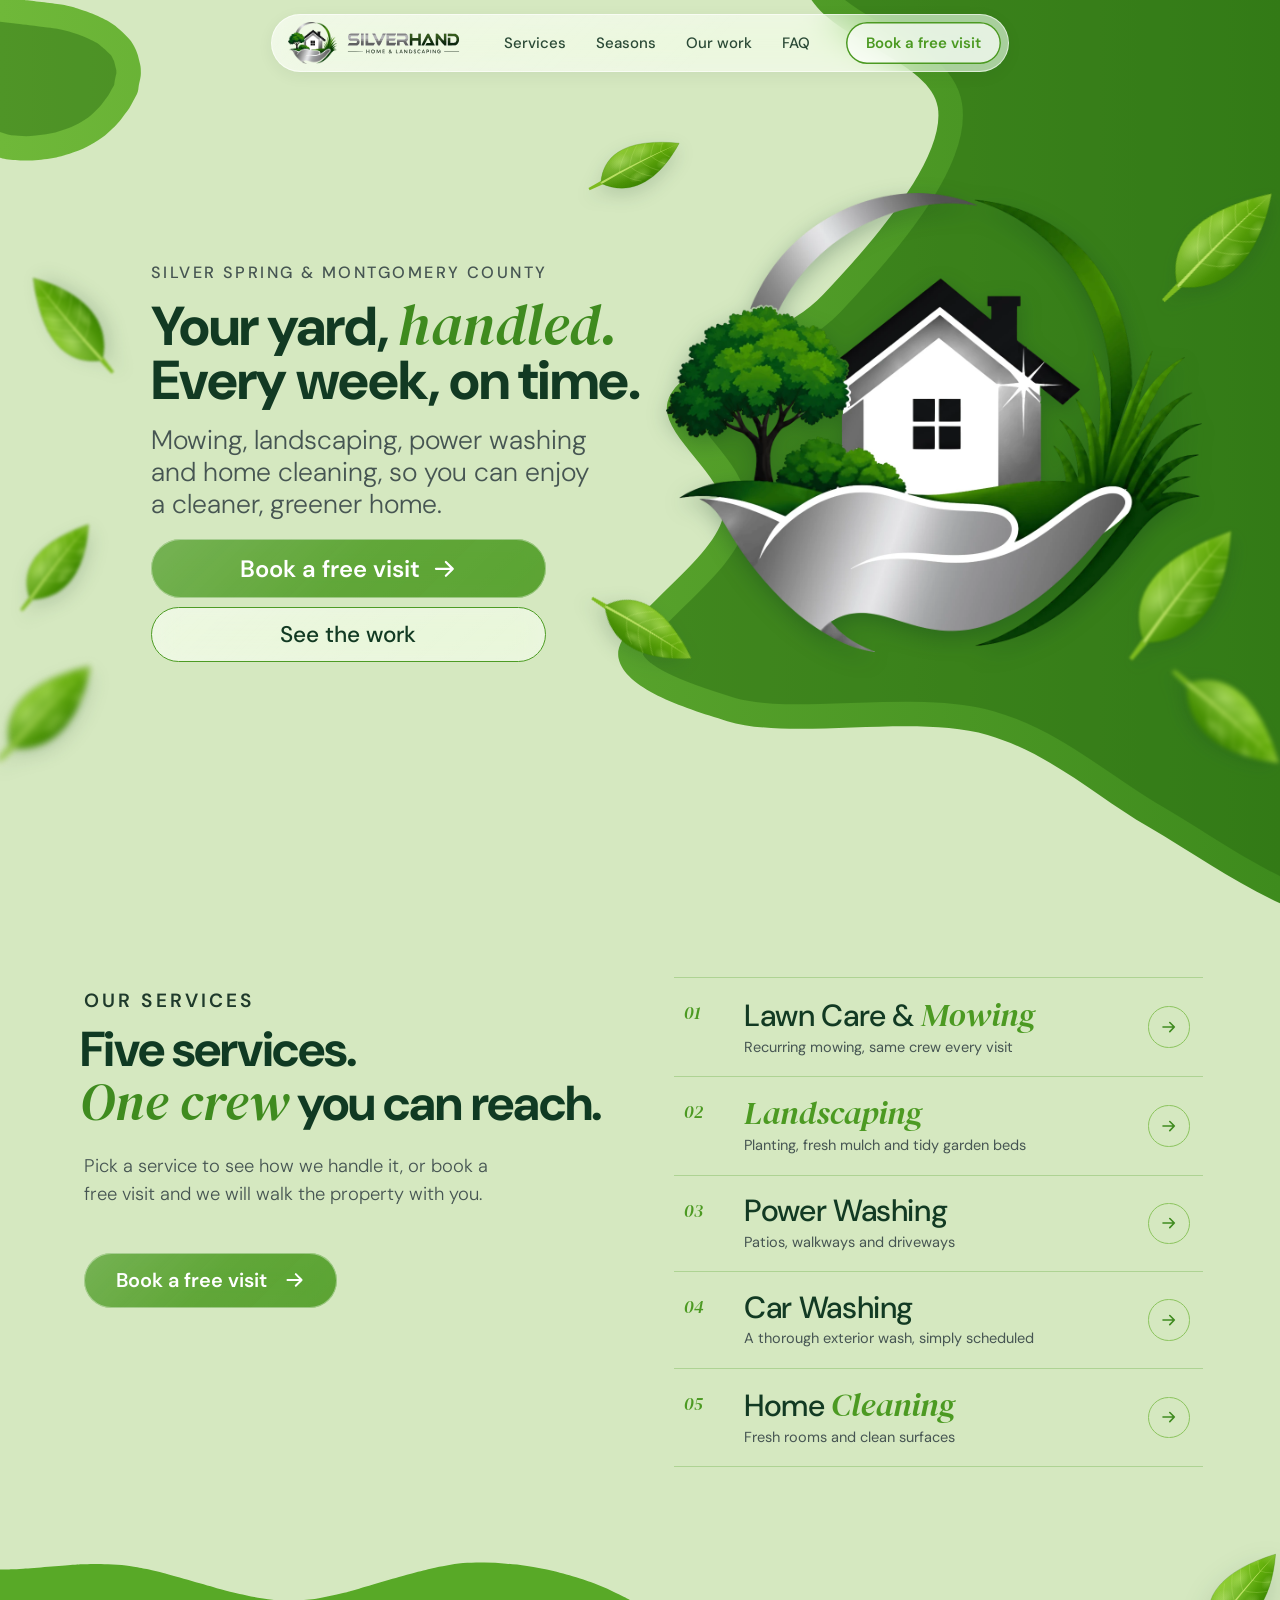
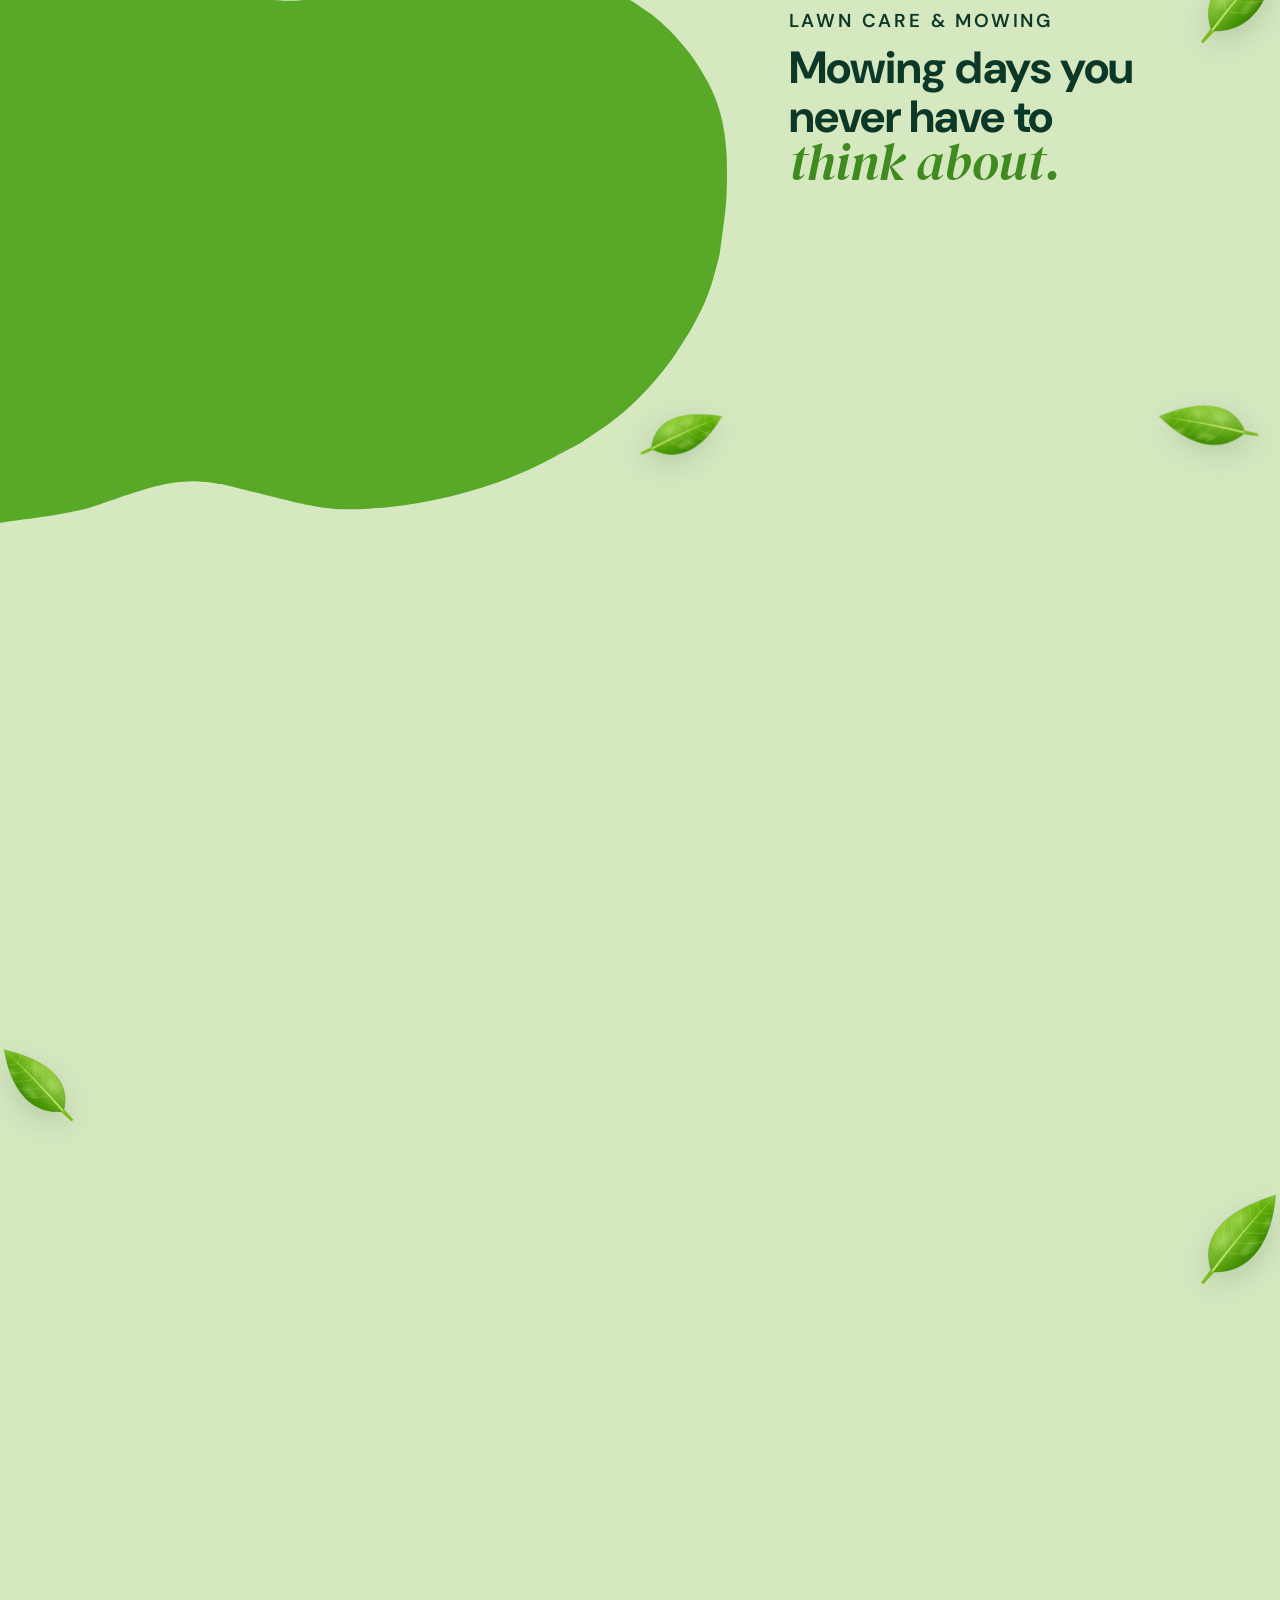
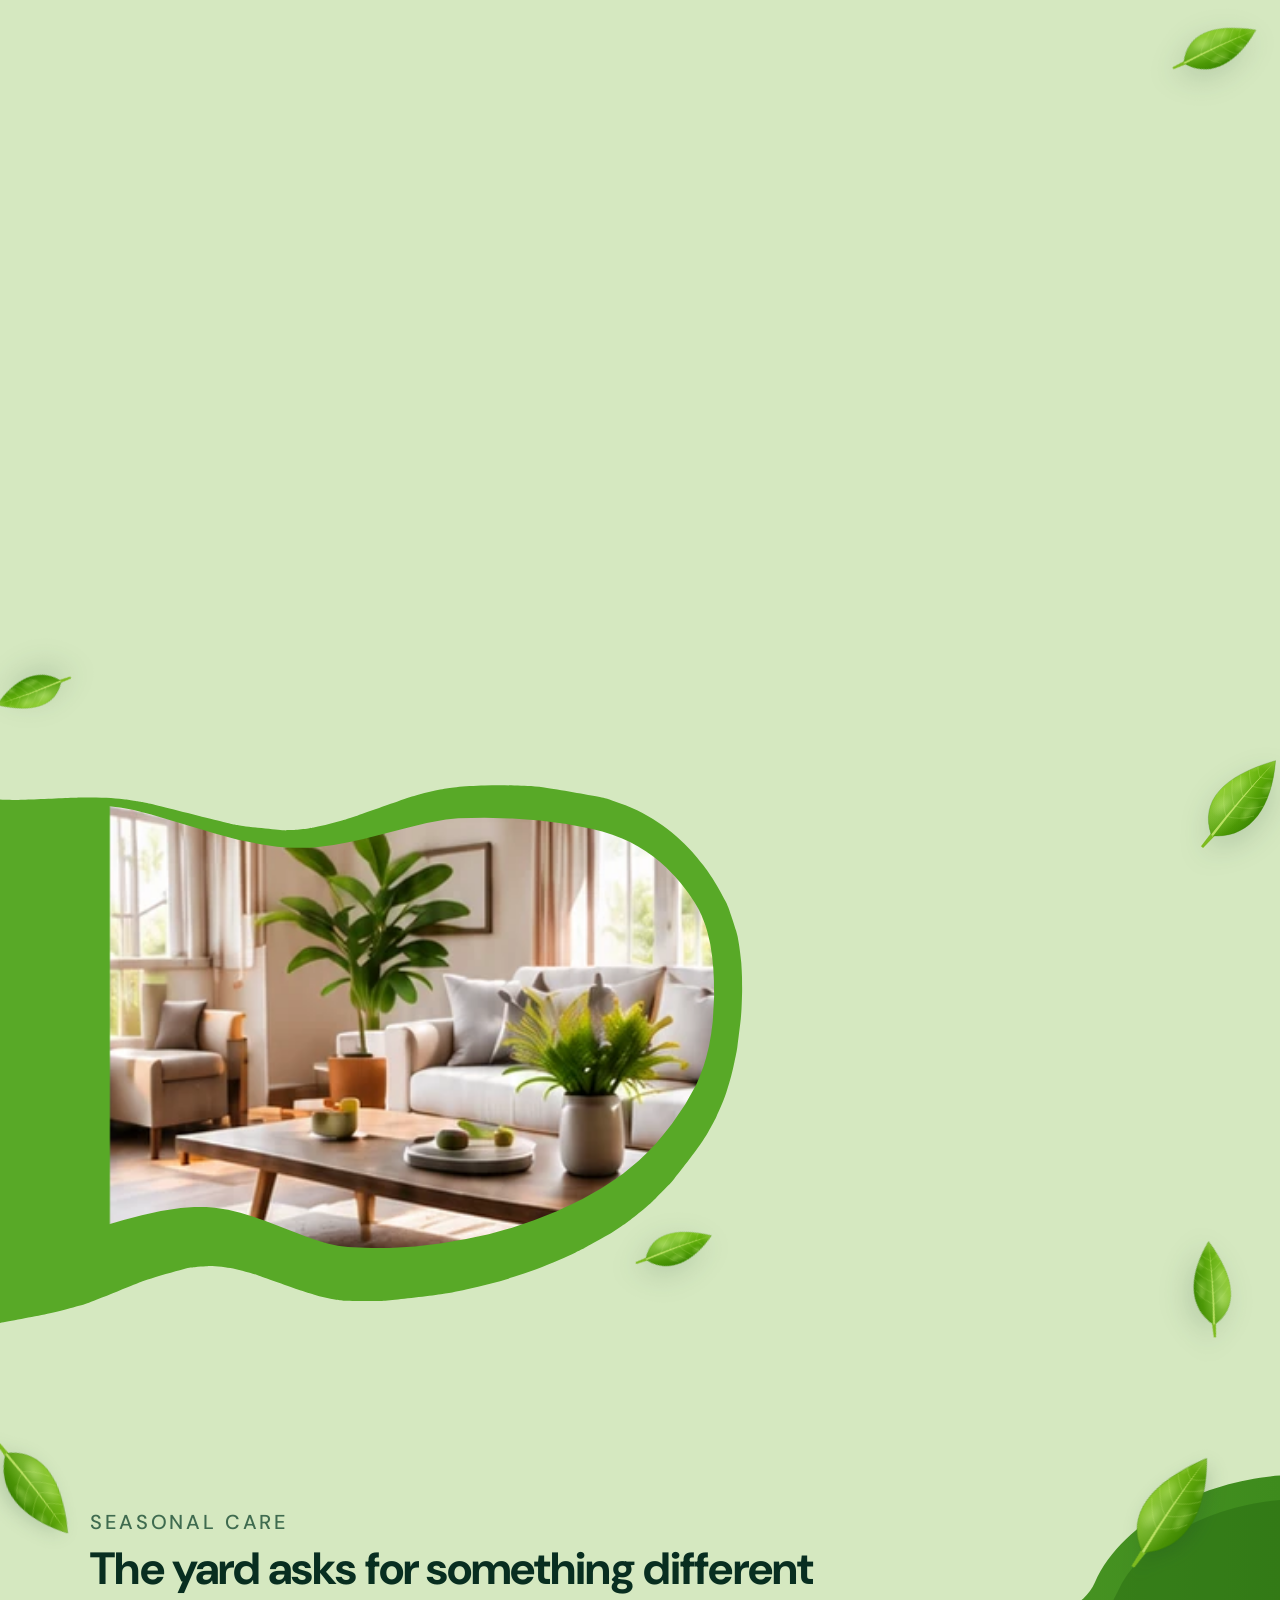
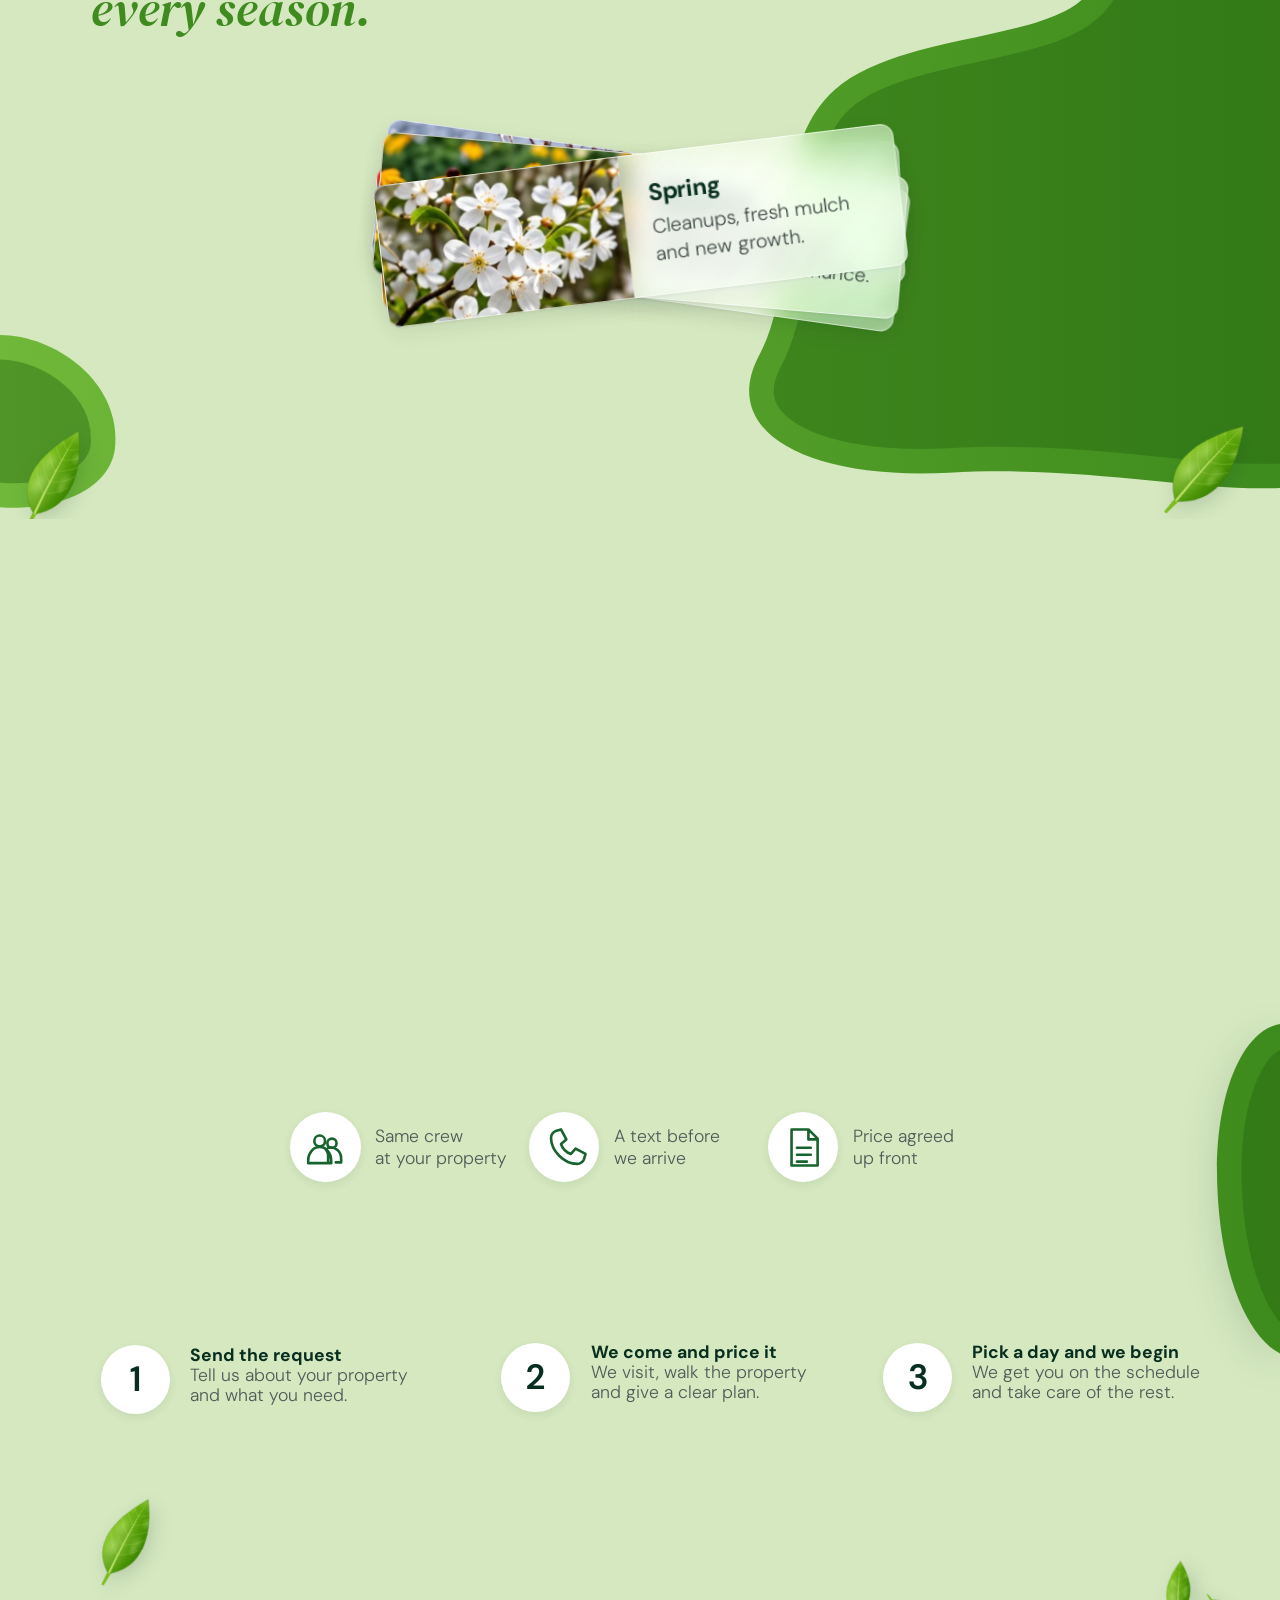
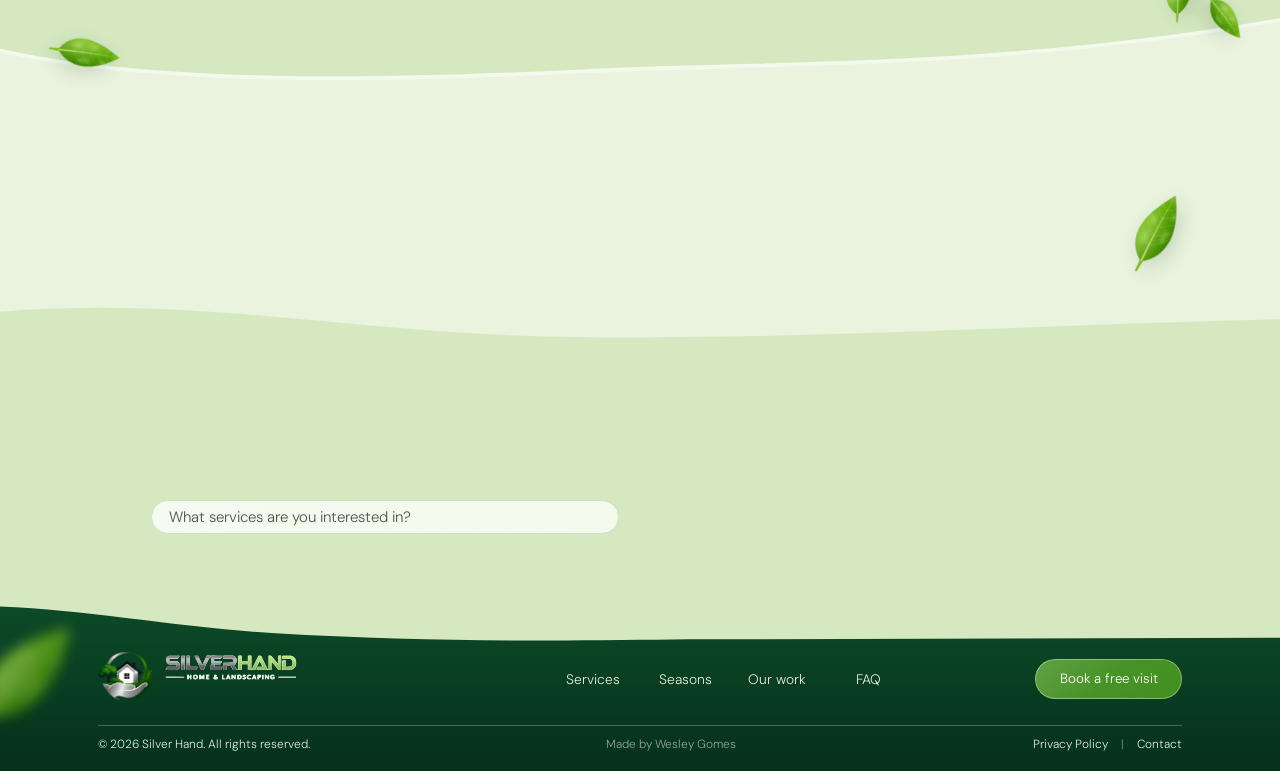
==== index.html @ cd5931a8 "Our services (desktop): editorial two-column index Title, a short supporting line and a Book a free " ====
<!doctype html>
<html lang="en-US">
<head>
<meta charset="utf-8">
<meta name="viewport" content="width=device-width, initial-scale=1">
<meta name="theme-color" content="#D5E8C0"> <!-- = --bg (fundo do site): barra do navegador no celular na cor do topo -->

<!-- SEO básico. Título até ~60 caracteres e descrição até ~155, para o Google
     não cortar. O site é uma página só: cada seção é descrita nos dados
     estruturados lá embaixo (WebPage → hasPart), com o link #âncora dela. -->
<title>Lawn Care &amp; Landscaping in Silver Spring, MD | Silver Hand</title>
<meta name="description" content="Lawn mowing, landscaping, seasonal yard care, power washing and home cleaning in Silver Spring, MD. Same crew every visit. Book a free visit.">
<meta name="robots" content="index, follow, max-image-preview:large, max-snippet:-1, max-video-preview:-1">
<meta name="author" content="Silver Hand Home &amp; Landscaping">
<!-- Endereço absoluto obrigatório. Ao trocar de domínio, ver o README. -->
<link rel="canonical" href="https://silverhandlandscaping.com/">
<link rel="alternate" hreflang="en-US" href="https://silverhandlandscaping.com/">
<link rel="alternate" hreflang="x-default" href="https://silverhandlandscaping.com/">

<!-- Região atendida (SEO local) -->
<meta name="geo.region" content="US-MD">
<meta name="geo.placename" content="Silver Spring, Maryland">
<meta name="geo.position" content="38.9907;-77.0261">
<meta name="ICBM" content="38.9907, -77.0261">

<!-- Ícones: favicon na aba, ícone do iPhone e do Android (site.webmanifest) -->
<link rel="icon" href="favicon.ico" sizes="48x48">
<link rel="icon" href="img/icons/favicon-32.png" type="image/png" sizes="32x32">
<link rel="apple-touch-icon" href="apple-touch-icon.png">
<link rel="manifest" href="site.webmanifest">
<meta name="application-name" content="Silver Hand">
<meta name="apple-mobile-web-app-title" content="Silver Hand">

<!-- Compartilhamento (WhatsApp, Facebook, X, LinkedIn...) -->
<meta property="og:type" content="website">
<meta property="og:site_name" content="Silver Hand Home &amp; Landscaping">
<meta property="og:locale" content="en_US">
<meta property="og:url" content="https://silverhandlandscaping.com/">
<meta property="og:title" content="Lawn Care &amp; Landscaping in Silver Spring, MD | Silver Hand">
<meta property="og:description" content="Your yard, handled. Mowing, landscaping, seasonal care, power washing and home cleaning in Silver Spring and Montgomery County, MD. Book a free visit.">
<meta property="og:image" content="https://silverhandlandscaping.com/img/og-logo.jpg">
<meta property="og:image:secure_url" content="https://silverhandlandscaping.com/img/og-logo.jpg">
<meta property="og:image:type" content="image/jpeg">
<meta property="og:image:width" content="1200">
<meta property="og:image:height" content="630">
<meta property="og:image:alt" content="Silver Hand Home &amp; Landscaping logo">
<meta name="twitter:card" content="summary_large_image">
<meta name="twitter:title" content="Lawn Care &amp; Landscaping in Silver Spring, MD | Silver Hand">
<meta name="twitter:description" content="Mowing, landscaping, seasonal care, power washing and home cleaning in Silver Spring, MD. Same crew every visit.">
<meta name="twitter:image" content="https://silverhandlandscaping.com/img/og-logo.jpg">
<meta name="twitter:image:alt" content="Silver Hand Home &amp; Landscaping logo">

<!-- Dados estruturados para o Google: site, página (com cada seção),
     empresa local, serviços e FAQ. As respostas do FAQ precisam ser iguais
     às da página. Quando houver telefone e e-mail, acrescentar "telephone",
     "email" e "sameAs" (links das redes sociais) em #business. -->
<script type="application/ld+json">
{
  "@context": "https://schema.org",
  "@graph": [
    {
      "@type": "WebSite",
      "@id": "https://silverhandlandscaping.com/#website",
      "url": "https://silverhandlandscaping.com/",
      "name": "Silver Hand Home & Landscaping",
      "alternateName": "Silver Hand",
      "inLanguage": "en-US",
      "publisher": { "@id": "https://silverhandlandscaping.com/#business" }
    },
    {
      "@type": "WebPage",
      "@id": "https://silverhandlandscaping.com/#webpage",
      "url": "https://silverhandlandscaping.com/",
      "name": "Lawn Care & Landscaping in Silver Spring, MD | Silver Hand",
      "description": "Lawn mowing, landscaping, seasonal yard care, power washing and home cleaning in Silver Spring, MD. Same crew every visit. Book a free visit.",
      "inLanguage": "en-US",
      "isPartOf": { "@id": "https://silverhandlandscaping.com/#website" },
      "about": { "@id": "https://silverhandlandscaping.com/#business" },
      "primaryImageOfPage": { "@type": "ImageObject", "url": "https://silverhandlandscaping.com/img/og-logo.jpg", "width": 1200, "height": 630 },
      "hasPart": [
        { "@type": "WebPageElement", "name": "Our services", "url": "https://silverhandlandscaping.com/#services", "description": "Five services, one crew you can reach: lawn care and mowing, landscaping, power washing, car washing and home cleaning." },
        { "@type": "WebPageElement", "name": "Lawn care & mowing", "url": "https://silverhandlandscaping.com/#lawn-care-mowing", "description": "Recurring lawn mowing on schedule, with the same crew every visit and a yard that looks great week after week." },
        { "@type": "WebPageElement", "name": "Landscaping", "url": "https://silverhandlandscaping.com/#landscaping", "description": "A yard that feels like home: thoughtful planting, fresh mulch and tidy garden beds." },
        { "@type": "WebPageElement", "name": "Power washing", "url": "https://silverhandlandscaping.com/#power-washing", "description": "A fresh start for every surface: patios, walkways and driveways." },
        { "@type": "WebPageElement", "name": "Car washing", "url": "https://silverhandlandscaping.com/#car-washing", "description": "A cleaner car, a brighter day: a thorough exterior wash with simple scheduling." },
        { "@type": "WebPageElement", "name": "Home cleaning", "url": "https://silverhandlandscaping.com/#home-cleaning", "description": "Come home to a little more calm: fresh rooms and clean surfaces." },
        { "@type": "WebPageElement", "name": "Seasonal care", "url": "https://silverhandlandscaping.com/#seasonal-care", "description": "Spring cleanups and mulch, summer mowing and maintenance, fall leaf removal and winter property care." },
        { "@type": "WebPageElement", "name": "Our work, why choose us and how it works", "url": "https://silverhandlandscaping.com/#work", "description": "Photos of our landscaping work, why homeowners choose Silver Hand and the three steps to get started." },
        { "@type": "WebPageElement", "name": "Service area", "url": "https://silverhandlandscaping.com/#service-area", "description": "Local lawn care and landscaping in Silver Spring and nearby areas of Montgomery County, Maryland." },
        { "@type": "WebPageElement", "name": "Frequently asked questions", "url": "https://silverhandlandscaping.com/#faq", "description": "Service area, quotes, recurring service and bad weather." },
        { "@type": "WebPageElement", "name": "Book a free visit", "url": "https://silverhandlandscaping.com/#book", "description": "Tell us about the property and the service you need, and we come by to price it." }
      ]
    },
    {
      "@type": ["LocalBusiness", "HomeAndConstructionBusiness"],
      "@id": "https://silverhandlandscaping.com/#business",
      "name": "Silver Hand Home & Landscaping",
      "alternateName": "Silver Hand",
      "url": "https://silverhandlandscaping.com/",
      "logo": "https://silverhandlandscaping.com/img/icons/icon-512.png",
      "image": "https://silverhandlandscaping.com/img/og-logo.jpg",
      "description": "Lawn care and mowing, landscaping, seasonal yard care, power washing, car washing and home cleaning in Silver Spring and Montgomery County, Maryland.",
      "slogan": "Your yard, handled. Every week, on time.",
      "address": {
        "@type": "PostalAddress",
        "addressLocality": "Silver Spring",
        "addressRegion": "MD",
        "addressCountry": "US"
      },
      "geo": { "@type": "GeoCoordinates", "latitude": 38.9907, "longitude": -77.0261 },
      "hasMap": "https://www.google.com/maps/search/?api=1&query=Silver+Spring,+Maryland",
      "areaServed": [
        { "@type": "City", "name": "Silver Spring, MD" },
        { "@type": "AdministrativeArea", "name": "Montgomery County, MD" }
      ],
      "knowsAbout": ["Lawn mowing", "Lawn care", "Landscaping", "Landscape maintenance", "Seasonal yard cleanup", "Leaf removal", "Mulching", "Power washing", "Car washing", "Home cleaning"],
      "hasOfferCatalog": {
        "@type": "OfferCatalog",
        "name": "Home and landscaping services",
        "itemListElement": [
          { "@type": "Offer", "itemOffered": { "@type": "Service", "name": "Lawn care & mowing", "serviceType": "Lawn mowing", "url": "https://silverhandlandscaping.com/#lawn-care-mowing", "description": "Recurring lawn mowing on a regular schedule, with the same crew every visit.", "areaServed": "Silver Spring, MD", "provider": { "@id": "https://silverhandlandscaping.com/#business" } } },
          { "@type": "Offer", "itemOffered": { "@type": "Service", "name": "Landscaping", "serviceType": "Landscaping", "url": "https://silverhandlandscaping.com/#landscaping", "description": "Thoughtful planting, fresh mulch and tidy garden beds that bring out the best in your outdoor space, season after season.", "areaServed": "Silver Spring, MD", "provider": { "@id": "https://silverhandlandscaping.com/#business" } } },
          { "@type": "Offer", "itemOffered": { "@type": "Service", "name": "Seasonal yard care", "serviceType": "Seasonal yard cleanup", "url": "https://silverhandlandscaping.com/#seasonal-care", "description": "Spring cleanups and fresh mulch, summer mowing and maintenance, fall leaf removal and winter property care.", "areaServed": "Silver Spring, MD", "provider": { "@id": "https://silverhandlandscaping.com/#business" } } },
          { "@type": "Offer", "itemOffered": { "@type": "Service", "name": "Power washing", "serviceType": "Pressure washing", "url": "https://silverhandlandscaping.com/#power-washing", "description": "Washing away built-up dirt from patios, walkways and driveways with careful, thorough cleaning.", "areaServed": "Silver Spring, MD", "provider": { "@id": "https://silverhandlandscaping.com/#business" } } },
          { "@type": "Offer", "itemOffered": { "@type": "Service", "name": "Car washing", "serviceType": "Car washing", "url": "https://silverhandlandscaping.com/#car-washing", "description": "A thorough exterior car wash with simple scheduling and attention to every detail.", "areaServed": "Silver Spring, MD", "provider": { "@id": "https://silverhandlandscaping.com/#business" } } },
          { "@type": "Offer", "itemOffered": { "@type": "Service", "name": "Home cleaning", "serviceType": "House cleaning", "url": "https://silverhandlandscaping.com/#home-cleaning", "description": "Fresh rooms and clean surfaces, so you can come home to a little more calm.", "areaServed": "Silver Spring, MD", "provider": { "@id": "https://silverhandlandscaping.com/#business" } } }
        ]
      }
    },
    {
      "@type": "FAQPage",
      "@id": "https://silverhandlandscaping.com/#faq",
      "url": "https://silverhandlandscaping.com/#faq",
      "isPartOf": { "@id": "https://silverhandlandscaping.com/#webpage" },
      "inLanguage": "en-US",
      "mainEntity": [
        { "@type": "Question", "name": "What areas do you serve?", "acceptedAnswer": { "@type": "Answer", "text": "Silver Spring and nearby areas in Montgomery County, Maryland." } },
        { "@type": "Question", "name": "How do I get a quote?", "acceptedAnswer": { "@type": "Answer", "text": "Book a free visit with the form below. We come by, walk the property with you and agree on the price up front." } },
        { "@type": "Question", "name": "Do you offer recurring service?", "acceptedAnswer": { "@type": "Answer", "text": "Yes. Mowing and landscape maintenance can run on a regular schedule, with the same crew at your property every visit." } },
        { "@type": "Question", "name": "What if the weather is bad?", "acceptedAnswer": { "@type": "Answer", "text": "If rain or storms make it unsafe to work, we send you a text and move the visit to the next open day." } }
      ]
    }
  ]
}
</script>

<!-- fontes do Google Fonts (DM Sans + DM Serif Display) servidas pelo próprio site, em fonts/ -->
<link rel="preload" as="font" type="font/woff2" href="fonts/dm-sans-variable.woff2" crossorigin>
<link rel="preload" as="font" type="font/woff2" href="fonts/dm-serif-display-italic.woff2" crossorigin>
<link rel="stylesheet" href="css/style.css">
<script>document.documentElement.classList.add('js');</script>
</head>
<body>

<!-- Navegação: pílula de vidro fixa e flutuante no topo (logo · links ·
     agendar; em telas menores, hambúrguer com o menu). -->
<header class="topbar" id="topbar">
  <div class="topbar-in">
    <a class="topbar-brand" href="#" aria-label="Silver Hand — back to top">
      <img class="brand-emblem" src="img/logo/silverhand-emblem-sm.webp" width="240" height="206" alt="">
      <img class="brand-word" src="img/logo/silverhand-wordmark.svg" width="1935" height="358" alt="">
    </a>
    <nav class="topbar-links" aria-label="Main">
      <ul>
        <li><a href="#services">Services</a></li>
        <li><a href="#seasonal-care">Seasons</a></li>
        <li><a href="#work">Our work</a></li>
        <li><a href="#faq">FAQ</a></li>
      </ul>
    </nav>
    <a class="topbar-cta" href="#book">Book a free visit</a>
    <button class="topbar-toggle" type="button" data-menu="topbar-menu"
            aria-label="Open menu" aria-expanded="false" aria-controls="topbar-menu">
      <span class="menu-line line-1"></span>
      <span class="menu-line line-2"></span>
      <span class="menu-line line-3"></span>
    </button>
  </div>
  <nav class="topbar-menu" id="topbar-menu" aria-label="Main menu" hidden>
    <ul>
        <li><a href="#services">Services</a></li>
        <li><a href="#seasonal-care">Seasons</a></li>
        <li><a href="#work">Our work</a></li>
        <li><a href="#faq">FAQ</a></li>
        <li><a href="#contact">Contact</a></li>
        <li><a class="menu-cta" href="#book">Book a free visit</a></li>
    </ul>
  </nav>
</header>

<main id="main">

<section class="hero" aria-labelledby="hero-title">
  <div class="hero-stage">

    <!-- Desktop: fundo inteiro em vetor (o background-base do kit não é mais
         usado). A mancha do canto superior esquerdo foi rastreada do kit. A
         grande é uma onda única (Catmull-Rom centrípeta por 11 pontos do traço
         do cliente): desce do topo, passa por trás da foto e escorre pelos
         serviços até a borda direita. -->
    <svg class="hero-green v-d" style="overflow: visible" viewBox="0 0 1672 941" preserveAspectRatio="none" aria-hidden="true">
      <defs>
        <linearGradient id="hero-green-fill" gradientUnits="userSpaceOnUse" x1="0" y1="0" x2="1672" y2="0">
          <stop offset="0" stop-color="#6FB839"/>
          <stop offset="1" stop-color="#3E8B1D"/>
        </linearGradient>
      </defs>
      <rect class="hero-green-base" width="1672" height="941"/>
      <path fill="url(#hero-green-fill)" d="
        M 2900 -160
        L 1060 -160
        L 1060 0
        C 1096 54, 1216 82, 1225 140
        C 1236 207, 1137 320, 1075 385
        C 1018 446, 886 471, 872 525
        C 861 569, 949 620, 945 670
        C 940 730, 798 813, 808 860
        C 816 899, 890 924, 950 942
        C 1037 968, 1193 932, 1290 960
        C 1372 984, 1434 1042, 1500 1080
        C 1560 1115, 1613 1153, 1672 1180
        C 1730 1206, 1788 1225, 1850 1240
        C 1914 1255, 1979 1262, 2050 1268
        C 2129 1275, 2213 1274, 2300 1275
        L 2900 1275
        Z"/>
      <mask id="in-1" maskUnits="userSpaceOnUse" x="-99999" y="-99999" width="199998" height="199998"><path d="M 2900 -160 L 1060 -160 L 1060 0 C 1096 54, 1216 82, 1225 140 C 1236 207, 1137 320, 1075 385 C 1018 446, 886 471, 872 525 C 861 569, 949 620, 945 670 C 940 730, 798 813, 808 860 C 816 899, 890 924, 950 942 C 1037 968, 1193 932, 1290 960 C 1372 984, 1434 1042, 1500 1080 C 1560 1115, 1613 1153, 1672 1180 C 1730 1206, 1788 1225, 1850 1240 C 1914 1255, 1979 1262, 2050 1268 C 2129 1275, 2213 1274, 2300 1275 L 2900 1275 Z" fill="#fff"/><path d="M 1006.7 -79.9 L 1060 0 C 1096 54, 1216 82, 1225 140 C 1236 207, 1137 320, 1075 385 C 1018 446, 886 471, 872 525 C 861 569, 949 620, 945 670 C 940 730, 798 813, 808 860 C 816 899, 890 924, 950 942 C 1037 968, 1193 932, 1290 960 C 1372 984, 1434 1042, 1500 1080 C 1560 1115, 1613 1153, 1672 1180 C 1730 1206, 1788 1225, 1850 1240 C 1914 1255, 1979 1262, 2050 1268 C 2129 1275, 2213 1274, 2300 1275 C 2300 1275, 2900 1275, 2900 1275 C 2900 1275, 2900 -160, 2900 -160 L 2900 -256" fill="none" stroke="#000" stroke-width="64" stroke-linejoin="round"/></mask>
      <g class="green-in" mask="url(#in-1)"><path d="M 2900 -160 L 1060 -160 L 1060 0 C 1096 54, 1216 82, 1225 140 C 1236 207, 1137 320, 1075 385 C 1018 446, 886 471, 872 525 C 861 569, 949 620, 945 670 C 940 730, 798 813, 808 860 C 816 899, 890 924, 950 942 C 1037 968, 1193 932, 1290 960 C 1372 984, 1434 1042, 1500 1080 C 1560 1115, 1613 1153, 1672 1180 C 1730 1206, 1788 1225, 1850 1240 C 1914 1255, 1979 1262, 2050 1268 C 2129 1275, 2213 1274, 2300 1275 L 2900 1275 Z"/></g>
    </svg>
    <svg class="hero-green v-d deco-l" viewBox="0 0 1672 941" preserveAspectRatio="none" aria-hidden="true">
      <path fill="url(#hero-green-fill)" d="
        M 0 0 L 32 0
        C 40 1, 68 4, 80 6
        C 92 8, 97 10, 104 12
        C 111 14, 116 16, 121 18
        C 126 20, 130 22, 134 24
        C 138 26, 142 28, 145 30
        C 148 32, 150 33, 153 36
        C 157 39, 162 44, 166 48
        C 170 52, 173 56, 175 60
        C 177 64, 179 68, 180 72
        C 181 76, 182 80, 183 84
        C 184 88, 184 92, 184 96
        C 184 100, 183 104, 182 108
        C 181 112, 181 116, 180 120
        C 179 124, 176 128, 174 132
        C 172 136, 170 140, 167 144
        C 164 148, 161 152, 158 156
        C 155 160, 151 164, 147 168
        C 143 172, 139 176, 133 180
        C 127 184, 119 189, 113 192
        C 107 195, 105 196, 99 198
        C 94 200, 88 202, 80 204
        C 72 206, 60 208, 50 209
        C 40 210, 28 210, 20 209
        C 12 209, 3 207, 0 206
        Z"/>
      <mask id="in-2" maskUnits="userSpaceOnUse" x="-99999" y="-99999" width="199998" height="199998"><path d="M 0 0 L 32 0 C 40 1, 68 4, 80 6 C 92 8, 97 10, 104 12 C 111 14, 116 16, 121 18 C 126 20, 130 22, 134 24 C 138 26, 142 28, 145 30 C 148 32, 150 33, 153 36 C 157 39, 162 44, 166 48 C 170 52, 173 56, 175 60 C 177 64, 179 68, 180 72 C 181 76, 182 80, 183 84 C 184 88, 184 92, 184 96 C 184 100, 183 104, 182 108 C 181 112, 181 116, 180 120 C 179 124, 176 128, 174 132 C 172 136, 170 140, 167 144 C 164 148, 161 152, 158 156 C 155 160, 151 164, 147 168 C 143 172, 139 176, 133 180 C 127 184, 119 189, 113 192 C 107 195, 105 196, 99 198 C 94 200, 88 202, 80 204 C 72 206, 60 208, 50 209 C 40 210, 28 210, 20 209 C 12 209, 3 207, 0 206 Z" fill="#fff"/><path d="M -63.3 -11.9 L 32 0 C 40 1, 68 4, 80 6 C 92 8, 97 10, 104 12 C 111 14, 116 16, 121 18 C 126 20, 130 22, 134 24 C 138 26, 142 28, 145 30 C 148 32, 150 33, 153 36 C 157 39, 162 44, 166 48 C 170 52, 173 56, 175 60 C 177 64, 179 68, 180 72 C 181 76, 182 80, 183 84 C 184 88, 184 92, 184 96 C 184 100, 183 104, 182 108 C 181 112, 181 116, 180 120 C 179 124, 176 128, 174 132 C 172 136, 170 140, 167 144 C 164 148, 161 152, 158 156 C 155 160, 151 164, 147 168 C 143 172, 139 176, 133 180 C 127 184, 119 189, 113 192 C 107 195, 105 196, 99 198 C 94 200, 88 202, 80 204 C 72 206, 60 208, 50 209 C 40 210, 28 210, 20 209 C 12 209, 3 207, 0 206 L -91.1 175.6" fill="none" stroke="#000" stroke-width="64" stroke-linejoin="round"/></mask>
      <g class="green-in" mask="url(#in-2)"><path d="M 0 0 L 32 0 C 40 1, 68 4, 80 6 C 92 8, 97 10, 104 12 C 111 14, 116 16, 121 18 C 126 20, 130 22, 134 24 C 138 26, 142 28, 145 30 C 148 32, 150 33, 153 36 C 157 39, 162 44, 166 48 C 170 52, 173 56, 175 60 C 177 64, 179 68, 180 72 C 181 76, 182 80, 183 84 C 184 88, 184 92, 184 96 C 184 100, 183 104, 182 108 C 181 112, 181 116, 180 120 C 179 124, 176 128, 174 132 C 172 136, 170 140, 167 144 C 164 148, 161 152, 158 156 C 155 160, 151 164, 147 168 C 143 172, 139 176, 133 180 C 127 184, 119 189, 113 192 C 107 195, 105 196, 99 198 C 94 200, 88 202, 80 204 C 72 206, 60 208, 50 209 C 40 210, 28 210, 20 209 C 12 209, 3 207, 0 206 Z"/></g>
    </svg>

    <!-- Tablet e celular: o verde do kit não bate com a preview-reference, então
         o fundo é desenhado inteiro em vetor. Bordas
         rastreadas da referência: as duas manchas do topo e a grande, que desce
         pela direita, passa atrás da foto e fecha numa faixa logo acima dos CTAs. -->
    <svg class="hero-green v-t" style="overflow: visible" viewBox="0 0 1086 1448" preserveAspectRatio="none" aria-hidden="true">
      <defs>
        <linearGradient id="hero-green-fill-t" gradientUnits="userSpaceOnUse" x1="0" y1="0" x2="1086" y2="0">
          <stop offset="0" stop-color="#6FB839"/>
          <stop offset="1" stop-color="#3E8B1D"/>
        </linearGradient>
      </defs>
      <rect class="hero-green-base" width="1086" height="1448"/>
      <path fill="url(#hero-green-fill-t)" d="
        M 167 0
        C 166 3, 163 12, 160 18
        C 157 24, 153 30, 149 36
        C 145 42, 140 48, 135 54
        C 130 60, 123 67, 117 72
        C 112 77, 108 80, 102 84
        C 96 88, 90 92, 83 96
        C 76 100, 69 104, 59 108
        C 49 112, 34 117, 24 120
        C 14 123, 4 123, 0 124
        L 0 124 L 0 0
        Z"/>
      <mask id="in-3" maskUnits="userSpaceOnUse" x="-99999" y="-99999" width="199998" height="199998"><path d="M 167 0 C 166 3, 163 12, 160 18 C 157 24, 153 30, 149 36 C 145 42, 140 48, 135 54 C 130 60, 123 67, 117 72 C 112 77, 108 80, 102 84 C 96 88, 90 92, 83 96 C 76 100, 69 104, 59 108 C 49 112, 34 117, 24 120 C 14 123, 4 123, 0 124 L 0 124 L 0 0 Z" fill="#fff"/><path d="M 186.9 -59.8 L 167 0 C 166 3, 163 12, 160 18 C 157 24, 153 30, 149 36 C 145 42, 140 48, 135 54 C 130 60, 123 67, 117 72 C 112 77, 108 80, 102 84 C 96 88, 90 92, 83 96 C 76 100, 69 104, 59 108 C 49 112, 34 117, 24 120 C 14 123, 4 123, 0 124 L -61.1 139.3" fill="none" stroke="#000" stroke-width="42" stroke-linejoin="round"/></mask>
      <g class="green-in" mask="url(#in-3)"><path d="M 167 0 C 166 3, 163 12, 160 18 C 157 24, 153 30, 149 36 C 145 42, 140 48, 135 54 C 130 60, 123 67, 117 72 C 112 77, 108 80, 102 84 C 96 88, 90 92, 83 96 C 76 100, 69 104, 59 108 C 49 112, 34 117, 24 120 C 14 123, 4 123, 0 124 L 0 124 L 0 0 Z"/></g>
      <path fill="url(#hero-green-fill-t)" d="
        M 834 0
        C 832 2, 825 8, 821 12
        C 817 16, 814 20, 810 24
        C 807 28, 803 32, 800 36
        C 797 40, 795 44, 792 48
        C 790 52, 787 56, 785 60
        C 783 64, 781 66, 780 72
        C 779 78, 776 86, 777 95
        C 778 104, 780 116, 785 125
        C 790 134, 798 142, 808 148
        C 818 154, 834 158, 845 162
        C 856 166, 864 170, 875 174
        C 886 178, 900 182, 911 186
        C 922 190, 933 194, 943 198
        C 953 202, 962 206, 970 210
        C 978 214, 985 218, 991 222
        C 997 226, 1003 230, 1008 234
        C 1013 238, 1019 242, 1023 246
        C 1028 250, 1031 254, 1035 258
        C 1039 262, 1043 266, 1046 270
        C 1050 274, 1053 278, 1056 282
        C 1059 286, 1062 290, 1065 294
        C 1068 298, 1071 302, 1073 306
        C 1076 310, 1078 313, 1080 316
        C 1082 319, 1085 321, 1086 322
        L 1086 0
        Z"/>
      <mask id="in-4" maskUnits="userSpaceOnUse" x="-99999" y="-99999" width="199998" height="199998"><path d="M 834 0 C 832 2, 825 8, 821 12 C 817 16, 814 20, 810 24 C 807 28, 803 32, 800 36 C 797 40, 795 44, 792 48 C 790 52, 787 56, 785 60 C 783 64, 781 66, 780 72 C 779 78, 776 86, 777 95 C 778 104, 780 116, 785 125 C 790 134, 798 142, 808 148 C 818 154, 834 158, 845 162 C 856 166, 864 170, 875 174 C 886 178, 900 182, 911 186 C 922 190, 933 194, 943 198 C 953 202, 962 206, 970 210 C 978 214, 985 218, 991 222 C 997 226, 1003 230, 1008 234 C 1013 238, 1019 242, 1023 246 C 1028 250, 1031 254, 1035 258 C 1039 262, 1043 266, 1046 270 C 1050 274, 1053 278, 1056 282 C 1059 286, 1062 290, 1065 294 C 1068 298, 1071 302, 1073 306 C 1076 310, 1078 313, 1080 316 C 1082 319, 1085 321, 1086 322 L 1086 0 Z" fill="#fff"/><path d="M 878.5 -44.5 L 834 0 C 832 2, 825 8, 821 12 C 817 16, 814 20, 810 24 C 807 28, 803 32, 800 36 C 797 40, 795 44, 792 48 C 790 52, 787 56, 785 60 C 783 64, 781 66, 780 72 C 779 78, 776 86, 777 95 C 778 104, 780 116, 785 125 C 790 134, 798 142, 808 148 C 818 154, 834 158, 845 162 C 856 166, 864 170, 875 174 C 886 178, 900 182, 911 186 C 922 190, 933 194, 943 198 C 953 202, 962 206, 970 210 C 978 214, 985 218, 991 222 C 997 226, 1003 230, 1008 234 C 1013 238, 1019 242, 1023 246 C 1028 250, 1031 254, 1035 258 C 1039 262, 1043 266, 1046 270 C 1050 274, 1053 278, 1056 282 C 1059 286, 1062 290, 1065 294 C 1068 298, 1071 302, 1073 306 C 1076 310, 1078 313, 1080 316 C 1082 319, 1085 321, 1086 322 L 1130.5 366.5" fill="none" stroke="#000" stroke-width="42" stroke-linejoin="round"/></mask>
      <g class="green-in" mask="url(#in-4)"><path d="M 834 0 C 832 2, 825 8, 821 12 C 817 16, 814 20, 810 24 C 807 28, 803 32, 800 36 C 797 40, 795 44, 792 48 C 790 52, 787 56, 785 60 C 783 64, 781 66, 780 72 C 779 78, 776 86, 777 95 C 778 104, 780 116, 785 125 C 790 134, 798 142, 808 148 C 818 154, 834 158, 845 162 C 856 166, 864 170, 875 174 C 886 178, 900 182, 911 186 C 922 190, 933 194, 943 198 C 953 202, 962 206, 970 210 C 978 214, 985 218, 991 222 C 997 226, 1003 230, 1008 234 C 1013 238, 1019 242, 1023 246 C 1028 250, 1031 254, 1035 258 C 1039 262, 1043 266, 1046 270 C 1050 274, 1053 278, 1056 282 C 1059 286, 1062 290, 1065 294 C 1068 298, 1071 302, 1073 306 C 1076 310, 1078 313, 1080 316 C 1082 319, 1085 321, 1086 322 L 1086 0 Z"/></g>
      <g class="hero-band">
      <path fill="url(#hero-green-fill-t)" d="M 1086 507 C 993 532, 877 573, 789 607 C 739 627, 699 641, 679 655 C 649 661, 379 986, 254 1052 C 185 1088, 92 1125, 0 1139 L 0 1316 C 104 1268, 219 1222, 381 1203 C 542 1184, 739 1186, 879 1191 C 983 1195, 1050 1221, 1086 1239 Z"/>
      <mask id="in-5" maskUnits="userSpaceOnUse" x="-99999" y="-99999" width="199998" height="199998"><path d="M 1086 507 C 993 532, 877 573, 789 607 C 739 627, 699 641, 679 655 C 649 661, 379 986, 254 1052 C 185 1088, 92 1125, 0 1139 L 0 1316 C 104 1268, 219 1222, 381 1203 C 542 1184, 739 1186, 879 1191 C 983 1195, 1050 1221, 1086 1239 Z" fill="#fff"/><path d="M -57.2 1342.4 L 0 1316 C 104 1268, 219 1222, 381 1203 C 542 1184, 739 1186, 879 1191 C 983 1195, 1050 1221, 1086 1239 L 1142.3 1267.2 M 1146.8 490.6 L 1086 507 C 993 532, 877 573, 789 607 C 739 627, 699 641, 679 655 C 649 661, 379 986, 254 1052 C 185 1088, 92 1125, 0 1139 L -62.3 1148.5" fill="none" stroke="#000" stroke-width="42" stroke-linejoin="round"/></mask>
      <g class="green-in" mask="url(#in-5)"><path d="M 1086 507 C 993 532, 877 573, 789 607 C 739 627, 699 641, 679 655 C 649 661, 379 986, 254 1052 C 185 1088, 92 1125, 0 1139 L 0 1316 C 104 1268, 219 1222, 381 1203 C 542 1184, 739 1186, 879 1191 C 983 1195, 1050 1221, 1086 1239 Z"/></g>
      </g>
    </svg>

    <svg class="hero-green v-m" viewBox="0 0 941 1672" preserveAspectRatio="none" aria-hidden="true">
      <defs>
        <linearGradient id="hero-green-fill-m" gradientUnits="userSpaceOnUse" x1="0" y1="0" x2="941" y2="0">
          <stop offset="0" stop-color="#6FB839"/>
          <stop offset="1" stop-color="#3E8B1D"/>
        </linearGradient>
      </defs>
      <rect class="hero-green-base" width="941" height="1672"/>
      <path fill="url(#hero-green-fill-m)" d="
        M 131 0
        C 130 3, 127 12, 125 18
        C 123 24, 120 30, 117 36
        C 114 42, 109 49, 105 54
        C 102 59, 100 62, 96 66
        C 93 70, 88 74, 84 78
        C 80 82, 75 86, 70 90
        C 65 94, 60 98, 53 102
        C 47 106, 40 110, 31 114
        C 23 118, 7 124, 2 126
        C -3 128, 0 127, 0 127
        L 0 127 L 0 0
        Z"/>
      <mask id="in-6" maskUnits="userSpaceOnUse" x="-99999" y="-99999" width="199998" height="199998"><path d="M 131 0 C 130 3, 127 12, 125 18 C 123 24, 120 30, 117 36 C 114 42, 109 49, 105 54 C 102 59, 100 62, 96 66 C 93 70, 88 74, 84 78 C 80 82, 75 86, 70 90 C 65 94, 60 98, 53 102 C 47 106, 40 110, 31 114 C 23 118, 7 124, 2 126 C -3 128, 0 127, 0 127 L 0 127 L 0 0 Z" fill="#fff"/><path d="M 148.1 -51.2 L 131 0 C 130 3, 127 12, 125 18 C 123 24, 120 30, 117 36 C 114 42, 109 49, 105 54 C 102 59, 100 62, 96 66 C 93 70, 88 74, 84 78 C 80 82, 75 86, 70 90 C 65 94, 60 98, 53 102 C 47 106, 40 110, 31 114 C 23 118, 7 124, 2 126 C -3 128, 0 127, 0 127 L -48.3 151.1" fill="none" stroke="#000" stroke-width="36" stroke-linejoin="round"/></mask>
      <g class="green-in" mask="url(#in-6)"><path d="M 131 0 C 130 3, 127 12, 125 18 C 123 24, 120 30, 117 36 C 114 42, 109 49, 105 54 C 102 59, 100 62, 96 66 C 93 70, 88 74, 84 78 C 80 82, 75 86, 70 90 C 65 94, 60 98, 53 102 C 47 106, 40 110, 31 114 C 23 118, 7 124, 2 126 C -3 128, 0 127, 0 127 L 0 127 L 0 0 Z"/></g>
      <path fill="url(#hero-green-fill-m)" d="
        M 728 0
        C 726 2, 720 8, 716 12
        C 712 16, 708 20, 704 24
        C 700 28, 697 32, 694 36
        C 691 40, 688 44, 685 48
        C 682 52, 679 56, 676 60
        C 673 64, 671 68, 669 72
        C 667 76, 665 80, 663 84
        C 661 88, 659 92, 658 96
        C 657 100, 655 102, 655 108
        C 655 115, 654 126, 656 135
        C 658 144, 663 156, 668 163
        C 673 171, 682 176, 688 180
        C 694 184, 698 183, 705 186
        C 713 189, 723 194, 733 198
        C 743 202, 755 206, 766 210
        C 777 214, 789 218, 799 222
        C 809 226, 817 230, 825 234
        C 833 238, 840 242, 847 246
        C 854 250, 860 254, 865 258
        C 871 262, 875 266, 880 270
        C 885 274, 889 278, 893 282
        C 897 286, 901 290, 904 294
        C 908 298, 911 302, 914 306
        C 917 310, 920 314, 923 318
        C 926 322, 929 327, 932 330
        C 935 333, 940 337, 941 338
        L 941 0
        Z"/>
      <mask id="in-7" maskUnits="userSpaceOnUse" x="-99999" y="-99999" width="199998" height="199998"><path d="M 728 0 C 726 2, 720 8, 716 12 C 712 16, 708 20, 704 24 C 700 28, 697 32, 694 36 C 691 40, 688 44, 685 48 C 682 52, 679 56, 676 60 C 673 64, 671 68, 669 72 C 667 76, 665 80, 663 84 C 661 88, 659 92, 658 96 C 657 100, 655 102, 655 108 C 655 115, 654 126, 656 135 C 658 144, 663 156, 668 163 C 673 171, 682 176, 688 180 C 694 184, 698 183, 705 186 C 713 189, 723 194, 733 198 C 743 202, 755 206, 766 210 C 777 214, 789 218, 799 222 C 809 226, 817 230, 825 234 C 833 238, 840 242, 847 246 C 854 250, 860 254, 865 258 C 871 262, 875 266, 880 270 C 885 274, 889 278, 893 282 C 897 286, 901 290, 904 294 C 908 298, 911 302, 914 306 C 917 310, 920 314, 923 318 C 926 322, 929 327, 932 330 C 935 333, 940 337, 941 338 L 941 0 Z" fill="#fff"/><path d="M 766.2 -38.2 L 728 0 C 726 2, 720 8, 716 12 C 712 16, 708 20, 704 24 C 700 28, 697 32, 694 36 C 691 40, 688 44, 685 48 C 682 52, 679 56, 676 60 C 673 64, 671 68, 669 72 C 667 76, 665 80, 663 84 C 661 88, 659 92, 658 96 C 657 100, 655 102, 655 108 C 655 115, 654 126, 656 135 C 658 144, 663 156, 668 163 C 673 171, 682 176, 688 180 C 694 184, 698 183, 705 186 C 713 189, 723 194, 733 198 C 743 202, 755 206, 766 210 C 777 214, 789 218, 799 222 C 809 226, 817 230, 825 234 C 833 238, 840 242, 847 246 C 854 250, 860 254, 865 258 C 871 262, 875 266, 880 270 C 885 274, 889 278, 893 282 C 897 286, 901 290, 904 294 C 908 298, 911 302, 914 306 C 917 310, 920 314, 923 318 C 926 322, 929 327, 932 330 C 935 333, 940 337, 941 338 L 979.2 376.2" fill="none" stroke="#000" stroke-width="36" stroke-linejoin="round"/></mask>
      <g class="green-in" mask="url(#in-7)"><path d="M 728 0 C 726 2, 720 8, 716 12 C 712 16, 708 20, 704 24 C 700 28, 697 32, 694 36 C 691 40, 688 44, 685 48 C 682 52, 679 56, 676 60 C 673 64, 671 68, 669 72 C 667 76, 665 80, 663 84 C 661 88, 659 92, 658 96 C 657 100, 655 102, 655 108 C 655 115, 654 126, 656 135 C 658 144, 663 156, 668 163 C 673 171, 682 176, 688 180 C 694 184, 698 183, 705 186 C 713 189, 723 194, 733 198 C 743 202, 755 206, 766 210 C 777 214, 789 218, 799 222 C 809 226, 817 230, 825 234 C 833 238, 840 242, 847 246 C 854 250, 860 254, 865 258 C 871 262, 875 266, 880 270 C 885 274, 889 278, 893 282 C 897 286, 901 290, 904 294 C 908 298, 911 302, 914 306 C 917 310, 920 314, 923 318 C 926 322, 929 327, 932 330 C 935 333, 940 337, 941 338 L 941 0 Z"/></g>
      <g class="hero-band">
      <path fill="url(#hero-green-fill-m)" d="M 941 574 C 860 604, 760 652, 684 692 C 562 756, 328 1138, 220 1215 C 160 1258, 80 1302, 0 1318 L 0 1526 C 90 1470, 190 1416, 330 1393 C 470 1371, 640 1373, 762 1379 C 852 1384, 910 1414, 941 1436 Z"/>
      <mask id="in-8" maskUnits="userSpaceOnUse" x="-99999" y="-99999" width="199998" height="199998"><path d="M 941 574 C 860 604, 760 652, 684 692 C 562 756, 328 1138, 220 1215 C 160 1258, 80 1302, 0 1318 L 0 1526 C 90 1470, 190 1416, 330 1393 C 470 1371, 640 1373, 762 1379 C 852 1384, 910 1414, 941 1436 Z" fill="#fff"/><path d="M -45.8 1554.5 L 0 1526 C 90 1470, 190 1416, 330 1393 C 470 1371, 640 1373, 762 1379 C 852 1384, 910 1414, 941 1436 L 985 1467.3 M 991.6 555.2 L 941 574 C 860 604, 760 652, 684 692 C 562 756, 328 1138, 220 1215 C 160 1258, 80 1302, 0 1318 L -53 1328.6" fill="none" stroke="#000" stroke-width="36" stroke-linejoin="round"/></mask>
      <g class="green-in" mask="url(#in-8)"><path d="M 941 574 C 860 604, 760 652, 684 692 C 562 756, 328 1138, 220 1215 C 160 1258, 80 1302, 0 1318 L 0 1526 C 90 1470, 190 1416, 330 1393 C 470 1371, 640 1373, 762 1379 C 852 1384, 910 1414, 941 1436 Z"/></g>
      </g>
    </svg>


    <div class="hero-copy">
      <p class="hero-location px">Silver Spring &amp; Montgomery County</p>
      <h1 class="hero-title px" id="hero-title">
        <span>Your yard, <em>handled.</em></span>
        <span>Every week, on time.</span>
      </h1>
      <p class="hero-desc px">
        <span>Mowing, landscaping, power washing</span>
        <span>and home cleaning, so you can enjoy</span>
        <span>a cleaner, greener home.</span>
      </p>
    </div>

    <div class="garden-photo garden-logo px">
      <img src="img/logo/silverhand-emblem.webp" width="1200" height="1030" fetchpriority="high" alt="Silver Hand Home &amp; Landscaping logo: a silver hand holding a house, a tree and green grass">
    </div>

    <div id="garden-rings" aria-hidden="true">
      <span class="garden-ring ring-1"></span>
      <span class="garden-ring ring-2"></span>
      <span class="garden-ring ring-3"></span>
    </div>

    <div class="leaves" aria-hidden="true">
      <!-- desktop -->
      <img class="leaf d" src="img/hero/leaf.svg" alt="" style="--lx:831;--ly:135;--lw:131;--rot:0deg;--dur:7s">
      <img class="leaf d" src="img/hero/leaf.svg" alt="" style="--lx:92;--ly:342;--lw:160;--rot:-103deg;--blur:1.6;--dur:8s;--delay:-2s">
      <img class="leaf d" src="img/hero/leaf.svg" alt="" style="--lx:73;--ly:658;--lw:141;--rot:-25deg;--blur:2;--dur:9s;--delay:-5s">
      <img class="leaf d" src="img/hero/leaf.svg" alt="" style="--lx:60;--ly:848;--lw:170;--rot:-19deg;--blur:4;--dur:10s;--delay:-1s">
      <img class="leaf d" src="img/hero/leaf.svg" alt="" style="--lx:842;--ly:742;--lw:150;--rot:58deg;--dur:8s;--delay:-3s;--dx:-4">
      <img class="leaf d" src="img/hero/leaf.svg" alt="" style="--lx:1593;--ly:239;--lw:197;--rot:-18deg;--dur:9s;--delay:-6s">
      <img class="leaf d" src="img/hero/leaf.svg" alt="" style="--lx:1544;--ly:693;--lw:210;--rot:-25deg;--blur:1.5;--dur:7.5s;--delay:-4s">
      <img class="leaf d" src="img/hero/leaf.svg" alt="" style="--lx:1606;--ly:858;--lw:181;--rot:68deg;--blur:2.5;--dur:10s;--delay:-7s;--dx:-4">
      <!-- tablet -->
      <img class="leaf t" src="img/hero/leaf.svg" alt="" style="--lx:746;--ly:134;--lw:142;--rot:1deg;--dur:7s">
      <img class="leaf t" src="img/hero/leaf.svg" alt="" style="--lx:194;--ly:674;--lw:142;--rot:72deg;--blur:1.5;--dur:8s;--delay:-2s;--dx:-4">
      <img class="leaf t" src="img/hero/leaf.svg" alt="" style="--lx:877;--ly:709;--lw:200;--rot:-10deg;--dur:9s;--delay:-5s">
      <img class="leaf t" src="img/hero/leaf.svg" alt="" style="--lx:175;--ly:1040;--lw:140;--rot:62deg;--dur:8s;--delay:-3s;--dx:-4">
      <img class="leaf t" src="img/hero/leaf.svg" alt="" style="--lx:897;--ly:1112;--lw:189;--rot:-27deg;--blur:1.2;--dur:7.5s;--delay:-6s">
      <img class="leaf t" src="img/hero/leaf.svg" alt="" style="--lx:80;--ly:1235;--lw:210;--rot:-10deg;--blur:5;--dur:10s;--delay:-1s">
      <img class="leaf t" src="img/hero/leaf.svg" alt="" style="--lx:1020;--ly:1330;--lw:170;--rot:68deg;--blur:3;--dur:9s;--delay:-7s;--dx:-4">
      <!-- mobile -->
      <img class="leaf m" src="img/hero/leaf.svg" alt="" style="--lx:606;--ly:172;--lw:170;--rot:1deg;--dur:7s">
      <img class="leaf m" src="img/hero/leaf.svg" alt="" style="--lx:105;--ly:762;--lw:148;--rot:76deg;--blur:1.5;--dur:8s;--delay:-2s;--dx:-4">
      <img class="leaf m" src="img/hero/leaf.svg" alt="" style="--lx:785;--ly:774;--lw:210;--rot:-11deg;--dur:9s;--delay:-5s">
      <img class="leaf m" src="img/hero/leaf.svg" alt="" style="--lx:70;--ly:1185;--lw:150;--rot:62deg;--dur:8s;--delay:-3s;--dx:-4">
      <img class="leaf m" src="img/hero/leaf.svg" alt="" style="--lx:821;--ly:1236;--lw:216;--rot:-26deg;--blur:1.2;--dur:7.5s;--delay:-6s">
      <img class="leaf m" src="img/hero/leaf.svg" alt="" style="--lx:82;--ly:1382;--lw:208;--rot:-13deg;--blur:4;--dur:10s;--delay:-1s">
      <img class="leaf m" src="img/hero/leaf.svg" alt="" style="--lx:876;--ly:1556;--lw:192;--rot:79deg;--blur:2;--dur:9s;--delay:-7s;--dx:-4">
    </div>

    <a id="cta-book-visit" class="cta primary px" href="#book" data-action="book-visit">
      Book a free visit
      <svg viewBox="0 0 24 24" aria-hidden="true"><path d="M3 12h17m-7-7 7 7-7 7" fill="none" stroke="currentColor" stroke-width="2.2" stroke-linecap="round" stroke-linejoin="round"/></svg>
    </a>
    <a id="cta-see-work" class="cta secondary px" href="#work" data-action="view-work">See the work</a>


  </div>
</section>

<section class="services" id="services" aria-labelledby="services-title">
  <div class="svc-stage">

    <!-- linhas finas onduladas entre os nomes (desenham-se ao entrar na tela) -->
    <svg class="svc-waves v-dt" viewBox="0 0 1672 900" preserveAspectRatio="none" aria-hidden="true">
      <path pathLength="1" d="M 58 538 C 200 475, 348 446, 506 462 C 654 478, 738 513, 864 513 C 1012 513, 1160 489, 1265 409 C 1370 330, 1497 154, 1676 81"/>
      <path pathLength="1" d="M 163 679 C 316 702, 401 715, 506 708 C 675 698, 801 646, 949 646 C 1096 646, 1244 701, 1370 701 C 1476 701, 1539 653, 1581 617"/>
    </svg>
    <svg class="svc-waves v-m" viewBox="0 0 941 1030" preserveAspectRatio="none" aria-hidden="true">
      <path pathLength="1" d="M -10 500 C 160 450, 300 490, 470 488 C 640 486, 760 440, 951 405"/>
      <path pathLength="1" d="M -10 772 C 180 800, 330 735, 520 748 C 700 760, 820 800, 951 752"/>
    </svg>

    <p class="svc-eyebrow px">Our services</p>
    <h2 class="svc-title px" id="services-title"><span>Five services.</span> <span><em>One crew</em> you can reach.</span></h2>

    <p class="svc-lead px">Pick a service to see how we handle it, or book a free visit and we will walk the property with you.</p>
    <a class="mow-cta svc-cta px" href="#book">
      Book a free visit
      <svg viewBox="0 0 24 24" aria-hidden="true"><path d="M3 12h17m-7-7 7 7-7 7" fill="none" stroke="currentColor" stroke-width="2.4" stroke-linecap="round" stroke-linejoin="round"/></svg>
    </a>
    <!-- Índice dos serviços: cada linha leva à seção do serviço. No desktop vira
         uma lista numerada com descrição curta e seta; no tablet e no celular
         ficam só os nomes (número, descrição e seta escondidos). -->
    <ul class="svc-list" role="list">
      <li id="service-lawn-care-mowing"><a class="svc-item" href="#lawn-care-mowing"><span class="svc-num" aria-hidden="true">01</span><span class="svc-name">Lawn Care &amp; <em>Mowing</em></span><span class="svc-desc">Recurring mowing, same crew every visit</span><span class="svc-arrow" aria-hidden="true"><svg viewBox="0 0 24 24"><path d="M4 12h15m-6-6 6 6-6 6" fill="none" stroke="currentColor" stroke-width="2.2" stroke-linecap="round" stroke-linejoin="round"/></svg></span></a></li>
      <li id="service-landscaping"><a class="svc-item" href="#landscaping"><span class="svc-num" aria-hidden="true">02</span><span class="svc-name"><em>Landscaping</em></span><span class="svc-desc">Planting, fresh mulch and tidy garden beds</span><span class="svc-arrow" aria-hidden="true"><svg viewBox="0 0 24 24"><path d="M4 12h15m-6-6 6 6-6 6" fill="none" stroke="currentColor" stroke-width="2.2" stroke-linecap="round" stroke-linejoin="round"/></svg></span></a></li>
      <li id="service-power-washing"><a class="svc-item" href="#power-washing"><span class="svc-num" aria-hidden="true">03</span><span class="svc-name">Power Washing</span><span class="svc-desc">Patios, walkways and driveways</span><span class="svc-arrow" aria-hidden="true"><svg viewBox="0 0 24 24"><path d="M4 12h15m-6-6 6 6-6 6" fill="none" stroke="currentColor" stroke-width="2.2" stroke-linecap="round" stroke-linejoin="round"/></svg></span></a></li>
      <li id="service-car-washing"><a class="svc-item" href="#car-washing"><span class="svc-num" aria-hidden="true">04</span><span class="svc-name">Car Washing</span><span class="svc-desc">A thorough exterior wash, simply scheduled</span><span class="svc-arrow" aria-hidden="true"><svg viewBox="0 0 24 24"><path d="M4 12h15m-6-6 6 6-6 6" fill="none" stroke="currentColor" stroke-width="2.2" stroke-linecap="round" stroke-linejoin="round"/></svg></span></a></li>
      <li id="service-home-cleaning"><a class="svc-item" href="#home-cleaning"><span class="svc-num" aria-hidden="true">05</span><span class="svc-name">Home <em>Cleaning</em></span><span class="svc-desc">Fresh rooms and clean surfaces</span><span class="svc-arrow" aria-hidden="true"><svg viewBox="0 0 24 24"><path d="M4 12h15m-6-6 6 6-6 6" fill="none" stroke="currentColor" stroke-width="2.2" stroke-linecap="round" stroke-linejoin="round"/></svg></span></a></li>
    </ul>

  </div>
</section>

<!-- Recortes das fotos das seções de serviço: contorno vetorial (liso em
     qualquer escala), 1,5 px para dentro da borda transparente das fotos,
     que vinha serrilhada e com pixels brancos. Unidades da própria foto. -->
<svg class="svx-defs" width="0" height="0" aria-hidden="true" focusable="false">
  <defs>
    <clipPath id="svx-clip-landscaping" clipPathUnits="objectBoundingBox"><path d="M1.0226 0.9259 L1.0048 0.9209 L0.9429 0.9092 L0.9036 0.9005 L0.8908 0.8963 L0.8557 0.8825 L0.8386 0.8765 L0.8193 0.8712 L0.8046 0.8685 L0.7896 0.8670 L0.7739 0.8668 L0.7579 0.8679 L0.7398 0.8709 L0.7213 0.8753 L0.7023 0.8808 L0.6145 0.9098 L0.5771 0.9199 L0.5596 0.9233 L0.5430 0.9252 L0.5007 0.9263 L0.4673 0.9246 L0.4345 0.9205 L0.4024 0.9141 L0.3789 0.9079 L0.3485 0.8975 L0.3260 0.8881 L0.2961 0.8733 L0.2669 0.8561 L0.2457 0.8418 L0.2322 0.8317 L0.2065 0.8104 L0.1890 0.7936 L0.1782 0.7820 L0.1578 0.7570 L0.1482 0.7435 L0.1344 0.7224 L0.1258 0.7078 L0.1138 0.6853 L0.1063 0.6701 L0.0962 0.6472 L0.0873 0.6244 L0.0821 0.6097 L0.0777 0.5950 L0.0719 0.5723 L0.0687 0.5568 L0.0648 0.5332 L0.0619 0.5092 L0.0599 0.4851 L0.0587 0.4610 L0.0581 0.4371 L0.0583 0.4052 L0.0592 0.3814 L0.0607 0.3579 L0.0632 0.3349 L0.0666 0.3129 L0.0694 0.2987 L0.0746 0.2785 L0.0788 0.2658 L0.0864 0.2473 L0.0956 0.2280 L0.1057 0.2092 L0.1131 0.1972 L0.1251 0.1798 L0.1338 0.1689 L0.1480 0.1536 L0.1582 0.1442 L0.1691 0.1355 L0.1808 0.1276 L0.1934 0.1204 L0.2077 0.1135 L0.2233 0.1071 L0.2402 0.1011 L0.2765 0.0910 L0.3147 0.0836 L0.3530 0.0792 L0.3896 0.0781 L0.4060 0.0790 L0.4137 0.0802 L0.4295 0.0839 L0.4539 0.0925 L0.5239 0.1246 L0.5427 0.1323 L0.5612 0.1386 L0.5810 0.1434 L0.5925 0.1452 L0.6121 0.1462 L0.6239 0.1456 L0.6342 0.1443 L0.6540 0.1404 L0.6856 0.1309 L0.7158 0.1190 L0.8003 0.0814 L0.8249 0.0723 L0.8399 0.0682 L0.8612 0.0642 L0.8865 0.0615 L0.9043 0.0609 L0.9695 0.0610 L0.9934 0.0597 L1.0118 0.0576 L1.0242 0.0548 L1.0272 0.0539 L1.0272 0.9277 Z"/></clipPath>
    <clipPath id="svx-clip-lawn-care-mowing" clipPathUnits="objectBoundingBox"><path d="M-0.0238 0.9287 L-0.0053 0.9237 L0.0602 0.9121 L0.0991 0.9032 L0.1144 0.8981 L0.1580 0.8807 L0.1795 0.8729 L0.2026 0.8662 L0.2262 0.8616 L0.2433 0.8601 L0.2609 0.8603 L0.2715 0.8613 L0.2888 0.8646 L0.3073 0.8698 L0.3257 0.8762 L0.4069 0.9101 L0.4408 0.9218 L0.4569 0.9257 L0.4723 0.9280 L0.4888 0.9292 L0.5140 0.9297 L0.5395 0.9287 L0.5736 0.9251 L0.6073 0.9191 L0.6402 0.9108 L0.6717 0.9004 L0.6948 0.8911 L0.7256 0.8763 L0.7557 0.8592 L0.7774 0.8450 L0.7914 0.8350 L0.8177 0.8138 L0.8358 0.7971 L0.8469 0.7856 L0.8678 0.7607 L0.8778 0.7473 L0.8919 0.7263 L0.9008 0.7117 L0.9132 0.6893 L0.9313 0.6514 L0.9458 0.6140 L0.9504 0.5993 L0.9563 0.5767 L0.9596 0.5613 L0.9636 0.5377 L0.9667 0.5138 L0.9688 0.4897 L0.9706 0.4418 L0.9703 0.4101 L0.9695 0.3863 L0.9679 0.3628 L0.9654 0.3399 L0.9619 0.3179 L0.9589 0.3038 L0.9535 0.2837 L0.9492 0.2710 L0.9415 0.2528 L0.9320 0.2339 L0.9210 0.2154 L0.9130 0.2033 L0.9000 0.1859 L0.8907 0.1748 L0.8758 0.1594 L0.8653 0.1499 L0.8544 0.1411 L0.8431 0.1332 L0.8312 0.1260 L0.8117 0.1159 L0.7906 0.1070 L0.7757 0.1017 L0.7445 0.0932 L0.7115 0.0874 L0.6859 0.0851 L0.6598 0.0846 L0.6346 0.0866 L0.6168 0.0904 L0.5977 0.0959 L0.5674 0.1066 L0.5022 0.1313 L0.4797 0.1389 L0.4577 0.1451 L0.4348 0.1498 L0.4221 0.1515 L0.4003 0.1525 L0.3875 0.1518 L0.3763 0.1506 L0.3551 0.1467 L0.3217 0.1371 L0.2805 0.1211 L0.2048 0.0876 L0.1800 0.0787 L0.1649 0.0747 L0.1430 0.0707 L0.1171 0.0680 L0.0987 0.0674 L0.0314 0.0675 L0.0066 0.0662 L-0.0124 0.0640 L-0.0255 0.0612 L-0.0294 0.0601 L-0.0294 0.9309 Z"/></clipPath>
    <clipPath id="svx-clip-power-washing" clipPathUnits="objectBoundingBox"><path d="M-0.0145 0.9225 L0.0578 0.9086 L0.1003 0.8993 L0.1999 0.8686 L0.2266 0.8620 L0.2453 0.8586 L0.2635 0.8565 L0.2817 0.8559 L0.2984 0.8570 L0.3163 0.8606 L0.3334 0.8660 L0.3504 0.8730 L0.4162 0.9072 L0.4299 0.9135 L0.4434 0.9187 L0.4567 0.9224 L0.4701 0.9247 L0.4933 0.9262 L0.5096 0.9263 L0.5347 0.9253 L0.5691 0.9217 L0.6035 0.9156 L0.6370 0.9072 L0.6610 0.8995 L0.6917 0.8872 L0.7223 0.8723 L0.7523 0.8550 L0.7740 0.8406 L0.7879 0.8305 L0.8141 0.8090 L0.8321 0.7921 L0.8431 0.7805 L0.8639 0.7554 L0.8738 0.7419 L0.8878 0.7206 L0.8966 0.7060 L0.9089 0.6834 L0.9269 0.6452 L0.9412 0.6076 L0.9458 0.5929 L0.9516 0.5702 L0.9548 0.5547 L0.9588 0.5310 L0.9633 0.4909 L0.9648 0.4667 L0.9655 0.4426 L0.9656 0.4106 L0.9649 0.3866 L0.9636 0.3629 L0.9615 0.3397 L0.9583 0.3173 L0.9557 0.3029 L0.9508 0.2824 L0.9468 0.2694 L0.9423 0.2571 L0.9341 0.2389 L0.9239 0.2201 L0.9162 0.2076 L0.9035 0.1891 L0.8943 0.1773 L0.8798 0.1604 L0.8696 0.1500 L0.8488 0.1316 L0.8384 0.1238 L0.8222 0.1137 L0.8060 0.1051 L0.7950 0.1004 L0.7780 0.0944 L0.7661 0.0913 L0.7404 0.0868 L0.7189 0.0850 L0.6865 0.0848 L0.6602 0.0868 L0.6405 0.0904 L0.6190 0.0954 L0.5096 0.1267 L0.4710 0.1360 L0.4457 0.1406 L0.4219 0.1433 L0.3978 0.1437 L0.3849 0.1429 L0.3734 0.1415 L0.3517 0.1374 L0.3182 0.1275 L0.2774 0.1114 L0.2035 0.0780 L0.1793 0.0691 L0.1642 0.0650 L0.1425 0.0610 L0.1165 0.0583 L0.0982 0.0577 L0.0313 0.0578 L0.0067 0.0565 L-0.0123 0.0543 L-0.0251 0.0515 L-0.0294 0.0502 L-0.0294 0.9280 Z"/></clipPath>
    <clipPath id="svx-clip-car-washing" clipPathUnits="objectBoundingBox"><path d="M1.0141 0.9248 L0.9416 0.9109 L0.8988 0.9015 L0.7983 0.8706 L0.7714 0.8640 L0.7449 0.8596 L0.7260 0.8581 L0.7092 0.8583 L0.6989 0.8594 L0.6814 0.8630 L0.6655 0.8681 L0.6486 0.8751 L0.5825 0.9093 L0.5686 0.9157 L0.5550 0.9209 L0.5415 0.9247 L0.5278 0.9270 L0.4962 0.9287 L0.4710 0.9282 L0.4366 0.9252 L0.4018 0.9197 L0.3677 0.9118 L0.3352 0.9017 L0.3119 0.8927 L0.2810 0.8783 L0.2506 0.8614 L0.2142 0.8374 L0.1872 0.8162 L0.1686 0.7994 L0.1571 0.7879 L0.1358 0.7633 L0.1256 0.7500 L0.1112 0.7291 L0.1022 0.7145 L0.0894 0.6921 L0.0708 0.6539 L0.0556 0.6159 L0.0507 0.6013 L0.0445 0.5789 L0.0410 0.5636 L0.0367 0.5402 L0.0317 0.5002 L0.0299 0.4761 L0.0289 0.4519 L0.0286 0.4280 L0.0290 0.3960 L0.0301 0.3722 L0.0320 0.3488 L0.0348 0.3262 L0.0372 0.3117 L0.0417 0.2908 L0.0454 0.2776 L0.0519 0.2590 L0.0571 0.2470 L0.0666 0.2285 L0.0777 0.2100 L0.0903 0.1919 L0.1042 0.1745 L0.1191 0.1581 L0.1295 0.1479 L0.1458 0.1337 L0.1569 0.1251 L0.1807 0.1092 L0.1991 0.0983 L0.2181 0.0887 L0.2312 0.0830 L0.2516 0.0758 L0.2658 0.0721 L0.2882 0.0680 L0.3121 0.0662 L0.3373 0.0671 L0.3552 0.0702 L0.3750 0.0756 L0.3963 0.0827 L0.4902 0.1195 L0.5275 0.1322 L0.5521 0.1388 L0.5754 0.1431 L0.5993 0.1448 L0.6122 0.1444 L0.6237 0.1433 L0.6453 0.1396 L0.6789 0.1301 L0.7200 0.1137 L0.7949 0.0793 L0.8194 0.0701 L0.8346 0.0659 L0.8566 0.0618 L0.8828 0.0591 L0.9013 0.0585 L0.9685 0.0586 L0.9932 0.0573 L1.0121 0.0551 L1.0248 0.0523 L1.0286 0.0512 L1.0286 0.9301 Z"/></clipPath>
    <clipPath id="svx-clip-home-cleaning" clipPathUnits="objectBoundingBox"><path d="M-0.0232 0.9249 L-0.0039 0.9196 L0.0608 0.9084 L0.0979 0.8991 L0.1152 0.8929 L0.1655 0.8717 L0.1899 0.8622 L0.2154 0.8540 L0.2419 0.8481 L0.2599 0.8462 L0.2766 0.8462 L0.2875 0.8474 L0.3054 0.8515 L0.3218 0.8572 L0.3394 0.8651 L0.3556 0.8735 L0.4095 0.9039 L0.4242 0.9112 L0.4384 0.9173 L0.4523 0.9217 L0.4660 0.9243 L0.4972 0.9265 L0.5218 0.9261 L0.5555 0.9231 L0.5893 0.9175 L0.6225 0.9094 L0.6544 0.8992 L0.6848 0.8870 L0.7151 0.8721 L0.7448 0.8548 L0.7662 0.8405 L0.7800 0.8304 L0.8060 0.8090 L0.8238 0.7921 L0.8347 0.7806 L0.8553 0.7555 L0.8651 0.7420 L0.8790 0.7208 L0.8877 0.7061 L0.8999 0.6836 L0.9177 0.6454 L0.9320 0.6079 L0.9365 0.5931 L0.9423 0.5704 L0.9455 0.5549 L0.9495 0.5313 L0.9524 0.5073 L0.9545 0.4831 L0.9563 0.4349 L0.9560 0.4030 L0.9552 0.3790 L0.9536 0.3555 L0.9512 0.3325 L0.9477 0.3104 L0.9449 0.2963 L0.9396 0.2761 L0.9354 0.2635 L0.9305 0.2513 L0.9216 0.2320 L0.9115 0.2129 L0.9042 0.2005 L0.8922 0.1826 L0.8836 0.1713 L0.8744 0.1606 L0.8648 0.1505 L0.8545 0.1413 L0.8437 0.1328 L0.8323 0.1252 L0.8201 0.1184 L0.8066 0.1123 L0.7917 0.1067 L0.7589 0.0974 L0.7232 0.0907 L0.6860 0.0867 L0.6488 0.0852 L0.6137 0.0863 L0.5972 0.0888 L0.5714 0.0956 L0.5443 0.1051 L0.4867 0.1267 L0.4665 0.1333 L0.4468 0.1385 L0.4260 0.1424 L0.4142 0.1437 L0.3939 0.1441 L0.3830 0.1434 L0.3711 0.1419 L0.3508 0.1377 L0.3186 0.1280 L0.2879 0.1161 L0.2025 0.0787 L0.1777 0.0698 L0.1626 0.0657 L0.1410 0.0616 L0.1154 0.0589 L0.0972 0.0583 L0.0310 0.0584 L0.0066 0.0571 L-0.0122 0.0550 L-0.0249 0.0521 L-0.0290 0.0509 L-0.0290 0.9272 Z"/></clipPath>
  </defs>
</svg>

<section class="svx svx-l" id="lawn-care-mowing" aria-labelledby="mowing-title" data-nav="services">
  <div class="svx-stage" style="--ch:337">
    <div class="svx-art deco-l">
      <svg class="svx-frame" viewBox="0 0 724 337" preserveAspectRatio="none" aria-hidden="true"><path d="M-106.2 342.8 C-104 346.7, -98.3 350.4, -95.4 352.2 C-92.6 354, -91.3 353.3, -89.1 353.6 C-86.8 353.9, -84.1 354.1, -81.8 354.1 C-79.6 354.1, -78.5 354, -75.8 353.7 C-73 353.4, -70 353.1, -65.5 352.2 C-61.1 351.4, -57.8 350.9, -49 348.4 C-40.2 345.9, -20 339.6, -12.5 337.4 C-5.1 335.2, -6.7 335.7, -4.4 335.2 C-2.2 334.6, -4.3 334.9, 1.1 334.1 C6.4 333.3, 20.5 331.6, 27.8 330.4 C35 329.3, 40.4 328.1, 44.6 327.2 C48.7 326.3, 48.3 326.4, 52.6 325 C56.9 323.6, 66.1 320.3, 70.3 318.9 C74.6 317.4, 75.5 317.1, 78.2 316.3 C80.8 315.5, 83.6 314.7, 86.3 314 C89 313.3, 92.3 312.7, 94.5 312.3 C96.8 311.9, 97.5 311.8, 99.8 311.6 C102.2 311.4, 106.1 311.2, 108.6 311.2 C111.1 311.3, 112.5 311.5, 114.6 311.7 C116.7 311.9, 119 312.3, 121.3 312.7 C123.5 313.1, 121.1 312.3, 127.9 314 C134.6 315.6, 153.6 320.6, 161.8 322.5 C169.9 324.4, 173 324.8, 176.7 325.5 C180.5 326.1, 182 326.2, 184.5 326.5 C187 326.7, 189.3 326.8, 191.7 326.8 C194.1 326.8, 196 326.8, 199.1 326.7 C202.1 326.6, 206.2 326.4, 209.8 326.1 C213.4 325.8, 216.5 325.5, 220.7 324.9 C224.9 324.4, 230.3 323.6, 235 322.7 C239.7 321.9, 244.5 320.9, 249.1 319.8 C253.7 318.7, 258.3 317.4, 262.8 316.1 C267.2 314.8, 272 313.2, 275.8 311.9 C279.5 310.6, 281.7 309.7, 285.4 308.2 C289.1 306.7, 292.3 305.5, 297.9 302.7 C303.5 300, 314.6 294, 319 291.6 C323.5 289.1, 322.1 289.9, 324.8 288.1 C327.6 286.3, 332.5 283, 335.5 280.9 C338.6 278.7, 340.9 276.8, 343 275.2 C345 273.6, 345.4 273.3, 347.6 271.3 C349.8 269.3, 354.1 265.2, 356.2 263.1 C358.3 261, 358.7 260.5, 360.4 258.6 C362.1 256.7, 364.6 253.7, 366.2 251.8 C367.8 249.8, 368.5 249, 370 247 C371.5 245, 373.1 242.9, 375.2 239.7 C377.4 236.4, 380.6 231.4, 383 227.4 C385.3 223.3, 387.9 218.2, 389.3 215.3 C390.7 212.5, 390.7 212.4, 391.5 210.3 C392.3 208.3, 393.5 205, 394.2 202.9 C395 200.8, 395.2 199.9, 395.8 197.8 C396.5 195.6, 397.3 192.6, 397.9 190 C398.5 187.4, 398.8 187.4, 399.5 182.1 C400.3 176.9, 401.9 164.1, 402.5 158.4 C403 152.7, 402.9 151, 403 147.9 C403.1 144.8, 403.2 142.5, 403.1 139.9 C403.1 137.2, 403.1 134.6, 403 131.9 C402.9 129.3, 402.7 126.6, 402.4 124 C402.2 121.4, 401.8 118.5, 401.4 116.3 C401.1 114.2, 400.8 113.1, 400.4 111 C399.9 108.9, 399.1 105.9, 398.4 103.8 C397.8 101.8, 397.4 100.7, 396.6 98.7 C395.8 96.7, 394.7 94.2, 393.5 91.8 C392.4 89.5, 391 87.1, 389.6 84.8 C388.3 82.5, 386.6 79.9, 385.3 77.9 C383.9 76, 383.2 75, 381.7 73.1 C380.3 71.3, 378 68.5, 376.4 66.7 C374.8 64.8, 373.9 63.9, 372.2 62.1 C370.4 60.4, 367.8 57.9, 365.9 56.2 C364.1 54.6, 363.6 54.1, 361.1 52.3 C358.6 50.5, 353.6 47.1, 351 45.4 C348.3 43.7, 347.7 43.5, 345.3 42.3 C343 41.1, 339.7 39.5, 336.8 38.1 C333.8 36.8, 330.3 35.4, 327.5 34.4 C324.8 33.4, 323.9 33.1, 320.4 32 C317 31, 311.5 29.4, 306.9 28.3 C302.2 27.2, 296.7 26.2, 292.3 25.5 C287.9 24.8, 284.6 24.5, 280.7 24.2 C276.7 23.9, 272.7 23.6, 268.7 23.6 C264.7 23.5, 260.3 23.7, 256.8 23.9 C253.3 24.2, 250.7 24.7, 247.7 25.2 C244.7 25.7, 242.4 26.1, 238.7 27 C235.1 27.9, 232.3 28.5, 225.6 30.4 C219 32.2, 204.9 36.5, 199.1 38.1 C193.2 39.8, 193.5 39.7, 190.8 40.4 C188 41.1, 185.5 41.7, 182.8 42.2 C180.1 42.8, 177.8 43.3, 174.5 43.8 C171.2 44.2, 165.7 44.6, 163.2 44.8 C160.6 44.9, 160.5 44.8, 159.3 44.8 C158.1 44.7, 157.8 44.8, 156 44.6 C154.2 44.5, 151.9 44.4, 148.6 43.9 C145.3 43.4, 141 42.8, 136.3 41.7 C131.5 40.7, 128.2 39.9, 120.2 37.8 C112.3 35.6, 95.8 30.8, 88.6 28.9 C81.5 27.1, 80.4 27.1, 77.3 26.5 C74.1 25.9, 72.7 25.7, 69.8 25.3 C66.9 25, 63.5 24.7, 59.9 24.6 C56.4 24.5, 51.8 24.4, 48.5 24.5 C45.3 24.5, 46.3 24.4, 40.3 24.8 C34.4 25.3, 19.1 26.6, 12.9 27 C6.8 27.4, 6.1 27.3, 3.3 27.4 C0.5 27.4, -2 27.4, -3.9 27.3 C-5.9 27.2, -6.2 27.2, -8.5 26.9 C-10.8 26.6, -7.6 27.6, -17.8 25.5 C-28 23.4, -59.8 16.4, -69.9 14.4 C-80.1 12.3, -76.5 13.6, -78.7 13.4 C-80.8 13.3, -81.2 13.2, -82.8 13.3 C-84.4 13.4, -86.9 13.6, -88.5 13.9 C-90 14.2, -91.1 14.5, -92.1 15.2 C-93.1 15.9, -94 17.2, -94.5 18.4 C-95.1 19.5, -94.9 18.8, -95.2 21.9 C-95.5 25, -96.1 32.5, -96.4 36.8 C-96.7 41.1, -96.7 41.4, -96.9 47.6 C-97.1 53.8, -97.3 61.5, -97.8 74.1 C-98.2 86.6, -98.8 105.7, -99.6 122.9 C-100.4 140.2, -101.4 159.4, -102.4 177.6 C-103.4 195.9, -104.7 215.1, -105.7 232.4 C-106.6 249.7, -107.7 268.8, -108.2 281.5 C-108.8 294.1, -108.8 301.9, -108.9 308.2 C-109.1 314.5, -109 315.9, -108.9 319.3 C-108.9 322.7, -109.1 324.5, -108.6 328.4 C-108.2 332.3, -108.4 338.8, -106.2 342.8 Z"/></svg>
      <img class="svx-photo svx-cover px" src="img/service-sections/lawn-care-mowing-photo.webp" width="777" height="579" alt="A freshly mowed striped lawn in front of a light suburban home with mature trees and shrubs" loading="lazy" decoding="async" style="--x:0;--y:16;--w:408;--h:322;clip-path:url(#svx-clip-lawn-care-mowing)">
      <img class="svx-leaf" src="img/service-sections/home-cleaning-leaf.svg" alt="" loading="lazy" style="--x:352;--y:262;--w:44;rotate:25deg;--dur:7.8s;--delay:-5s">
    </div>
    <img class="svx-leaf at-r" src="img/service-sections/power-washing-leaf.svg" alt="" loading="lazy" style="--x:663;--y:17;--w:61">
    <img class="svx-leaf at-r from-b" src="img/service-sections/landscaping-leaf.svg" alt="" loading="lazy" style="--x:662;--yb:34;--w:44;rotate:-35deg;--dur:8s;--delay:-2s">
    <p class="svx-eyebrow px" style="--x:434;--y:52">Lawn Care &amp; Mowing</p>
    <h2 class="svx-title px" id="mowing-title" style="--x:434;--y:71"><span>Mowing days you</span> <span>never have to</span> <span><em>think about.</em></span></h2>
    <p class="svx-body px" style="--x:434;--y:177"><span>A consistently clean, healthy lawn,</span> <span>always on schedule. Same crew,</span> <span>reliable service, and a yard that</span> <span>looks great week after week.</span></p>
    <a class="mow-cta svx-cta px" href="#book" data-service-id="lawn-care-mowing" style="--c-x:434;--c-y:265;--c-w:223">
      Book a mowing visit
      <svg viewBox="0 0 24 24" aria-hidden="true"><path d="M3 12h17m-7-7 7 7-7 7" fill="none" stroke="currentColor" stroke-width="2.4" stroke-linecap="round" stroke-linejoin="round"/></svg>
    </a>
  </div>
</section>

<!-- Uma seção por serviço (desenho de referência com 724 px de largura).
     Mesmo desenho nas três telas: o palco só muda de escala. Foto e mancha
     verde encostam na borda da tela (.deco-l/.deco-r); o botão usa o
     .mow-cta (mesmos efeitos de preenchimento, seta e pré-seleção do serviço). -->
<section class="svx svx-r" id="landscaping" aria-labelledby="landscaping-title" data-nav="services">
  <div class="svx-stage" style="--ch:351">
    <div class="svx-art deco-r">
      <svg class="svx-frame" viewBox="0 0 724 351" preserveAspectRatio="none" aria-hidden="true"><path d="M826 347.3 C825.1 349.7, 823.8 350.6, 822.8 351.5 C821.8 352.3, 821 352.3, 820 352.5 C819 352.8, 818.5 353, 816.8 353 C815.2 353.1, 812.1 352.9, 810.2 352.8 C808.3 352.6, 807.8 352.6, 805.5 352.1 C803.1 351.6, 800.2 351, 795.9 349.8 C791.7 348.6, 788.8 347.8, 780 344.7 C771.1 341.5, 750.4 333.7, 742.6 330.9 C734.8 328.2, 736 328.8, 733.2 328 C730.3 327.2, 734.4 327.7, 725.6 326.3 C716.9 324.9, 689.3 321, 680.8 319.7 C672.4 318.4, 678.5 319.3, 674.9 318.4 C671.3 317.5, 663.1 315.2, 659.3 314.3 C655.4 313.3, 654.4 313.1, 651.8 312.6 C649.2 312, 645.9 311.5, 643.4 311.2 C641 310.9, 639.3 310.7, 637.2 310.6 C635.1 310.5, 633 310.4, 630.9 310.4 C628.7 310.4, 626.4 310.5, 624.2 310.7 C622 310.8, 619.9 311, 617.6 311.4 C615.2 311.7, 612.6 312.2, 610 312.8 C607.4 313.3, 611.2 311.9, 602.2 314.6 C593.2 317.3, 566.5 325.9, 556 329 C545.5 332.2, 543.4 332.6, 539.2 333.7 C535 334.8, 533.6 335, 530.8 335.5 C528 336, 527.2 336.2, 522.6 336.7 C518.1 337.2, 509.2 338.1, 503.4 338.5 C497.6 338.8, 493 338.9, 487.8 338.9 C482.6 338.9, 477.5 338.8, 472.4 338.5 C467.3 338.3, 461.7 337.7, 457.3 337.3 C452.9 336.8, 450.2 336.4, 445.9 335.7 C441.6 334.9, 435.7 333.8, 431.5 332.9 C427.2 331.9, 426.9 332.1, 420.3 330 C413.7 327.8, 398.3 322.4, 391.9 319.9 C385.4 317.4, 384.5 316.5, 381.6 315.1 C378.7 313.7, 377.7 313.2, 374.5 311.4 C371.2 309.6, 365.7 306.4, 362.2 304.2 C358.7 302, 355.9 299.9, 353.4 298.1 C350.9 296.3, 349.9 295.6, 347.3 293.4 C344.7 291.1, 340.1 287, 337.6 284.6 C335 282.2, 334.2 281.3, 332.2 279.1 C330.2 276.9, 327.5 273.7, 325.7 271.5 C323.8 269.3, 322.9 268.1, 321.2 265.8 C319.5 263.5, 317.9 261.5, 315.5 257.7 C313.1 254, 309.1 247.2, 306.9 243.4 C304.8 239.6, 303.9 237.4, 302.8 235 C301.6 232.6, 301 231.1, 300.2 229.1 C299.4 227.1, 298.7 225.5, 297.9 223.1 C297.1 220.6, 296 217.1, 295.3 214.6 C294.7 212.2, 294.3 210.8, 293.8 208.3 C293.3 205.7, 292.7 202.5, 292.2 199.5 C291.8 196.6, 291.4 193.6, 291.1 190.6 C290.8 187.6, 290.7 184.7, 290.5 181.8 C290.4 178.8, 290.4 175.9, 290.4 173.1 C290.4 170.2, 290.3 169.1, 290.6 164.5 C290.9 159.8, 291.7 149.6, 292.2 144.9 C292.7 140.3, 293 139.3, 293.5 136.5 C294 133.7, 294.5 130.9, 295.2 128.2 C295.8 125.5, 296.7 122.5, 297.4 120.2 C298.1 117.9, 298.4 116.7, 299.3 114.5 C300.1 112.4, 301.4 109.4, 302.3 107.3 C303.3 105.2, 303.9 104, 305 102 C306.2 100, 307.7 97.6, 309.3 95.3 C310.8 93.1, 312.5 90.8, 314.2 88.6 C315.9 86.4, 318 84, 319.6 82.3 C321.1 80.5, 321.2 80.2, 323.7 77.9 C326.2 75.5, 331.6 70.6, 334.6 68.2 C337.6 65.8, 339.6 64.6, 341.7 63.3 C343.8 61.9, 345.2 61.1, 347.1 60 C348.9 59, 350.7 58.1, 352.6 57.2 C354.5 56.3, 356.5 55.5, 358.5 54.7 C360.5 53.9, 362.5 53.2, 364.7 52.5 C366.9 51.8, 369.2 51.2, 371.6 50.5 C373.9 49.9, 376.4 49.3, 378.9 48.8 C381.5 48.2, 382.8 47.9, 386.9 47.2 C391 46.5, 397.8 45.4, 403.4 44.7 C409.1 44.1, 412.3 43.5, 420.8 43.1 C429.2 42.8, 447.6 42.6, 454.4 42.6 C461.3 42.6, 460 43, 461.9 43.1 C463.7 43.3, 463.8 43.3, 465.6 43.6 C467.4 44, 469.7 44.3, 472.8 45.1 C475.8 45.8, 476.8 45.9, 483.8 48.2 C490.8 50.5, 508.2 56.7, 514.7 58.8 C521.2 61, 520.2 60.5, 522.9 61.2 C525.6 62, 528.1 62.6, 530.9 63.2 C533.7 63.7, 537.3 64.2, 539.5 64.5 C541.7 64.8, 542.1 64.9, 544.3 65 C546.5 65.1, 549.7 65.2, 552.7 65.1 C555.6 64.9, 559 64.6, 561.9 64.2 C564.9 63.7, 566.7 63.5, 570.4 62.6 C574 61.7, 579.5 60.3, 583.9 58.9 C588.3 57.6, 588.5 57.6, 596.7 54.4 C605 51.3, 625.4 42.9, 633.4 39.8 C641.3 36.7, 641.5 36.9, 644.5 35.9 C647.6 35, 648.9 34.7, 651.7 34 C654.6 33.3, 658 32.5, 661.6 31.9 C665.2 31.3, 669.9 30.6, 673.2 30.2 C676.6 29.7, 675.5 29.8, 681.7 29.4 C687.9 28.9, 702.8 28, 710.4 27.3 C718 26.5, 723.9 25.5, 727.5 24.9 C731 24.3, 729.4 24.4, 731.6 23.8 C733.8 23.2, 732.8 23.7, 740.6 21.1 C748.3 18.4, 769.2 10.8, 778.2 7.9 C787.2 4.9, 790.1 4.3, 794.5 3.2 C798.9 2.1, 801.9 1.7, 804.7 1.3 C807.5 0.9, 808.6 0.8, 811 0.8 C813.4 0.8, 816.3 0.6, 819.2 1.1 C822.1 1.7, 825.2 1.6, 828.4 4.1 C831.6 6.5, 836.5 12.9, 838.5 15.9 C840.4 18.9, 839.4 18.3, 840.1 22.1 C840.8 25.9, 841.9 34.1, 842.4 38.8 C843 43.5, 843 43.7, 843.5 50.2 C843.9 56.7, 844.7 64.7, 845 77.7 C845.4 90.6, 845.8 110.2, 845.5 128 C845.3 145.7, 844.5 165.4, 843.5 184.1 C842.5 202.9, 840.9 222.5, 839.4 240.2 C837.9 257.9, 835.9 277.4, 834.5 290.2 C833.2 303.1, 832.1 310.9, 831.3 317.3 C830.5 323.6, 830.3 325, 829.8 328.3 C829.3 331.6, 829 334.1, 828.3 337.2 C827.7 340.4, 826.9 345, 826 347.3 Z"/></svg>
      <img class="svx-photo px" src="img/service-sections/landscaping-photo.webp" width="433" height="322" alt="A landscaped front garden with white hydrangeas, hostas, fresh mulch and a curved paver walkway" loading="lazy" decoding="async" style="--x:282.3;--y:20.8;--w:441.7;clip-path:url(#svx-clip-landscaping)">
      <img class="svx-leaf" src="img/service-sections/power-washing-leaf.svg" alt="" loading="lazy" style="--x:300;--y:52;--w:42;rotate:-140deg;--dur:8.2s;--delay:-2s">
    </div>
    <img class="svx-leaf at-l" src="img/service-sections/landscaping-leaf.svg" alt="" loading="lazy" style="--x:0;--y:293;--w:43">
    <p class="svx-eyebrow px" style="--x:49;--y:77">Landscaping</p>
    <h2 class="svx-title px" id="landscaping-title" style="--x:49;--y:97"><span>A yard that feels</span> <span><em>like home.</em></span></h2>
    <p class="svx-body px" style="--x:49;--y:170"><span>Thoughtful planting, fresh mulch,</span> <span>and tidy garden beds. Bring out</span> <span>the best in your outdoor space,</span> <span>season after season.</span></p>
    <a class="mow-cta svx-cta px" href="#book" data-service-id="landscaping" style="--c-x:49;--c-y:256;--c-w:223">
      Book a landscaping visit
      <svg viewBox="0 0 24 24" aria-hidden="true"><path d="M3 12h17m-7-7 7 7-7 7" fill="none" stroke="currentColor" stroke-width="2.4" stroke-linecap="round" stroke-linejoin="round"/></svg>
    </a>
  </div>
</section>

<section class="svx svx-l" id="power-washing" aria-labelledby="power-washing-title" data-nav="services">
  <div class="svx-stage" style="--ch:337">
    <div class="svx-art deco-l">
      <svg class="svx-frame" viewBox="0 0 724 337" preserveAspectRatio="none" aria-hidden="true"><path d="M-103.7 342.5 C-100.1 346.8, -93.1 347.6, -89.4 348.6 C-85.7 349.6, -83.7 348.6, -81.4 348.5 C-79.1 348.3, -78 348.2, -75.3 347.7 C-72.6 347.2, -69.6 346.6, -65.3 345.4 C-61 344.1, -57.9 343.4, -49.5 340.1 C-41 336.9, -22.1 328.9, -14.5 325.9 C-6.8 322.8, -10.1 323.6, -3.5 321.8 C3.1 320, 17.5 317.1, 25.2 315.3 C33 313.5, 33.3 313.8, 42.9 311 C52.6 308.3, 74.6 301.2, 83 298.8 C91.5 296.3, 90.5 296.8, 93.5 296.1 C96.4 295.5, 98.3 295.1, 100.7 294.7 C103.1 294.3, 105.5 293.9, 107.8 293.7 C110.2 293.4, 112.6 293.2, 114.9 293.1 C117.1 293, 119.1 293, 121.3 293.1 C123.5 293.2, 126 293.5, 128.3 293.8 C130.5 294.2, 132.7 294.6, 135 295.1 C137.2 295.7, 136 295, 141.6 296.9 C147.3 298.9, 163.2 304.8, 168.7 306.7 C174.2 308.7, 172.6 308, 174.5 308.6 C176.4 309.2, 178.3 309.7, 180.2 310.2 C182.1 310.7, 183.9 311.1, 185.8 311.4 C187.7 311.7, 189 311.9, 191.6 312.1 C194.1 312.3, 198.4 312.5, 201.2 312.6 C203.9 312.7, 205.1 312.7, 208 312.7 C210.8 312.7, 214.3 312.8, 218.4 312.6 C222.5 312.5, 227.8 312.2, 232.6 311.9 C237.3 311.5, 242.2 311, 246.9 310.5 C251.6 309.9, 256.8 309.1, 260.9 308.5 C264.9 307.8, 267.2 307.4, 271.1 306.5 C274.9 305.7, 279.7 304.6, 284.1 303.4 C288.5 302.3, 292.9 300.9, 297.2 299.5 C301.6 298.1, 306.4 296.4, 310.2 294.9 C313.9 293.5, 317 292.2, 319.6 291 C322.3 289.9, 323 289.6, 326 288.1 C328.9 286.7, 334.2 284, 337.5 282.2 C340.8 280.4, 343.4 278.7, 345.7 277.3 C348 275.9, 348.7 275.5, 351.1 273.6 C353.6 271.8, 358.2 268.3, 360.6 266.3 C363 264.4, 363.7 263.7, 365.6 261.9 C367.5 260.1, 370.3 257.4, 372.1 255.5 C374 253.7, 374.8 252.8, 376.5 250.8 C378.3 248.8, 380.1 246.8, 382.6 243.6 C385.1 240.4, 388.7 235.6, 391.3 231.7 C394 227.7, 396.8 222.7, 398.5 219.7 C400.2 216.8, 400.3 216.2, 401.3 214 C402.2 211.8, 403.5 208.7, 404.4 206.5 C405.2 204.3, 405.6 203.1, 406.3 200.8 C407 198.4, 407.8 196.1, 408.6 192.5 C409.5 189, 410.7 183.1, 411.3 179.5 C411.9 175.9, 412.1 173.8, 412.4 171.1 C412.7 168.3, 412.9 166, 413.1 162.9 C413.3 159.8, 413.5 155.6, 413.6 152.5 C413.7 149.5, 413.6 147.1, 413.6 144.4 C413.5 141.7, 413.4 139, 413.2 136.3 C413 133.6, 412.8 130.8, 412.4 128.1 C412.1 125.5, 411.6 122.5, 411.1 120.2 C410.7 117.9, 410.4 116.5, 409.8 114.3 C409.2 112.1, 408.7 109.9, 407.5 106.9 C406.3 103.8, 404.2 99, 402.7 96 C401.2 93, 400.1 91.3, 398.6 89 C397.1 86.7, 395.1 84.1, 393.6 82.1 C392.1 80.2, 391.2 79, 389.5 77.2 C387.9 75.3, 385.4 72.7, 383.7 70.9 C381.9 69.1, 380.8 68, 378.9 66.4 C377 64.7, 374.2 62.3, 372.2 60.7 C370.1 59.1, 369.1 58.3, 366.6 56.6 C364.1 54.9, 359.7 52.1, 357.2 50.6 C354.6 49.1, 353.5 48.6, 351.2 47.5 C348.9 46.4, 346 45.1, 343.4 44.1 C340.8 43.1, 337.9 42.1, 335.6 41.3 C333.4 40.6, 332.1 40.2, 329.8 39.6 C327.5 39, 324.2 38.3, 321.9 37.9 C319.5 37.4, 318.4 37.2, 315.4 36.8 C312.5 36.5, 307.5 36.1, 303.9 35.9 C300.3 35.7, 297.8 35.7, 293.8 35.8 C289.8 35.9, 284 36.2, 279.7 36.5 C275.4 36.9, 271.3 37.4, 267.9 37.9 C264.4 38.4, 261.9 39, 258.9 39.7 C255.8 40.3, 258.4 39.4, 249.5 42 C240.6 44.5, 215.4 52.1, 205.5 54.9 C195.7 57.7, 194.6 57.9, 190.5 58.9 C186.4 59.9, 183.9 60.4, 180.8 61 C177.7 61.6, 174.7 62.1, 171.7 62.5 C168.6 62.9, 164.7 63.2, 162.4 63.4 C160 63.6, 159.1 63.5, 157.6 63.5 C156.1 63.5, 155.4 63.6, 153.3 63.5 C151.1 63.4, 148.4 63.3, 144.8 62.9 C141.1 62.4, 136.4 61.8, 131.4 60.9 C126.4 59.9, 122.6 59.1, 114.8 56.9 C106.9 54.8, 91 50, 84.2 48.1 C77.4 46.2, 76.8 46.2, 74 45.6 C71.2 45, 70.1 44.8, 67.6 44.5 C65 44.1, 61.8 43.7, 58.5 43.4 C55.1 43.1, 50.8 42.8, 47.7 42.7 C44.7 42.5, 45.9 42.6, 40.1 42.5 C34.3 42.5, 19 42.5, 12.8 42.4 C6.6 42.3, 5.8 42, 2.9 41.8 C0 41.6, -2.5 41.3, -4.6 41 C-6.7 40.7, -7.1 40.6, -9.5 40 C-11.9 39.5, -11.3 40, -18.8 37.6 C-26.3 35.2, -46.2 28.4, -54.6 25.7 C-63 23, -65.3 22.4, -69.2 21.4 C-73.1 20.3, -75.8 19.9, -78 19.5 C-80.2 19.1, -80.6 19.1, -82.4 19 C-84.2 19, -86.8 18.9, -88.6 19.1 C-90.4 19.3, -91.6 19.2, -93.1 20.3 C-94.6 21.4, -96.9 24.1, -97.9 25.7 C-98.8 27.2, -98.3 26.5, -98.9 29.5 C-99.5 32.5, -100.9 39.5, -101.6 43.6 C-102.3 47.7, -102.3 48.1, -103.1 54.1 C-103.9 60.1, -105 67.4, -106.3 79.5 C-107.7 91.5, -109.7 109.7, -111.1 126.2 C-112.5 142.8, -113.9 161.2, -114.8 178.6 C-115.6 196.1, -116.1 214.6, -116.2 231.1 C-116.3 247.7, -115.6 266, -115.1 278 C-114.6 290.1, -113.8 297.6, -113.3 303.6 C-112.8 309.6, -112.6 311, -112.2 314.3 C-111.8 317.5, -112.4 318.3, -111 323 C-109.6 327.7, -107.3 338.3, -103.7 342.5 Z"/></svg>
      <img class="svx-photo px" src="img/service-sections/power-washing-photo.webp" width="408" height="304" alt="A worker in rubber boots power washing a stone patio" loading="lazy" decoding="async" style="--x:0;--y:28;--w:408;clip-path:url(#svx-clip-power-washing)">
      <img class="svx-leaf" src="img/service-sections/landscaping-leaf.svg" alt="" loading="lazy" style="--x:350;--y:38;--w:44;rotate:-20deg;--dur:7.2s;--delay:-3.5s">
    </div>
    <img class="svx-leaf at-r" src="img/service-sections/power-washing-leaf.svg" alt="" loading="lazy" style="--x:663;--y:17;--w:61">
    <img class="svx-leaf at-r from-b" src="img/service-sections/home-cleaning-leaf.svg" alt="" loading="lazy" style="--x:660;--yb:46;--w:46;rotate:25deg;--dur:7.5s;--delay:-4s">
    <p class="svx-eyebrow px" style="--x:434;--y:70">Power Washing</p>
    <h2 class="svx-title px" id="power-washing-title" style="--x:434;--y:89"><span>A fresh start for</span> <span><em>every surface.</em></span></h2>
    <p class="svx-body px" style="--x:434;--y:164"><span>Wash away built-up dirt from patios,</span> <span>walkways, and driveways. Refresh the</span> <span>surfaces around your home with</span> <span>careful, thorough cleaning.</span></p>
    <a class="mow-cta svx-cta px" href="#book" data-service-id="power-washing" style="--c-x:434;--c-y:251;--c-w:214">
      Book a power wash
      <svg viewBox="0 0 24 24" aria-hidden="true"><path d="M3 12h17m-7-7 7 7-7 7" fill="none" stroke="currentColor" stroke-width="2.4" stroke-linecap="round" stroke-linejoin="round"/></svg>
    </a>
  </div>
</section>

<section class="svx svx-r" id="car-washing" aria-labelledby="car-washing-title" data-nav="services">
  <div class="svx-stage" style="--ch:316">
    <div class="svx-art deco-r">
      <svg class="svx-frame" viewBox="0 0 724 316" preserveAspectRatio="none" aria-hidden="true"><path d="M820.8 312.1 C819.4 314.3, 817.3 313.7, 815.2 314.1 C813.2 314.5, 810.5 314.5, 808.6 314.6 C806.7 314.6, 806.4 314.6, 804 314.3 C801.6 314.1, 798.7 313.9, 794.4 313.2 C790.1 312.5, 787.2 312, 778.2 310 C769.2 308, 748.8 302.9, 740.5 301.1 C732.1 299.2, 735.2 299.6, 728.1 298.9 C721 298.3, 705.9 297.7, 697.6 297.2 C689.4 296.6, 689 296.9, 678.7 295.6 C668.4 294.3, 644.6 290.5, 635.7 289.3 C626.9 288, 628.8 288.5, 625.4 288.2 C621.9 287.9, 617.9 287.7, 615.1 287.6 C612.3 287.5, 610.5 287.5, 608.4 287.6 C606.3 287.7, 603.9 287.9, 602.5 288 C601.1 288.1, 601.3 288.1, 599.9 288.4 C598.4 288.6, 595.7 289.1, 593.8 289.6 C591.9 290, 590.4 290.5, 588.6 291 C586.8 291.5, 588.7 290.7, 583.2 292.8 C577.7 294.9, 561.5 301.4, 555.7 303.6 C550 305.7, 551.1 305.2, 548.8 305.9 C546.5 306.6, 544.3 307.2, 541.9 307.8 C539.6 308.3, 537.2 308.8, 534.7 309.2 C532.2 309.6, 530.6 309.9, 527 310.1 C523.3 310.3, 517 310.5, 512.7 310.5 C508.4 310.5, 505.5 310.4, 501 310.2 C496.5 309.9, 490.7 309.4, 485.6 308.8 C480.4 308.2, 475.2 307.5, 470 306.6 C464.9 305.7, 459.8 304.6, 454.8 303.4 C449.9 302.2, 444.6 300.8, 440.4 299.5 C436.2 298.3, 433.8 297.5, 429.8 296 C425.7 294.5, 420.7 292.5, 416.2 290.6 C411.7 288.7, 407.6 286.8, 402.8 284.3 C398 281.8, 391.8 278.4, 387.2 275.6 C382.7 272.9, 378.8 270.3, 375.5 268 C372.2 265.7, 369.7 263.7, 367.5 262 C365.2 260.3, 364.5 259.7, 362.1 257.6 C359.8 255.5, 355.5 251.4, 353.3 249.2 C351.1 247, 350.5 246.3, 348.7 244.3 C347 242.4, 344.5 239.3, 342.9 237.3 C341.2 235.3, 340.5 234.3, 339 232.2 C337.5 230.1, 335.9 228, 333.8 224.6 C331.7 221.3, 328.6 216.2, 326.4 212.1 C324.2 207.9, 321.9 202.7, 320.5 199.8 C319.2 196.9, 319.2 196.7, 318.5 194.7 C317.8 192.6, 316.8 189.5, 316.2 187.4 C315.6 185.4, 315.3 184.4, 314.9 182.3 C314.4 180.2, 313.9 178.1, 313.4 174.8 C312.9 171.4, 312.2 165.7, 311.9 162.4 C311.6 159, 311.5 157.3, 311.5 154.8 C311.4 152.2, 311.4 149.8, 311.4 147.3 C311.4 144.8, 311.4 142.8, 311.6 140 C311.7 137.1, 311.9 133.1, 312.1 130.2 C312.3 127.4, 312.6 125.4, 312.8 122.9 C313.1 120.5, 313.5 118.1, 313.9 115.8 C314.3 113.4, 314.8 110.8, 315.2 108.9 C315.7 107, 315.9 106.1, 316.4 104.3 C316.9 102.5, 317.8 99.7, 318.5 97.9 C319.1 96.2, 319.4 95.4, 320.2 93.7 C321 92.1, 321.5 90.5, 323.1 88 C324.7 85.4, 327.7 81, 329.6 78.5 C331.5 75.9, 332.7 74.6, 334.4 72.8 C336.1 70.9, 337.9 69, 339.8 67.2 C341.7 65.4, 343.7 63.5, 345.8 61.8 C347.8 60, 350.3 58.1, 352.1 56.7 C353.9 55.3, 354.7 54.7, 356.6 53.4 C358.5 52.1, 361.5 50.1, 363.4 48.9 C365.4 47.7, 365.8 47.4, 368.3 46.1 C370.7 44.8, 375.2 42.4, 378.2 41 C381.2 39.5, 383.4 38.5, 386 37.3 C388.7 36.2, 391.8 34.9, 394.1 34 C396.4 33.1, 397.4 32.7, 399.8 32 C402.2 31.2, 406 30, 408.5 29.3 C410.9 28.6, 412.1 28.4, 414.7 27.8 C417.4 27.2, 421.1 26.5, 424.5 26 C427.8 25.5, 431.4 25.1, 435 24.8 C438.6 24.5, 442.9 24.4, 446.2 24.4 C449.4 24.4, 451.6 24.6, 454.5 24.9 C457.3 25.1, 460.3 25.5, 463.4 26 C466.4 26.4, 464.6 26, 472.9 27.6 C481.2 29.1, 503.9 33.8, 513.2 35.5 C522.5 37.2, 524.4 37.4, 528.6 38 C532.7 38.6, 535.1 38.8, 538.2 39 C541.3 39.3, 544.1 39.4, 547.1 39.4 C550 39.5, 553.9 39.3, 556.1 39.2 C558.3 39.1, 559.1 38.9, 560.4 38.7 C561.8 38.5, 562.3 38.5, 564.2 38.1 C566.2 37.8, 568.7 37.4, 572.1 36.6 C575.5 35.8, 580 34.7, 584.8 33.2 C589.5 31.7, 592.8 30.5, 600.7 27.7 C608.5 24.9, 624.6 18.7, 631.8 16.2 C638.9 13.8, 640.1 13.7, 643.3 12.9 C646.6 12, 648.2 11.7, 651.3 11.2 C654.3 10.6, 657.9 10.1, 661.7 9.7 C665.4 9.3, 670.2 8.9, 673.7 8.7 C677.1 8.5, 676.3 8.5, 682.4 8.5 C688.6 8.5, 704.3 8.8, 710.6 8.8 C716.8 8.9, 717.3 8.8, 720 8.7 C722.7 8.7, 725.1 8.5, 726.8 8.4 C728.6 8.3, 728.5 8.3, 730.6 8 C732.7 7.7, 731.6 8.1, 739.4 6.5 C747.2 4.9, 768.4 0.2, 777.4 -1.6 C786.5 -3.4, 789.3 -3.6, 793.7 -4.2 C798.1 -4.7, 801 -4.8, 803.6 -5 C806.2 -5.1, 807.1 -5.2, 809.3 -5 C811.5 -4.9, 814.5 -4.6, 816.8 -4.2 C819.1 -3.7, 820.5 -4.1, 823 -2.2 C825.6 -0.3, 830.4 5.1, 832 7.4 C833.7 9.8, 832.8 10.2, 833 12.1 C833.3 13.9, 833.4 16.1, 833.6 18.6 C833.7 21.1, 833.8 24, 833.8 27.2 C833.9 30.3, 833.9 31.7, 833.8 37.6 C833.7 43.6, 833.7 50.9, 833.2 62.8 C832.7 74.7, 831.8 92.8, 831 109.1 C830.2 125.4, 829.2 143.5, 828.4 160.6 C827.6 177.8, 826.9 195.9, 826.3 212.1 C825.8 228.4, 825.4 246.3, 825.1 258.1 C824.8 269.9, 824.6 277.2, 824.4 283 C824.2 288.8, 824.1 290, 824 293.1 C823.8 296.1, 824 298.1, 823.4 301.3 C822.9 304.4, 822.1 310, 820.8 312.1 Z"/></svg>
      <img class="svx-photo px" src="img/service-sections/car-washing-photo.webp" width="420" height="299" alt="A dark car covered in soap foam being washed in a driveway" loading="lazy" decoding="async" style="--x:304;--y:12;--w:420;clip-path:url(#svx-clip-car-washing)">
      <img class="svx-leaf" src="img/service-sections/home-cleaning-leaf.svg" alt="" loading="lazy" style="--x:306;--y:222;--w:46;rotate:160deg;--dur:8.6s;--delay:-6s">
    </div>
    <img class="svx-leaf at-l from-b" src="img/service-sections/power-washing-leaf.svg" alt="" loading="lazy" style="--x:2;--yb:6;--w:42;rotate:-150deg;--dur:8.5s;--delay:-1s">
    <p class="svx-eyebrow px" style="--x:49;--y:57">Car Washing</p>
    <h2 class="svx-title px" id="car-washing-title" style="--x:49;--y:76"><span>A cleaner car.</span> <span><em>A brighter day.</em></span></h2>
    <p class="svx-body px" style="--x:49;--y:149"><span>Give your car a fresh, clean finish</span> <span>with a thorough exterior wash.</span> <span>Simple scheduling and attention</span> <span>to every detail.</span></p>
    <a class="mow-cta svx-cta px" href="#book" data-service-id="car-washing" style="--c-x:49;--c-y:235;--c-w:223">
      Book a car wash
      <svg viewBox="0 0 24 24" aria-hidden="true"><path d="M3 12h17m-7-7 7 7-7 7" fill="none" stroke="currentColor" stroke-width="2.4" stroke-linecap="round" stroke-linejoin="round"/></svg>
    </a>
  </div>
</section>

<section class="svx svx-l" id="home-cleaning" aria-labelledby="home-cleaning-title" data-nav="services">
  <div class="svx-stage" style="--ch:366">
    <div class="svx-art deco-l">
      <svg class="svx-frame" viewBox="0 0 724 366" preserveAspectRatio="none" aria-hidden="true"><path d="M-109.4 336.5 C-106.5 340.9, -99.1 345.5, -95.8 347.6 C-92.4 349.6, -91.6 348.5, -89.3 348.8 C-87 349, -84.1 349, -81.7 348.9 C-79.4 348.8, -78.1 348.7, -75.3 348.2 C-72.5 347.8, -69.5 347.3, -65 346.2 C-60.6 345.1, -57.4 344.4, -48.7 341.4 C-40 338.4, -20.3 330.8, -13 328.2 C-5.8 325.5, -7.4 326.1, -5 325.3 C-2.7 324.6, -4.4 324.7, 1 323.6 C6.5 322.5, 20.6 320, 27.7 318.4 C34.8 316.9, 39.7 315.5, 43.8 314.3 C47.8 313.2, 47.3 313.4, 52.1 311.5 C56.8 309.7, 67.5 305.3, 72.5 303.3 C77.4 301.4, 77 301.3, 81.9 299.7 C86.7 298.2, 97.2 295.1, 101.6 294 C105.9 292.8, 105.9 293.1, 108 292.9 C110.1 292.6, 112.6 292.5, 114.2 292.4 C115.8 292.3, 116 292.2, 117.8 292.3 C119.5 292.4, 122.5 292.6, 124.7 292.9 C126.8 293.2, 128.7 293.5, 130.9 294 C133.1 294.5, 135.7 295.2, 137.9 295.8 C140.2 296.5, 139.6 296.2, 144.5 297.9 C149.4 299.6, 162.5 304.3, 167.4 306 C172.3 307.7, 171.8 307.4, 173.9 308 C176 308.7, 178.1 309.2, 180.2 309.7 C182.3 310.2, 184.3 310.6, 186.4 310.9 C188.5 311.2, 189.4 311.4, 192.6 311.5 C195.8 311.7, 201.8 311.7, 205.8 311.7 C209.7 311.6, 209.8 311.9, 216.3 311.2 C222.7 310.6, 237.5 308.9, 244.5 307.9 C251.5 306.9, 253.8 306.3, 258.4 305.3 C262.9 304.3, 267.4 303.3, 271.8 302.1 C276.1 301, 280.3 299.8, 284.6 298.4 C288.9 297, 293.2 295.5, 297.4 294 C301.7 292.4, 306.4 290.4, 310 288.9 C313.7 287.3, 316.7 285.9, 319.2 284.7 C321.8 283.4, 322.4 283.2, 325.3 281.6 C328.2 280.1, 333.3 277.2, 336.5 275.4 C339.7 273.5, 342.3 271.8, 344.4 270.3 C346.6 268.9, 347.1 268.5, 349.5 266.7 C351.9 264.8, 356.4 261.2, 358.7 259.2 C361 257.3, 361.5 256.7, 363.4 254.9 C365.2 253.1, 368 250.3, 369.7 248.5 C371.5 246.7, 370.8 247.8, 373.9 243.9 C377 239.9, 384.8 230, 388.3 224.9 C391.9 219.8, 393.8 216, 395.4 213.1 C397 210.2, 397.1 209.9, 398 207.7 C399 205.6, 400.3 202.5, 401.2 200.3 C402 198.2, 402.4 197.1, 403.1 194.9 C403.8 192.7, 404.7 189.7, 405.4 187.1 C406.1 184.4, 406.8 181.8, 407.3 179 C407.9 176.3, 408.3 174.7, 408.9 170.7 C409.4 166.7, 410.3 159.5, 410.8 155.1 C411.2 150.8, 411.3 147.6, 411.4 144.4 C411.5 141.3, 411.6 139, 411.5 136.3 C411.5 133.6, 411.5 130.9, 411.3 128.1 C411.2 125.4, 411 122.7, 410.6 120 C410.3 117.3, 409.9 114.4, 409.5 112.1 C409.1 109.8, 409.1 109.4, 408.2 106.3 C407.2 103.2, 405 96.4, 403.9 93.4 C402.7 90.4, 402.5 90.3, 401.4 88.3 C400.3 86.2, 398.9 83.5, 397.5 81.2 C396.1 78.9, 394.4 76.2, 393 74.2 C391.7 72.2, 390.8 71.1, 389.3 69.2 C387.8 67.3, 385.5 64.5, 383.9 62.7 C382.3 60.8, 381 59.6, 379.5 58.1 C378 56.6, 376.6 55.2, 375 53.9 C373.4 52.5, 371.8 51.2, 370.1 49.9 C368.4 48.6, 366.6 47.3, 364.8 46.1 C363 44.9, 361.2 43.7, 359.2 42.7 C357.3 41.6, 355.3 40.5, 353.3 39.5 C351.2 38.6, 349.1 37.7, 346.9 36.8 C344.8 36, 342.6 35.2, 340.2 34.4 C337.8 33.7, 339 33.5, 332.6 32.2 C326.2 31, 309.7 28, 301.8 26.9 C293.9 25.8, 290.7 26, 285.2 25.8 C279.7 25.6, 274.1 25.6, 268.8 25.8 C263.4 25.9, 257.2 26.3, 253.1 26.7 C249 27, 247.6 27.3, 244.1 28 C240.7 28.7, 236.3 29.7, 232.4 30.8 C228.4 31.9, 226.4 32.6, 220.5 34.6 C214.7 36.5, 202.3 41, 197.1 42.8 C192 44.5, 192.1 44.4, 189.7 45.2 C187.2 45.9, 184.9 46.6, 182.4 47.2 C179.9 47.9, 176.6 48.6, 174.6 49 C172.7 49.4, 172.8 49.4, 170.9 49.6 C169 49.9, 165.1 50.2, 163.2 50.4 C161.3 50.5, 160.9 50.5, 159.6 50.5 C158.3 50.6, 159.6 50.9, 155.4 50.5 C151.3 50.1, 140.3 49, 134.8 48.2 C129.3 47.4, 130.5 47.6, 122.4 45.6 C114.3 43.7, 94 38.5, 86.2 36.6 C78.3 34.7, 78.2 34.9, 75.3 34.4 C72.3 33.8, 71.1 33.7, 68.4 33.4 C65.7 33.1, 62.4 32.8, 59 32.6 C55.6 32.5, 51.2 32.4, 48.1 32.4 C45 32.4, 46.2 32.3, 40.3 32.6 C34.4 32.8, 19.1 33.6, 12.9 33.7 C6.6 33.9, 5.9 33.7, 2.9 33.7 C0 33.6, -2.5 33.4, -4.6 33.2 C-6.7 33, -7.2 32.9, -9.7 32.5 C-12.1 32, -11.5 32.5, -19.1 30.5 C-26.8 28.4, -47 22.5, -55.6 20.1 C-64.1 17.8, -65.7 17.3, -70.2 16.4 C-74.8 15.4, -79.7 14.8, -82.8 14.5 C-85.8 14.3, -87 14.5, -88.5 14.7 C-90 14.9, -91 15.1, -91.9 15.8 C-92.9 16.4, -93.8 17.6, -94.4 18.7 C-94.9 19.7, -94.7 19, -95.3 22 C-95.8 24.9, -96.9 32.2, -97.5 36.3 C-98.1 40.5, -98.1 40.8, -98.7 46.9 C-99.4 52.9, -100.2 60.4, -101.4 72.6 C-102.6 84.9, -104.5 103.4, -106 120.3 C-107.5 137.1, -109.2 155.8, -110.5 173.6 C-111.8 191.5, -113 210.2, -113.8 227.1 C-114.5 244, -114.8 262.7, -114.8 275 C-114.9 287.4, -114.5 295, -114.3 301.1 C-114.1 307.3, -113.9 308.8, -113.7 312.1 C-113.4 315.4, -113.6 317, -112.9 321 C-112.2 325.1, -112.2 332, -109.4 336.5 Z"/></svg>
      <img class="svx-photo px" src="img/service-sections/home-cleaning-photo.webp" width="410" height="308" alt="A bright, tidy living room with a sofa, plants and a wooden coffee table" loading="lazy" decoding="async" style="--x:0;--y:19.5;--w:414.1;clip-path:url(#svx-clip-home-cleaning)">
      <img class="svx-leaf" src="img/service-sections/power-washing-leaf.svg" alt="" loading="lazy" style="--x:348;--y:262;--w:42;rotate:30deg;--dur:7.6s;--delay:-1.5s">
    </div>
    <img class="svx-leaf at-r" src="img/service-sections/home-cleaning-leaf.svg" alt="" loading="lazy" style="--x:667;--y:8;--w:57">
    <img class="svx-leaf at-r from-b" src="img/service-sections/landscaping-leaf.svg" alt="" loading="lazy" style="--x:664;--yb:40;--w:42;rotate:40deg;--dur:7s;--delay:-3s">
    <p class="svx-eyebrow px" style="--x:434;--y:60">Home Cleaning</p>
    <h2 class="svx-title px" id="home-cleaning-title" style="--x:434;--y:80"><span>Come home to</span> <span><em>a little more calm.</em></span></h2>
    <p class="svx-body px" style="--x:434;--y:152"><span>Fresh rooms, clean surfaces, and a</span> <span>home that feels cared for. Let us take</span> <span>care of the cleaning, so you can enjoy</span> <span>your space.</span></p>
    <a class="mow-cta svx-cta px" href="#book" data-service-id="home-cleaning" style="--c-x:434;--c-y:240;--c-w:224">
      Book a home cleaning
      <svg viewBox="0 0 24 24" aria-hidden="true"><path d="M3 12h17m-7-7 7 7-7 7" fill="none" stroke="currentColor" stroke-width="2.4" stroke-linecap="round" stroke-linejoin="round"/></svg>
    </a>
  </div>
</section>

<section class="seasons" id="seasonal-care" aria-labelledby="seasons-title">
  <div class="sea-stage">

    <!-- Variação da mancha verde da hero: entra pela borda direita, passa por
         trás dos cartões e fecha arredondada antes das bordas de cima e de
         baixo (nada de linha reta na emenda com as seções vizinhas). -->
    <svg class="sea-green v-d deco-r" viewBox="0 0 1672 941" preserveAspectRatio="none" aria-hidden="true">
      <path fill="url(#sea-green-d)" d="M 1672 100 C 1590 105, 1470 150, 1430 240 C 1395 320, 1180 300, 1090 380 C 1000 460, 1050 620, 990 730 C 940 830, 1060 890, 1240 880 C 1420 870, 1560 905, 1672 900 Z"/>
      <mask id="in-9" maskUnits="userSpaceOnUse" x="-99999" y="-99999" width="199998" height="199998"><path d="M 1672 100 C 1590 105, 1470 150, 1430 240 C 1395 320, 1180 300, 1090 380 C 1000 460, 1050 620, 990 730 C 940 830, 1060 890, 1240 880 C 1420 870, 1560 905, 1672 900 Z" fill="#fff"/><path d="M 1767.8 94.2 L 1672 100 C 1590 105, 1470 150, 1430 240 C 1395 320, 1180 300, 1090 380 C 1000 460, 1050 620, 990 730 C 940 830, 1060 890, 1240 880 C 1420 870, 1560 905, 1672 900 L 1767.9 895.7" fill="none" stroke="#000" stroke-width="64" stroke-linejoin="round"/></mask>
      <g class="green-in" mask="url(#in-9)"><path d="M 1672 100 C 1590 105, 1470 150, 1430 240 C 1395 320, 1180 300, 1090 380 C 1000 460, 1050 620, 990 730 C 940 830, 1060 890, 1240 880 C 1420 870, 1560 905, 1672 900 Z"/></g>
    </svg>
    <svg class="sea-green v-d deco-l" viewBox="0 0 1672 941" preserveAspectRatio="none" aria-hidden="true">
      <defs>
        <linearGradient id="sea-green-d" gradientUnits="userSpaceOnUse" x1="0" y1="0" x2="1672" y2="0">
          <stop offset="0" stop-color="#6FB839"/>
          <stop offset="1" stop-color="#3E8B1D"/>
        </linearGradient>
      </defs>
      <path fill="url(#sea-green-d)" d="M 0 700 C 70 700, 160 760, 150 850 C 140 910, 60 930, 0 925 Z"/>
      <mask id="in-10" maskUnits="userSpaceOnUse" x="-99999" y="-99999" width="199998" height="199998"><path d="M 0 700 C 70 700, 160 760, 150 850 C 140 910, 60 930, 0 925 Z" fill="#fff"/><path d="M -96 700 L 0 700 C 70 700, 160 760, 150 850 C 140 910, 60 930, 0 925 L -95.7 917" fill="none" stroke="#000" stroke-width="64" stroke-linejoin="round"/></mask>
      <g class="green-in" mask="url(#in-10)"><path d="M 0 700 C 70 700, 160 760, 150 850 C 140 910, 60 930, 0 925 Z"/></g>
    </svg>
    <svg class="sea-green v-t" viewBox="0 0 1086 1448" preserveAspectRatio="none" aria-hidden="true">
      <defs>
        <linearGradient id="sea-green-t" gradientUnits="userSpaceOnUse" x1="0" y1="0" x2="1086" y2="0">
          <stop offset="0" stop-color="#6FB839"/>
          <stop offset="1" stop-color="#3E8B1D"/>
        </linearGradient>
      </defs>
      <path fill="url(#sea-green-t)" d="M 1086 470 C 1010 475, 900 510, 860 590 C 800 710, 650 760, 570 860 C 480 970, 540 1150, 420 1260 C 340 1335, 360 1400, 520 1400 C 760 1400, 950 1390, 1086 1360 Z"/>
      <mask id="in-11" maskUnits="userSpaceOnUse" x="-99999" y="-99999" width="199998" height="199998"><path d="M 1086 470 C 1010 475, 900 510, 860 590 C 800 710, 650 760, 570 860 C 480 970, 540 1150, 420 1260 C 340 1335, 360 1400, 520 1400 C 760 1400, 950 1390, 1086 1360 Z" fill="#fff"/><path d="M 1148.9 465.9 L 1086 470 C 1010 475, 900 510, 860 590 C 800 710, 650 760, 570 860 C 480 970, 540 1150, 420 1260 C 340 1335, 360 1400, 520 1400 C 760 1400, 950 1390, 1086 1360 L 1147.5 1346.4" fill="none" stroke="#000" stroke-width="42" stroke-linejoin="round"/></mask>
      <g class="green-in" mask="url(#in-11)"><path d="M 1086 470 C 1010 475, 900 510, 860 590 C 800 710, 650 760, 570 860 C 480 970, 540 1150, 420 1260 C 340 1335, 360 1400, 520 1400 C 760 1400, 950 1390, 1086 1360 Z"/></g>
      <path fill="url(#sea-green-t)" d="M 0 1120 C 70 1125, 130 1180, 120 1260 C 110 1320, 50 1340, 0 1338 Z"/>
      <mask id="in-12" maskUnits="userSpaceOnUse" x="-99999" y="-99999" width="199998" height="199998"><path d="M 0 1120 C 70 1125, 130 1180, 120 1260 C 110 1320, 50 1340, 0 1338 Z" fill="#fff"/><path d="M -62.8 1115.5 L 0 1120 C 70 1125, 130 1180, 120 1260 C 110 1320, 50 1340, 0 1338 L -62.9 1335.5" fill="none" stroke="#000" stroke-width="42" stroke-linejoin="round"/></mask>
      <g class="green-in" mask="url(#in-12)"><path d="M 0 1120 C 70 1125, 130 1180, 120 1260 C 110 1320, 50 1340, 0 1338 Z"/></g>
    </svg>
    <svg class="sea-green v-m" viewBox="0 0 941 1672" preserveAspectRatio="none" aria-hidden="true">
      <defs>
        <linearGradient id="sea-green-m" gradientUnits="userSpaceOnUse" x1="0" y1="0" x2="941" y2="0">
          <stop offset="0" stop-color="#6FB839"/>
          <stop offset="1" stop-color="#3E8B1D"/>
        </linearGradient>
      </defs>
      <path fill="url(#sea-green-m)" d="M 941 400 C 860 405, 800 450, 760 520 C 640 720, 300 900, 0 960 L 0 1520 C 120 1600, 300 1640, 520 1630 C 720 1620, 860 1600, 941 1560 Z"/>
      <mask id="in-13" maskUnits="userSpaceOnUse" x="-99999" y="-99999" width="199998" height="199998"><path d="M 941 400 C 860 405, 800 450, 760 520 C 640 720, 300 900, 0 960 L 0 1520 C 120 1600, 300 1640, 520 1630 C 720 1620, 860 1600, 941 1560 Z" fill="#fff"/><path d="M -44.9 1490 L 0 1520 C 120 1600, 300 1640, 520 1630 C 720 1620, 860 1600, 941 1560 L 989.4 1536.1 M 994.9 396.7 L 941 400 C 860 405, 800 450, 760 520 C 640 720, 300 900, 0 960 L -53 970.6" fill="none" stroke="#000" stroke-width="36" stroke-linejoin="round"/></mask>
      <g class="green-in" mask="url(#in-13)"><path d="M 941 400 C 860 405, 800 450, 760 520 C 640 720, 300 900, 0 960 L 0 1520 C 120 1600, 300 1640, 520 1630 C 720 1620, 860 1600, 941 1560 Z"/></g>
    </svg>

    <div class="sea-leaves" aria-hidden="true">
      <!-- desktop -->
      <img class="leaf d" src="img/hero/leaf.svg" alt="" loading="lazy" style="--lx:45;--ly:118;--lw:150;--rot:79deg;--dur:8s;--dx:-4">
      <img class="leaf d" src="img/hero/leaf.svg" alt="" loading="lazy" style="--lx:1530;--ly:145;--lw:170;--rot:-29deg;--dur:9s;--delay:-3s">
      <img class="leaf d" src="img/hero/leaf.svg" alt="" loading="lazy" style="--lx:70;--ly:885;--lw:140;--rot:-35deg;--dur:7.5s;--delay:-5s">
      <img class="leaf d" src="img/hero/leaf.svg" alt="" loading="lazy" style="--lx:1575;--ly:872;--lw:150;--rot:-21deg;--dur:10s;--delay:-2s">
      <!-- tablet -->
      <img class="leaf t" src="img/hero/leaf.svg" alt="" loading="lazy" style="--lx:45;--ly:50;--lw:140;--rot:79deg;--dur:8s;--dx:-4">
      <img class="leaf t" src="img/hero/leaf.svg" alt="" loading="lazy" style="--lx:933;--ly:165;--lw:190;--rot:-29deg;--dur:9s;--delay:-3s">
      <!-- mobile -->
      <img class="leaf m" src="img/hero/leaf.svg" alt="" loading="lazy" style="--lx:70;--ly:100;--lw:150;--rot:79deg;--dur:8s;--dx:-4">
      <img class="leaf m" src="img/hero/leaf.svg" alt="" loading="lazy" style="--lx:845;--ly:175;--lw:170;--rot:-29deg;--dur:9s;--delay:-3s">
      <img class="leaf m" src="img/hero/leaf.svg" alt="" loading="lazy" style="--lx:75;--ly:1580;--lw:140;--rot:-35deg;--dur:7.5s;--delay:-5s">
      <img class="leaf m" src="img/hero/leaf.svg" alt="" loading="lazy" style="--lx:845;--ly:1610;--lw:160;--rot:-21deg;--dur:10s;--delay:-2s">
    </div>

    <p class="sea-eyebrow px">Seasonal care</p>
    <h2 class="sea-title px" id="seasons-title"><span>The yard asks for</span> <span>something different</span> <span><em>every season.</em></span></h2>

    <a class="sea-card px" id="season-spring" href="#book" data-season="spring">
      <picture>
        <source media="(orientation: portrait) and (max-width: 640px)" srcset="img/seasons/mobile/season-spring.webp" width="351" height="236">
        <source media="(orientation: portrait)" srcset="img/seasons/tablet/season-spring.webp" width="443" height="234">
        <img src="img/seasons/desktop/season-spring.webp" width="324" height="192" alt="" loading="lazy">
      </picture>
      <span class="sea-card-body">
        <span class="sea-card-title">Spring</span>
        <span class="sea-card-desc"><span>Cleanups, fresh mulch</span> <span>and new growth.</span></span>
      </span>
    </a>

    <a class="sea-card px" id="season-summer" href="#book" data-season="summer">
      <picture>
        <source media="(orientation: portrait) and (max-width: 640px)" srcset="img/seasons/mobile/season-summer.webp" width="351" height="236">
        <source media="(orientation: portrait)" srcset="img/seasons/tablet/season-summer.webp" width="443" height="234">
        <img src="img/seasons/desktop/season-summer.webp" width="328" height="192" alt="" loading="lazy">
      </picture>
      <span class="sea-card-body">
        <span class="sea-card-title">Summer</span>
        <span class="sea-card-desc"><span>Regular mowing and</span> <span>landscape maintenance.</span></span>
      </span>
    </a>

    <a class="sea-card px" id="season-fall" href="#book" data-season="fall">
      <picture>
        <source media="(orientation: portrait) and (max-width: 640px)" srcset="img/seasons/mobile/season-fall.webp" width="351" height="236">
        <source media="(orientation: portrait)" srcset="img/seasons/tablet/season-fall.webp" width="443" height="234">
        <img src="img/seasons/desktop/season-fall.webp" width="324" height="192" alt="" loading="lazy">
      </picture>
      <span class="sea-card-body">
        <span class="sea-card-title">Fall</span>
        <span class="sea-card-desc"><span>Leaf removal and</span> <span>property protection.</span></span>
      </span>
    </a>

    <a class="sea-card px" id="season-winter" href="#book" data-season="winter">
      <picture>
        <source media="(orientation: portrait) and (max-width: 640px)" srcset="img/seasons/mobile/season-winter.webp" width="351" height="236">
        <source media="(orientation: portrait)" srcset="img/seasons/tablet/season-winter.webp" width="443" height="234">
        <img src="img/seasons/desktop/season-winter.webp" width="328" height="192" alt="" loading="lazy">
      </picture>
      <span class="sea-card-body">
        <span class="sea-card-title">Winter</span>
        <span class="sea-card-desc"><span>Keep your property</span> <span>clean and safe.</span></span>
      </span>
    </a>

  </div>
</section>

<section class="work" id="work" aria-label="Our work, why choose Silver Hand and how it works">
  <div class="cmb-stage">

    <!-- Só as manchinhas verdes de canto: a foto/mancha grande dos benefícios saiu
         e o bloco "Why choose" ocupa a largura toda. -->
    <svg class="cmb-blob v-d deco-r" viewBox="0 0 1672 1150" preserveAspectRatio="none" aria-hidden="true">
      <defs>
        <linearGradient id="cmb-green-d" gradientUnits="userSpaceOnUse" x1="0" y1="0" x2="1672" y2="0">
          <stop offset="0" stop-color="#6FB839"/>
          <stop offset="1" stop-color="#3E8B1D"/>
        </linearGradient>
      </defs>
      <path fill="url(#cmb-green-d)" d="M 1672 645 C 1622 653, 1586 738, 1590 850 C 1594 963, 1628 1043, 1672 1066 Z"/>
      <mask id="in-14" maskUnits="userSpaceOnUse" x="-99999" y="-99999" width="199998" height="199998"><path d="M 1672 645 C 1622 653, 1586 738, 1590 850 C 1594 963, 1628 1043, 1672 1066 Z" fill="#fff"/><path d="M 1766.8 629.8 L 1672 645 C 1622 653, 1586 738, 1590 850 C 1594 963, 1628 1043, 1672 1066 L 1757.1 1110.5" fill="none" stroke="#000" stroke-width="64" stroke-linejoin="round"/></mask>
      <g class="green-in" mask="url(#in-14)"><path d="M 1672 645 C 1622 653, 1586 738, 1590 850 C 1594 963, 1628 1043, 1672 1066 Z"/></g>
    </svg>
    <svg class="cmb-blob v-t" viewBox="0 0 1086 1448" preserveAspectRatio="none" aria-hidden="true">
      <defs>
        <linearGradient id="cmb-green-t" gradientUnits="userSpaceOnUse" x1="0" y1="0" x2="1086" y2="0">
          <stop offset="0" stop-color="#6FB839"/>
          <stop offset="1" stop-color="#3E8B1D"/>
        </linearGradient>
      </defs>
      <path fill="url(#cmb-green-t)" d="M 1086 1080 C 1012 1086, 952 1128, 956 1180 C 960 1228, 1018 1254, 1086 1248 Z"/>
      <mask id="in-17" maskUnits="userSpaceOnUse" x="-99999" y="-99999" width="199998" height="199998"><path d="M 1086 1080 C 1012 1086, 952 1128, 956 1180 C 960 1228, 1018 1254, 1086 1248 Z" fill="#fff"/><path d="M 1148.8 1074.9 L 1086 1080 C 1012 1086, 952 1128, 956 1180 C 960 1228, 1018 1254, 1086 1248 L 1148.8 1242.5" fill="none" stroke="#000" stroke-width="42" stroke-linejoin="round"/></mask>
      <g class="green-in" mask="url(#in-17)"><path d="M 1086 1080 C 1012 1086, 952 1128, 956 1180 C 960 1228, 1018 1254, 1086 1248 Z"/></g>
    </svg>
    <svg class="cmb-blob v-m" viewBox="0 0 941 1910" preserveAspectRatio="none" aria-hidden="true">
      <defs>
        <linearGradient id="cmb-green-m" gradientUnits="userSpaceOnUse" x1="0" y1="0" x2="941" y2="0">
          <stop offset="0" stop-color="#6FB839"/>
          <stop offset="1" stop-color="#3E8B1D"/>
        </linearGradient>
      </defs>
      <path fill="url(#cmb-green-m)" d="M 941 1280 C 860 1286, 790 1322, 792 1370 C 794 1416, 862 1442, 941 1436 Z"/>
      <mask id="in-19" maskUnits="userSpaceOnUse" x="-99999" y="-99999" width="199998" height="199998"><path d="M 941 1280 C 860 1286, 790 1322, 792 1370 C 794 1416, 862 1442, 941 1436 Z" fill="#fff"/><path d="M 994.9 1276 L 941 1280 C 860 1286, 790 1322, 792 1370 C 794 1416, 862 1442, 941 1436 L 994.8 1431.9" fill="none" stroke="#000" stroke-width="36" stroke-linejoin="round"/></mask>
      <g class="green-in" mask="url(#in-19)"><path d="M 941 1280 C 860 1286, 790 1322, 792 1370 C 794 1416, 862 1442, 941 1436 Z"/></g>
    </svg>

    <!-- Our work -->
    <p class="cmb-txt cmb-eb cmb-g-eb">Our work</p>
    <h2 class="cmb-txt cmb-hd cmb-g-h"><span>What it looks like</span> <span>when it is <em>kept up.</em></span></h2>
    <!-- Galeria giratória: quatro cópias das três fotos numa faixa que anda
         uma cópia para a esquerda e recomeça (loop sem emenda). A 2ª cópia
         fica exatamente onde as fotos estavam, então parada (movimento
         reduzido) a galeria é a mesma de antes. Só a 2ª cópia é lida por leitores de tela. -->
    <div class="cmb-carousel" role="region" aria-label="Photos of our work">
      <div class="cmb-track">
        <figure class="cmb-photo" aria-hidden="true"><picture>
          <source media="(orientation: portrait) and (max-width: 640px)" srcset="img/work/mobile/gallery-photo-01.webp">
          <source media="(orientation: portrait)" srcset="img/work/tablet/gallery-photo-01.webp">
          <img src="img/work/desktop/gallery-photo-01.webp" width="460" height="266" alt="" loading="lazy">
          </picture></figure>
        <figure class="cmb-photo" aria-hidden="true"><picture>
          <source media="(orientation: portrait) and (max-width: 640px)" srcset="img/work/mobile/gallery-photo-02.webp">
          <source media="(orientation: portrait)" srcset="img/work/tablet/gallery-photo-02.webp">
          <img src="img/work/desktop/gallery-photo-02.webp" width="456" height="266" alt="" loading="lazy">
          </picture></figure>
        <figure class="cmb-photo" aria-hidden="true"><picture>
          <source media="(orientation: portrait) and (max-width: 640px)" srcset="img/work/mobile/gallery-photo-03.webp">
          <source media="(orientation: portrait)" srcset="img/work/tablet/gallery-photo-03.webp">
          <img src="img/work/desktop/gallery-photo-03.webp" width="461" height="266" alt="" loading="lazy">
          </picture></figure>
        <figure class="cmb-photo"><picture>
          <source media="(orientation: portrait) and (max-width: 640px)" srcset="img/work/mobile/gallery-photo-01.webp">
          <source media="(orientation: portrait)" srcset="img/work/tablet/gallery-photo-01.webp">
          <img src="img/work/desktop/gallery-photo-01.webp" width="460" height="266" alt="Lush garden with stone steps and flowers" loading="lazy">
          </picture></figure>
        <figure class="cmb-photo"><picture>
          <source media="(orientation: portrait) and (max-width: 640px)" srcset="img/work/mobile/gallery-photo-02.webp">
          <source media="(orientation: portrait)" srcset="img/work/tablet/gallery-photo-02.webp">
          <img src="img/work/desktop/gallery-photo-02.webp" width="456" height="266" alt="Warm-lit patio with seating and a fire feature" loading="lazy">
          </picture></figure>
        <figure class="cmb-photo"><picture>
          <source media="(orientation: portrait) and (max-width: 640px)" srcset="img/work/mobile/gallery-photo-03.webp">
          <source media="(orientation: portrait)" srcset="img/work/tablet/gallery-photo-03.webp">
          <img src="img/work/desktop/gallery-photo-03.webp" width="461" height="266" alt="Hydrangea garden beside a suburban house" loading="lazy">
          </picture></figure>
        <figure class="cmb-photo" aria-hidden="true"><picture>
          <source media="(orientation: portrait) and (max-width: 640px)" srcset="img/work/mobile/gallery-photo-01.webp">
          <source media="(orientation: portrait)" srcset="img/work/tablet/gallery-photo-01.webp">
          <img src="img/work/desktop/gallery-photo-01.webp" width="460" height="266" alt="" loading="lazy">
          </picture></figure>
        <figure class="cmb-photo" aria-hidden="true"><picture>
          <source media="(orientation: portrait) and (max-width: 640px)" srcset="img/work/mobile/gallery-photo-02.webp">
          <source media="(orientation: portrait)" srcset="img/work/tablet/gallery-photo-02.webp">
          <img src="img/work/desktop/gallery-photo-02.webp" width="456" height="266" alt="" loading="lazy">
          </picture></figure>
        <figure class="cmb-photo" aria-hidden="true"><picture>
          <source media="(orientation: portrait) and (max-width: 640px)" srcset="img/work/mobile/gallery-photo-03.webp">
          <source media="(orientation: portrait)" srcset="img/work/tablet/gallery-photo-03.webp">
          <img src="img/work/desktop/gallery-photo-03.webp" width="461" height="266" alt="" loading="lazy">
          </picture></figure>
        <figure class="cmb-photo" aria-hidden="true"><picture>
          <source media="(orientation: portrait) and (max-width: 640px)" srcset="img/work/mobile/gallery-photo-01.webp">
          <source media="(orientation: portrait)" srcset="img/work/tablet/gallery-photo-01.webp">
          <img src="img/work/desktop/gallery-photo-01.webp" width="460" height="266" alt="" loading="lazy">
          </picture></figure>
        <figure class="cmb-photo" aria-hidden="true"><picture>
          <source media="(orientation: portrait) and (max-width: 640px)" srcset="img/work/mobile/gallery-photo-02.webp">
          <source media="(orientation: portrait)" srcset="img/work/tablet/gallery-photo-02.webp">
          <img src="img/work/desktop/gallery-photo-02.webp" width="456" height="266" alt="" loading="lazy">
          </picture></figure>
        <figure class="cmb-photo" aria-hidden="true"><picture>
          <source media="(orientation: portrait) and (max-width: 640px)" srcset="img/work/mobile/gallery-photo-03.webp">
          <source media="(orientation: portrait)" srcset="img/work/tablet/gallery-photo-03.webp">
          <img src="img/work/desktop/gallery-photo-03.webp" width="461" height="266" alt="" loading="lazy">
          </picture></figure>
      </div>
    </div>

    <div class="cmb-div cmb-div1" aria-hidden="true"><svg viewBox="0 0 44 26" aria-hidden="true"><path d="M22 24C22 14 15 6 4 4c1 10 8 18 18 20Z" fill="#8CC45E"/><path d="M22 24c0-10 7-18 18-20-1 10-8 18-18 20Z" fill="#6FB839"/></svg></div>

    <!-- Why choose Silver Hand -->
    <p class="cmb-txt cmb-eb cmb-b-eb">Why choose Silver Hand</p>
    <h2 class="cmb-txt cmb-hd cmb-wrap cmb-b-h"><span>You should not have to <em>chase</em></span> <span>the person who cuts your grass.</span></h2>
    <p class="cmb-txt cmb-wrap cmb-b-body">We make it simple and reliable, with clear communication and a crew you can count on.</p>
    <ul class="cmb-abs cmb-list" role="list">
      <li class="cmb-item"><span class="cmb-disc" aria-hidden="true"><svg viewBox="704 673 68 68"><circle cx="731" cy="699" r="7"/><circle cx="747" cy="702" r="6"/><path d="M 716 725c0-11 7-18 15-18s15 7 15 18v3h-30zM 742 727v-8c0-6-3-10-7-12M 742 708c10-2 17 5 17 14v5h-7"/></svg></span><span class="cmb-lab"><span>Same crew</span> <span>at your property</span></span></li>
      <li class="cmb-item"><span class="cmb-disc" aria-hidden="true"><svg viewBox="1016 673 68 68"><path d="M 1039 686c-3 1-6 5-6 9 0 17 17 34 34 34 4 0 8-3 9-6l2-7-13-7-6 7c-6-2-11-7-13-13l7-6-7-13z"/></svg></span><span class="cmb-lab"><span>A text before</span> <span>we arrive</span></span></li>
      <li class="cmb-item"><span class="cmb-disc" aria-hidden="true"><svg viewBox="1322 673 68 68"><path d="M 1341 684h22l12 12v35h-34zM 1363 684v13h12M 1348 708h18M 1348 717h18M 1348 726h13"/></svg></span><span class="cmb-lab"><span>Price agreed</span> <span>up front</span></span></li>
    </ul>

    <div class="cmb-div cmb-div2" aria-hidden="true"><svg viewBox="0 0 44 26" aria-hidden="true"><path d="M22 24C22 14 15 6 4 4c1 10 8 18 18 20Z" fill="#8CC45E"/><path d="M22 24c0-10 7-18 18-20-1 10-8 18-18 20Z" fill="#6FB839"/></svg></div>

    <!-- How it works -->
    <p class="cmb-txt cmb-eb cmb-p-eb">How it works</p>
    <h2 class="cmb-txt cmb-hd cmb-p-h">Three <em>easy</em> steps.</h2>
    <ol class="cmb-abs cmb-list" role="list">
      <li class="cmb-step"><span class="cmb-disc" aria-hidden="true">1</span><span class="cmb-step-txt"><span class="cmb-step-t">Send the request</span><span class="cmb-step-d"><span>Tell us about your property</span> <span>and what you need.</span></span></span></li>
      <li class="cmb-step"><span class="cmb-disc" aria-hidden="true">2</span><span class="cmb-step-txt"><span class="cmb-step-t">We come and price it</span><span class="cmb-step-d"><span>We visit, walk the property</span> <span>and give a clear plan.</span></span></span></li>
      <li class="cmb-step"><span class="cmb-disc" aria-hidden="true">3</span><span class="cmb-step-txt"><span class="cmb-step-t">Pick a day and we begin</span><span class="cmb-step-d"><span>We get you on the schedule</span> <span>and take care of the rest.</span></span></span></li>
    </ol>
    <svg class="cmb-arrow cmb-arrow-1" viewBox="0 0 40 40" aria-hidden="true"><path d="M4 20h30m-9-9 9 9-9 9" fill="none" stroke="currentColor" stroke-width="2.6" stroke-linecap="round" stroke-linejoin="round"/></svg>
    <svg class="cmb-arrow cmb-arrow-2" viewBox="0 0 40 40" aria-hidden="true"><path d="M4 20h30m-9-9 9 9-9 9" fill="none" stroke="currentColor" stroke-width="2.6" stroke-linecap="round" stroke-linejoin="round"/></svg>

  </div>
</section>

<section class="final" id="service-area" aria-label="Service area, questions, booking and footer">
  <div class="fin-stage">
    <svg class="fin-bg v-d deco-full" viewBox="0 0 1672 1160" preserveAspectRatio="none" aria-hidden="true">
      <defs><linearGradient id="fin-forest-d" x1="0" y1="0" x2="0" y2="1"><stop offset="0" stop-color="#0C4A28"/><stop offset="1" stop-color="#05301A"/></linearGradient></defs>
      <path d="M 0 219 C 200 264, 500 259, 760 246 C 1000 234, 1300 244, 1672 179 L 1672 570 C 1400 575, 1000 600, 700 592 C 450 585, 250 540, 0 560 Z" fill="#E9F3DE"/>
      <path d="M 0 219 C 200 264, 500 259, 760 246 C 1000 234, 1300 244, 1672 179" fill="none" stroke="#F4F9EE" stroke-width="5" stroke-linecap="round"/>
      <path d="M 0 945 C 120 950, 230 972, 360 980 C 560 992, 750 990, 900 988 L 1672 986 L 1672 1160 L 0 1160 Z" fill="url(#fin-forest-d)"/>
    </svg>
    <svg class="fin-bg v-t" viewBox="0 0 1086 1704" preserveAspectRatio="none" aria-hidden="true">
      <defs><linearGradient id="fin-forest-t" x1="0" y1="0" x2="0" y2="1"><stop offset="0" stop-color="#0C4A28"/><stop offset="1" stop-color="#05301A"/></linearGradient></defs>
      <path d="M 0 314 C 150 354, 350 399, 560 394 C 800 389, 950 364, 1086 324 L 1086 805 C 900 830, 650 780, 450 795 C 250 810, 120 830, 0 820 Z" fill="#E9F3DE"/>
      <path d="M 0 314 C 150 354, 350 399, 560 394 C 800 389, 950 364, 1086 324" fill="none" stroke="#F4F9EE" stroke-width="5" stroke-linecap="round"/>
      <path d="M 0 1380 C 150 1350, 380 1380, 600 1408 C 800 1428, 950 1412, 1086 1398 L 1086 1704 L 0 1704 Z" fill="url(#fin-forest-t)"/>
    </svg>
    <svg class="fin-bg v-m" viewBox="0 0 941 3720" preserveAspectRatio="none" aria-hidden="true">
      <defs><linearGradient id="fin-forest-m" x1="0" y1="0" x2="0" y2="1"><stop offset="0" stop-color="#0C4A28"/><stop offset="1" stop-color="#05301A"/></linearGradient></defs>
      <path d="M 0 880 C 150 910, 400 905, 600 905 C 760 905, 860 895, 941 860 L 941 1680 C 800 1670, 600 1700, 450 1692 C 300 1684, 150 1670, 0 1695 Z" fill="#E9F3DE"/>
      <path d="M 0 880 C 150 910, 400 905, 600 905 C 760 905, 860 895, 941 860" fill="none" stroke="#F4F9EE" stroke-width="5" stroke-linecap="round"/>
      <path d="M 0 2990 C 150 2995, 300 3030, 500 3037 C 700 3045, 850 3031, 941 3019 L 941 3720 L 0 3720 Z" fill="url(#fin-forest-m)"/>
    </svg>

    <div class="fin-leaves" aria-hidden="true">
      <img class="leaf d" src="img/hero/leaf.svg" alt="" loading="lazy" style="--lx:165;--ly:75;--lw:125;--rot:-35deg;--dur:8s;--delay:-3s">
      <img class="leaf d" src="img/hero/leaf.svg" alt="" loading="lazy" style="--lx:112;--ly:222;--lw:92;--rot:35deg;--dur:7s;--delay:-0s">
      <img class="leaf d" src="img/hero/leaf.svg" alt="" loading="lazy" style="--lx:1540;--ly:140;--lw:80;--rot:-60deg;--dur:7s;--delay:-2s">
      <img class="leaf d" src="img/hero/leaf.svg" alt="" loading="lazy" style="--lx:1600;--ly:175;--lw:70;--rot:80deg;--dur:7s;--delay:-1s">
      <img class="leaf d" src="img/hero/leaf.svg" alt="" loading="lazy" style="--lx:1510;--ly:455;--lw:110;--rot:-35deg;--dur:9s;--delay:-5s">
      <img class="fin-blur d" src="img/hero/leaf.svg" alt="" loading="lazy" style="--lx:30;--ly:1070;--lw:180;--rot:-20deg;--b:8">
      <img class="leaf t" src="img/hero/leaf.svg" alt="" loading="lazy" style="--lx:90;--ly:88;--lw:130;--rot:-35deg;--dur:9s;--delay:-4s">
      <img class="leaf t" src="img/hero/leaf.svg" alt="" loading="lazy" style="--lx:1015;--ly:230;--lw:100;--rot:-60deg;--dur:10s;--delay:-2s">
      <img class="leaf t" src="img/hero/leaf.svg" alt="" loading="lazy" style="--lx:1055;--ly:290;--lw:90;--rot:80deg;--dur:10s;--delay:-2s">
      <img class="leaf t" src="img/hero/leaf.svg" alt="" loading="lazy" style="--lx:1028;--ly:652;--lw:90;--rot:-55deg;--dur:7s;--delay:-4s">
      <img class="fin-blur t" src="img/hero/leaf.svg" alt="" loading="lazy" style="--lx:1060;--ly:1480;--lw:160;--rot:30deg;--b:8">
      <img class="leaf m" src="img/hero/leaf.svg" alt="" loading="lazy" style="--lx:885;--ly:470;--lw:90;--rot:-60deg;--dur:8s;--delay:-2s">
      <img class="leaf m" src="img/hero/leaf.svg" alt="" loading="lazy" style="--lx:885;--ly:1720;--lw:90;--rot:40deg;--dur:8s;--delay:-4s">
      <img class="leaf m" src="img/hero/leaf.svg" alt="" loading="lazy" style="--lx:60;--ly:2560;--lw:90;--rot:40deg;--dur:7s;--delay:-4s">
    </div>

    <!-- Local service -->
    <p class="fin-t fin-eb fin-aEb">Local service</p>
    <h2 class="fin-t fin-hd fin-aH"><span class="fin-a-lg">Local care in <em>Silver Spring.</em></span><span class="fin-a-sm">Local care</span><span class="fin-a-sm">in <em>Silver Spring.</em></span></h2>
    <p class="fin-t fin-p fin-aP"><span class="fin-a-lg">We proudly serve Silver Spring and nearby areas in</span><span class="fin-a-lg">Montgomery County with reliable, high-quality home</span><span class="fin-a-lg">and landscaping services.</span><span class="fin-a-sm">We proudly serve Silver Spring and</span><span class="fin-a-sm">nearby areas in Montgomery County</span><span class="fin-a-sm">with reliable, high-quality home</span><span class="fin-a-sm">and landscaping services.</span></p>
    <a class="fin-map" href="https://www.google.com/maps/search/?api=1&amp;query=Silver+Spring,+Maryland" target="_blank" rel="noopener" aria-label="Silver Spring, Maryland — open in Google Maps">
      <picture>
        <source media="(orientation: portrait) and (max-width: 640px)" srcset="img/final/mobile/map-service-area-reference.webp" width="305" height="243">
        <source media="(orientation: portrait)" srcset="img/final/tablet/map-service-area-reference.webp" width="335" height="284">
        <img src="img/final/desktop/map-service-area-reference.webp" width="300" height="215" alt="Map of the Silver Spring, Maryland service area" loading="lazy">
      </picture>
    </a>

    <!-- FAQ -->
    <p class="fin-t fin-eb fin-qEb" id="faq">Frequently asked questions</p>
    <h2 class="fin-t fin-hd fin-qH">Good to <em>know.</em></h2>
    <div class="fin-q" data-accordion>
      <details name="faq">
        <summary>What areas do you serve? <svg viewBox="0 0 24 24" aria-hidden="true"><path d="m6 9 6 6 6-6" fill="none" stroke="currentColor" stroke-width="2.4" stroke-linecap="round" stroke-linejoin="round"/></svg></summary>
        <p>Silver Spring and nearby areas in Montgomery County, Maryland.</p>
      </details>
      <details name="faq">
        <summary>How do I get a quote? <svg viewBox="0 0 24 24" aria-hidden="true"><path d="m6 9 6 6 6-6" fill="none" stroke="currentColor" stroke-width="2.4" stroke-linecap="round" stroke-linejoin="round"/></svg></summary>
        <p>Book a free visit with the form below. We come by, walk the property with you and agree on the price up front.</p>
      </details>
      <details name="faq">
        <summary>Do you offer recurring service? <svg viewBox="0 0 24 24" aria-hidden="true"><path d="m6 9 6 6 6-6" fill="none" stroke="currentColor" stroke-width="2.4" stroke-linecap="round" stroke-linejoin="round"/></svg></summary>
        <p>Yes. Mowing and landscape maintenance can run on a regular schedule, with the same crew at your property every visit.</p>
      </details>
      <details name="faq">
        <summary>What if the weather is bad? <svg viewBox="0 0 24 24" aria-hidden="true"><path d="m6 9 6 6 6-6" fill="none" stroke="currentColor" stroke-width="2.4" stroke-linecap="round" stroke-linejoin="round"/></svg></summary>
        <p>If rain or storms make it unsafe to work, we send you a text and move the visit to the next open day.</p>
      </details>
    </div>

    <!-- Book a visit -->
    <p class="fin-t fin-eb fin-bEb" id="book">Book a visit</p>
    <h2 class="fin-t fin-hd fin-bH">Tell us about the <em>property.</em></h2>
    <p class="fin-t fin-p fin-bP"><span class="fin-m-hide">We will visit, answer your questions and give a clear plan.</span><span class="fin-m-only">We will visit, answer your questions</span><span class="fin-m-only">and give a clear plan.</span></p>
    <!-- Sem servidor ainda: o JS valida e mostra a confirmação, mas não envia nada. -->
    <form class="fin-form" id="book-form" novalidate>
      <input class="fin-box fin-field fin-name" name="name" autocomplete="name" placeholder="Name" aria-label="Name" required>
      <input class="fin-box fin-field fin-phone" name="phone" type="tel" autocomplete="tel" inputmode="tel" placeholder="Phone" aria-label="Phone" required>
      <input class="fin-box fin-field fin-addr" name="address" autocomplete="street-address" placeholder="Property address" aria-label="Property address" required>
      <select class="fin-box fin-field fin-sel" name="service" aria-label="What services are you interested in?" required>
        <option value="" disabled selected>What services are you interested in?</option>
        <option value="lawn-care-mowing">Lawn care &amp; mowing</option>
        <option value="landscaping">Landscaping</option>
        <option value="power-washing">Power washing</option>
        <option value="car-washing">Car washing</option>
        <option value="home-cleaning">Home cleaning</option>
        <option value="not-sure">Not sure yet</option>
      </select>
      <span class="fin-sel-ico fin-sel" aria-hidden="true"><svg viewBox="0 0 24 24" aria-hidden="true"><path d="m6 9 6 6 6-6" fill="none" stroke="currentColor" stroke-width="2.4" stroke-linecap="round" stroke-linejoin="round"/></svg></span>
      <button class="fin-box fin-btn fin-btn" type="submit">Book a free visit <svg viewBox="0 0 24 24" aria-hidden="true"><path d="M4 12h15m-6-6 6 6-6 6" fill="none" stroke="currentColor" stroke-width="2.2" stroke-linecap="round" stroke-linejoin="round"/></svg></button>
      <p class="fin-status" role="status" aria-live="polite"></p>
    </form>

    <svg class="fin-photo fin-emblem v-d" viewBox="0 0 400 400" role="img" aria-label="Silver Hand Home &amp; Landscaping logo: a silver hand holding a house, a tree and green grass"
         style="left: calc(var(--ox) + 900 * var(--u)); top: calc(468 * var(--u)); width: calc(580 * var(--u)); height: calc(580 * var(--u));">
      <defs><filter id="fin-shadow-d" x="-20%" y="-20%" width="140%" height="150%"><feDropShadow dx="0" dy="9" stdDeviation="7" flood-color="#082E20" flood-opacity=".28"/></filter></defs>
      <circle class="fin-ring ring-1" cx="200" cy="200" r="152"/><circle class="fin-ring ring-2" cx="200" cy="200" r="159"/><circle class="fin-ring ring-3" cx="200" cy="200" r="167"/>
      <image href="img/logo/silverhand-emblem.webp" x="50.0" y="71.2" width="300" height="257.5" filter="url(#fin-shadow-d)"/>
    </svg>
    <svg class="fin-photo fin-emblem v-t" viewBox="0 0 400 400" role="img" aria-label="Silver Hand Home &amp; Landscaping logo: a silver hand holding a house, a tree and green grass"
         style="left: calc(560 * var(--u)); top: calc(765 * var(--u)); width: calc(560 * var(--u)); height: calc(560 * var(--u));">
      <defs><filter id="fin-shadow-t" x="-20%" y="-20%" width="140%" height="150%"><feDropShadow dx="0" dy="9" stdDeviation="7" flood-color="#082E20" flood-opacity=".28"/></filter></defs>
      <circle class="fin-ring ring-1" cx="200" cy="200" r="152"/><circle class="fin-ring ring-2" cx="200" cy="200" r="159"/><circle class="fin-ring ring-3" cx="200" cy="200" r="167"/>
      <image href="img/logo/silverhand-emblem.webp" x="50.0" y="71.2" width="300" height="257.5" filter="url(#fin-shadow-t)"/>
    </svg>
    <svg class="fin-photo fin-emblem v-m" viewBox="0 0 400 400" role="img" aria-label="Silver Hand Home &amp; Landscaping logo: a silver hand holding a house, a tree and green grass"
         style="left: calc(180.5 * var(--u)); top: calc(2510 * var(--u)); width: calc(580 * var(--u)); height: calc(580 * var(--u));">
      <defs><filter id="fin-shadow-m" x="-20%" y="-20%" width="140%" height="150%"><feDropShadow dx="0" dy="9" stdDeviation="7" flood-color="#082E20" flood-opacity=".28"/></filter></defs>
      <circle class="fin-ring ring-1" cx="200" cy="200" r="152"/><circle class="fin-ring ring-2" cx="200" cy="200" r="159"/><circle class="fin-ring ring-3" cx="200" cy="200" r="167"/>
      <image href="img/logo/silverhand-emblem.webp" x="50.0" y="71.2" width="300" height="257.5" filter="url(#fin-shadow-m)"/>
    </svg>

    <!-- Rodapé -->
    <footer class="fin-foot" id="contact">
      <a class="fin-logo-link" href="#" aria-label="Silver Hand — back to top"><img class="fin-logo" src="img/logo/silverhand-emblem-sm.webp" width="240" height="206" alt=""></a>
      <img class="fin-fBrand" src="img/logo/silverhand-wordmark-light.svg" width="1935" height="358" alt="Silver Hand Home &amp; Landscaping" loading="lazy">
      <p class="fin-t fin-fLines"><span>Silver Spring, Maryland</span><span>Serving Silver Spring &amp; Montgomery County</span></p>
      <nav class="fin-nav" aria-label="Footer"><a href="#services">Services</a><a href="#seasonal-care">Seasons</a><a href="#work">Our work</a><a href="#faq">FAQ</a><a class="fin-nav-cta" href="#book">Book a free visit</a></nav>
      <span class="fin-rule fin-rule1"></span>
      <span class="fin-rule fin-rule2"></span>
      <div class="fin-legal">
        <p>© <span id="fin-year">2026</span> Silver Hand. All rights reserved.</p>
        <a class="fin-credit" href="https://wesleygomes.site/" target="_blank" rel="noopener">Made by Wesley Gomes</a>
        <ul><li><a href="privacy.html">Privacy Policy</a></li><li><a href="#contact">Contact</a></li></ul>
      </div>
    </footer>

  </div>
</section>

</main>

<script src="js/main.js" defer></script>
</body>
</html>
---- css/style.css ----
/* ---------- Fontes ----------
   Google Fonts gratuitas (licença OFL, em fonts/): DM Sans — bold nos títulos,
   light nos textos — e DM Serif Display itálico no destaque dos títulos.
   Servidas pelo próprio site, então não dependem do Google estar acessível.
   DM Sans: o .woff2 é o arquivo variável oficial do Google Fonts (ajusta o
   desenho ao tamanho; é ele que dá a largura aprovada dos títulos) e funciona
   em qualquer navegador desde 2017 (iOS 11, Android/Chrome 62). Um bloco por
   peso aponta para o mesmo arquivo; o .woff estático de cada peso só é baixado
   por navegadores antigos que não leem woff2. */
@font-face {
  font-family: "DM Sans";
  font-style: normal;
  font-weight: 300;
  font-display: swap;
  src: url(../fonts/dm-sans-variable.woff2) format("woff2"), url(../fonts/dm-sans-300.woff) format("woff");
}
@font-face {
  font-family: "DM Sans";
  font-style: normal;
  font-weight: 400;
  font-display: swap;
  src: url(../fonts/dm-sans-variable.woff2) format("woff2"), url(../fonts/dm-sans-400.woff) format("woff");
}
@font-face {
  font-family: "DM Sans";
  font-style: normal;
  font-weight: 500;
  font-display: swap;
  src: url(../fonts/dm-sans-variable.woff2) format("woff2"), url(../fonts/dm-sans-500.woff) format("woff");
}
@font-face {
  font-family: "DM Sans";
  font-style: normal;
  font-weight: 600;
  font-display: swap;
  src: url(../fonts/dm-sans-variable.woff2) format("woff2"), url(../fonts/dm-sans-600.woff) format("woff");
}
@font-face {
  font-family: "DM Sans";
  font-style: normal;
  font-weight: 700;
  font-display: swap;
  src: url(../fonts/dm-sans-variable.woff2) format("woff2"), url(../fonts/dm-sans-700.woff) format("woff");
}
@font-face {
  font-family: "DM Sans";
  font-style: normal;
  font-weight: 800;
  font-display: swap;
  src: url(../fonts/dm-sans-variable.woff2) format("woff2"), url(../fonts/dm-sans-800.woff) format("woff");
}
@font-face {
  font-family: "DM Serif Display";
  font-style: italic;
  font-weight: 400;
  font-display: swap;
  src: url(../fonts/dm-serif-display-italic.woff2) format("woff2"), url(../fonts/dm-serif-display-italic.woff) format("woff");
}

:root {
  --bg: #D5E8C0; /* verde pastel do mesmo matiz de --leaf; fundo de todas as seções e da navbar */
  --forest: #123A23;
  --body: #465552;
  --leaf: #5AA824;
  --leaf-dark: #3F8B1F;
  --ease: cubic-bezier(.22,.61,.36,1); /* ease-out suave usado em todas as transições */
  --btn: #4C9A22; --btn-hover: #3F8B1F; /* botões chapados, sem degradê/sombra */
  --outline: #4D9B25;
  --font: "DM Sans", system-ui, -apple-system, "Segoe UI", Roboto, Arial, sans-serif;
  /* serifada só no destaque (<em>) de cada h1/h2 */
  --font-serif: "DM Serif Display", Georgia, "Times New Roman", serif;
  /* teto da escala dos palcos (px de tela por px de canvas); só o desktop tem */
  --u-max: 99px;
}
/* Desktop: acima de ~1420 px de largura o palco para de crescer e fica
   centralizado; as manchas que encostam na borda continuam indo até a borda
   da tela (.deco-l / .deco-r / .deco-full, no fim do arquivo). */
@media (orientation: landscape) { :root { --u-max: .85px; } }
*, *::before, *::after { box-sizing: border-box; }
/* botões e campos não herdam a fonte sozinhos (o ☰ caía na Arial) */
button, input, select, textarea { font-family: inherit; }
html, body { margin: 0; }
html {
  /* Fundo "atrás" da página (o que aparece quando o iPhone/Mac puxa além do
     fim ou do começo). No topo é o verde claro; perto do fim, js/main.js põe
     .at-end e ele vira o verde-escuro do rodapé, sem barra clara embaixo. */
  background: var(--bg);
  /* iPhone/Android não aumentam o texto sozinhos (ex.: celular deitado) */
  -webkit-text-size-adjust: 100%;
  text-size-adjust: 100%;
}

/* Títulos: DM Sans bold + uma palavra-chave em DM Serif Display
   itálico, no verde das folhas (--leaf-dark), o mesmo em todos os títulos. */
:is(h1, h2) em {
  font-family: var(--font-serif);
  font-style: italic;
  font-weight: 400;
  font-size: 1.06em;
  line-height: 0;
  letter-spacing: 0;
  color: var(--leaf-dark);
}
body {
  background: var(--bg);
  color: var(--body);
  font-family: var(--font);
  font-weight: 300; /* textos corridos em light; títulos e botões têm peso próprio */
  /* nunca inventar negrito/itálico falso: todo peso usado tem arquivo próprio */
  font-synthesis: none;
  -moz-osx-font-smoothing: grayscale;
  -webkit-font-smoothing: antialiased;
}

/* ---------- Hero ----------
   A hero é um "palco" com a proporção da tela de origem de cada versão
   (desktop 1672×941, tablet 1086×1448, mobile 941×1672). Todas as medidas
   estão em pixels do canvas do hero-spec.json e viram tamanho real via --u
   (1 px de canvas = largura do palco ÷ largura do canvas). */
.hero {
  container-type: inline-size;
  position: relative;
  z-index: 1;
  /* corta só nas laterais: as folhas de baixo atravessam a emenda com os serviços */
  overflow-x: clip;
  background: var(--bg);
}
.hero-stage {
  --u: min(100cqw / var(--cw), var(--u-max));
  --ox: calc((100cqw - var(--cw) * var(--u)) / 2);
  position: relative;
  width: calc(var(--cw) * var(--u));
  margin-inline: auto;
  aspect-ratio: var(--cw) / var(--ch);
}
.hero-stage > * { position: absolute; }
.px { /* atalho: left/top/width a partir de --x/--y/--w */
  left: calc(var(--x) * var(--u));
  top: calc((var(--y) + var(--hdy, 0)) * var(--u));
  width: calc(var(--w) * var(--u));
}

.hero-green { inset: 0; width: 100%; height: 100%; display: none; }
.hero-green-base { fill: var(--bg); }
/* faixa verde atrás da foto (tablet/celular) desce junto com ela */
.hero-band { transform: translateY(calc(var(--hdy) * 1px)); }
@media (orientation: landscape) { .hero-green.v-d { display: block; } }
@media (orientation: portrait) and (min-width: 641px) { .hero-green.v-t { display: block; } }
@media (orientation: portrait) and (max-width: 640px) { .hero-green.v-m { display: block; } }


/* Copy */
.hero-copy { left: 0; top: 0; width: 100%; height: 100%; z-index: 3; pointer-events: none; }
.hero-copy > * { position: absolute; margin: 0; pointer-events: auto; }
.hero-location {
  --x: var(--copy-x); --y: var(--loc-y); --w: 900;
  font-size: calc(var(--loc-fs) * var(--u));
  font-weight: 500;
  letter-spacing: .15em;
  line-height: 1;
  text-transform: uppercase;
  color: var(--body);
  white-space: nowrap;
}
.hero-title {
  --x: var(--copy-x); --y: var(--h1-y); --w: 1000;
  font-size: calc(var(--h1-fs) * var(--u));
  line-height: calc(var(--h1-lh) * var(--u));
  font-weight: 800;
  letter-spacing: -.02em;
  color: var(--forest);
  white-space: nowrap;
}
.hero-title span { display: block; }
.hero-desc {
  --x: var(--copy-x); --y: var(--desc-y); --w: 1000;
  font-size: calc(var(--desc-fs) * var(--u));
  line-height: calc(var(--desc-lh) * var(--u));
  font-weight: 300;
  color: var(--body);
  white-space: nowrap;
}
.hero-desc span { display: block; }

/* Foto do jardim + anéis */
.garden-photo {
  --x: var(--photo-x); --y: var(--photo-y); --w: var(--photo-w);
  height: calc(var(--photo-w) * var(--u));
  z-index: 4;
}
.garden-photo img { display: block; width: 100%; height: 100%; }
/* símbolo do cliente direto sobre o verde (sem medalhão), versão sem o contorno
   branco externo (silverhand-emblem.webp, arquivo do cliente); sombra curta e discreta */
.garden-logo { display: grid; place-items: center; }
.garden-logo img { width: 108%; max-width: none; height: auto; filter: drop-shadow(0 calc(10 * var(--u)) calc(14 * var(--u)) rgb(8 46 32 / .28)); } /* cheia: o contorno do emblema quase encosta no aro */
#garden-rings {
  left: calc(var(--ring-cx) * var(--u));
  top: calc((var(--ring-cy) + var(--hdy)) * var(--u));
  width: 0; height: 0;
  z-index: 4;
  pointer-events: none;
}
.garden-ring {
  position: absolute;
  left: calc(var(--r) * var(--u) * -1);
  top: calc(var(--r) * var(--u) * -1);
  width: calc(var(--r) * var(--u) * 2);
  height: calc(var(--r) * var(--u) * 2);
  border: max(1px, calc(2 * var(--u))) solid #fff;
  border-radius: 50%;
  opacity: var(--o);
}
.ring-1 { --r: var(--r1); --o: .82; }
.ring-2 { --r: var(--r2); --o: .68; }
.ring-3 { --r: var(--r3); --o: .45; }


/* Manchas verdes em duas cores: cada uma leva por dentro uma cópia de si
   mesma (.green-in, gerada no HTML), recortada pela original e deslocada para
   a borda da tela; sobra uma faixa do verde claro no contorno visível. */
.green-in path { fill: #24650F; fill-opacity: .42; } /* escuro de dentro; a borda clara (largura uniforme) vem da máscara */

/* Folhas: um só desenho vetorial (img/hero/leaf.svg, nítido em qualquer tela)
   repetido nas posições da referência. --lx/--ly = centro, --lw = largura,
   --rot = giro, --blur = desfoque de profundidade, tudo em px de canvas. */
.leaves { inset: 0; z-index: 5; pointer-events: none; }
.leaf {
  position: absolute;
  left: calc((var(--lx) - var(--lw) / 2) * var(--u));
  top: calc((var(--ly) + var(--hdy, 0) - var(--lw) * .313) * var(--u));
  width: calc(var(--lw) * var(--u));
  rotate: var(--rot);
  filter: blur(calc(var(--blur, 0) * var(--u))) drop-shadow(0 calc(10 * var(--u)) calc(12 * var(--u)) rgb(18 58 35 / .16));
}
.leaf { display: none; }

/* ---------- Navegação ----------
   Pílula de vidro fixa, flutuando um pouco abaixo do topo, sempre visível.
   Desktop largo: logo · links · agendar. Telas menores: logo · (agendar) ·
   hambúrguer, que abre .topbar-menu logo abaixo da pílula. Os botões
   invertem as cores no hover/toque (bloco "Inversão" no fim do arquivo). */
.topbar {
  --pill-w: min(1180px, calc(100% - 24px));
  --pill-h: 64px;
  position: fixed;
  top: 14px; left: 0; right: 0;
  z-index: 50;
  display: flex;
  justify-content: center;
  pointer-events: none;
}
.topbar-in {
  pointer-events: auto;
  display: flex;
  align-items: center;
  gap: 14px;
  width: var(--pill-w);
  height: var(--pill-h);
  padding: 0 8px 0 18px;
  border-radius: 999px;
  background: linear-gradient(135deg, rgb(255 255 255 / .2), rgb(255 255 255 / 0) 60%), rgb(255 255 255 / .62);
  border: 1px solid rgb(255 255 255 / .75);
  box-shadow: 0 10px 30px rgb(8 46 32 / .12);
  -webkit-backdrop-filter: blur(16px) saturate(160%);
          backdrop-filter: blur(16px) saturate(160%);
  transition: background-color .35s var(--ease), box-shadow .35s var(--ease);
}
.topbar.is-scrolled .topbar-in { background-color: rgb(255 255 255 / .78); box-shadow: 0 12px 34px rgb(8 46 32 / .16); }
.topbar-brand { flex: none; display: flex; align-items: center; gap: 10px; margin-right: auto; border-radius: 999px; }
.topbar-brand img { display: block; width: auto; }
.brand-emblem { height: 46px; }
.brand-word { height: 22px; }

.topbar-links { display: none; }
.topbar-links ul { display: flex; gap: 2px; list-style: none; margin: 0; padding: 0; }
.topbar-links a {
  display: block;
  padding: 10px 14px;
  border-radius: 999px;
  color: var(--forest);
  font-size: 15px;
  font-weight: 500;
  text-decoration: none;
  white-space: nowrap;
  transition: background-color .3s var(--ease), color .3s var(--ease);
}

.topbar-cta {
  flex: none;
  display: inline-flex;
  align-items: center;
  height: 46px;
  padding: 0 22px;
  border-radius: 999px;
  background: var(--btn);
  color: #fff;
  font-size: 15px;
  font-weight: 600;
  text-decoration: none;
  white-space: nowrap;
  transition: background-color .3s var(--ease), color .3s var(--ease), box-shadow .3s var(--ease);
}

/* hambúrguer: círculo verde com linhas brancas; vira X com o menu aberto */
.topbar-toggle {
  --ms: 2.5px; --mg: 6px;
  position: relative;
  flex: none;
  width: 46px;
  height: 46px;
  padding: 0;
  border: 0;
  border-radius: 50%;
  background: var(--btn);
  color: #fff;
  cursor: pointer;
  transition: background-color .3s var(--ease), color .3s var(--ease), box-shadow .3s var(--ease);
}
.menu-line {
  position: absolute;
  left: 30%;
  width: 40%;
  height: var(--ms);
  top: calc(50% - var(--ms) / 2);
  border-radius: 99px;
  background: currentColor;
  transition: transform .3s var(--ease), opacity .25s var(--ease);
}
.line-1 { transform: translateY(calc(var(--mg) * -1)); }
.line-3 { transform: translateY(var(--mg)); }
.topbar-toggle[aria-expanded="true"] .line-1 { transform: rotate(45deg); }
.topbar-toggle[aria-expanded="true"] .line-2 { opacity: 0; }
.topbar-toggle[aria-expanded="true"] .line-3 { transform: rotate(-45deg); }

/* desktop largo: links na própria pílula, sem hambúrguer */
@media (min-width: 1100px) and (orientation: landscape) {
  .topbar-links { display: block; }
  .topbar-toggle, .topbar-menu { display: none !important; }
}
/* celular: pílula mais baixa; o agendar fica só dentro do menu */
@media (max-width: 640px) {
  .topbar { --pill-h: 56px; top: 10px; }
  .topbar-in { padding: 0 6px 0 12px; gap: 8px; }
  .brand-emblem { height: 40px; }
  .brand-word { height: 18px; }
  .topbar-toggle { width: 44px; height: 44px; }
}
@media (max-width: 520px) { .topbar-cta { display: none; } }

.topbar-brand:focus-visible, .topbar-links a:focus-visible { outline: 2px solid var(--forest); outline-offset: 3px; }

.topbar-menu {
  position: absolute;
  top: calc(var(--pill-h) + 10px);
  right: calc((100% - var(--pill-w)) / 2);
  width: min(320px, calc(100% - 24px));
  padding: 10px;
  border-radius: 24px;
  background: #fff;
  box-shadow: 0 18px 50px rgb(18 58 35 / .22);
  transform-origin: top right;
  transition: opacity .3s var(--ease), transform .3s var(--ease), visibility 0s .2s;
  pointer-events: auto;
}
.topbar-menu[hidden] { display: block; visibility: hidden; opacity: 0; transform: translateY(-6px) scale(.98); }
.topbar-menu:not([hidden]) { transition-delay: 0s; }
.topbar-menu ul { list-style: none; margin: 0; padding: 0; }
.topbar-menu a {
  display: block;
  padding: 12px 16px;
  border-radius: 999px;
  color: var(--forest);
  font-size: 17px;
  font-weight: 500;
  text-decoration: none;
  transition: background-color .3s var(--ease), color .3s var(--ease);
}
.topbar-menu .menu-cta {
  margin-top: 6px;
  background: var(--btn);
  color: #fff;
  font-weight: 600;
  text-align: center;
}
@media (prefers-reduced-motion: reduce) { .topbar-in, .topbar-links a, .topbar-toggle, .menu-line, .topbar-menu, .topbar-menu a, .topbar-cta { transition: none; } }

/* âncoras: um respiro no topo (não há mais barra cobrindo) */
html { scroll-padding-top: 96px; } /* âncoras param abaixo da navbar flutuante */
@media (prefers-reduced-motion: no-preference) { html { scroll-behavior: smooth; } }

/* CTAs */
.cta {
  --w: var(--cta-w);
  height: calc(var(--h) * var(--u));
  z-index: 6;
  display: flex;
  align-items: center;
  justify-content: center;
  gap: calc(16 * var(--u));
  border-radius: 999px;
  font-size: calc(var(--fs) * var(--u));
  text-decoration: none;
  transition: background-color .3s var(--ease);
}
.cta:focus-visible { outline: 3px solid var(--forest); outline-offset: 3px; }
#cta-book-visit {
  --x: var(--cta-x); --y: var(--cta1-y); --h: var(--cta1-h); --fs: var(--cta1-fs);
  background: var(--btn);
  color: #fff;
  font-weight: 600;
}
#cta-book-visit:hover { background: var(--btn-hover); }
#cta-see-work:hover { background: #E6F1D8; }
#cta-book-visit svg { width: 1em; height: 1em; flex: none; }
#cta-see-work {
  --x: var(--cta-x); --y: var(--cta2-y); --h: var(--cta2-h); --fs: var(--cta2-fs);
  border: max(1px, calc(2 * var(--u))) solid var(--outline);
  background: var(--bg);
  color: var(--forest);
  font-weight: 500;
}

/* ---------- As três versões ---------- */

/* Desktop — também qualquer tela deitada */
.hero-stage {
  --cw: 1672; --ch: 941;
  --hdy: 80; /* conteúdo da hero mais para baixo (px de canvas) */
  --brand-x: 205; --brand-y: 96; --brand-w: 335;
  --copy-x: 197;
  --loc-y: 266;  --loc-fs: 21.3;
  --h1-y: 312;   --h1-fs: 71.6;  --h1-lh: 71;
  --desc-y: 474; --desc-fs: 34.9; --desc-lh: 42;
  --photo-x: 896; --photo-y: 148; --photo-w: 648;
  --ring-cx: 1220; --ring-cy: 472; --r1: 316; --r2: 330; --r3: 345;
  --menu-x: 1518; --menu-y: 111; --menu-w: 56; --menu-h: 46; --menu-stroke: 3.4; --menu-gap: 14.7;
  --cta-x: 197; --cta-w: 516;
  --cta1-y: 624; --cta1-h: 77; --cta1-fs: 31;
  --cta2-y: 713; --cta2-h: 72; --cta2-fs: 29.5;
}

/* Tablet / iPad em pé */
@media (orientation: portrait) and (min-width: 641px) {
  .hero-stage {
    --cw: 1086; --ch: 1448;
    --hdy: 40;
    --brand-x: 150; --brand-y: 55; --brand-w: 350;
    --copy-x: 155;
    --loc-y: 207;  --loc-fs: 24.8;
    --h1-y: 247;   --h1-fs: 83;  --h1-lh: 80;
    --desc-y: 437; --desc-fs: 43; --desc-lh: 47;
    --photo-x: 274; --photo-y: 637; --photo-w: 540;  /* menor e mais baixo: respiro entre texto, símbolo e botões */
    --ring-cx: 544; --ring-cy: 907; --r1: 255; --r2: 268; --r3: 283;
    --menu-x: 947; --menu-y: 65; --menu-w: 67; --menu-h: 58; --menu-stroke: 5; --menu-gap: 18.6;
    --cta-x: 294; --cta-w: 499;
    --cta1-y: 1230; --cta1-h: 82; --cta1-fs: 33;
    --cta2-y: 1322; --cta2-h: 76; --cta2-fs: 30.8;
  }
}

/* Celular em pé */
@media (orientation: portrait) and (max-width: 640px) {
  .hero-stage {
    --cw: 941; --ch: 1672;
    --hdy: 75;
    --brand-x: 92; --brand-y: 72; --brand-w: 378;
    --copy-x: 100;
    --loc-y: 256;  --loc-fs: 26;
    --h1-y: 306;   --h1-fs: 81;  --h1-lh: 80;
    --desc-y: 495; --desc-fs: 42.6; --desc-lh: 48;
    --photo-x: 125; --photo-y: 700; --photo-w: 690;  /* menor e mais baixo: não encosta no texto */
    --ring-cx: 470; --ring-cy: 1045; --r1: 324; --r2: 339; --r3: 354;
    --menu-x: 818; --menu-y: 91; --menu-w: 66; --menu-h: 55; --menu-stroke: 5; --menu-gap: 17.6;
    --cta-x: 176; --cta-w: 589;
    --cta1-y: 1425; --cta1-h: 96; --cta1-fs: 39.5;
    --cta2-y: 1533; --cta2-h: 92; --cta2-fs: 36.5;
  }
}

/* Folhas por versão (as classes .d .t .m escolhem em qual palco cada uma aparece) */
@media (orientation: landscape) { .leaf.d { display: block; } }
@media (orientation: portrait) and (min-width: 641px) { .leaf.t { display: block; } }
@media (orientation: portrait) and (max-width: 640px) { .leaf.m { display: block; } }

/* ---------- Serviços ----------
   Mesmo esquema da hero: palco com a proporção da tela de origem do kit
   silverhand-servicos-elementos e medidas em px de canvas × --u. */
.services {
  container-type: inline-size;
  position: relative;
  overflow: hidden;
  background: var(--bg);
}
/* Desktop: a mancha verde da hero desce ~285 px (de canvas) abaixo do fim da
   hero, no canto direito. A seção começa depois da ponta dela (pedido do
   cliente), e todas as seguintes descem junto. */
@media (orientation: landscape) {
  .services { margin-top: calc(225 * min(100vw / 1672, var(--u-max))); }
}
/* tablet e celular: um respiro a mais entre a hero e os serviços */
@media (orientation: portrait) and (min-width: 641px) { .services { margin-top: calc(80 * 100vw / 1086); } }
@media (orientation: portrait) and (max-width: 640px) { .services { margin-top: calc(200 * 100vw / 941); } }
.svc-stage {
  --u: min(100cqw / var(--cw), var(--u-max));
  --ox: calc((100cqw - var(--cw) * var(--u)) / 2);
  position: relative;
  width: calc(var(--cw) * var(--u));
  margin-inline: auto;
  aspect-ratio: var(--cw) / var(--ch);
}
.svc-stage > * { position: absolute; }

.svc-eyebrow {
  --x: var(--copy-x); --y: var(--eb-y); --w: 800;
  margin: 0;
  font-size: calc(var(--eb-fs) * var(--u));
  font-weight: 600;
  letter-spacing: .16em;
  line-height: 1;
  color: #1F3A2B;
  text-transform: uppercase;
  z-index: 2;
}
.svc-title {
  --x: var(--h2-x); --y: var(--h2-y); --w: 1500;
  margin: 0;
  font-size: calc(var(--h2-fs) * var(--u));
  line-height: calc(var(--h2-lh) * var(--u));
  font-weight: 700; /* 800 só no h1 da hero */
  letter-spacing: -.025em;
  color: #103A23;
  white-space: nowrap;
  z-index: 2;
}
.svc-title span { display: block; }

/* Índice dos serviços (referência "Our services"): só os nomes, soltos e
   centrados em --cx, com uma palavra em serifada itálica verde; duas linhas
   finas onduladas passam entre eles. Medidas em px de canvas × --u. */
.svc-list { inset: 0; margin: 0; padding: 0; list-style: none; pointer-events: none; z-index: 3; }
.svc-list li {
  position: absolute;
  left: calc(var(--cx) * var(--u));
  top: calc(var(--ty) * var(--u));
  transform: translateX(-50%);
  white-space: nowrap;
  pointer-events: auto;
}
.svc-item {
  display: inline-block;
  padding: calc(6 * var(--u)) calc(10 * var(--u));
  font-size: calc(var(--n-fs) * var(--u));
  font-weight: 500;
  letter-spacing: -.012em;
  line-height: 1.15;
  color: #123A23;
  text-decoration: none;
  -webkit-tap-highlight-color: transparent;
  transition: color .3s var(--ease), translate .4s var(--ease);
}
.svc-item em {
  font-family: var(--font-serif);
  font-style: italic;
  font-weight: 400;
  font-size: 1.07em;
  letter-spacing: 0;
  color: #4C9A22;
}
@media (hover: hover) { .svc-item:hover { color: var(--leaf-dark); translate: 0 calc(-5 * var(--u)); } }
.svc-item:is(:focus-visible, :active) { color: var(--leaf-dark); }
.svc-item:focus-visible { outline: 3px solid #103A23; outline-offset: 2px; border-radius: 8px; }

.svc-waves {
  inset: 0; width: 100%; height: 100%;
  overflow: visible;
  display: none;
  fill: none;
  stroke: #5AA824;
  stroke-width: 1.4px;
  stroke-linecap: round;
  opacity: .8;
  pointer-events: none;
  z-index: 1;
}
.svc-waves path { vector-effect: non-scaling-stroke; }
@media (orientation: landscape), (orientation: portrait) and (min-width: 641px) { .svc-waves.v-dt { display: block; } }
@media (orientation: portrait) and (max-width: 640px) { .svc-waves.v-m { display: block; } }
@media (prefers-reduced-motion: reduce) { .svc-item { transition: none; } }

/* Desktop e tablet — mesma composição da referência (1586 px → canvas 1672) */
.svc-stage {
  --cw: 1672; --ch: 900;
  --copy-x: 110; --eb-y: 106; --eb-fs: 25;
  --h2-x: 104; --h2-y: 150; --h2-fs: 64; --h2-lh: 68;   /* 54 px: abaixo do H1 da hero (61 px) */
  --n-fs: 45;                                           /* 38 px: abaixo dos títulos de seção (50 px) */
}
#service-lawn-care-mowing { --cx: 754;  --ty: 380; }
#service-landscaping      { --cx: 435;  --ty: 548; }
#service-power-washing    { --cx: 1189; --ty: 548; }
#service-car-washing      { --cx: 416;  --ty: 728; }
#service-home-cleaning    { --cx: 1158; --ty: 728; }

/* Número, descrição, seta e frase de apoio: só no índice do desktop */
.svc-num, .svc-desc, .svc-arrow, .svc-lead, .svc-stage .svc-cta { display: none; }

/* Desktop (e qualquer tela deitada): índice editorial em duas colunas. À
   esquerda o título e uma frase de apoio; à direita uma lista numerada, uma
   linha por serviço, separadas por fios finos; a linha inteira é o link. */
@media (orientation: landscape) {
  .svc-stage { --ch: 820; --eb-y: 128; --h2-y: 170; --h2-fs: 64; --h2-lh: 70; }
  .svc-waves.v-dt { display: none; }
  .svc-lead {
    display: block;
    --x: 110; --y: 340; --w: 560;
    margin: 0;
    font-size: calc(24 * var(--u));
    line-height: calc(36 * var(--u));
    font-weight: 300;
    color: var(--body);
    z-index: 2;
  }
  .svc-stage .svc-cta { display: flex; --c-x: 110; --c-y: 470; --c-w: 330; --c-h: 72; --c-fs: 26; z-index: 2; }
  .svc-list {
    inset: auto;
    left: calc(880 * var(--u)); top: calc(110 * var(--u)); width: calc(692 * var(--u));
    pointer-events: auto;
  }
  .svc-list li { position: static; transform: none; white-space: normal; border-top: max(1px, calc(1.4 * var(--u))) solid rgb(74 153 29 / .28); }
  .svc-list li:last-child { border-bottom: max(1px, calc(1.4 * var(--u))) solid rgb(74 153 29 / .28); }
  .svc-item {
    display: grid;
    grid-template-columns: calc(78 * var(--u)) 1fr calc(58 * var(--u));
    grid-template-rows: auto auto;
    align-items: center;
    padding: calc(24 * var(--u)) calc(14 * var(--u));
    border-radius: calc(18 * var(--u));
    font-size: calc(40 * var(--u));
    transition: background-color .35s var(--ease), color .3s var(--ease);
  }
  .svc-num {
    display: block; grid-row: 1 / 3; align-self: start;
    padding-top: calc(10 * var(--u));
    font-family: var(--font-serif); font-style: italic;
    font-size: calc(24 * var(--u)); line-height: 1;
    color: #4C9A22;
  }
  .svc-name { grid-column: 2; line-height: 1.1; transition: translate .4s var(--ease); }
  .svc-desc {
    display: block; grid-column: 2;
    margin-top: calc(8 * var(--u));
    font-size: calc(19 * var(--u)); line-height: 1.3; font-weight: 400; letter-spacing: 0;
    color: var(--body);
    transition: translate .4s var(--ease) .04s;
  }
  .svc-arrow {
    display: grid; place-items: center; grid-column: 3; grid-row: 1 / 3;
    width: calc(54 * var(--u)); height: calc(54 * var(--u));
    border-radius: 50%;
    border: max(1.5px, calc(2 * var(--u))) solid #8CC45E;
    color: #3F8B1F;
    transition: background-color .35s var(--ease), border-color .35s var(--ease), color .35s var(--ease);
  }
  .svc-arrow svg { width: 46%; height: 46%; transition: translate .4s var(--ease); }
  @media (hover: hover) {
    .svc-item:hover { translate: none; color: #123A23; background: rgb(255 255 255 / .45); }
    .svc-item:hover :is(.svc-name, .svc-desc) { translate: calc(10 * var(--u)) 0; }
    .svc-item:hover .svc-arrow { background: var(--btn); border-color: var(--btn); color: #fff; }
    .svc-item:hover .svc-arrow svg { translate: calc(3 * var(--u)) 0; }
  }
  .svc-item:focus-visible { outline-offset: calc(-2 * var(--u)); border-radius: calc(18 * var(--u)); }
  @media (prefers-reduced-motion: reduce) { .svc-name, .svc-desc, .svc-arrow, .svc-arrow svg { transition: none; } }
}

/* Tablet em pé: mesma composição, título e nomes maiores (o palco é estreito) */
@media (orientation: portrait) and (min-width: 641px) {
  .svc-stage { --eb-fs: 34; --h2-fs: 90; --h2-lh: 94; --n-fs: 60; }
}

/* Celular em pé — um nome por linha, centrados */
@media (orientation: portrait) and (max-width: 640px) {
  .svc-stage {
    --cw: 941; --ch: 1030;
    --copy-x: 68; --eb-y: 76; --eb-fs: 26;
    --h2-x: 64; --h2-y: 116; --h2-fs: 72; --h2-lh: 74;   /* 30 px */
    --n-fs: 48;                                           /* 20 px */
  }
  #services .svc-list li { --cx: 470.5; } /* vence o --cx por id do desktop */
  #service-lawn-care-mowing { --ty: 340; }
  #service-landscaping      { --ty: 545; }
  #service-power-washing    { --ty: 645; }
  #service-car-washing      { --ty: 820; }
  #service-home-cleaning    { --ty: 920; }
}

/* ---------- Botão verde das seções de serviço (.mow-cta) ----------
   Nasceu na antiga seção Mowing; posição e tamanho vêm de --c-x/--c-y/--c-w/
   --c-h/--c-fs (definidos no .svx-stage e no HTML). */
.mow-cta {
  --x: var(--c-x); --y: var(--c-y); --w: var(--c-w);
  height: calc(var(--c-h) * var(--u));
  display: flex;
  align-items: center;
  justify-content: center;
  gap: calc(var(--c-fs) * .9 * var(--u));
  border-radius: 999px;
  background: var(--btn);
  color: #fff;
  font-size: calc(var(--c-fs) * var(--u));
  font-weight: 600;
  text-decoration: none;
  transition: background-color .3s var(--ease);
}
.mow-cta svg { width: 1em; height: 1em; flex: none; transition: transform .3s var(--ease); }
.mow-cta:hover { background: var(--btn-hover); }
.mow-cta:hover svg { transform: translateX(calc(7 * var(--u))); }
.mow-cta:focus-visible { outline: 3px solid #123E24; outline-offset: 4px; }
@media (prefers-reduced-motion: reduce) { .mow-cta, .mow-cta svg { transition: none; } }

/* ---------- Seções de cada serviço (Landscaping, Power Washing, Car Washing,
   Home Cleaning) ----------
   Desenho de referência com 724 px de largura, o mesmo nas
   três telas (só muda a escala). --ch = altura de cada uma (no HTML). A foto
   é recortada numa mancha fluida que ocupa o mesmo espaço da original: o topo
   e a base fazem ondas redondas (sem rampas retas) e o lado de fora é um arco
   largo e cheio; um pouco diferente em cada seção. Atrás, a mancha verde
   (a borda) não acompanha a foto em paralelo: engrossa e afina em ondas
   largas ao redor dela. Foto e mancha encostam na borda da tela
   (.deco-l / .deco-r). */
.svx {
  container-type: inline-size;
  position: relative;
  overflow-x: clip;
  background: var(--bg);
}
.svx-stage {
  --cw: 724;
  --u-svx: 99px;
  --u: min(100cqw / var(--cw), var(--u-svx));
  --ox: calc((100cqw - var(--cw) * var(--u)) / 2);
  position: relative;
  width: calc(var(--cw) * var(--u));
  margin-inline: auto;
  aspect-ratio: var(--cw) / var(--ch);
  /* botão (.mow-cta): altura e letra da referência; posição e largura no HTML */
  --c-h: 38; --c-fs: 14;
}
/* desktop: para de crescer na mesma largura dos outros palcos (1672 × .85 px) */
@media (orientation: landscape) { .svx-stage { --u-svx: 1.963px; } }
.svx-stage > * { position: absolute; margin: 0; }

.svx-art { top: 0; left: 0; width: 100%; height: 100%; pointer-events: none; }
.svx-art > * { position: absolute; }
.svx-frame { inset: 0; width: 100%; height: 100%; fill: #58A927; overflow: visible; }
.svx-photo { display: block; height: auto; }
/* foto inteira (sem recorte prévio): preenche a caixa e o clip-path dá o formato */
.svx-photo.svx-cover { height: calc(var(--h) * var(--u)); object-fit: cover; }
.svx-defs { position: absolute; width: 0; height: 0; overflow: hidden; } /* sem sombra: ela vazava para a seção seguinte e era cortada numa linha reta */

/* folha solta, presa à borda da tela do lado em que está */
.svx-leaf {
  top: calc(var(--y) * var(--u));
  width: calc(var(--w) * var(--u));
  pointer-events: none;
  filter: drop-shadow(0 calc(6 * var(--u)) calc(8 * var(--u)) rgb(18 58 35 / .16));
}
.svx-leaf.at-l { left: calc(var(--x) * var(--u) - var(--ox)); }
.svx-leaf.at-r { left: calc(var(--x) * var(--u) + var(--ox)); }
/* folha pousada na mancha: fica dentro da arte e cresce/encolhe com ela */
.svx-art > .svx-leaf { left: calc(var(--x) * var(--u)); }
/* presa ao pé da seção (no celular a altura depende do texto) */
.svx-leaf.from-b { top: auto; bottom: calc(var(--yb) * var(--u)); }

.svx-eyebrow {
  --w: 300;
  font-size: calc(10.6 * var(--u));
  line-height: calc(12 * var(--u));
  margin-top: calc(-1.5 * var(--u));
  font-weight: 600;
  letter-spacing: .15em;
  text-transform: uppercase;
  color: #0C3828;
}
.svx-title {
  --w: 290;
  font-size: calc(30.5 * var(--u));
  line-height: calc(31 * var(--u));
  margin-top: calc(-3 * var(--u));
  font-weight: 700;
  letter-spacing: -.01em;
  color: #0C3828;
  white-space: nowrap;
}
.svx-title em { font-size: 1.16em; }
.svx-body {
  --w: 290;
  font-size: calc(14 * var(--u));
  line-height: calc(18 * var(--u));
  margin-top: calc(-2.5 * var(--u));
  font-weight: 300; /* texto corrido em light, como no resto do site */
  color: #294433;
}
.svx-title span, .svx-body span { display: block; white-space: nowrap; }

/* Texto das seções de serviço no fluxo (todas as telas): rótulo, título,
   texto e botão empilham sozinhos, centrados na altura ao lado da foto, e a
   seção cresce se o texto pedir. Título a 50 px no desktop, abaixo do H1. */
.svx-stage {
  display: flex;
  flex-direction: column;
  justify-content: center;
  align-items: flex-start;
  min-height: calc(var(--ch) * var(--u));
}
.svx-l .svx-stage { padding: calc(24 * var(--u)) calc(24 * var(--u)) calc(24 * var(--u)) calc(434 * var(--u)); }
.svx-r .svx-stage { padding: calc(24 * var(--u)) calc(414 * var(--u)) calc(24 * var(--u)) calc(49 * var(--u)); }
.svx-art { height: calc(var(--ch) * var(--u)); }
.svx-stage > :is(.svx-eyebrow, .svx-title, .svx-body, .svx-cta) {
  position: relative;
  left: auto; top: auto;
  width: auto; max-width: 100%;
}
.svx-stage > .svx-eyebrow { line-height: 1.2; margin: 0; }
.svx-stage > .svx-title { font-size: calc(25.5 * var(--u)); line-height: 1.07; margin: calc(7 * var(--u)) 0 0; }
.svx-stage > .svx-body { line-height: 1.32; margin: calc(11 * var(--u)) 0 0; }
.svx-stage > .svx-cta { display: inline-flex; padding-inline: calc(18 * var(--u)); margin-top: calc(18 * var(--u)); white-space: nowrap; }

/* Tablet em pé: foto quase no tamanho do desktop (96%, a partir da borda) e texto em
   tamanho de leitura (título 42 px, texto 19 px); as linhas quebram sozinhas */
@media (orientation: portrait) and (min-width: 641px) {
  /* a seção cresce se o texto pedir (título em 3 linhas não achata o botão) */
  .svx-stage { --s: .96; aspect-ratio: auto; }
  /* folhas do alto, do lado do texto: sobem para o vão entre as seções e não
     encostam no título */
  .svx-leaf.at-r:not(.from-b) { top: calc(-8 * var(--u)); }
  .svx-art { scale: var(--s); }
  .svx-l .svx-art { transform-origin: left top; }
  .svx-r .svx-art { transform-origin: right top; }
  .svx-l .svx-stage { padding-left: calc(414 * var(--u)); }
  .svx-r .svx-stage { padding-right: calc(436 * var(--u)); padding-left: calc(40 * var(--u)); }
  .svx-eyebrow { font-size: calc(12 * var(--u)); }
  .svx-stage > .svx-title { font-size: calc(36.5 * var(--u)); white-space: normal; text-wrap: balance; }
  .svx-title span { display: block; white-space: normal; } /* quebras do título como no desenho */
  .svx-body span { display: inline; white-space: normal; }
  .svx-stage > .svx-body { font-size: calc(16.5 * var(--u)); line-height: 1.45; }
  .svx-stage > .svx-cta { height: calc(40 * var(--u)); font-size: calc(14.5 * var(--u)); padding-inline: calc(20 * var(--u)); }
}

/* Celular: empilhado. A foto (com a mancha verde) sai da borda
   da tela, grande, alternando o lado a cada seção, como um zigue-zague que
   segue o fluxo da página; o texto vem embaixo, na largura toda e num
   tamanho de leitura. A arte é a mesma do desktop, ampliada a partir da
   borda (--s); o texto sai do posicionamento absoluto e entra no fluxo. */
@media (orientation: portrait) and (max-width: 640px) {
  .svx-stage {
    --s: 1.55;
    aspect-ratio: auto;
    min-height: 0;
    justify-content: flex-start;
    padding: calc(var(--ch) * var(--s) * var(--u) + 26 * var(--u)) calc(46 * var(--u)) calc(70 * var(--u)) !important;
  }
  /* Home Cleaning: a arte termina antes do fim do palco; o texto sobe junto */
  #home-cleaning .svx-stage { padding-top: calc(328 * var(--s) * var(--u) + 26 * var(--u)); }
  .svx-art { height: calc(var(--ch) * var(--u)); scale: var(--s); }
  .svx-l .svx-art { transform-origin: left top; }
  .svx-r .svx-art { transform-origin: right top; }
  /* texto e botão centralizados embaixo da foto */
  .svx-stage { align-items: center; text-align: center; }
  .svx-leaf { scale: 1.3; }
  .svx-art > .svx-leaf { scale: none; } /* a arte já é ampliada (--s) */
  .svx-stage > :is(.svx-eyebrow, .svx-title, .svx-body, .svx-cta) {
    position: relative;
    left: auto; top: auto;
    width: auto; max-width: 100%;
  }
  .svx-stage > .svx-eyebrow { font-size: calc(21 * var(--u)); line-height: 1.25; margin: 0; letter-spacing: .15em; }
  .svx-stage > .svx-title { font-size: calc(50 * var(--u)); line-height: 1.06; margin: calc(12 * var(--u)) 0 0; white-space: normal; text-wrap: balance; }
  .svx-title span, .svx-body span { display: inline; white-space: normal; }
  .svx-stage > .svx-body { font-size: calc(29 * var(--u)); line-height: 1.5; margin: calc(18 * var(--u)) 0 0; max-width: calc(600 * var(--u)); }
  .svx-stage > .svx-cta {
    display: inline-flex;
    height: calc(84 * var(--u));
    padding-inline: calc(44 * var(--u));
    margin-top: calc(30 * var(--u));
    font-size: calc(29 * var(--u));
    white-space: nowrap;
  }
}

/* Desktop: a foto e a mancha crescem com a tela. O palco para de crescer em
   ~1420 px e fica centralizado, mas a arte é presa à borda da tela; então ela
   ganha uma parte da sobra lateral (--ox) em vez de ficar pequena em telas
   largas. --ua é a unidade da arte (a --u dela): 2% maior que a do palco +
   90% da sobra lateral espalhada pela largura da mancha (~410 un.). */
@media (orientation: landscape) {
  .svx-stage {
    --ua: calc(var(--u) * 1.02 + var(--ox) * .9 / 410);
    min-height: calc(var(--ch) * var(--ua));
  }
  .svx-art { --u: var(--ua); width: calc(724 * var(--ua)); height: calc(var(--ch) * var(--ua)); }
  .svx-r .svx-art { left: auto; right: calc(-1 * var(--ox)); }
  .svx-l .svx-stage { padding-left: calc(446 * var(--u)); }
  .svx-r .svx-stage { padding-right: calc(432 * var(--u)); }
}

/* ---------- Seasonal Care ----------
   Kit silverhand-estacoes-elementos. Mesmo esquema de palco; textura creme
   do kit fora (fundo verde do site), folhas com o .leaf da hero. */
.seasons {
  container-type: inline-size;
  position: relative;
  overflow-x: clip;
  background: var(--bg);
}
.sea-stage {
  --u: min(100cqw / var(--cw), var(--u-max));
  --ox: calc((100cqw - var(--cw) * var(--u)) / 2);
  position: relative;
  width: calc(var(--cw) * var(--u));
  margin-inline: auto;
  aspect-ratio: var(--cw) / var(--ch);
}
.sea-stage > * { position: absolute; margin: 0; }
.sea-leaves { inset: 0; pointer-events: none; }
.sea-green { inset: 0; width: 100%; height: 100%; display: none; }
@media (orientation: landscape) { .sea-green.v-d { display: block; } }
@media (orientation: portrait) and (min-width: 641px) { .sea-green.v-t { display: block; } }
@media (orientation: portrait) and (max-width: 640px) { .sea-green.v-m { display: block; } }

.sea-eyebrow {
  --x: var(--tx-x); --y: var(--eb-y); --w: 900;
  font-size: calc(var(--eb-fs) * var(--u));
  font-weight: 500;
  letter-spacing: .14em;
  line-height: 1;
  text-transform: uppercase;
  color: #3F6B4F;
}
.sea-title {
  --x: var(--tx-x); --y: var(--h-y); --w: 1400;
  font-size: calc(var(--h-fs) * var(--u));
  line-height: calc(var(--h-lh) * var(--u));
  font-weight: 700;
  letter-spacing: -.02em;
  color: #082E20;
  white-space: nowrap;
}
.sea-title span { display: block; }

.sea-card {
  --x: var(--c-x); --y: var(--c-y); --w: var(--c-w);
  height: calc(var(--c-h) * var(--u));
  display: flex;
  flex-direction: var(--dir, row);
  border-radius: calc(var(--rad) * var(--u));
  overflow: hidden;
  background: #fff;
  color: #082E20;
  text-decoration: none;
  box-shadow: 0 calc(10 * var(--u)) calc(30 * var(--u)) rgb(8 46 32 / .07), 0 calc(2 * var(--u)) calc(5 * var(--u)) rgb(8 46 32 / .05);
  transition: transform .3s var(--ease), box-shadow .3s var(--ease);
}
.sea-card picture { flex: none; overflow: hidden; width: calc(var(--pw) * var(--u)); height: calc(var(--ph) * var(--u)); }
.sea-card img { display: block; width: 100%; height: 100%; object-fit: cover; transition: scale .5s var(--ease); }
.sea-card-body {
  flex: 1;
  min-width: 0;
  display: flex;
  flex-direction: column;
  justify-content: center;
  padding: 0 calc(var(--bp-x) * var(--u)) var(--bp-b, 0);
}
.sea-card-title {
  display: block;
  font-size: calc(var(--t-fs) * var(--u));
  line-height: 1.2;
  font-weight: 700;
  letter-spacing: -.01em;
}
.sea-card-desc {
  display: block;
  margin-top: calc(var(--gap) * var(--u));
  font-size: calc(var(--d-fs) * var(--u));
  line-height: calc(var(--d-lh) * var(--u));
  color: #3D4845; /* 5:1 também sobre os cartões em cima da mancha verde */
}
.sea-card-desc span { display: block; white-space: nowrap; }
.sea-card:hover, .sea-card:focus-visible {
  transform: translateY(calc(-4 * var(--u)));
  box-shadow: 0 calc(16 * var(--u)) calc(36 * var(--u)) rgb(8 46 32 / .13), 0 calc(2 * var(--u)) calc(5 * var(--u)) rgb(8 46 32 / .05);
}
.sea-card:hover img, .sea-card:focus-visible img { scale: 1.04; }
.sea-card:active { transform: scale(.985); }
.sea-card:focus-visible { outline: 3px solid #082E20; outline-offset: 3px; }
@media (prefers-reduced-motion: reduce) { .sea-card, .sea-card img { transition: none; } }

/* Desktop — grade 2×2, foto à esquerda de cada cartão */
.sea-stage {
  --cw: 1672; --ch: 941;
  --tx-x: 118; --eb-y: 147; --eb-fs: 26.3;
  --h-y: 195; --h-fs: 59; --h-lh: 54;
  --c-w: 728; --c-h: 198; --rad: 18;
  --pw: 344; --ph: 198;
  --bp-x: 36;
  --t-fs: 33; --gap: 9; --d-fs: 27.5; --d-lh: 38;
}
.sea-title span:not(:last-child) { display: inline; }
#season-spring { --c-x: 94;  --c-y: 346; }
#season-summer { --c-x: 847; --c-y: 346; --c-w: 733; --pw: 348; }
#season-fall   { --c-x: 94;  --c-y: 569; }
#season-winter { --c-x: 847; --c-y: 569; --c-w: 733; --pw: 348; }

/* Tablet em pé — grade 2×2, foto em cima de cada cartão */
@media (orientation: portrait) and (min-width: 641px) {
  .sea-stage {
    --cw: 1086; --ch: 1448;
    --tx-x: 97; --eb-y: 189; --eb-fs: 29.8;
    --h-y: 250; --h-fs: 65; --h-lh: 66;
    --c-w: 446; --c-h: 402; --rad: 18; --dir: column;
    --pw: 446; --ph: 234;
    --bp-x: 31;
    --t-fs: 38; --gap: 4; --d-fs: 28.1; --d-lh: 38;
  }
  .sea-title span:not(:last-child) { display: block; }
  #season-spring { --c-x: 82;  --c-y: 531; }
  #season-summer { --c-x: 559; --c-y: 531; --c-w: 446; --pw: 446; }
  #season-fall   { --c-x: 82;  --c-y: 959; }
  #season-winter { --c-x: 559; --c-y: 959; --c-w: 446; --pw: 446; }
}

/* Celular em pé — uma coluna, foto à esquerda */
@media (orientation: portrait) and (max-width: 640px) {
  .sea-stage {
    --cw: 941; --ch: 1672;
    --tx-x: 61; --eb-y: 188; --eb-fs: 32.6;
    --h-y: 235; --h-fs: 81.2; --h-lh: 74;
    --c-w: 870; --c-h: 240; --rad: 20;
    --pw: 391; --ph: 240;
    --bp-x: 40;
    --t-fs: 43.4; --gap: 8; --d-fs: 34.3; --d-lh: 46;
  }
  .sea-title span:not(:last-child) { display: block; }
  #season-spring { --c-x: 38; --c-y: 501; }
  #season-summer { --c-x: 38; --c-y: 767;  --c-w: 870; --pw: 391; }
  #season-fall   { --c-x: 38; --c-y: 1033; }
  #season-winter { --c-x: 38; --c-y: 1298; --c-w: 870; --pw: 391; }
}

/* ---------- Final: área atendida · FAQ · agendamento · rodapé ----------
   Kit silverhand-secao-final-elementos, montado como palco (mesmo esquema
   das outras seções) com as posições medidas em previews/*.webp. As faixas
   claras viram o verde do site; o rodapé é o verde-floresta do kit. */
html.at-end { background: #05301A; }
.final { container-type: inline-size; position: relative; overflow: clip; /* nada passa do rodapé: ele é o fim da página */ color: #0B2118;
  /* a última faixa já é a cor do rodapé: arredondamento de altura não deixa linha clara no fim */
  background: linear-gradient(to top, #05301A 6px, var(--bg) 6px); }
.fin-stage { --u: min(100cqw / var(--cw), var(--u-max)); --ox: calc((100cqw - var(--cw) * var(--u)) / 2); position: relative; width: calc(var(--cw) * var(--u)); margin-inline: auto; aspect-ratio: var(--cw) / var(--ch); }
.fin-stage > * { position: absolute; margin: 0; }
.fin-bg { inset: 0; width: 100%; height: 100%; display: none; pointer-events: none; }
.fin-leaves { inset: 0; pointer-events: none; }
.fin-blur { position: absolute; left: calc((var(--lx) - var(--lw) / 2) * var(--u)); top: calc((var(--ly) - var(--lw) * .5) * var(--u)); width: calc(var(--lw) * var(--u)); rotate: var(--rot); filter: blur(calc(var(--b) * var(--u))); opacity: .75; display: none; }

.fin-t { left: calc(var(--x) * var(--u)); top: calc(var(--y) * var(--u)); font-size: calc(var(--fs) * var(--u)); line-height: calc(var(--lh) * var(--u)); white-space: nowrap; }
.fin-t span { display: block; }
.fin-t .fin-m-only { display: none; }
.fin-eb { scroll-margin-top: 40px; font-weight: 500; letter-spacing: .16em; text-transform: uppercase; color: #1F4A33; }
.fin-hd { font-weight: 700; letter-spacing: -.025em; color: #0B2118; }
.fin-p { color: #4A5552; }

.fin-map { left: calc(var(--x) * var(--u)); top: calc(var(--y) * var(--u)); width: calc(var(--w) * var(--u)); display: block; border-radius: calc(16 * var(--u)); }
.fin-map img { display: block; width: 100%; height: auto; mix-blend-mode: multiply;
  -webkit-mask-image: radial-gradient(closest-side, #000 74%, transparent 100%); mask-image: radial-gradient(closest-side, #000 74%, transparent 100%); }
.fin-map:focus-visible { outline: 3px solid #082E20; outline-offset: 4px; }

.fin-q { left: calc(var(--x) * var(--u)); top: calc(var(--y) * var(--u)); width: calc(var(--w) * var(--u)); display: grid; gap: calc(var(--gap) * var(--u)); z-index: 3; }
.fin-q details { position: relative; }
.fin-q summary {
  display: flex; align-items: center; justify-content: space-between;
  height: calc(var(--h) * var(--u));
  padding: 0 calc(var(--pl) * var(--u));
  border: max(1px, calc(1.6 * var(--u))) solid #D3DECB;
  border-radius: calc(var(--r) * var(--u));
  background: rgb(255 255 255 / .94);
  font-size: calc(var(--fs) * var(--u));
  color: #0B2118;
  cursor: pointer; list-style: none;
  transition: border-color .3s var(--ease), box-shadow .3s var(--ease);
}
.fin-q summary::-webkit-details-marker { display: none; }
.fin-q summary:hover { border-color: #A9CF84; }
.fin-q summary:focus-visible { outline: 3px solid #082E20; outline-offset: 2px; }
.fin-q summary svg { width: calc(var(--fs) * 1.25 * var(--u)); height: calc(var(--fs) * 1.25 * var(--u)); color: #17652B; flex: none; transition: rotate .3s var(--ease); }
.fin-q details[open] summary svg { rotate: 180deg; }
/* a resposta abre como um cartão sobre as linhas de baixo: o palco não muda de altura */
.fin-q details p {
  position: absolute; left: 0; right: 0; top: calc(100% + 6 * var(--u)); z-index: 4;
  margin: 0; padding: calc(14 * var(--u)) calc(var(--pl) * var(--u));
  border-radius: calc(var(--r) * var(--u));
  background: #fff;
  box-shadow: 0 calc(12 * var(--u)) calc(30 * var(--u)) rgb(8 46 32 / .16);
  font-size: calc(var(--fs) * .9 * var(--u)); line-height: 1.45; color: #4A5552;
}

.fin-box { left: calc(var(--x) * var(--u)); top: calc(var(--y) * var(--u)); width: calc(var(--w) * var(--u)); height: calc(var(--h) * var(--u)); }
.fin-form { display: contents; }
.fin-form > * { position: absolute; margin: 0; }
.fin-logo-link, .fin-foot > .fin-logo-link { inset: 0; pointer-events: none; } /* cobre o palco inteiro: só o logo (img) recebe clique, senão bloqueia o formulário */
.fin-logo { position: absolute; pointer-events: auto; }
.fin-field {
  padding: 0 calc(var(--fld-pl) * var(--u));
  border: max(1px, calc(1.6 * var(--u))) solid #D3DECB;
  border-radius: calc(var(--fld-r) * var(--u));
  background: rgb(255 255 255 / .9);
  font: inherit; font-size: calc(var(--fld-fs) * var(--u)); color: #0B2118;
  transition: border-color .3s var(--ease), box-shadow .3s var(--ease);
}
/* telas de toque: com menos de 16px o iPhone dá zoom na página ao tocar no campo */
@media (pointer: coarse) { .fin-field { font-size: max(16px, calc(var(--fld-fs) * var(--u))); } }
.fin-field::placeholder { color: #4A5552; }
select.fin-field { appearance: none; color: #4A5552; cursor: pointer; }
select.fin-field:valid { color: #0B2118; }
.fin-sel-ico { position: absolute; width: calc(var(--fld-fs) * 1.25 * var(--u)); height: calc(var(--fld-fs) * 1.25 * var(--u)); color: #17652B; pointer-events: none;
  left: calc((var(--x) + var(--w) - var(--fld-pl) * 1.3) * var(--u)); top: calc((var(--y) + var(--h) / 2) * var(--u)); translate: -50% -50%; }
.fin-field:hover { border-color: #A9CF84; }
.fin-field:focus-visible { outline: none; border-color: #4A991D; box-shadow: 0 0 0 calc(3 * var(--u)) rgb(142 191 83 / .45); }
.fin-field[aria-invalid="true"] { border-color: #B3412E; }
.fin-btn {
  display: flex; align-items: center; justify-content: center; gap: calc(var(--fs) * .7 * var(--u));
  border: 0; border-radius: 999px;
  background: var(--btn);
  color: #fff; font: inherit; font-size: calc(var(--fs) * var(--u)); font-weight: 500;
  cursor: pointer;
  transition: background-color .3s var(--ease);
}
.fin-btn svg { width: 1.1em; height: 1.1em; transition: transform .3s var(--ease); }
.fin-btn:hover { background: var(--btn-hover); }
.fin-btn:hover svg { transform: translateX(calc(5 * var(--u))); }
.fin-btn:focus-visible { outline: 3px solid #082E20; outline-offset: 3px; }
.fin-status { left: calc(var(--x) * var(--u)); top: calc(var(--y) * var(--u)); width: calc(var(--w) * var(--u)); font-size: calc(var(--fs) * var(--u)); color: #17652B; z-index: 3; }
.fin-status.err { color: #B3412E; }

.fin-photo { display: none; overflow: visible; pointer-events: none; z-index: 2; }
/* símbolo ao lado do formulário, no mesmo padrão da hero: anéis que pulsam por
   trás e o símbolo com sombra curta (anéis verdes: o fundo aqui é claro) */
.fin-ring { fill: none; stroke: #5DAA2E; stroke-width: 2; vector-effect: non-scaling-stroke; transform-box: fill-box; transform-origin: center; opacity: var(--o); }
.fin-ring.ring-1 { --o: .82; } .fin-ring.ring-2 { --o: .68; } .fin-ring.ring-3 { --o: .45; }

.fin-foot { inset: 0; pointer-events: none; color: #E3EEDB; z-index: 1; }
.fin-foot > * { position: absolute; margin: 0; pointer-events: auto; }
.fin-logo { left: calc(var(--x) * var(--u)); top: calc(var(--y) * var(--u)); width: calc(var(--w) * var(--u)); height: auto; }
/* logotipo em texto (versão clara, para o fundo verde-escuro) */
.fin-fBrand { left: calc(var(--x) * var(--u)); top: calc(var(--y) * var(--u)); width: calc(var(--w) * var(--u)); height: auto; }
.fin-fLines { color: #E3EEDB; }
.fin-nav { inset: 0; pointer-events: none; }
.fin-nav a { position: absolute; left: calc(var(--cx) * var(--u)); top: calc(var(--y) * var(--u)); translate: -50% 0; pointer-events: auto;
  font-size: calc(var(--fs) * var(--u)); line-height: 1.2; color: #E3EEDB; text-decoration: none; white-space: nowrap; transition: color .3s var(--ease); }
.fin-nav a:hover { color: #B7E36A; }
.fin-rule { left: calc(var(--x0) * var(--u)); top: calc(var(--y) * var(--u)); width: calc((var(--x1) - var(--x0)) * var(--u)); height: 0; border-top: 1px solid rgb(227 238 219 / calc(.28 * var(--on))); }
.fin-legal { left: calc(var(--x0) * var(--u)); top: calc(var(--y) * var(--u)); width: calc((var(--x1) - var(--x0)) * var(--u)); display: flex; justify-content: space-between; font-size: calc(var(--fs) * var(--u)); line-height: 1.2; white-space: nowrap; }
.fin-legal p { margin: 0; }
.fin-legal ul { display: flex; margin: 0; padding: 0; list-style: none; }
.fin-legal li + li::before { content: "|"; margin: 0 1.1em; opacity: .5; }
.fin-legal a { color: #E3EEDB; text-decoration: none; }
.fin-legal a:hover { color: #B7E36A; }
/* Crédito "Made by": link discreto para o Instagram, mais apagado que os
   links legais, ganha cor e sublinhado no hover. */
.fin-legal .fin-credit { color: rgb(227 238 219 / .62); border-bottom: 1px solid transparent; transition: color .2s ease, border-color .2s ease; }
.fin-legal .fin-credit:hover { color: #B7E36A; border-bottom-color: rgb(183 227 106 / .4); }
.fin-nav a:focus-visible, .fin-legal a:focus-visible, .fin-logo-link:focus-visible { outline: 2px solid #B7E36A; outline-offset: 4px; border-radius: 4px; }
@media (prefers-reduced-motion: reduce) { .fin-q summary, .fin-q summary svg, .fin-field, .fin-btn, .fin-btn svg { transition: none; } }

/* Desktop */
@media (orientation: landscape) {
  .fin-stage { --cw: 1672; --ch: 1160; --fld-fs: 18; --fld-pl: 22; --fld-r: 22; }
  .fin-stage .fin-aEb { --x: 279; --y: 36; --fs: 19; --lh: 22; }
  .fin-stage .fin-aH { --x: 278; --y: 62; --fs: 59; --lh: 60; }
  .fin-stage .fin-aP { --x: 281; --y: 132; --fs: 24.2; --lh: 29.5; }
  .fin-stage .fin-qEb { --x: 279; --y: 343; --fs: 19; --lh: 22; }
  .fin-stage .fin-qH { --x: 278; --y: 369; --fs: 59; --lh: 60; }
  .fin-stage .fin-bEb { --x: 197; --y: 572; --fs: 19; --lh: 22; }
  .fin-stage .fin-bH { --x: 196; --y: 598; --fs: 54; --lh: 58; }
  .fin-stage .fin-bP { --x: 197; --y: 662.2; --fs: 21; --lh: 26; }
  .fin-stage .fin-fBrand { --x: 216; --y: 1009; --w: 172; }
  .fin-stage .fin-fLines { --x: 216; --y: 1044; --fs: 16.5; --lh: 21; }
  .fin-stage .fin-map { --x: 960; --y: 20; --w: 300; }
  .fin-stage .fin-q { --x: 706; --y: 318; --w: 694; --h: 48; --gap: 6; --fs: 21; --pl: 25; --r: 22; }
  .fin-stage .fin-name { --x: 197; --y: 702; --w: 302; --h: 44; }
  .fin-stage .fin-phone { --x: 507; --y: 702; --w: 302; --h: 44; }
  .fin-stage .fin-addr { --x: 197; --y: 754; --w: 612; --h: 44; }
  .fin-stage .fin-sel { --x: 197; --y: 806; --w: 612; --h: 44; }
  .fin-stage .fin-btn { --x: 197; --y: 862; --w: 612; --h: 56; --fs: 21.2; }
  .fin-stage .fin-status { --x: 197; --y: 926; --w: 612; --fs: 15; }
  .fin-stage .fin-logo { --x: 128; --y: 1004; --w: 74; }
  .fin-stage .fin-nav a:nth-child(1) { --cx: 775; --y: 1029; --fs: 18; }
  .fin-stage .fin-nav a:nth-child(2) { --cx: 895; --y: 1029; --fs: 18; }
  .fin-stage .fin-nav a:nth-child(3) { --cx: 1015; --y: 1029; --fs: 18; }
  .fin-stage .fin-nav a:nth-child(4) { --cx: 1135; --y: 1029; --fs: 18; }
  .fin-stage .fin-nav a.fin-nav-cta { --x: 1352; --y: 1014; --w: 192; --h: 52; --fs: 17.5; }
  .fin-stage .fin-rule1 { --y: 0; --x0: 0; --x1: 0; --on: 0; }
  .fin-stage .fin-rule2 { --y: 1100; --x0: 128; --x1: 1544; --on: 1; }
  .fin-stage .fin-legal { --y: 1116; --x0: 128; --x1: 1544; --fs: 15.5; }
  .fin-bg.v-d, .fin-photo.v-d, .fin-blur.d { display: block; }
  .fin-t .fin-a-sm { display: none; }
  .fin-nav a.fin-nav-cta {
    left: calc(var(--x) * var(--u)); top: calc(var(--y) * var(--u)); width: calc(var(--w) * var(--u)); height: calc(var(--h) * var(--u)); translate: none;
    display: grid; place-items: center; border-radius: 999px; background: var(--btn); color: #fff; font-size: calc(var(--fs) * var(--u));
  }
  .fin-nav a.fin-nav-cta:hover { color: #fff; background: var(--btn-hover); }
}
/* Tablet em pé */
@media (orientation: portrait) and (min-width: 641px) {
  .fin-stage { --cw: 1086; --ch: 1704; --fld-fs: 18.8; --fld-pl: 20; --fld-r: 18; }
  .fin-stage .fin-aEb { --x: 183; --y: 70.4; --fs: 18.1; --lh: 21.7; }
  .fin-stage .fin-aH { --x: 184; --y: 102.8; --fs: 56; --lh: 57; }
  .fin-stage .fin-aP { --x: 184; --y: 223; --fs: 24; --lh: 28.3; }
  .fin-stage .fin-qEb { --x: 129; --y: 499.6; --fs: 16.9; --lh: 20.3; }
  .fin-stage .fin-qH { --x: 126; --y: 521; --fs: 54.1; --lh: 54; }
  .fin-stage .fin-bEb { --x: 56; --y: 855.7; --fs: 16.8; --lh: 20.2; }
  .fin-stage .fin-bH { --x: 55; --y: 881.9; --fs: 48.9; --lh: 52; }
  .fin-stage .fin-bP { --x: 57; --y: 937; --fs: 21.5; --lh: 26; }
  .fin-stage .fin-fBrand { --x: 256; --y: 1430; --w: 214; }
  .fin-stage .fin-fLines { --x: 256; --y: 1474; --fs: 17.4; --lh: 21; }
  .fin-stage .fin-map { --x: 575; --y: 66; --w: 335; }
  .fin-stage .fin-q { --x: 509; --y: 481; --w: 461; --h: 49; --gap: 9.8; --fs: 20; --pl: 25; --r: 20; }
  .fin-stage .fin-name { --x: 56; --y: 989; --w: 267; --h: 45; }
  .fin-stage .fin-phone { --x: 334; --y: 989; --w: 257; --h: 45; }
  .fin-stage .fin-addr { --x: 56; --y: 1045; --w: 535; --h: 46; }
  .fin-stage .fin-sel { --x: 56; --y: 1105; --w: 535; --h: 46; }
  .fin-stage .fin-btn { --x: 56; --y: 1170; --w: 537; --h: 64; --fs: 24.5; }
  .fin-stage .fin-status { --x: 56; --y: 1240; --w: 537; --fs: 15.98; }
  .fin-stage .fin-logo { --x: 158; --y: 1426; --w: 86; }
  .fin-stage .fin-nav a:nth-child(1) { --cx: 413; --y: 1564; --fs: 18; }
  .fin-stage .fin-nav a:nth-child(2) { --cx: 543; --y: 1564; --fs: 18; }
  .fin-stage .fin-nav a:nth-child(3) { --cx: 673; --y: 1564; --fs: 18; }
  .fin-stage .fin-nav a:nth-child(4) { --cx: 478; --y: 1604; --fs: 18; }
  .fin-stage .fin-nav a:nth-child(5) { --cx: 608; --y: 1604; --fs: 18; }
  .fin-stage .fin-rule1 { --y: 1540; --x0: 158; --x1: 928; --on: 1; }
  .fin-stage .fin-rule2 { --y: 1646; --x0: 158; --x1: 928; --on: 1; }
  .fin-stage .fin-legal { --y: 1662; --x0: 158; --x1: 928; --fs: 14.8; }
  .fin-bg.v-t, .fin-photo.v-t, .fin-blur.t { display: block; }
  .fin-t .fin-a-lg { display: none; }
}
/* Celular em pé */
@media (orientation: portrait) and (max-width: 640px) {
  .fin-stage { --cw: 941; --ch: 3720; --fld-fs: 38; --fld-pl: 32; --fld-r: 26; }
  .fin-stage .fin-aEb { --x: 60; --y: 82.8; --fs: 28; --lh: 33.6; }
  .fin-stage .fin-aH { --x: 58; --y: 128.4; --fs: 80; --lh: 84; }
  .fin-stage .fin-aP { --x: 60; --y: 310.9; --fs: 38; --lh: 54; }
  .fin-stage .fin-qEb { --x: 60; --y: 982.8; --fs: 28; --lh: 33.6; }
  .fin-stage .fin-qH { --x: 58; --y: 1026.9; --fs: 76; --lh: 80; }
  .fin-stage .fin-bEb { --x: 60; --y: 1752.8; --fs: 28; --lh: 33.6; }
  .fin-stage .fin-bH { --x: 58; --y: 1800.6; --fs: 66; --lh: 70; }
  .fin-stage .fin-bP { --x: 60; --y: 1894.9; --fs: 38; --lh: 52; }
  .fin-stage .fin-fBrand { --x: 265.5; --y: 3080; --w: 410; }
  .fin-stage .fin-fLines { --x: 470.5; --y: 3170; --fs: 32; --lh: 42; }
  .fin-stage .fin-map { --x: 220; --y: 545; --w: 500; }
  .fin-stage .fin-q { --x: 60; --y: 1140; --w: 821; --h: 100; --gap: 20; --fs: 36; --pl: 38; --r: 30; }
  .fin-stage .fin-name { --x: 60; --y: 2040; --w: 400; --h: 104; }
  .fin-stage .fin-phone { --x: 481; --y: 2040; --w: 400; --h: 104; }
  .fin-stage .fin-addr { --x: 60; --y: 2164; --w: 821; --h: 104; }
  .fin-stage .fin-sel { --x: 60; --y: 2288; --w: 821; --h: 104; }
  .fin-stage .fin-btn { --x: 60; --y: 2412; --w: 821; --h: 112; --fs: 40; }
  .fin-stage .fin-status { --x: 60; --y: 2530; --w: 821; --fs: 32.3; }
  .fin-stage .fin-logo { --x: 405.5; --y: 2938; --w: 130; }
  .fin-stage .fin-nav a:nth-child(1) { --cx: 200; --y: 3340; --fs: 36; }
  .fin-stage .fin-nav a:nth-child(2) { --cx: 470.5; --y: 3340; --fs: 36; }
  .fin-stage .fin-nav a:nth-child(3) { --cx: 741; --y: 3340; --fs: 36; }
  .fin-stage .fin-nav a:nth-child(4) { --cx: 335; --y: 3412; --fs: 36; }
  .fin-stage .fin-nav a:nth-child(5) { --cx: 606; --y: 3412; --fs: 36; }
  .fin-stage .fin-rule1 { --y: 3290; --x0: 60; --x1: 881; --on: 1; }
  .fin-stage .fin-rule2 { --y: 3505; --x0: 60; --x1: 881; --on: 1; }
  .fin-stage .fin-legal { --y: 3544; --x0: 60; --x1: 881; --fs: 30; }
  .fin-bg.v-m, .fin-photo.v-m, .fin-blur.m { display: block; }
  .fin-t .fin-m-only { display: block; }
  .fin-t .fin-m-hide { display: none; }
  .fin-legal { flex-direction: column; align-items: center; gap: calc(16 * var(--u)); }
  .fin-fLines { translate: -50% 0; text-align: center; } /* --x é o centro */
  .fin-legal .fin-credit { order: 3; }
  .fin-logo-link { display: none; } /* o símbolo grande na faixa verde logo acima já faz esse papel */
  .fin-t .fin-a-lg { display: none; }
}

/* ---------- Our work · Why choose · How it works ----------
   Kit silverhand-secoes-combinadas-elementos: três blocos num palco só.
   Medidas geradas de uma tabela por versão; fundo verde do site e mancha
   verde da hero à esquerda (camada de folhas e textura do kit ficam de fora). */
.work {
  container-type: inline-size;
  position: relative;
  overflow-x: clip;
  background: var(--bg);
}
/* respiro entre os passos e a seção final (mesmo fundo) */
.work { padding-bottom: clamp(32px, 5vw, 90px); }
.cmb-stage {
  --u: min(100cqw / var(--cw), var(--u-max));
  --ox: calc((100cqw - var(--cw) * var(--u)) / 2);
  position: relative;
  width: calc(var(--cw) * var(--u));
  margin-inline: auto;
  aspect-ratio: var(--cw) / var(--ch);
}
.cmb-stage > *, .cmb-stage .cmb-abs { position: absolute; margin: 0; }
.cmb-blob { inset: 0; width: 100%; height: 100%; display: none; overflow: visible; filter: drop-shadow(0 calc(14 * var(--u)) calc(26 * var(--u)) rgb(8 46 32 / .15)); }
@media (orientation: landscape) { .cmb-blob.v-d { display: block; } }
@media (orientation: portrait) and (min-width: 641px) { .cmb-blob.v-t { display: block; } }
@media (orientation: portrait) and (max-width: 640px) { .cmb-blob.v-m { display: block; } }
.cmb-list { inset: 0; list-style: none; padding: 0; pointer-events: none; }
.cmb-list > li > * { pointer-events: auto; }
.cmb-txt { left: calc(var(--x) * var(--u)); top: calc(var(--y) * var(--u)); font-size: calc(var(--fs) * var(--u)); }
.cmb-eb { line-height: 1; font-weight: 500; letter-spacing: .16em; text-transform: uppercase; color: #3F6B4F; white-space: nowrap; }
.cmb-hd { line-height: calc(var(--lh) * var(--u)); font-weight: 700; letter-spacing: -.02em; color: #082E20; white-space: nowrap; }
.cmb-hd span { display: block; }
.cmb-g-h span { display: inline; }
.cmb-wrap { width: calc(var(--w) * var(--u)); white-space: normal; }
.cmb-hd.cmb-b-h { white-space: nowrap; }
.cmb-b-body { line-height: calc(var(--lh) * var(--u)); color: #4F5B57; }
.cmb-b-eb, .cmb-b-h, .cmb-b-body { left: calc(var(--cw) / 2 * var(--u)); translate: -50% 0; text-align: center; }
/* Our work: título centralizado sobre a galeria, como Why choose logo abaixo */
.cmb-g-eb, .cmb-g-h { left: calc(var(--cw) / 2 * var(--u)); translate: -50% 0; text-align: center; }
/* How it works centralizado como o Why choose (desktop e tablet) */
@media (orientation: landscape), (orientation: portrait) and (min-width: 641px) {
  .cmb-p-eb, .cmb-p-h { left: calc(var(--cw) / 2 * var(--u)); translate: -50% 0; text-align: center; }
}

.cmb-box { left: calc(var(--x) * var(--u)); top: calc(var(--y) * var(--u)); width: calc(var(--w) * var(--u)); height: calc(var(--h) * var(--u)); }
/* Galeria giratória: a janela vai de borda a borda da tela (sai do palco
   por --ox) e esmaece nas pontas; a faixa começa uma cópia à esquerda das
   posições originais e anda exatamente uma cópia (--set, em px de canvas). */
.cmb-stage > .cmb-carousel {
  --set: calc(3 * (var(--pw) + var(--pg)));
  --pad: 40;
  left: calc(-1 * var(--ox)); width: 100cqw;
  top: calc((var(--y) - var(--pad)) * var(--u));
  height: calc((var(--h) + var(--pad) * 2) * var(--u));
  overflow: hidden;
  -webkit-mask-image: linear-gradient(90deg, transparent, #000 7%, #000 93%, transparent);
          mask-image: linear-gradient(90deg, transparent, #000 7%, #000 93%, transparent);
}
.cmb-track {
  position: absolute;
  top: calc(var(--pad) * var(--u));
  left: calc(var(--ox) + (var(--x0) - var(--set)) * var(--u));
  display: flex;
  height: calc(var(--h) * var(--u));
}
.cmb-track .cmb-photo { flex: none; margin: 0 calc(var(--pg) * var(--u)) 0 0; width: calc(var(--pw) * var(--u)); height: 100%; }
@media (prefers-reduced-motion: no-preference) {
  .cmb-track { animation: cmb-spin var(--dur) linear infinite; will-change: transform; }
  @keyframes cmb-spin { to { transform: translateX(calc(-1 * var(--set) * var(--u))); } }
}
.cmb-photo { border-radius: calc(var(--ph-r) * var(--u)); overflow: hidden; box-shadow: 0 calc(10 * var(--u)) calc(26 * var(--u)) rgb(8 46 32 / .12); }
.cmb-photo img { display: block; width: 100%; height: 100%; object-fit: cover; }
/* os recortes do kit trazem o creme da arte nos cantos: zoom leve e raio maior os escondem */
.cmb-photo img { scale: 1.04; transition: scale .5s var(--ease); }
.cmb-photo:hover img { scale: 1.09; }


.cmb-div { left: calc(var(--x0) * var(--u)); top: calc(var(--y) * var(--u)); width: calc((var(--x1) - var(--x0)) * var(--u)); height: 0; border-top: 1px solid rgb(74 154 38 / .28); }
.cmb-div svg {
  position: absolute;
  left: calc((var(--cx) - var(--x0) - 28) * var(--u)); top: calc(-13 * var(--u));
  width: calc(44 * var(--u)); height: calc(26 * var(--u));
  padding: 0 calc(6 * var(--u));
  background: var(--bg);
  box-sizing: content-box;
}

.cmb-item .cmb-disc, .cmb-step .cmb-disc {
  position: absolute;
  left: calc((var(--cx) - var(--r)) * var(--u)); top: calc((var(--cy) - var(--r)) * var(--u));
  width: calc(var(--r) * 2 * var(--u)); height: calc(var(--r) * 2 * var(--u));
  border-radius: 50%;
  display: grid; place-items: center;
  background: #fff;
  box-shadow: 0 calc(4 * var(--u)) calc(12 * var(--u)) rgb(8 46 32 / .08);
  transition: scale .3s var(--ease), background-color .3s var(--ease);
}
.cmb-item .cmb-disc { --r: var(--ir); }
.cmb-item .cmb-disc svg { width: 74%; height: 74%; fill: none; stroke: #17632D; stroke-width: 3.4; stroke-linecap: round; stroke-linejoin: round; }
.cmb-item:hover .cmb-disc { scale: 1.06; }
.cmb-lab {
  position: absolute;
  left: calc(var(--lx) * var(--u)); top: calc(var(--ly) * var(--u)); width: calc(var(--lw) * var(--u));
  font-size: calc(var(--lfs) * var(--u)); line-height: calc(var(--llh) * var(--u));
  text-align: var(--ta); color: #4F5B57;
}
.cmb-lab span, .cmb-step-d span { display: block; }

.cmb-step .cmb-disc { --r: var(--sr); font-size: calc(var(--nfs) * var(--u)); font-weight: 600; color: #082E20; line-height: 1; }
.cmb-step:hover .cmb-disc { background: #EEF7E2; }
.cmb-step-txt {
  position: absolute;
  left: calc(var(--tx) * var(--u)); top: calc(var(--ty) * var(--u)); width: calc(var(--tw) * var(--u));
  text-align: var(--ta);
}
.cmb-step-t { display: block; font-size: calc(var(--tfs) * var(--u)); line-height: calc(var(--tlh) * var(--u)); font-weight: 700; color: #082E20; }
.cmb-step-d { display: block; font-size: calc(var(--dfs) * var(--u)); line-height: calc(var(--dlh) * var(--u)); color: #4F5B57; }
.cmb-arrow {
  left: calc((var(--ax) - var(--aw) / 2) * var(--u)); top: calc((var(--ay) - var(--aw) / 2) * var(--u));
  width: calc(var(--aw) * var(--u)); height: calc(var(--aw) * var(--u));
  rotate: var(--arot); color: #6FB839;
}
@media (prefers-reduced-motion: no-preference) {
  .cmb-arrow path { stroke-dasharray: 40; animation: cmb-flow 2.8s ease-in-out infinite; }
  @keyframes cmb-flow { 0%, 100% { stroke-dashoffset: 40; } 50% { stroke-dashoffset: 0; } }
}
@media (prefers-reduced-motion: reduce) { .cmb-photo img, .cmb-disc { transition: none; } }

/* Desktop */
  .cmb-stage { --cw: 1672; --ch: 1176; --ph-r: 16; --ir: 46; --sr: 45; --aw: 42; }
  .cmb-stage .cmb-g-eb { --x: 132; --y: 17; --fs: 21.6; }
  .cmb-stage .cmb-g-h { --x: 132; --y: 40; --fs: 59; --lh: 62; }
  .cmb-stage .cmb-b-eb { --y: 492; --fs: 19.9; }
  .cmb-stage .cmb-p-eb { --x: 133; --y: 956; --fs: 17.3; }
  .cmb-stage .cmb-p-h { --x: 133; --y: 980; --fs: 59; --lh: 62; }
  .cmb-stage .cmb-b-h { --y: 527; --w: 1000; --fs: 59; --lh: 64; }
  .cmb-stage .cmb-b-body { --y: 667; --w: 760; --fs: 26; --lh: 34; }
  .cmb-stage .cmb-carousel { --x0: 132; --y: 112; --pw: 460; --pg: 17; --h: 266; --dur: 36s; }
  .cmb-stage .cmb-div1 { --y: 435; --x0: 0; --x1: 1672; --cx: 836; }
  .cmb-stage .cmb-div2 { --y: 931; --x0: 0; --x1: 1672; --cx: 836; }
  .cmb-stage .cmb-item:nth-of-type(1) { --cx: 425; --cy: 820; --lx: 490; --ly: 791; --lw: 250; --lfs: 23; --llh: 29; --ta: left; }
  .cmb-stage .cmb-item:nth-of-type(2) { --cx: 737; --cy: 820; --lx: 802; --ly: 791; --lw: 250; --lfs: 23; --llh: 29; --ta: left; }
  .cmb-stage .cmb-item:nth-of-type(3) { --cx: 1049; --cy: 820; --lx: 1114; --ly: 791; --lw: 250; --lfs: 23; --llh: 29; --ta: left; }
  .cmb-stage .cmb-step:nth-of-type(1) { --cx: 177; --cy: 1124; --tx: 248; --ty: 1079; --tw: 330; --tfs: 23; --tlh: 28; --dfs: 23; --dlh: 26; --ta: left; --nfs: 46; }
  .cmb-stage .cmb-step:nth-of-type(2) { --cx: 700; --cy: 1122; --tx: 772; --ty: 1075; --tw: 330; --tfs: 23; --tlh: 28; --dfs: 23; --dlh: 26; --ta: left; --nfs: 46; }
  .cmb-stage .cmb-step:nth-of-type(3) { --cx: 1199; --cy: 1122; --tx: 1270; --ty: 1075; --tw: 330; --tfs: 23; --tlh: 28; --dfs: 23; --dlh: 26; --ta: left; --nfs: 46; }
  .cmb-stage .cmb-arrow-1 { --ax: 590; --ay: 1121; --arot: 0deg; }
  .cmb-stage .cmb-arrow-2 { --ax: 1090; --ay: 1121; --arot: 0deg; }
/* Tablet em pé */
@media (orientation: portrait) and (min-width: 641px) {
  .cmb-stage { --cw: 1086; --ch: 1448; --ph-r: 18; --ir: 51; --sr: 46; --aw: 42; }
  .cmb-stage .cmb-g-eb { --x: 51; --y: 94; --fs: 24; }
  .cmb-stage .cmb-g-h { --x: 49; --y: 129; --fs: 49.3; --lh: 56; }
  .cmb-stage .cmb-b-eb { --y: 600; --fs: 22.8; }
  .cmb-stage .cmb-p-eb { --x: 101; --y: 1131; --fs: 24.5; }
  .cmb-stage .cmb-p-h { --x: 101; --y: 1164; --fs: 53.3; --lh: 56; }
  .cmb-stage .cmb-b-h { --y: 644; --w: 960; --fs: 46; --lh: 54; }
  .cmb-stage .cmb-b-body { --y: 768; --w: 780; --fs: 26; --lh: 34; }
  .cmb-stage .cmb-carousel { --x0: 39; --y: 209; --pw: 325; --pg: 18; --h: 294; --dur: 30s; }
  .cmb-stage .cmb-div1 { --y: 548; --x0: 24; --x1: 1062; --cx: 543; }
  .cmb-stage .cmb-div2 { --y: 1072; --x0: 24; --x1: 1062; --cx: 543; }
  .cmb-stage .cmb-item:nth-of-type(1) { --cx: 293; --cy: 913; --lx: 183; --ly: 972; --lw: 220; --lfs: 22; --llh: 28; --ta: center; }
  .cmb-stage .cmb-item:nth-of-type(2) { --cx: 543; --cy: 913; --lx: 433; --ly: 972; --lw: 220; --lfs: 22; --llh: 28; --ta: center; }
  .cmb-stage .cmb-item:nth-of-type(3) { --cx: 793; --cy: 913; --lx: 683; --ly: 972; --lw: 220; --lfs: 22; --llh: 28; --ta: center; }
  .cmb-stage .cmb-step:nth-of-type(1) { --cx: 186; --cy: 1295; --tx: 21; --ty: 1346; --tw: 330; --tfs: 24; --tlh: 34; --dfs: 22.6; --dlh: 26; --ta: center; --nfs: 50; }
  .cmb-stage .cmb-step:nth-of-type(2) { --cx: 543; --cy: 1295; --tx: 378; --ty: 1346; --tw: 330; --tfs: 24; --tlh: 34; --dfs: 22.6; --dlh: 26; --ta: center; --nfs: 50; }
  .cmb-stage .cmb-step:nth-of-type(3) { --cx: 898; --cy: 1295; --tx: 733; --ty: 1346; --tw: 330; --tfs: 24; --tlh: 34; --dfs: 22.6; --dlh: 26; --ta: center; --nfs: 50; }
  .cmb-stage .cmb-arrow-1 { --ax: 353; --ay: 1301; --arot: 0deg; }
  .cmb-stage .cmb-arrow-2 { --ax: 725; --ay: 1301; --arot: 0deg; }
}
/* Celular em pé (o kit não trouxe a referência: posições do JSON) */
@media (orientation: portrait) and (max-width: 640px) {
  .cmb-stage { --cw: 941; --ch: 2000; --ph-r: 18; --ir: 56; --sr: 52; --aw: 40; }
  .cmb-stage .cmb-g-eb { --x: 56; --y: 50; --fs: 28; }
  .cmb-stage .cmb-g-h { --x: 56; --y: 90; --fs: 60; --lh: 66; }
  .cmb-stage .cmb-b-eb { --x: 60; --y: 630; --fs: 26; }
  .cmb-stage .cmb-p-eb { --x: 60; --y: 1395; --fs: 28; }
  .cmb-stage .cmb-p-h { --x: 60; --y: 1435; --fs: 60; --lh: 66; }
  .cmb-stage .cmb-b-h { --x: 60; --y: 672; --w: 820; --fs: 63; --lh: 70; }
  .cmb-stage .cmb-b-body { --x: 60; --y: 902; --w: 820; --fs: 37; --lh: 50; }
  .cmb-stage .cmb-carousel { --x0: 38; --y: 255; --pw: 280; --pg: 13; --h: 265; --dur: 26s; }
  .cmb-stage .cmb-div1 { --y: 570; --x0: 24; --x1: 917; --cx: 470; }
  .cmb-stage .cmb-div2 { --y: 1345; --x0: 24; --x1: 917; --cx: 470; }
  .cmb-stage .cmb-item:nth-of-type(1) { --cx: 170; --cy: 1125; --lx: 25; --ly: 1197; --lw: 290; --lfs: 34; --llh: 42; --ta: center; }
  .cmb-stage .cmb-item:nth-of-type(2) { --cx: 471; --cy: 1125; --lx: 326; --ly: 1197; --lw: 290; --lfs: 34; --llh: 42; --ta: center; }
  .cmb-stage .cmb-item:nth-of-type(3) { --cx: 772; --cy: 1125; --lx: 627; --ly: 1197; --lw: 290; --lfs: 34; --llh: 42; --ta: center; }
  .cmb-stage .cmb-step:nth-of-type(1) { --cx: 118; --cy: 1585; --tx: 200; --ty: 1535; --tw: 700; --tfs: 40; --tlh: 48; --dfs: 35; --dlh: 44; --ta: left; --nfs: 52; }
  .cmb-stage .cmb-step:nth-of-type(2) { --cx: 118; --cy: 1740; --tx: 200; --ty: 1690; --tw: 700; --tfs: 40; --tlh: 48; --dfs: 35; --dlh: 44; --ta: left; --nfs: 52; }
  .cmb-stage .cmb-step:nth-of-type(3) { --cx: 118; --cy: 1895; --tx: 200; --ty: 1845; --tw: 700; --tfs: 40; --tlh: 48; --dfs: 35; --dlh: 44; --ta: left; --nfs: 52; }
  .cmb-stage .cmb-arrow-1 { --ax: 118; --ay: 1662; --arot: 90deg; }
  .cmb-stage .cmb-arrow-2 { --ax: 118; --ay: 1817; --arot: 90deg; }
  .cmb-g-h span { display: block; }
  .cmb-b-h span { display: inline; }
  .cmb-hd.cmb-b-h { white-space: normal; }
  .cmb-step-d span { display: inline; }
}

/* ---------- Decorações nas bordas da tela ----------
   O palco é centralizado (sobra --ox de cada lado em telas largas); o que
   encosta numa borda sai do palco até a borda da tela. */
.deco-l { left: calc(-1 * var(--ox)); }
.deco-r { left: var(--ox); }
.deco-full { left: calc(-1 * var(--ox)); width: 100cqw; }

/* ---------- Movimento ---------- */
/* --sp/--e (cartões presos à rolagem) mudam a cada quadro: registradas como
   números que não passam para os filhos, o navegador recalcula só o cartão,
   não tudo o que está dentro dele. Mesmo valor inicial de antes (sem --sp = 1). */
@property --sp { syntax: "<number>"; inherits: false; initial-value: 1; }
@property --e  { syntax: "<number>"; inherits: false; initial-value: 0; }

/* Animações em loop param quando a seção está fora da tela (js/main.js põe
   .is-off na <section>); voltam de onde estavam ao reaparecer. */
.is-off :is(.leaf, .svx-leaf, .garden-ring, .fin-ring, .cmb-track, .cmb-arrow path) { animation-play-state: paused; }
@media (prefers-reduced-motion: no-preference) {
  .js :is(.leaf, .svx-leaf) {
    will-change: translate;  /* folha desfocada vira camada: o blur não é refeito a cada quadro */
    animation: leaf-float var(--dur, 7s) ease-in-out var(--delay, 0s) infinite alternate;
  }
  @keyframes leaf-float {
    from { translate: 0 0; }
    to   { translate: calc(var(--dx, 4) * var(--u)) calc(-14 * var(--u)); }
  }
  /* anéis: ondas que nascem por trás do símbolo (z abaixo dele), crescem para
     fora e somem; três defasadas, em loop contínuo */
  .js :is(.garden-ring, .fin-ring) {
    will-change: scale, opacity;
    opacity: 0;
    animation: ring-wave 4.2s cubic-bezier(.25,.6,.3,1) infinite;
  }
  .js .fin-ring { --ring-max: 1.25; }
  .js .ring-1 { animation-delay: .3s; }
  .js .ring-2 { animation-delay: 1.7s; }
  .js .ring-3 { animation-delay: 3.1s; }
  @keyframes ring-wave {
    0%   { scale: .9;  opacity: 0; }
    18%  { opacity: var(--o); }
    100% { scale: var(--ring-max, 1.2); opacity: 0; }
  }
}

/* Entrada ao rolar (js/main.js põe .rv e depois .is-in). Usa transform na
   animação e fill "backwards": terminada a entrada, o hover dos cartões
   (transform) e o translate de centralização continuam valendo. */
@media (prefers-reduced-motion: no-preference) {
  .js .rv:not(.is-in) { opacity: 0; }
  .js .rv:not(.rv-done) { will-change: transform, opacity; } /* só enquanto não entrou */
  .js .rv.is-in { animation: rv-up .8s cubic-bezier(.2,.7,.2,1) var(--rv-d, 0s) backwards; }
  .js .rv-zoom.is-in { animation-name: rv-zoom; animation-duration: 1s; }
  .js .rv-left.is-in { animation-name: rv-left; animation-duration: 1.1s; }
  .js .rv-right.is-in { animation-name: rv-right; animation-duration: 1.1s; }
  .js .rv-fade.is-in { animation-name: rv-fade; }
  .js .rv-draw.is-in { animation-name: rv-fade; animation-duration: .4s; }
  /* Our Services: cada nome sobe de trás de uma linha invisível (máscara),
     um depois do outro; a palavra em itálico chega por último, deslizando */
  .js .rv-mask:not(.is-in) em { opacity: 0; }
  .js .rv-mask.is-in { animation: rv-mask 1.05s cubic-bezier(.16,1,.3,1) var(--rv-d, 0s) backwards; }
  .js .rv-mask.is-in em { display: inline-block; animation: rv-mask-em .9s cubic-bezier(.16,1,.3,1) calc(var(--rv-d, 0s) + .35s) backwards; }
  @keyframes rv-mask {
    from { opacity: 0; clip-path: inset(0 0 100% 0); transform: translateY(65%); }
    40%  { opacity: 1; }
    to   { clip-path: inset(0 0 -20% 0); transform: none; }
  }
  @keyframes rv-mask-em { from { opacity: 0; transform: translateX(-.35em) skewX(-8deg); } }
  .js .rv-draw path { stroke-dasharray: 1; stroke-dashoffset: 1; transition: stroke-dashoffset 2.4s cubic-bezier(.45,.05,.25,1) .2s; }
  .js .rv-draw path + path { transition-delay: .7s; }
  .js .rv-draw.is-in path { stroke-dashoffset: 0; }
  @keyframes rv-up   { from { opacity: 0; transform: translateY(calc(36 * var(--u, 1px))); } }
  @keyframes rv-zoom { from { opacity: 0; transform: scale(.94); } }
  @keyframes rv-left { from { opacity: 0; transform: translateX(-4%); } }
  @keyframes rv-right { from { opacity: 0; transform: translateX(4%); } }
  @keyframes rv-fade { from { opacity: 0; } }

  /* cartões presos à rolagem (js/main.js define --sp de 0 a 1); usa translate/scale
     para não brigar com o transform do hover */
  .js .scrub {
    --e: calc(1 - var(--sp, 1));
    opacity: calc(.15 + .85 * var(--sp, 1));
    translate: 0 calc(var(--e) * 90 * var(--u));
    scale: calc(1 - var(--e) * .08);
    will-change: translate, scale, opacity;
  }
  /* estações empilhadas (js/main.js: --dx/--dy até o centro, --rot, --sp 0→1) */
  .js .stack {
    --e: calc(1 - var(--sp, 1));
    translate: calc(var(--dx, 0px) * var(--e)) calc(var(--dy, 0px) * var(--e));
    rotate: calc(var(--rot, 0deg) * var(--e));
    scale: calc(1 - var(--e) * .06);
    will-change: translate, rotate, scale;
  }
}

/* ---------- Glassmorfismo ----------
   Botões e cartões viram vidro nas cores atuais: verde dos botões (#4C9A22)
   e branco, translúcidos, com desfoque do que passa atrás, um brilho diagonal
   bem leve e uma borda clara fina. Sem sombra nova nem degradê de cima para
   baixo (o cliente tirou o 3D dos botões). Fica no fim para valer sobre as
   regras de cada seção. */
:root {
  --glass-blur: blur(14px) saturate(160%);
  --glass-sheen: linear-gradient(135deg, rgb(255 255 255 / .16), rgb(255 255 255 / .03) 50%, rgb(255 255 255 / 0));
  --glass-green: rgb(76 154 34 / .88);
  --glass-green-h: rgb(63 139 31 / .94);
  --glass-white: rgb(255 255 255 / .55);
  --glass-white-h: rgb(255 255 255 / .75);
  --glass-edge: rgb(255 255 255 / .65);
  --glass-edge-g: rgb(255 255 255 / .38);
}

/* botões verdes */
#cta-book-visit, .topbar-cta, .topbar-toggle, .topbar-menu .menu-cta,
.mow-cta, .fin-btn, .fin-nav a.fin-nav-cta {
  background: var(--glass-sheen), var(--glass-green);
  box-shadow: inset 0 0 0 1px var(--glass-edge-g);
  -webkit-backdrop-filter: var(--glass-blur);
          backdrop-filter: var(--glass-blur);
}
#cta-book-visit:hover, .topbar-cta:hover, .topbar-menu .menu-cta:hover, .topbar-menu .menu-cta:focus-visible,
.mow-cta:hover, .fin-btn:hover, .fin-nav a.fin-nav-cta:hover {
  background: var(--glass-sheen), var(--glass-green-h);
}

/* botões claros (mantêm a borda verde para não sumirem no fundo pastel) */
#cta-see-work {
  background: var(--glass-sheen), var(--glass-white);
  -webkit-backdrop-filter: var(--glass-blur);
          backdrop-filter: var(--glass-blur);
}
#cta-see-work:hover { background: var(--glass-sheen), var(--glass-white-h); }

/* setas redondas dos cartões e discos dos ícones/passos */
.cmb-disc {
  background: var(--glass-sheen), var(--glass-white);
  -webkit-backdrop-filter: var(--glass-blur);
          backdrop-filter: var(--glass-blur);
}
.cmb-step:hover .cmb-disc { background: var(--glass-sheen), var(--glass-white-h); }

/* cartões: serviços, estações, perguntas, campos e o menu aberto */
.sea-card {
  background: var(--glass-sheen), var(--glass-white);
  outline: 1px solid var(--glass-edge);
  outline-offset: -1px;
  -webkit-backdrop-filter: var(--glass-blur);
          backdrop-filter: var(--glass-blur);
}
.sea-card:focus-visible { outline: 3px solid #103A23; outline-offset: 3px; }
.fin-q summary, .fin-field {
  background: var(--glass-sheen), var(--glass-white-h);
  -webkit-backdrop-filter: var(--glass-blur);
          backdrop-filter: var(--glass-blur);
}
.fin-q details p, .topbar-menu {
  background: var(--glass-sheen), rgb(255 255 255 / .8);
  border: 1px solid var(--glass-edge);
  -webkit-backdrop-filter: blur(18px) saturate(160%);
          backdrop-filter: blur(18px) saturate(160%);
}
.topbar-menu a:hover, .topbar-menu a:focus-visible { background: rgb(255 255 255 / .6); }

/* ---------- Inversão de cores dos botões ----------
   Mouse por cima (só em aparelhos com mouse, para não "grudar" no toque),
   toque/clique (:active) e foco de teclado: o botão verde fica branco com
   texto e contorno verdes; o claro fica verde com texto branco. */
:root { --inv-ring: inset 0 0 0 2px var(--btn); }
/* verdes -> brancos */
:is(#cta-book-visit, .topbar-toggle, .topbar-menu .menu-cta, .mow-cta, .fin-btn, .fin-nav a.fin-nav-cta):is(:active, :focus-visible) {
  background: #fff; color: var(--btn); box-shadow: var(--inv-ring);
}
@media (hover: hover) {
  :is(#cta-book-visit, .topbar-toggle, .topbar-menu .menu-cta, .mow-cta, .fin-btn, .fin-nav a.fin-nav-cta):hover {
    background: #fff; color: var(--btn); box-shadow: var(--inv-ring);
  }
}
/* claros -> verdes */
:is(#cta-see-work, .topbar-cta, .topbar-links a, .topbar-menu a:not(.menu-cta)):is(:active, :focus-visible) {
  background: var(--btn); color: #fff; border-color: var(--btn);
}
@media (hover: hover) {
  :is(#cta-see-work, .topbar-cta, .topbar-links a, .topbar-menu a:not(.menu-cta)):hover {
    background: var(--btn); color: #fff; border-color: var(--btn);
  }
}
:is(#cta-see-work, .topbar-cta):is(:hover, :active, :focus-visible) svg { color: #fff; }
.topbar-toggle[aria-expanded="true"] { background: #fff; color: var(--btn); box-shadow: var(--inv-ring); }

/* FAQ: a pergunta também é botão; aberta fica verde */
.fin-q summary { transition: background-color .3s var(--ease), color .3s var(--ease), border-color .3s var(--ease); }
.fin-q summary:is(:active, :focus-visible), .fin-q details[open] summary { background: var(--btn); color: #fff; border-color: var(--btn); }
@media (hover: hover) { .fin-q summary:hover { background: var(--btn); color: #fff; border-color: var(--btn); } }
.fin-q summary:is(:hover, :active, :focus-visible) svg, .fin-q details[open] summary svg { color: #fff; }

/* questionário: foco do campo com o verde dos botões */
.fin-field:focus, .fin-field:focus-visible { outline: none; border-color: var(--btn); box-shadow: 0 0 0 3px rgb(76 154 34 / .25); background: #fff; }

/* questionário e FAQ: texto nunca menor que 15px (no desktop o palco escala para baixo) */
.fin-q summary { font-size: max(15px, calc(var(--fs) * var(--u))); }
.fin-q details p { font-size: max(15px, 1em); }
.fin-field { font-size: max(15px, calc(var(--fld-fs) * var(--u))); }
@media (pointer: coarse) { .fin-field { font-size: max(16px, calc(var(--fld-fs) * var(--u))); } }
.fin-btn { font-size: max(16px, calc(var(--fs) * var(--u))); }

/* ---------- Navbar mais calma (hierarquia) ----------
   A hero manda: a pílula fica mais transparente, com sombra curta, um pouco
   mais baixa e, no desktop, da largura da coluna da hero (logo alinhado ao
   texto, borda direita com a foto). O agendar da navbar é contornado
   (secundário); o botão cheio principal continua sendo o da hero. */
.topbar { --pill-h: 58px; }
@media (orientation: landscape) {
  /* encurtada: a pílula abraça o conteúdo (logo · links · agendar), centralizada */
  .topbar-in { width: auto; max-width: var(--pill-w); gap: 22px; }
  .topbar-brand { margin-right: 8px; }
}
.topbar-in {
  padding: 0 7px 0 16px;
  background: linear-gradient(135deg, rgb(255 255 255 / .18), rgb(255 255 255 / 0) 60%), rgb(255 255 255 / .6);
  border-color: rgb(255 255 255 / .6);
  box-shadow: 0 4px 16px rgb(8 46 32 / .06);
}
.topbar.is-scrolled .topbar-in { background-color: rgb(255 255 255 / .78); box-shadow: 0 6px 20px rgb(8 46 32 / .09); }
.brand-emblem { height: 42px; }
.brand-word { height: 21px; }
.topbar-links a { color: #2B4A37; font-weight: 500; }
.topbar .topbar-cta {
  height: 42px; padding: 0 20px;
  background: rgb(255 255 255 / .7);
  color: var(--btn);
  box-shadow: inset 0 0 0 1.5px var(--btn);
  -webkit-backdrop-filter: none; backdrop-filter: none;
}
/* Seção atual (js/main.js): pílula verde que desliza entre os links */
.topbar-links { position: relative; }
.topbar-links ul { position: relative; z-index: 1; }
.nav-pill {
  position: absolute;
  top: 0; left: 0;
  height: 100%;
  width: var(--pw, 0);
  transform: translateX(var(--px, 0));
  border-radius: 999px;
  background: var(--btn);
  box-shadow: 0 4px 12px rgb(76 154 34 / .28);
  opacity: 0;
  pointer-events: none;
  transition: transform .5s var(--ease), width .5s var(--ease), opacity .3s var(--ease);
}
.nav-pill.is-on { opacity: 1; }
.topbar-links a.is-active { color: #fff; transition-delay: .12s; }
.topbar-menu a.is-active:not(.menu-cta) { background: var(--btn); color: #fff; }
.topbar .topbar-cta.is-active:not(#_) { background: var(--btn); color: #fff; }
@media (prefers-reduced-motion: reduce) { .nav-pill { transition: opacity .2s; } }

.topbar-toggle { width: 42px; height: 42px; }
@media (max-width: 640px) {
  .topbar { --pill-h: 54px; }
  .brand-emblem { height: 38px; }
  .brand-word { height: 17px; }
}

/* ---------- Seletor de serviço (js/main.js, só com mouse) ---------- */
.fin-sel-native { opacity: 0; pointer-events: none; }
.fin-dd { z-index: 6; }
.fin-dd-btn {
  display: flex; align-items: center;
  width: 100%; height: 100%;
  padding-right: calc(var(--fld-pl) * 2.6 * var(--u));
  text-align: left; cursor: pointer;
  white-space: nowrap; overflow: hidden; text-overflow: ellipsis;
  color: #0B2118;
}
.fin-dd-btn.is-empty { color: #4A5552; }
.fin-dd.is-open .fin-dd-btn { border-color: var(--btn); background: #fff; box-shadow: 0 0 0 3px rgb(76 154 34 / .2); }
.fin-sel-ico { z-index: 7; transition: rotate .3s var(--ease); }
.fin-sel-ico.is-open { rotate: 180deg; }
.fin-dd-list {
  position: absolute; left: 0; right: 0; top: calc(100% + 8px);
  margin: 0; padding: 6px; list-style: none;
  border-radius: 18px;
  background: rgb(255 255 255 / .92);
  border: 1px solid rgb(255 255 255 / .8);
  box-shadow: 0 18px 44px rgb(8 46 32 / .18), 0 2px 6px rgb(8 46 32 / .06);
  -webkit-backdrop-filter: blur(18px) saturate(160%); backdrop-filter: blur(18px) saturate(160%);
  outline: none;
  transform-origin: top center;
  animation: fin-dd-in .22s var(--ease);
}
@keyframes fin-dd-in { from { opacity: 0; transform: translateY(-6px) scale(.98); } }
.fin-dd.is-up .fin-dd-list { top: auto; bottom: calc(100% + 8px); transform-origin: bottom center; animation-name: fin-dd-up; }
@keyframes fin-dd-up { from { opacity: 0; transform: translateY(6px) scale(.98); } }
@media (prefers-reduced-motion: reduce) { .fin-dd-list { animation: none; } .fin-sel-ico { transition: none; } }
.fin-dd-list li {
  position: relative;
  padding: 11px 44px 11px 16px;
  border-radius: 12px;
  font-size: max(15px, calc(var(--fld-fs) * var(--u)));
  color: #0B2118;
  cursor: pointer;
  transition: background-color .2s var(--ease), color .2s var(--ease);
}
.fin-dd-list li.is-active { background: #EAF4DF; color: #17652B; }
.fin-dd-list li[aria-selected="true"] { font-weight: 600; color: #17652B; }
.fin-dd-list li[aria-selected="true"]::after {
  content: ""; position: absolute; right: 16px; top: 50%; width: 14px; height: 8px;
  border: solid var(--btn); border-width: 0 0 2.5px 2.5px;
  transform: translateY(-70%) rotate(-45deg);
}

/* FAQ: a resposta abre dentro da lista e empurra as perguntas de baixo (antes
   flutuava por cima delas e bloqueava o clique). Só uma aberta por vez (main.js),
   então a lista cresce no máximo o mesmo que o cartão flutuante ocupava. */
.fin-q details p {
  position: relative; top: auto; left: auto; right: auto; z-index: auto;
  margin-top: calc(6 * var(--u));
  box-shadow: 0 calc(6 * var(--u)) calc(16 * var(--u)) rgb(8 46 32 / .1);
}
@media (prefers-reduced-motion: no-preference) {
  .fin-q details[open] p { animation: fin-ans-in .3s var(--ease); }
  @keyframes fin-ans-in { from { opacity: 0; transform: translateY(-4px); } }
}

/* "Book a visit" do rodapé no tablet/celular: na grade de links ele vira uma
   pílula de verdade (antes era só o texto com o fundo verde colado), centrada
   na mesma posição; o padding é compensado para não sair da linha. */
@media (orientation: portrait) {
  .fin-stage .fin-nav a.fin-nav-cta {
    --py: .42em; --px: 1.15em;
    padding: var(--py) var(--px);
    margin-top: calc(var(--py) * -1);
    border-radius: 999px;
    line-height: 1.2;
    color: #fff;
    font-weight: 600;
  }
}

/* símbolo da hero 12,5% maior (96% → 108% da caixa): os anéis crescem junto, a partir do centro */
#garden-rings { transform: scale(1.125); }
@media (orientation: portrait) and (min-width: 641px) { #garden-rings { transform: scale(1.05); } } /* tablet: anel externo não cruza o texto */

/* Celular: a seção de serviços só começa abaixo da primeira tela. A hero
   tem 1672/941 da largura de altura; se a tela visível (svh: com as barras
   do navegador abertas) for mais alta, o espaço que sobra vira margem. */
@media (orientation: portrait) and (max-width: 640px) {
  .services { margin-top: max(calc(200 * 100vw / 941), calc(100svh - 1672 * 100vw / 941 + 12px)); }
}

/* anéis atrás do símbolo (antes passavam por cima dele): o símbolo é z 4 */
#garden-rings { z-index: 3; }
@media (orientation: portrait) and (min-width: 641px) { #garden-rings { --ring-max: 1.1; } } /* tablet: a onda não chega no texto */

/* ---------- Botões: preenchimento que nasce do cursor ----------
   Em vez de trocar de cor de uma vez, o hover "derrama" a cor nova a partir
   do ponto onde o mouse entrou (js/main.js guarda esse ponto em --mx/--my) e
   recolhe na direção em que ele saiu. No toque o preenchimento nasce do dedo;
   no teclado, do centro. A seta sai pela direita e volta pela esquerda, e o
   clique comprime o botão de leve. Continua chapado: sem sombra nem 3D. */
:root {
  --ease-fx: cubic-bezier(.22, 1, .36, 1);     /* saída longa e macia (cor, seta, clique) */
  --ease-fill: cubic-bezier(.6, .04, .3, 1);   /* o preenchimento acelera e assenta: dá para ver ele se espalhar */
  --fill-in: .65s;
  --fill-out: .5s;
}

/* camada de preenchimento, por baixo do texto (as regras da camada usam
   :where, peso zero, para qualquer estado de hover/foco ganhar delas) */
:is(#cta-book-visit, .mow-cta, .fin-btn, .fin-nav a.fin-nav-cta, .topbar-menu .menu-cta,
    #cta-see-work, .topbar .topbar-cta) {
  isolation: isolate;
  -webkit-tap-highlight-color: transparent;
  /* o texto troca de cor quando o preenchimento chega no meio do botão */
  transition: color .3s ease .14s, border-color .45s var(--ease-fx), scale .25s var(--ease-fx);
}
:is(.topbar .topbar-cta, .topbar-menu .menu-cta) { position: relative; }
:is(#cta-book-visit, .mow-cta, .fin-btn, .fin-nav a.fin-nav-cta, .topbar-menu .menu-cta,
    #cta-see-work, .topbar .topbar-cta) { overflow: hidden; }
/* um círculo com 2,2× a largura do botão (raio 1,1×), centrado no ponto de
   entrada: cobre o botão inteiro de qualquer ponto, no mesmo ritmo de antes. Cresce com scale (só a placa de vídeo
   trabalha; clip-path redesenhava o botão a cada quadro). */
:where(#cta-book-visit, .mow-cta, .fin-btn, .fin-nav a.fin-nav-cta, .topbar-menu .menu-cta,
    #cta-see-work, .topbar .topbar-cta)::before {
  content: "";
  position: absolute;
  left: var(--mx, 50%);
  top: var(--my, 50%);
  width: 220%;
  aspect-ratio: 1;
  z-index: -1;
  border-radius: 50%;
  pointer-events: none;
  translate: -50% -50%;
  scale: 0;
  transition: scale var(--fill-out) var(--ease-fill);
}
/* verdes enchem de branco, com o contorno verde (::after, por cima do branco);
   claros enchem de verde */
:where(#cta-book-visit, .mow-cta, .fin-btn, .fin-nav a.fin-nav-cta, .topbar-menu .menu-cta)::before { background: #fff; }
:where(#cta-book-visit, .mow-cta, .fin-btn, .fin-nav a.fin-nav-cta, .topbar-menu .menu-cta)::after {
  content: "";
  position: absolute;
  inset: 0;
  border-radius: inherit;
  box-shadow: inset 0 0 0 2px var(--btn);
  pointer-events: none;
  opacity: 0;
  transition: opacity .3s ease .1s;
}
:where(#cta-see-work, .topbar .topbar-cta)::before { background: var(--btn); }

/* o fundo do botão fica como está; quem muda é a camada de cima.
   (as listas repetem o #id das regras de inversão para ter o mesmo peso) */
:is(#cta-book-visit, .topbar-menu .menu-cta, .mow-cta, .fin-btn, .fin-nav a.fin-nav-cta):is(:hover, :active, :focus-visible) {
  background: var(--glass-sheen), var(--glass-green);
  box-shadow: inset 0 0 0 1px var(--glass-edge-g);
}
#cta-see-work:is(:hover, :active, :focus-visible) { background: var(--glass-sheen), var(--glass-white); }
.topbar .topbar-cta:not(#_):is(:hover, :active, :focus-visible) { background: rgb(255 255 255 / .7); }

/* acender: mouse por cima, toque e foco de teclado */
@media (hover: hover) {
  :is(#cta-book-visit, .mow-cta, .fin-btn, .fin-nav a.fin-nav-cta, .topbar-menu .menu-cta,
      #cta-see-work, .topbar .topbar-cta):hover::before {
    scale: 1;
    transition-duration: var(--fill-in);
  }
}
:is(#cta-book-visit, .mow-cta, .fin-btn, .fin-nav a.fin-nav-cta, .topbar-menu .menu-cta,
    #cta-see-work, .topbar .topbar-cta):is(:active, :focus-visible)::before {
  scale: 1;
  transition-duration: .3s;
}

@media (hover: hover) {
  :is(#cta-book-visit, .mow-cta, .fin-btn, .fin-nav a.fin-nav-cta, .topbar-menu .menu-cta):hover::after { opacity: 1; }
}
:is(#cta-book-visit, .mow-cta, .fin-btn, .fin-nav a.fin-nav-cta, .topbar-menu .menu-cta):is(:active, :focus-visible)::after { opacity: 1; }

/* clique/toque: comprime um pouco (scale é separado do transform das entradas) */
:is(#cta-book-visit, .mow-cta, .fin-btn, .fin-nav a.fin-nav-cta, .topbar-menu .menu-cta,
    #cta-see-work, .topbar .topbar-cta):active { scale: .97; }

/* seta: sai pela direita e entra de volta pela esquerda */
@keyframes btn-arrow {
  0%   { transform: none; opacity: 1; }
  38%  { transform: translateX(120%); opacity: 0; }
  39%  { transform: translateX(-120%); opacity: 0; }
  100% { transform: none; opacity: 1; }
}
@media (hover: hover) and (prefers-reduced-motion: no-preference) {
  :is(#cta-book-visit, .mow-cta, .fin-btn):hover svg {
    transform: none;
    animation: btn-arrow .7s var(--ease-fx);
  }
  :is(#cta-book-visit, .mow-cta, .fin-btn, #cta-see-work) svg { transition: color .3s ease .14s; }
}

@media (prefers-reduced-motion: reduce) {
  :is(#cta-book-visit, .mow-cta, .fin-btn, .fin-nav a.fin-nav-cta, .topbar-menu .menu-cta,
      #cta-see-work, .topbar .topbar-cta),
  :is(#cta-book-visit, .mow-cta, .fin-btn, .fin-nav a.fin-nav-cta, .topbar-menu .menu-cta,
      #cta-see-work, .topbar .topbar-cta)::before,
  :is(#cta-book-visit, .mow-cta, .fin-btn, .fin-nav a.fin-nav-cta, .topbar-menu .menu-cta)::after { transition: none !important; }
  :is(#cta-book-visit, .mow-cta, .fin-btn, .fin-nav a.fin-nav-cta, .topbar-menu .menu-cta,
      #cta-see-work, .topbar .topbar-cta):active { scale: none; }
}

/* ---------- Hierarquia dos botões ----------
   Principais (verdes cheios): o da hero e o do formulário. Os das seções de
   serviço são secundários: vidro claro com contorno verde, enchendo de verde
   no hover (mesmo efeito do "See the work"). */
.svx .svx-cta.mow-cta:not(#_) {
  background: var(--glass-sheen), var(--glass-white);
  color: var(--btn);
  box-shadow: inset 0 0 0 max(1.5px, calc(1.6 * var(--u))) var(--btn);
}
.svx .svx-cta.mow-cta:not(#_):is(:hover, :active, :focus-visible) {
  background: var(--glass-sheen), var(--glass-white);
  color: #fff;
  box-shadow: inset 0 0 0 max(1.5px, calc(1.6 * var(--u))) var(--btn);
}
.svx .svx-cta.mow-cta::before { background: var(--btn); }
.svx .svx-cta.mow-cta::after { display: none; }
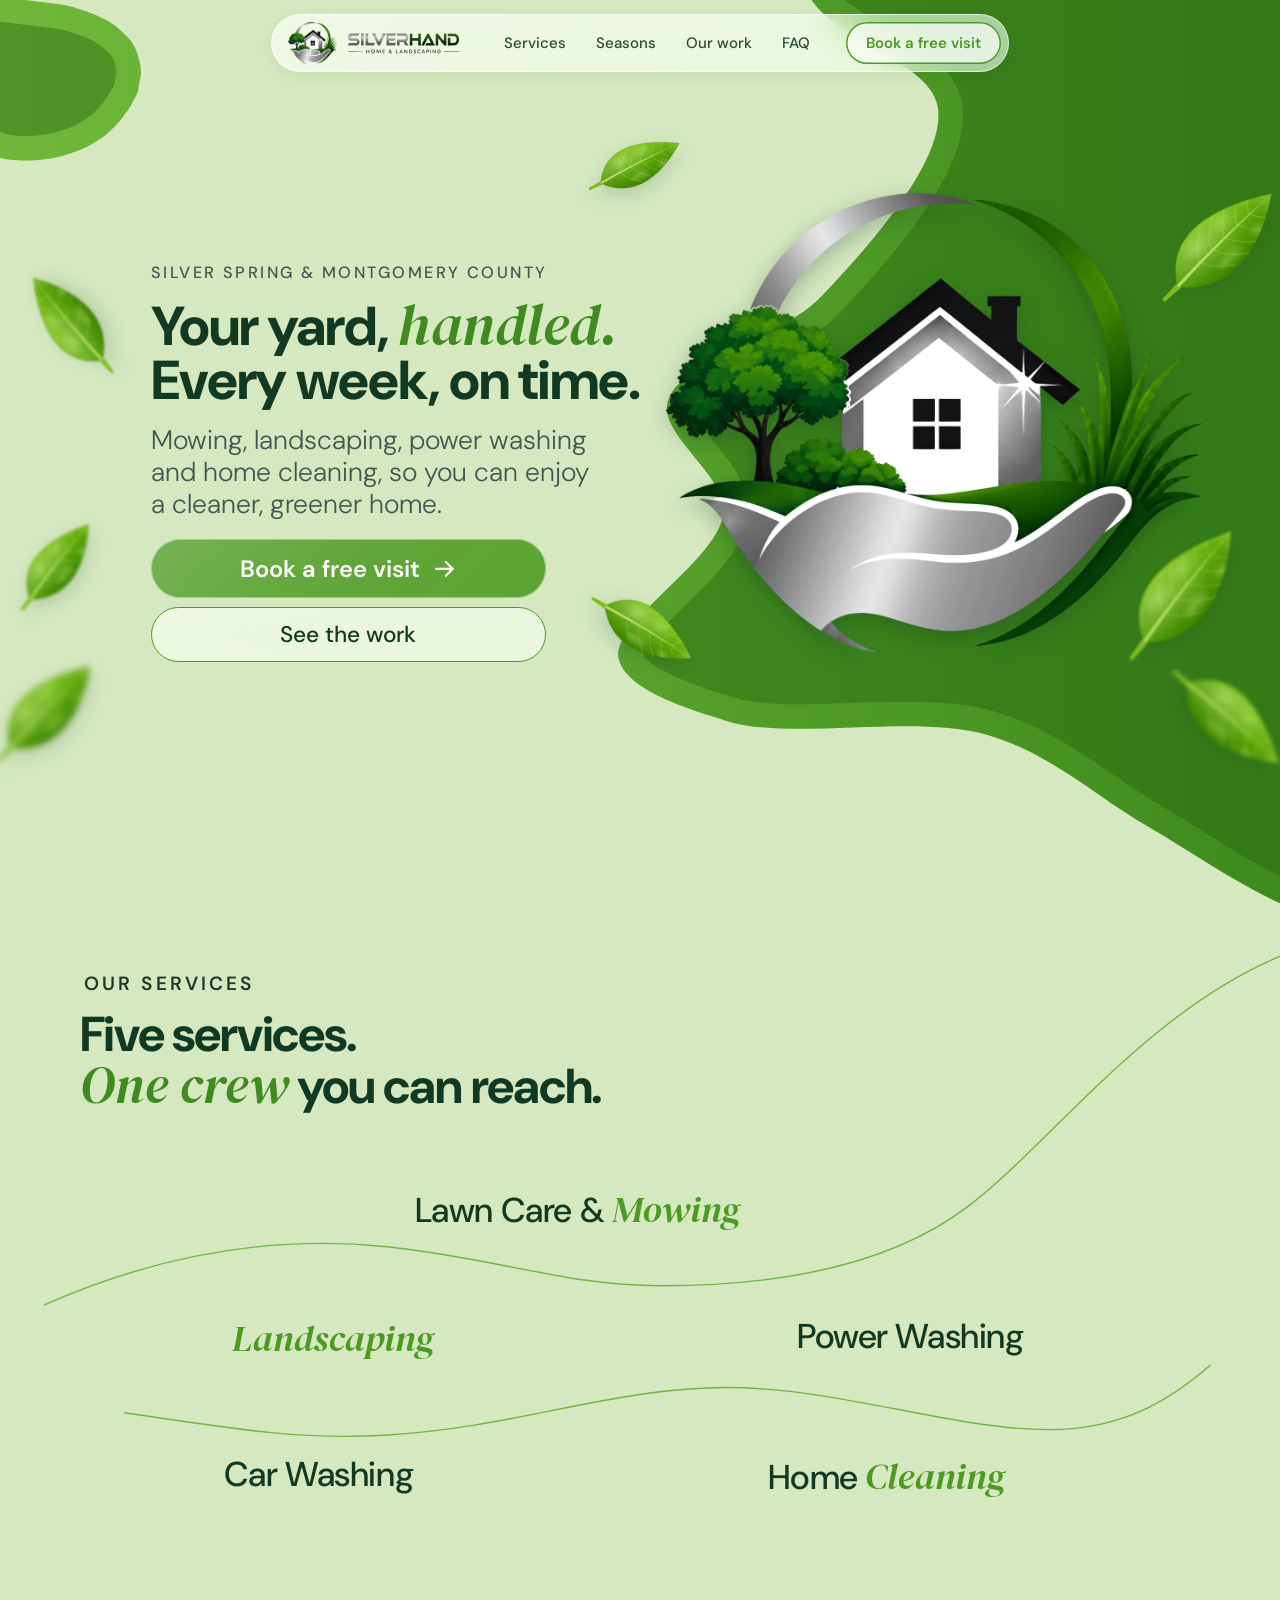
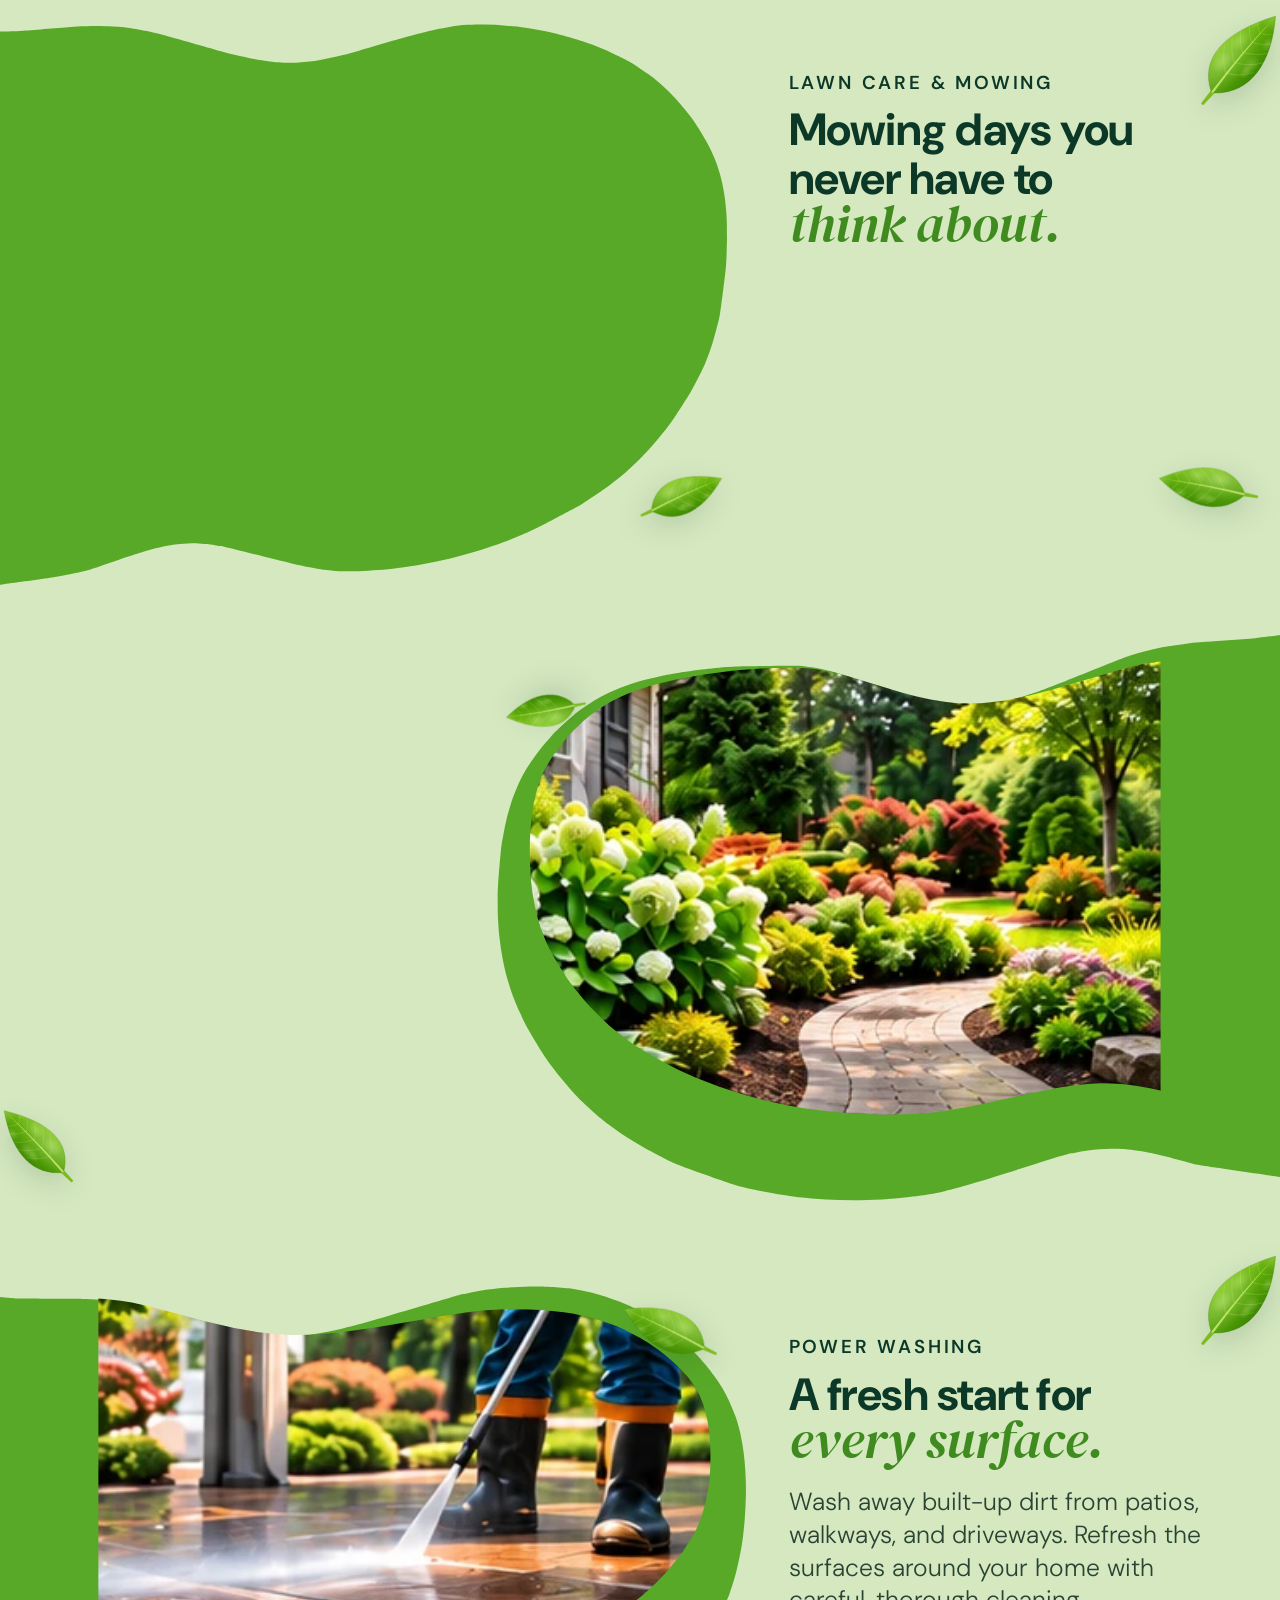
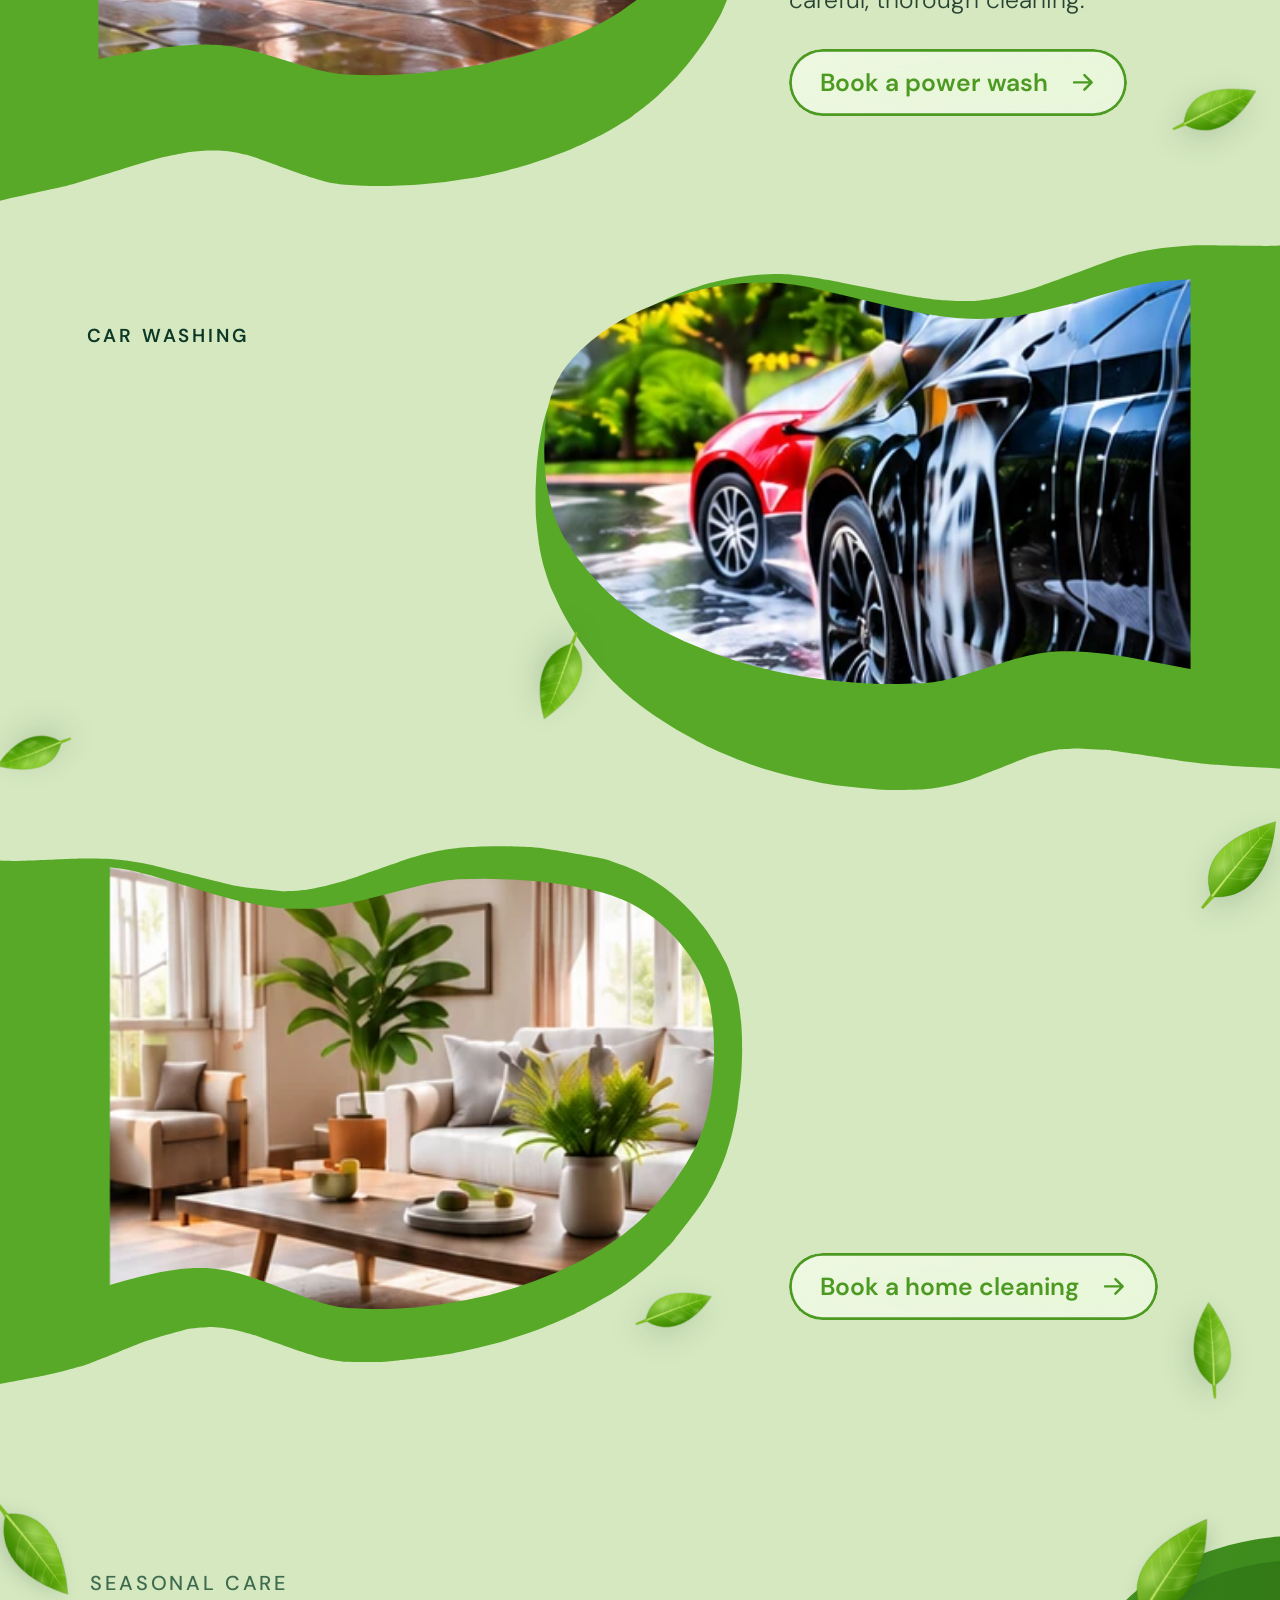
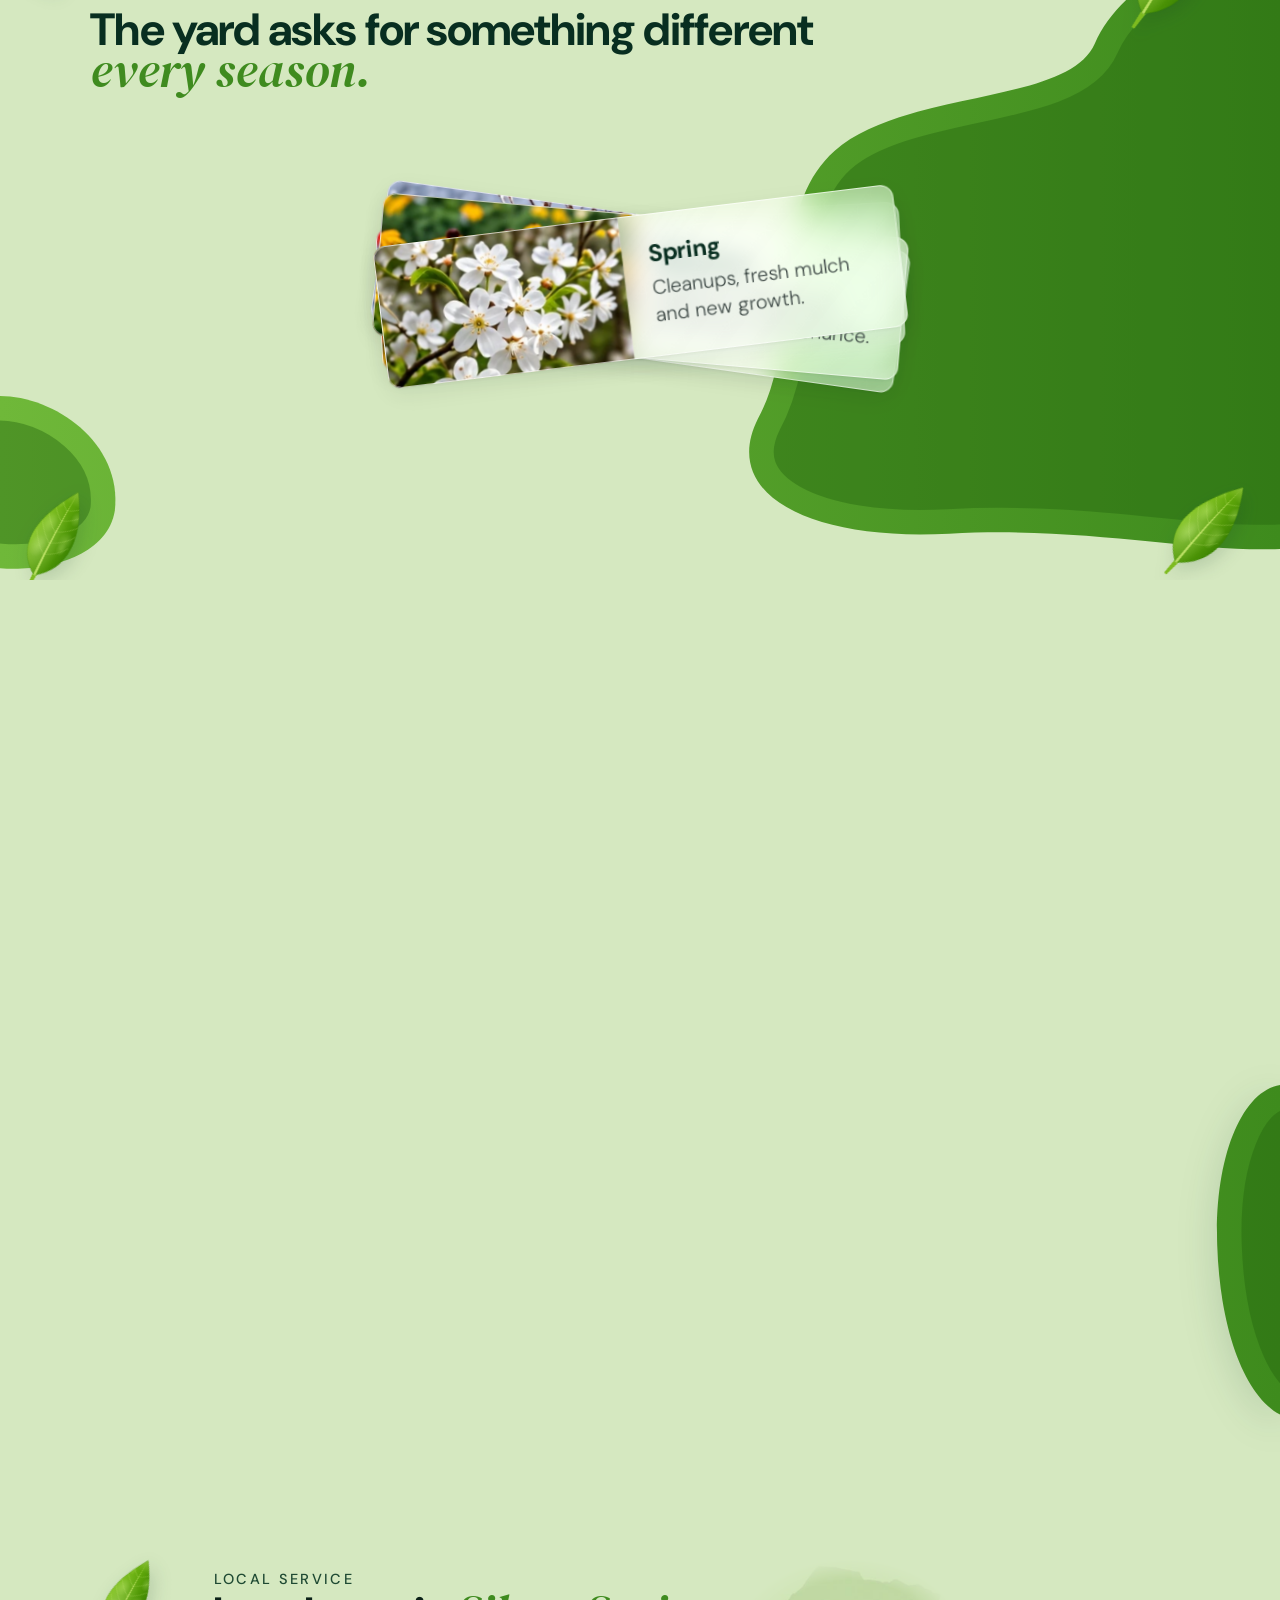
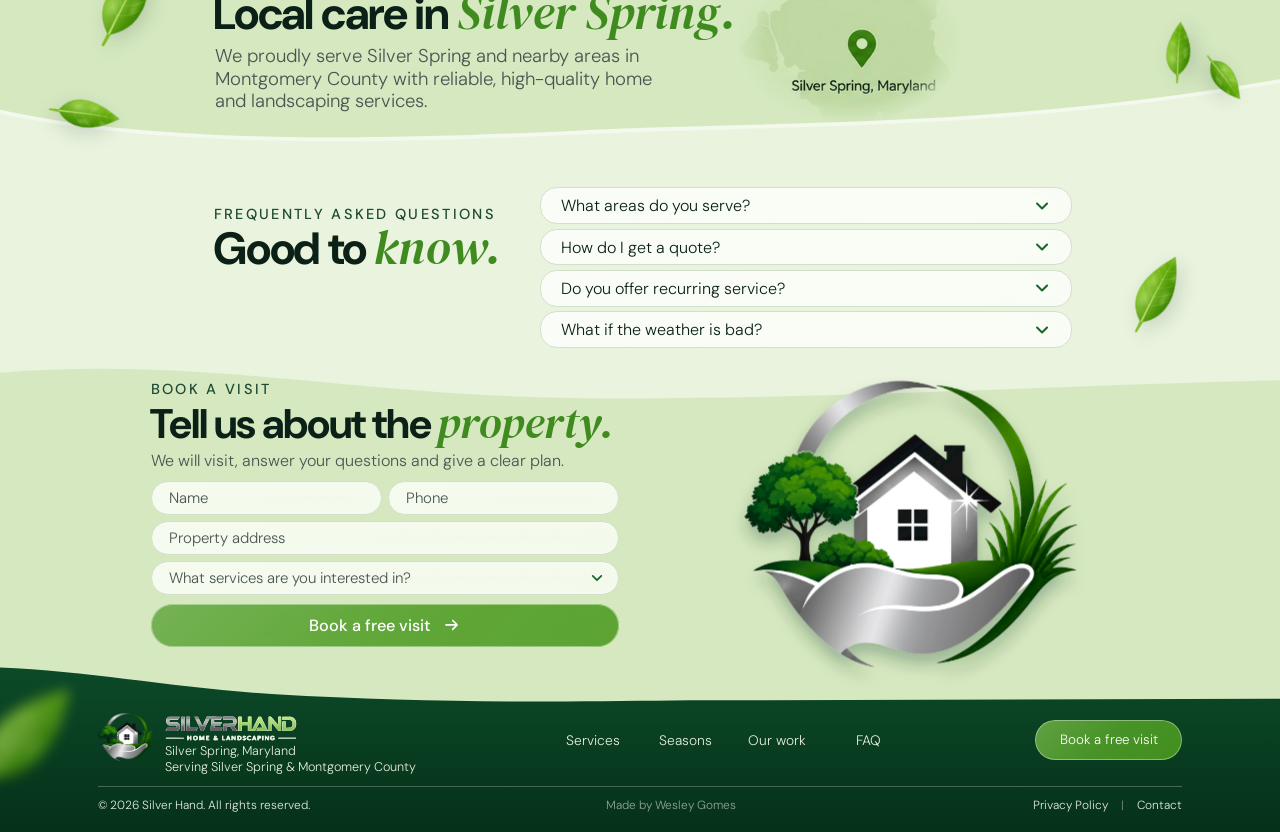
==== commit a08fa0ac: "Revert the generic Our services index on desktop Co-Authored-By: Claude Opus 5.5 <noreply@anthropic." ====
--- a/index.html
+++ b/index.html
@@ -464,20 +464,13 @@
     <p class="svc-eyebrow px">Our services</p>
     <h2 class="svc-title px" id="services-title"><span>Five services.</span> <span><em>One crew</em> you can reach.</span></h2>
 
-    <p class="svc-lead px">Pick a service to see how we handle it, or book a free visit and we will walk the property with you.</p>
-    <a class="mow-cta svc-cta px" href="#book">
-      Book a free visit
-      <svg viewBox="0 0 24 24" aria-hidden="true"><path d="M3 12h17m-7-7 7 7-7 7" fill="none" stroke="currentColor" stroke-width="2.4" stroke-linecap="round" stroke-linejoin="round"/></svg>
-    </a>
-    <!-- Índice dos serviços: cada linha leva à seção do serviço. No desktop vira
-         uma lista numerada com descrição curta e seta; no tablet e no celular
-         ficam só os nomes (número, descrição e seta escondidos). -->
+    <!-- Índice dos serviços: só texto, cada nome leva à seção do serviço -->
     <ul class="svc-list" role="list">
-      <li id="service-lawn-care-mowing"><a class="svc-item" href="#lawn-care-mowing"><span class="svc-num" aria-hidden="true">01</span><span class="svc-name">Lawn Care &amp; <em>Mowing</em></span><span class="svc-desc">Recurring mowing, same crew every visit</span><span class="svc-arrow" aria-hidden="true"><svg viewBox="0 0 24 24"><path d="M4 12h15m-6-6 6 6-6 6" fill="none" stroke="currentColor" stroke-width="2.2" stroke-linecap="round" stroke-linejoin="round"/></svg></span></a></li>
-      <li id="service-landscaping"><a class="svc-item" href="#landscaping"><span class="svc-num" aria-hidden="true">02</span><span class="svc-name"><em>Landscaping</em></span><span class="svc-desc">Planting, fresh mulch and tidy garden beds</span><span class="svc-arrow" aria-hidden="true"><svg viewBox="0 0 24 24"><path d="M4 12h15m-6-6 6 6-6 6" fill="none" stroke="currentColor" stroke-width="2.2" stroke-linecap="round" stroke-linejoin="round"/></svg></span></a></li>
-      <li id="service-power-washing"><a class="svc-item" href="#power-washing"><span class="svc-num" aria-hidden="true">03</span><span class="svc-name">Power Washing</span><span class="svc-desc">Patios, walkways and driveways</span><span class="svc-arrow" aria-hidden="true"><svg viewBox="0 0 24 24"><path d="M4 12h15m-6-6 6 6-6 6" fill="none" stroke="currentColor" stroke-width="2.2" stroke-linecap="round" stroke-linejoin="round"/></svg></span></a></li>
-      <li id="service-car-washing"><a class="svc-item" href="#car-washing"><span class="svc-num" aria-hidden="true">04</span><span class="svc-name">Car Washing</span><span class="svc-desc">A thorough exterior wash, simply scheduled</span><span class="svc-arrow" aria-hidden="true"><svg viewBox="0 0 24 24"><path d="M4 12h15m-6-6 6 6-6 6" fill="none" stroke="currentColor" stroke-width="2.2" stroke-linecap="round" stroke-linejoin="round"/></svg></span></a></li>
-      <li id="service-home-cleaning"><a class="svc-item" href="#home-cleaning"><span class="svc-num" aria-hidden="true">05</span><span class="svc-name">Home <em>Cleaning</em></span><span class="svc-desc">Fresh rooms and clean surfaces</span><span class="svc-arrow" aria-hidden="true"><svg viewBox="0 0 24 24"><path d="M4 12h15m-6-6 6 6-6 6" fill="none" stroke="currentColor" stroke-width="2.2" stroke-linecap="round" stroke-linejoin="round"/></svg></span></a></li>
+      <li id="service-lawn-care-mowing"><a class="svc-item" href="#lawn-care-mowing">Lawn Care &amp; <em>Mowing</em></a></li>
+      <li id="service-landscaping"><a class="svc-item" href="#landscaping"><em>Landscaping</em></a></li>
+      <li id="service-power-washing"><a class="svc-item" href="#power-washing">Power Washing</a></li>
+      <li id="service-car-washing"><a class="svc-item" href="#car-washing">Car Washing</a></li>
+      <li id="service-home-cleaning"><a class="svc-item" href="#home-cleaning">Home <em>Cleaning</em></a></li>
     </ul>
 
   </div>
--- a/css/style.css
+++ b/css/style.css
@@ -599,77 +599,6 @@
 #service-power-washing    { --cx: 1189; --ty: 548; }
 #service-car-washing      { --cx: 416;  --ty: 728; }
 #service-home-cleaning    { --cx: 1158; --ty: 728; }
-
-/* Número, descrição, seta e frase de apoio: só no índice do desktop */
-.svc-num, .svc-desc, .svc-arrow, .svc-lead, .svc-stage .svc-cta { display: none; }
-
-/* Desktop (e qualquer tela deitada): índice editorial em duas colunas. À
-   esquerda o título e uma frase de apoio; à direita uma lista numerada, uma
-   linha por serviço, separadas por fios finos; a linha inteira é o link. */
-@media (orientation: landscape) {
-  .svc-stage { --ch: 820; --eb-y: 128; --h2-y: 170; --h2-fs: 64; --h2-lh: 70; }
-  .svc-waves.v-dt { display: none; }
-  .svc-lead {
-    display: block;
-    --x: 110; --y: 340; --w: 560;
-    margin: 0;
-    font-size: calc(24 * var(--u));
-    line-height: calc(36 * var(--u));
-    font-weight: 300;
-    color: var(--body);
-    z-index: 2;
-  }
-  .svc-stage .svc-cta { display: flex; --c-x: 110; --c-y: 470; --c-w: 330; --c-h: 72; --c-fs: 26; z-index: 2; }
-  .svc-list {
-    inset: auto;
-    left: calc(880 * var(--u)); top: calc(110 * var(--u)); width: calc(692 * var(--u));
-    pointer-events: auto;
-  }
-  .svc-list li { position: static; transform: none; white-space: normal; border-top: max(1px, calc(1.4 * var(--u))) solid rgb(74 153 29 / .28); }
-  .svc-list li:last-child { border-bottom: max(1px, calc(1.4 * var(--u))) solid rgb(74 153 29 / .28); }
-  .svc-item {
-    display: grid;
-    grid-template-columns: calc(78 * var(--u)) 1fr calc(58 * var(--u));
-    grid-template-rows: auto auto;
-    align-items: center;
-    padding: calc(24 * var(--u)) calc(14 * var(--u));
-    border-radius: calc(18 * var(--u));
-    font-size: calc(40 * var(--u));
-    transition: background-color .35s var(--ease), color .3s var(--ease);
-  }
-  .svc-num {
-    display: block; grid-row: 1 / 3; align-self: start;
-    padding-top: calc(10 * var(--u));
-    font-family: var(--font-serif); font-style: italic;
-    font-size: calc(24 * var(--u)); line-height: 1;
-    color: #4C9A22;
-  }
-  .svc-name { grid-column: 2; line-height: 1.1; transition: translate .4s var(--ease); }
-  .svc-desc {
-    display: block; grid-column: 2;
-    margin-top: calc(8 * var(--u));
-    font-size: calc(19 * var(--u)); line-height: 1.3; font-weight: 400; letter-spacing: 0;
-    color: var(--body);
-    transition: translate .4s var(--ease) .04s;
-  }
-  .svc-arrow {
-    display: grid; place-items: center; grid-column: 3; grid-row: 1 / 3;
-    width: calc(54 * var(--u)); height: calc(54 * var(--u));
-    border-radius: 50%;
-    border: max(1.5px, calc(2 * var(--u))) solid #8CC45E;
-    color: #3F8B1F;
-    transition: background-color .35s var(--ease), border-color .35s var(--ease), color .35s var(--ease);
-  }
-  .svc-arrow svg { width: 46%; height: 46%; transition: translate .4s var(--ease); }
-  @media (hover: hover) {
-    .svc-item:hover { translate: none; color: #123A23; background: rgb(255 255 255 / .45); }
-    .svc-item:hover :is(.svc-name, .svc-desc) { translate: calc(10 * var(--u)) 0; }
-    .svc-item:hover .svc-arrow { background: var(--btn); border-color: var(--btn); color: #fff; }
-    .svc-item:hover .svc-arrow svg { translate: calc(3 * var(--u)) 0; }
-  }
-  .svc-item:focus-visible { outline-offset: calc(-2 * var(--u)); border-radius: calc(18 * var(--u)); }
-  @media (prefers-reduced-motion: reduce) { .svc-name, .svc-desc, .svc-arrow, .svc-arrow svg { transition: none; } }
-}
 
 /* Tablet em pé: mesma composição, título e nomes maiores (o palco é estreito) */
 @media (orientation: portrait) and (min-width: 641px) {
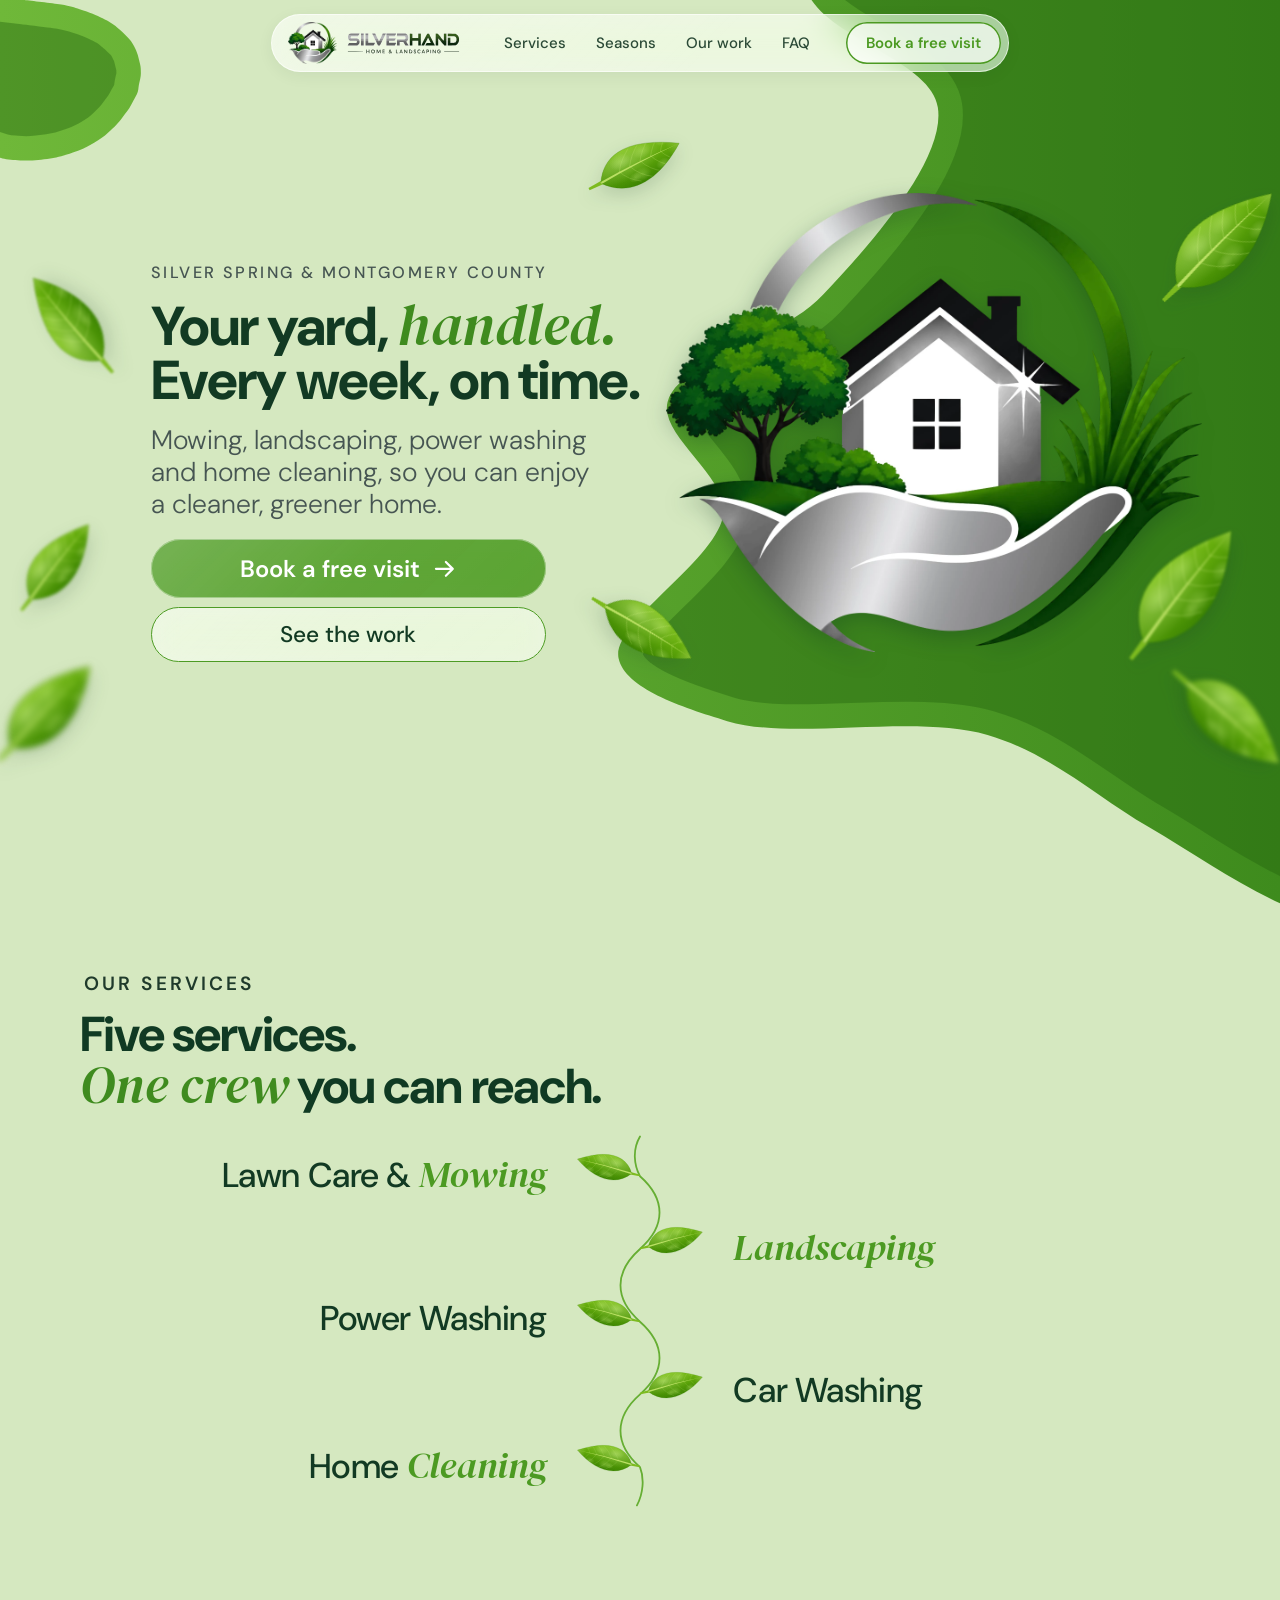
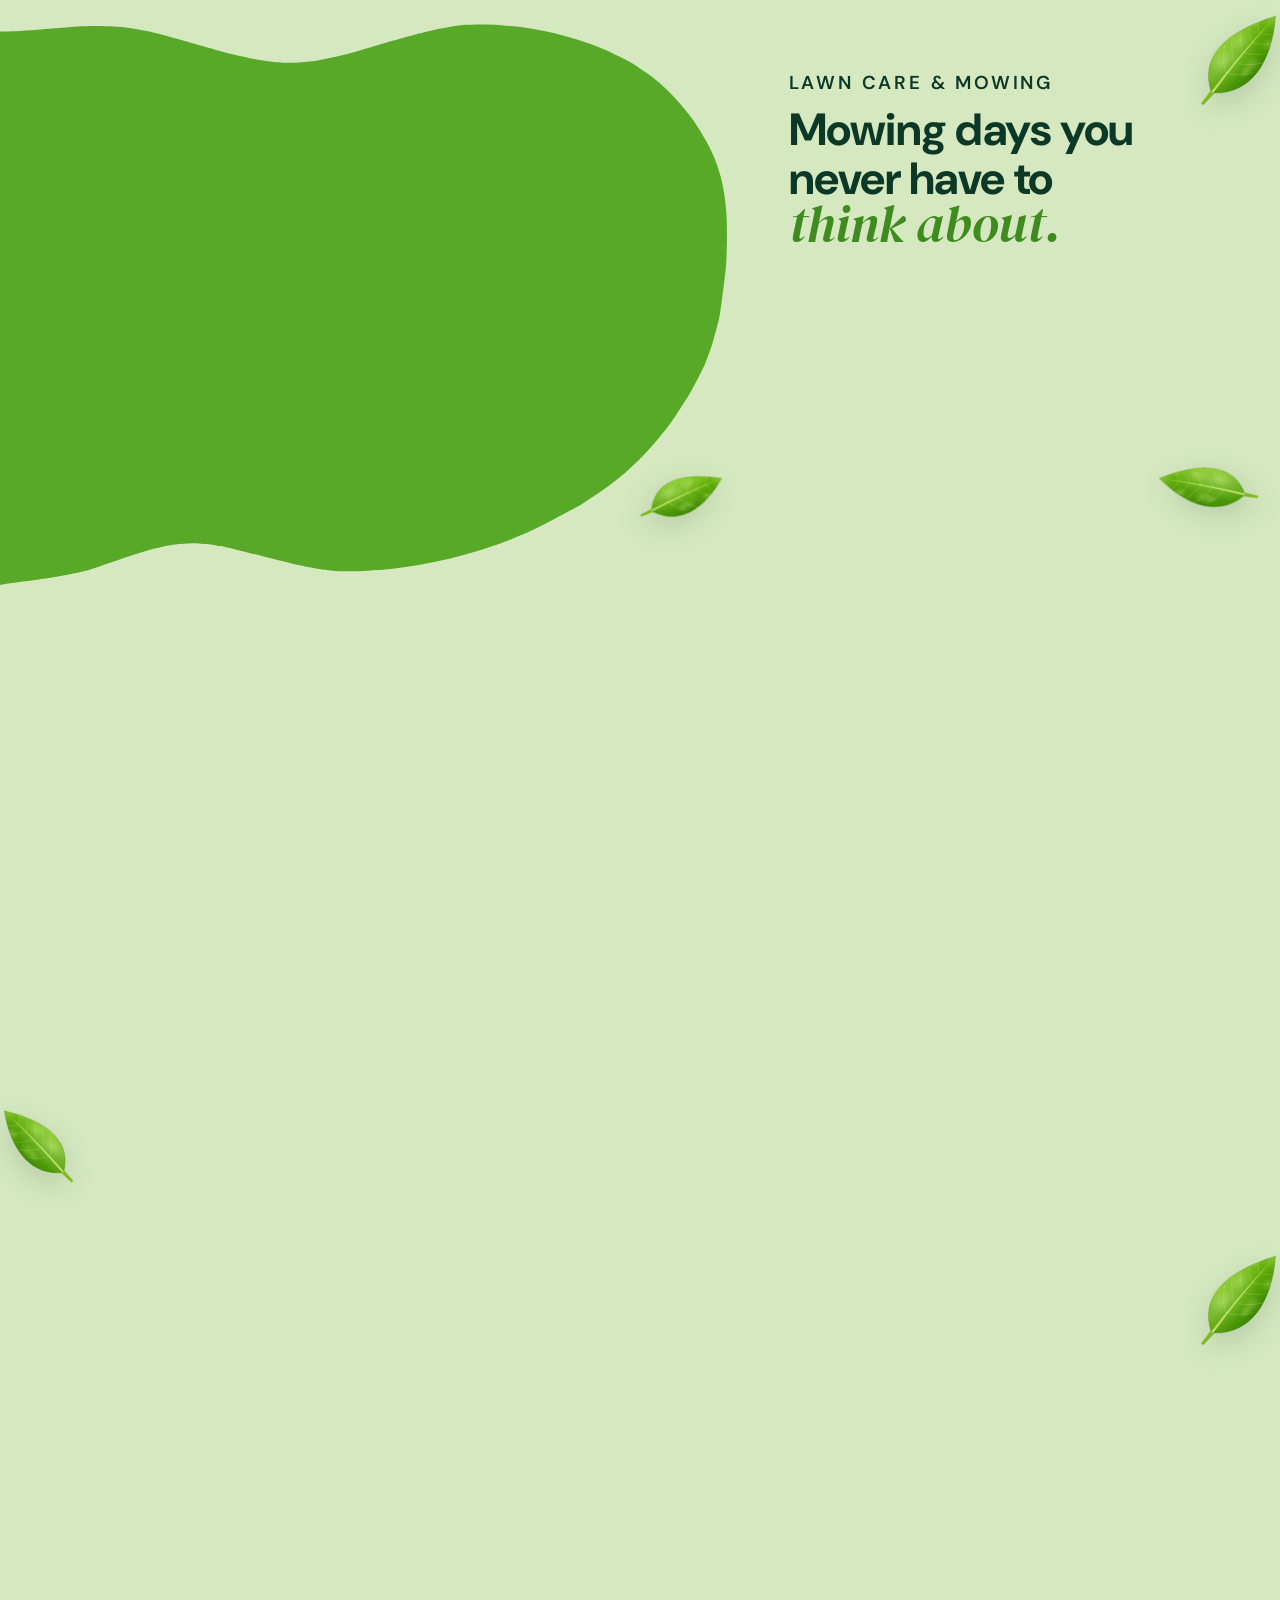
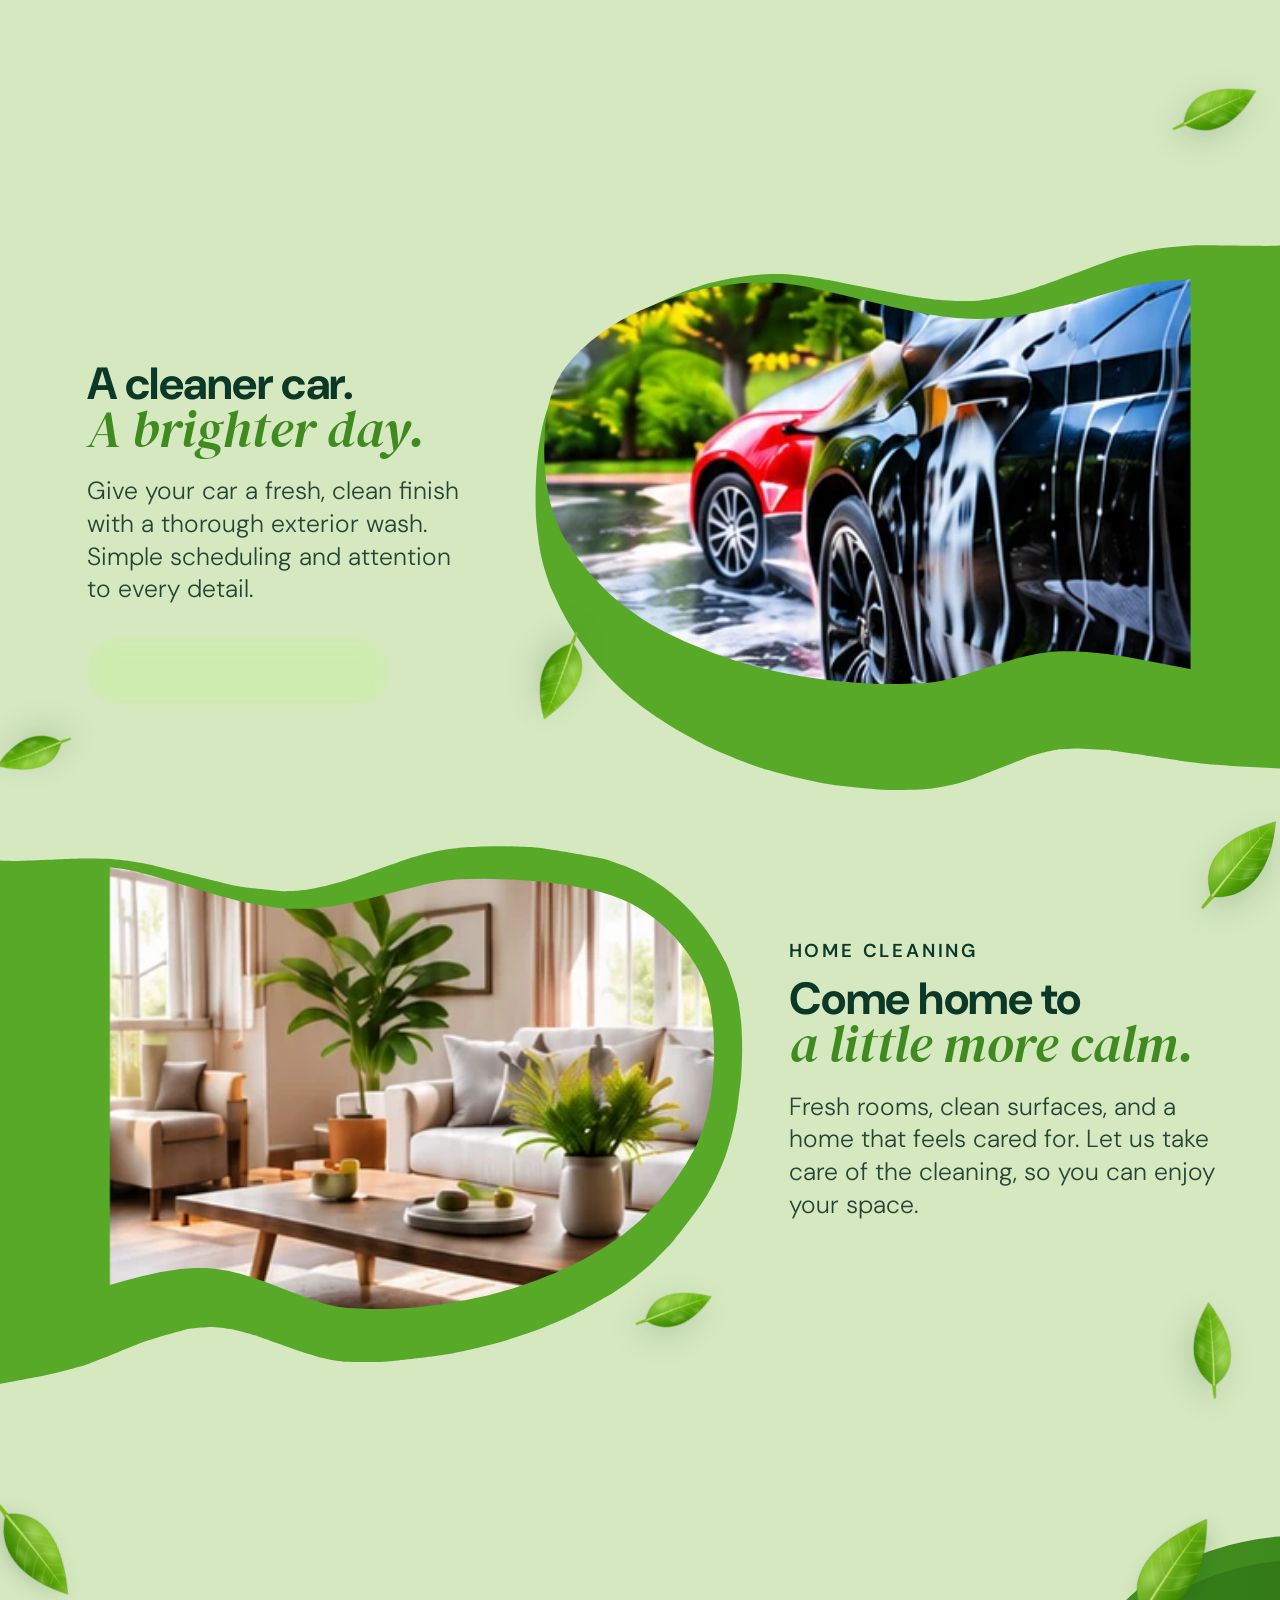
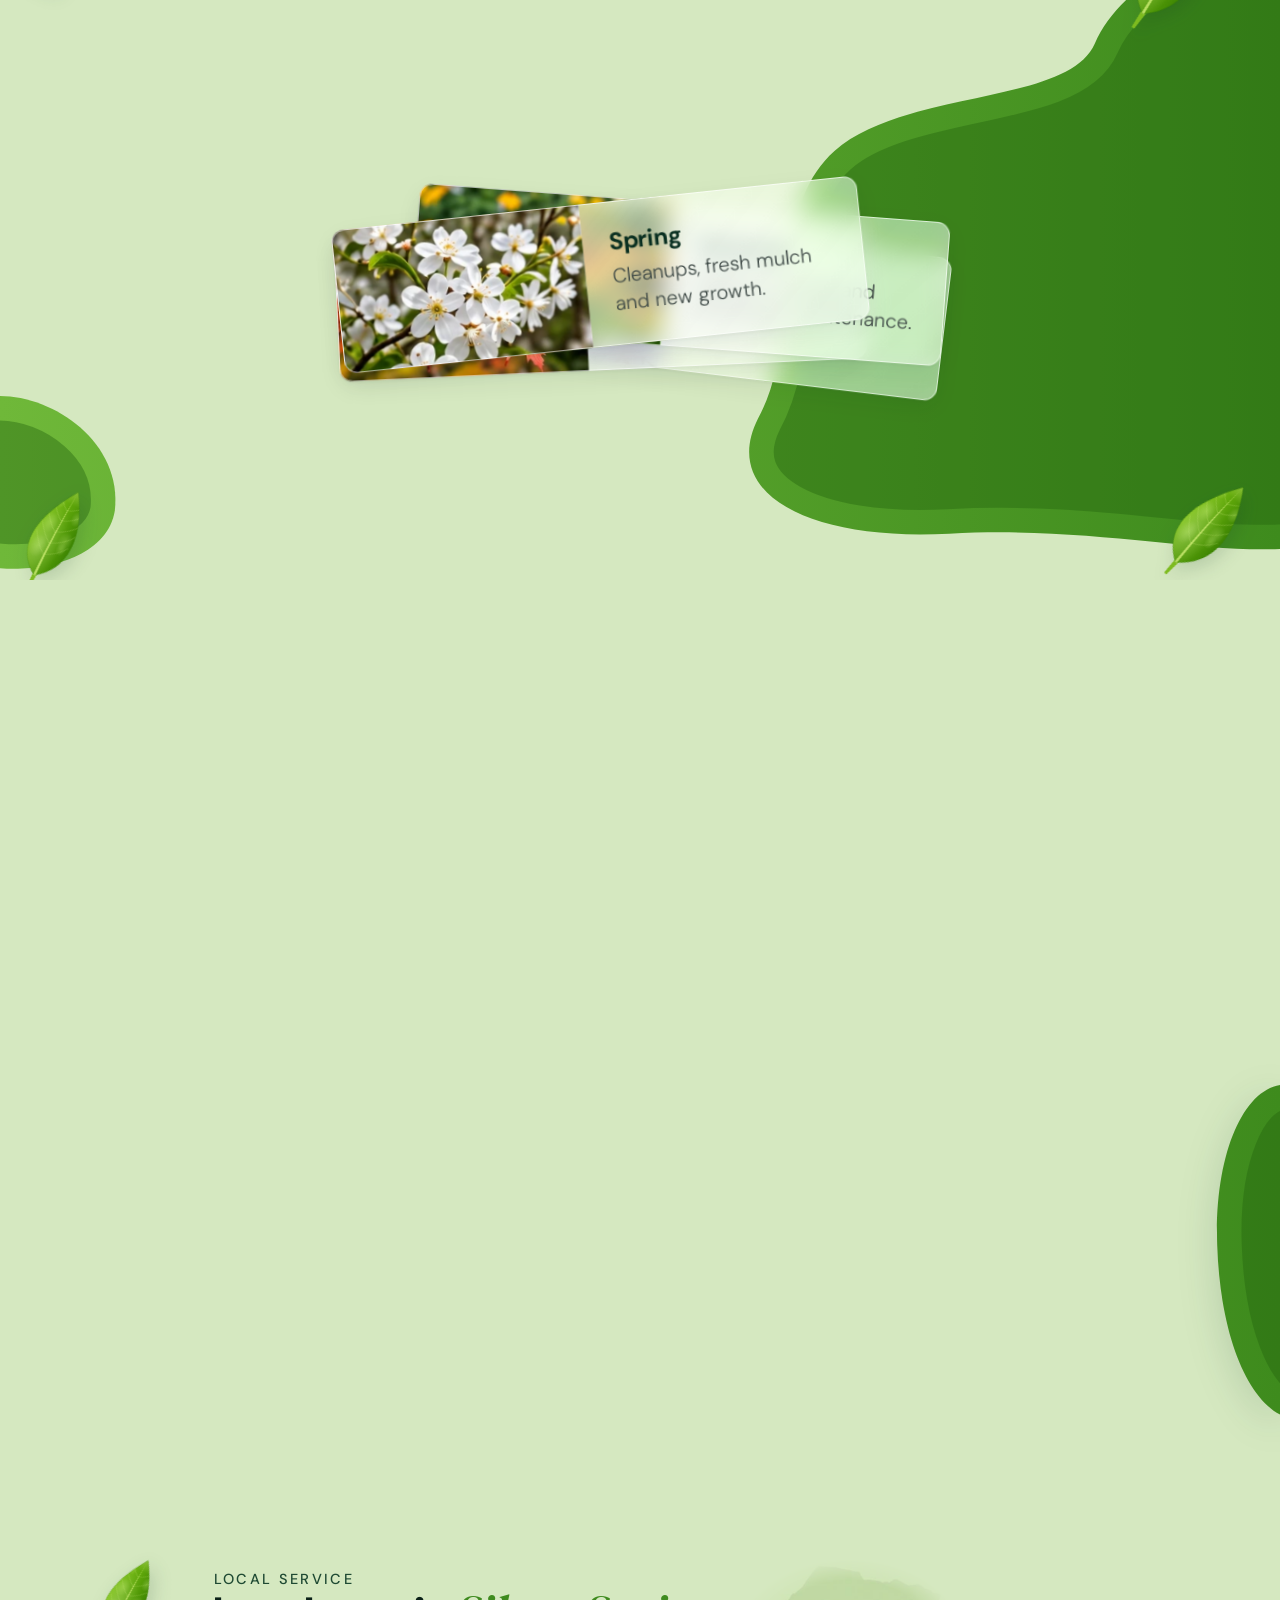
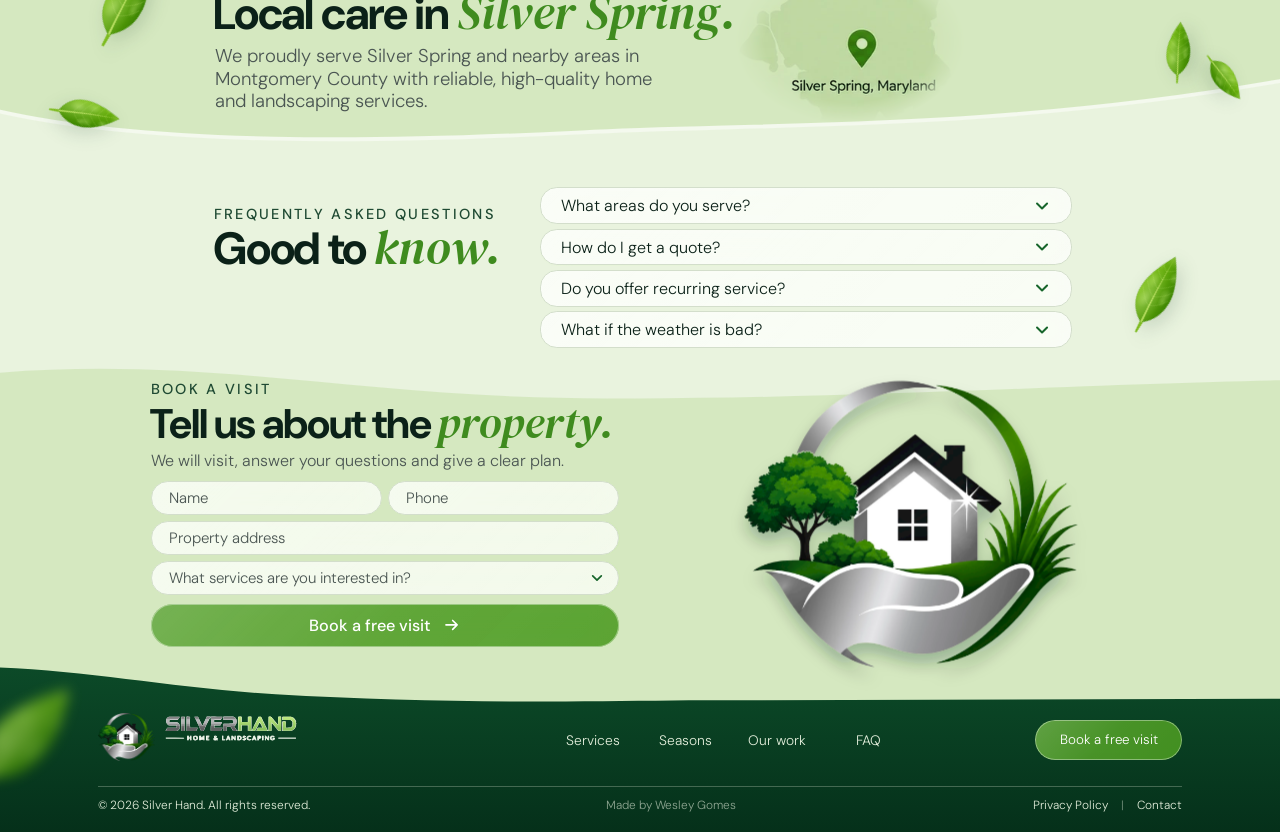
==== commit 43fb2b88: "Our services (desktop): names branch off a wavy stem, each by a leaf Keeps the site's language (loos" ====
--- a/index.html
+++ b/index.html
@@ -456,6 +456,10 @@
       <path pathLength="1" d="M 58 538 C 200 475, 348 446, 506 462 C 654 478, 738 513, 864 513 C 1012 513, 1160 489, 1265 409 C 1370 330, 1497 154, 1676 81"/>
       <path pathLength="1" d="M 163 679 C 316 702, 401 715, 506 708 C 675 698, 801 646, 949 646 C 1096 646, 1244 701, 1370 701 C 1476 701, 1539 653, 1581 617"/>
     </svg>
+    <!-- Desktop: haste ondulada no centro; cada nome sai dela por uma folha -->
+    <svg class="svc-waves svc-vine" viewBox="0 0 1672 900" preserveAspectRatio="none" aria-hidden="true">
+      <path pathLength="1" d="M 836 318 C 826 335, 828 355, 836 370 C 870 400, 870 435, 836 465 C 802 495, 802 530, 836 560 C 870 590, 870 625, 836 655 C 802 685, 802 720, 836 750 C 842 765, 840 785, 832 800"/>
+    </svg>
     <svg class="svc-waves v-m" viewBox="0 0 941 1030" preserveAspectRatio="none" aria-hidden="true">
       <path pathLength="1" d="M -10 500 C 160 450, 300 490, 470 488 C 640 486, 760 440, 951 405"/>
       <path pathLength="1" d="M -10 772 C 180 800, 330 735, 520 748 C 700 760, 820 800, 951 752"/>
@@ -466,11 +470,11 @@
 
     <!-- Índice dos serviços: só texto, cada nome leva à seção do serviço -->
     <ul class="svc-list" role="list">
-      <li id="service-lawn-care-mowing"><a class="svc-item" href="#lawn-care-mowing">Lawn Care &amp; <em>Mowing</em></a></li>
-      <li id="service-landscaping"><a class="svc-item" href="#landscaping"><em>Landscaping</em></a></li>
-      <li id="service-power-washing"><a class="svc-item" href="#power-washing">Power Washing</a></li>
-      <li id="service-car-washing"><a class="svc-item" href="#car-washing">Car Washing</a></li>
-      <li id="service-home-cleaning"><a class="svc-item" href="#home-cleaning">Home <em>Cleaning</em></a></li>
+      <li id="service-lawn-care-mowing" class="is-l"><a class="svc-item" href="#lawn-care-mowing">Lawn Care &amp; <em>Mowing</em></a><img class="svc-twig" src="img/hero/leaf.svg" alt="" aria-hidden="true"></li>
+      <li id="service-landscaping" class="is-r"><a class="svc-item" href="#landscaping"><em>Landscaping</em></a><img class="svc-twig" src="img/hero/leaf.svg" alt="" aria-hidden="true"></li>
+      <li id="service-power-washing" class="is-l"><a class="svc-item" href="#power-washing">Power Washing</a><img class="svc-twig" src="img/hero/leaf.svg" alt="" aria-hidden="true"></li>
+      <li id="service-car-washing" class="is-r"><a class="svc-item" href="#car-washing">Car Washing</a><img class="svc-twig" src="img/hero/leaf.svg" alt="" aria-hidden="true"></li>
+      <li id="service-home-cleaning" class="is-l"><a class="svc-item" href="#home-cleaning">Home <em>Cleaning</em></a><img class="svc-twig" src="img/hero/leaf.svg" alt="" aria-hidden="true"></li>
     </ul>
 
   </div>
--- a/css/style.css
+++ b/css/style.css
@@ -599,6 +599,39 @@
 #service-power-washing    { --cx: 1189; --ty: 548; }
 #service-car-washing      { --cx: 416;  --ty: 728; }
 #service-home-cleaning    { --cx: 1158; --ty: 728; }
+
+/* Desktop (e qualquer tela deitada): os nomes saem de uma haste ondulada no
+   centro, como galhos, alternando os lados (o mesmo zigue-zague das seções de
+   serviço abaixo). Cada um tem uma folha presa na haste que balança no hover. */
+.svc-vine, .svc-twig { display: none; }
+@media (orientation: landscape) {
+  .svc-waves.v-dt { display: none; }
+  .svc-vine { display: block; stroke-width: 1.8px; opacity: .9; }
+  #services .svc-list li { --gap: 112; translate: none; }
+  #services .svc-list li.is-l { left: auto; right: calc((1672 - 836 + var(--gap)) * var(--u)); transform: none; text-align: right; }
+  #services .svc-list li.is-r { left: calc((836 + var(--gap)) * var(--u)); transform: none; }
+  #service-lawn-care-mowing { --ty: 334; }
+  #service-landscaping      { --ty: 429; }
+  #service-power-washing    { --ty: 524; }
+  #service-car-washing      { --ty: 619; }
+  #service-home-cleaning    { --ty: 714; }
+  .svc-twig {
+    display: block; position: absolute;
+    top: calc((36 - 47) * var(--u));     /* base do cabo da folha no meio do nome */
+    width: calc(84 * var(--u)); height: auto;
+    pointer-events: none;
+    transition: rotate .6s cubic-bezier(.34,1.56,.64,1);
+  }
+  .is-r .svc-twig { left: calc(-1 * (var(--gap) + 2.6) * var(--u)); transform-origin: 3% 89%; rotate: 12deg; }
+  .is-l .svc-twig { left: calc(100% + (var(--gap) - 2.6) * var(--u)); transform-origin: 3% 89%; scale: -1 1; rotate: -12deg; } /* espelhada sobre a base do cabo, que fica na haste */
+  @media (hover: hover) {
+    .is-r:hover .svc-twig { rotate: -4deg; }
+    .is-l:hover .svc-twig { rotate: 4deg; }
+  }
+  .is-r:has(.svc-item:focus-visible) .svc-twig { rotate: -4deg; }
+  .is-l:has(.svc-item:focus-visible) .svc-twig { rotate: 4deg; }
+  @media (prefers-reduced-motion: reduce) { .svc-twig { transition: none; } }
+}
 
 /* Tablet em pé: mesma composição, título e nomes maiores (o palco é estreito) */
 @media (orientation: portrait) and (min-width: 641px) {
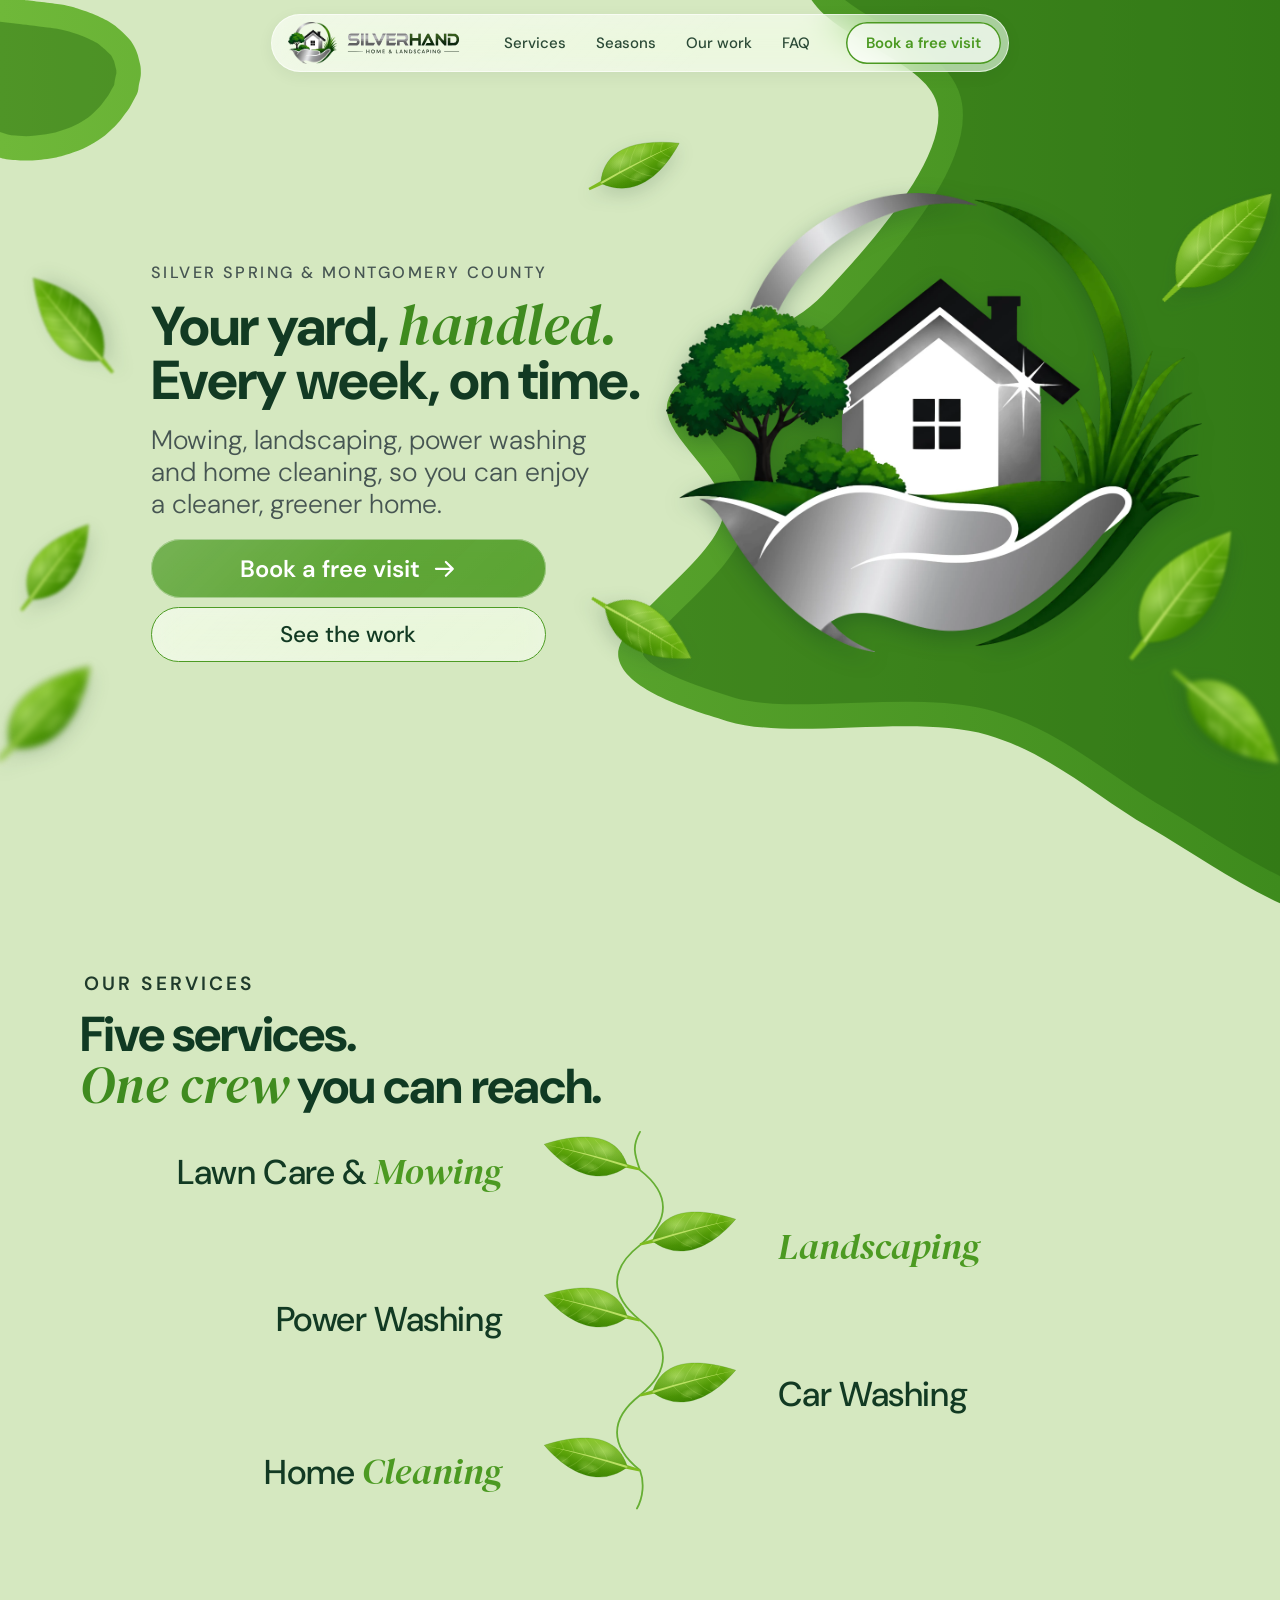
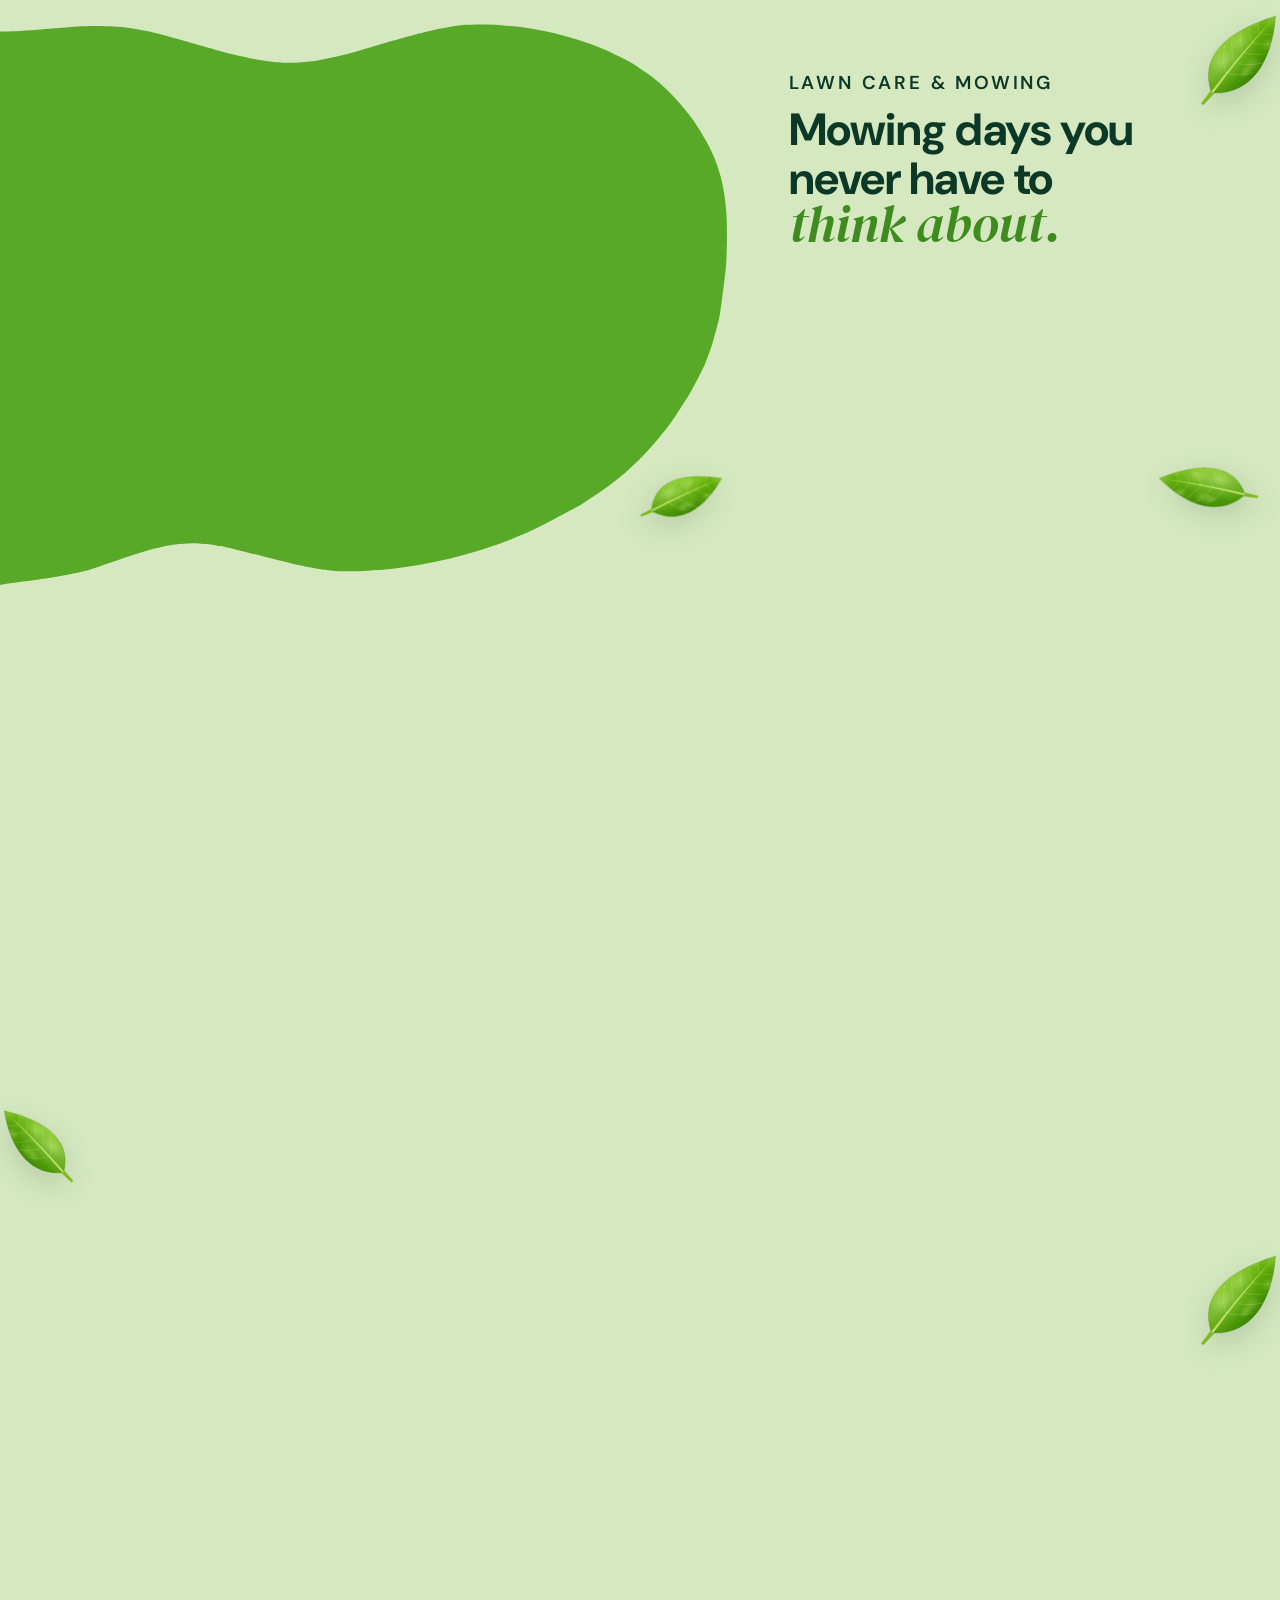
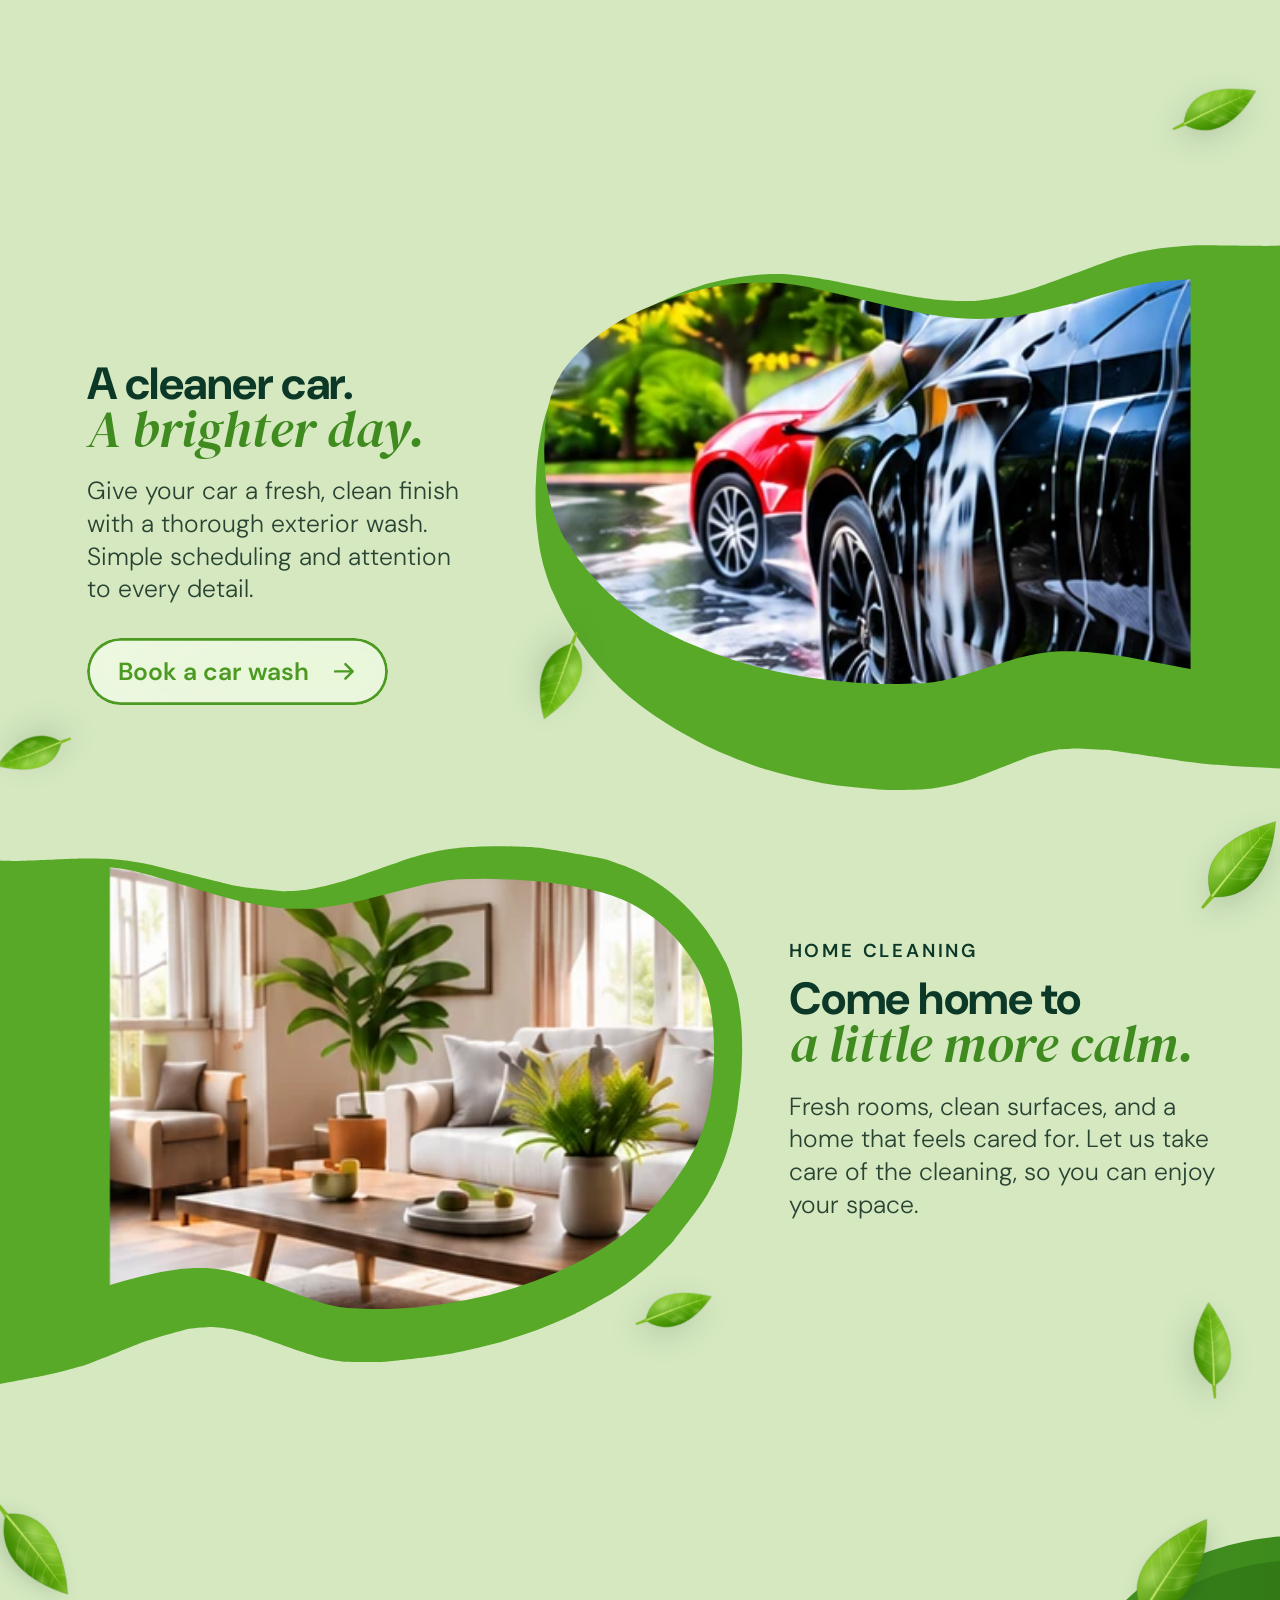
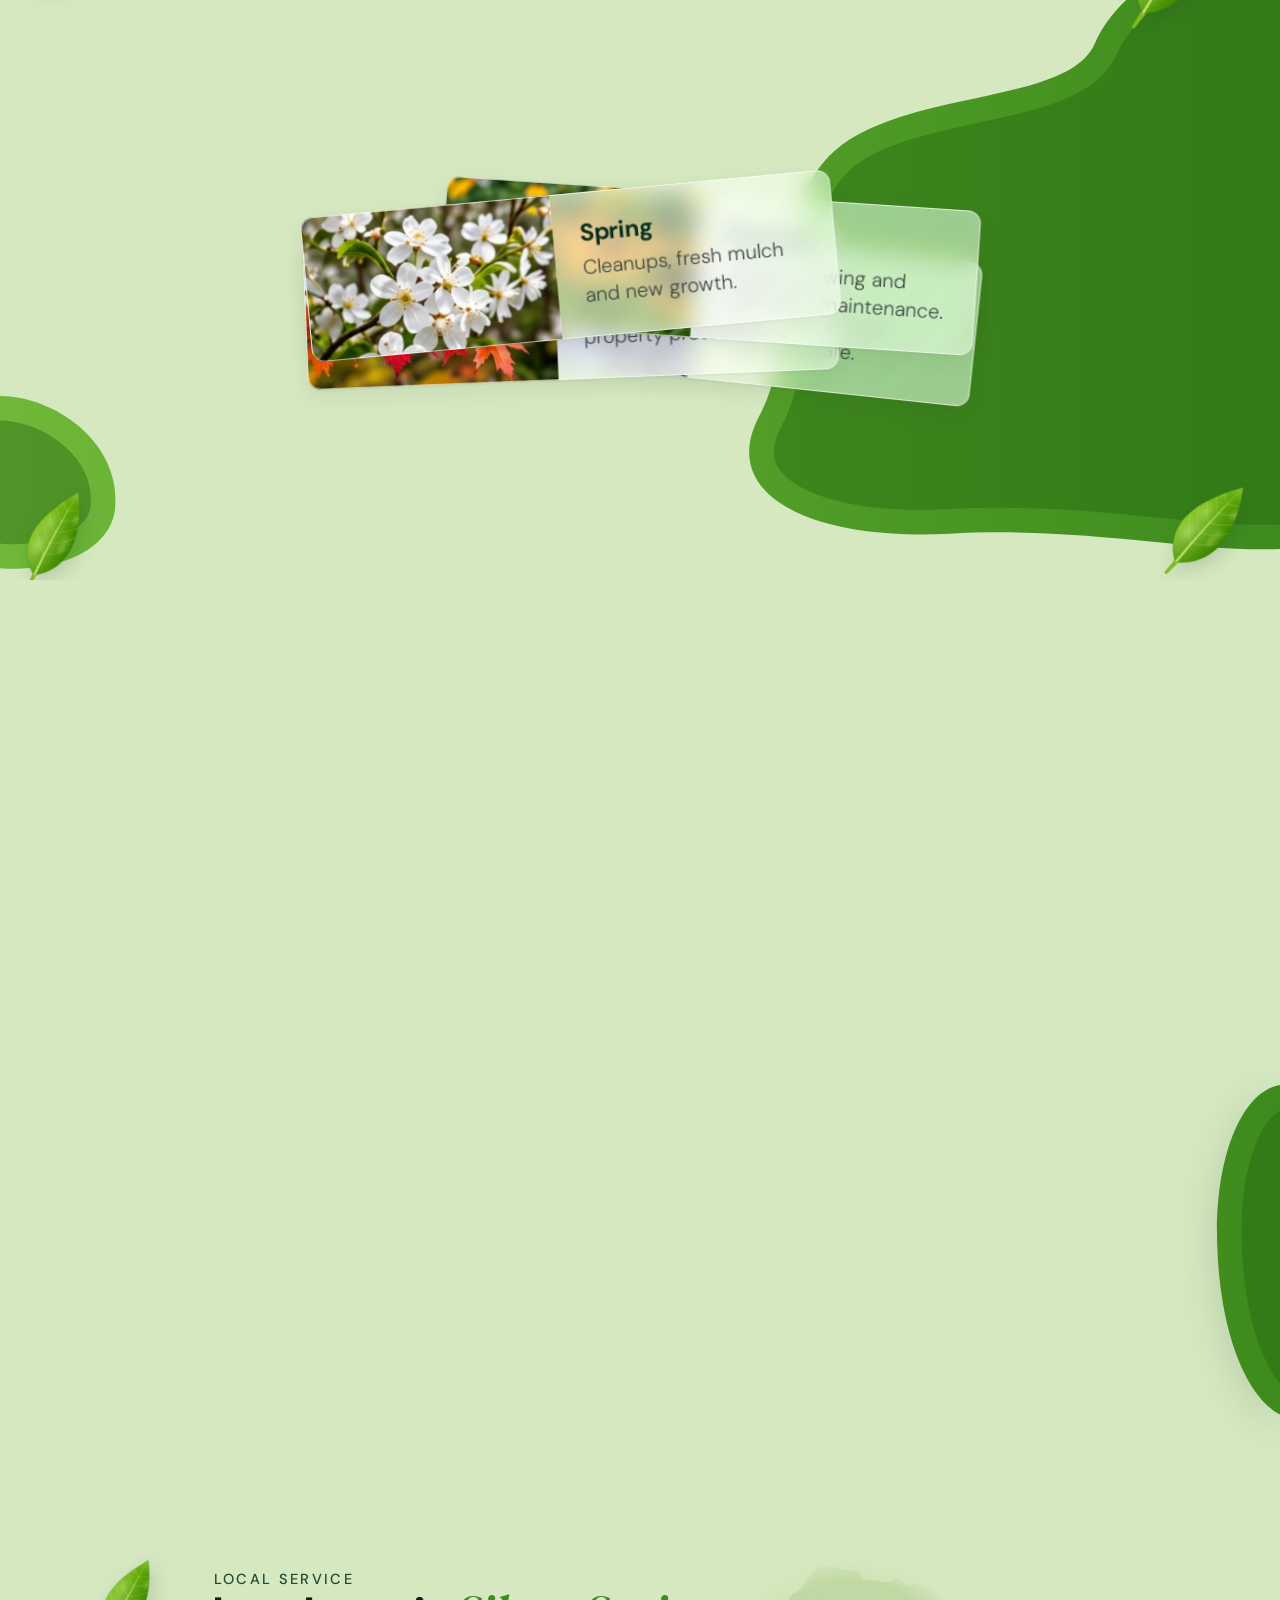
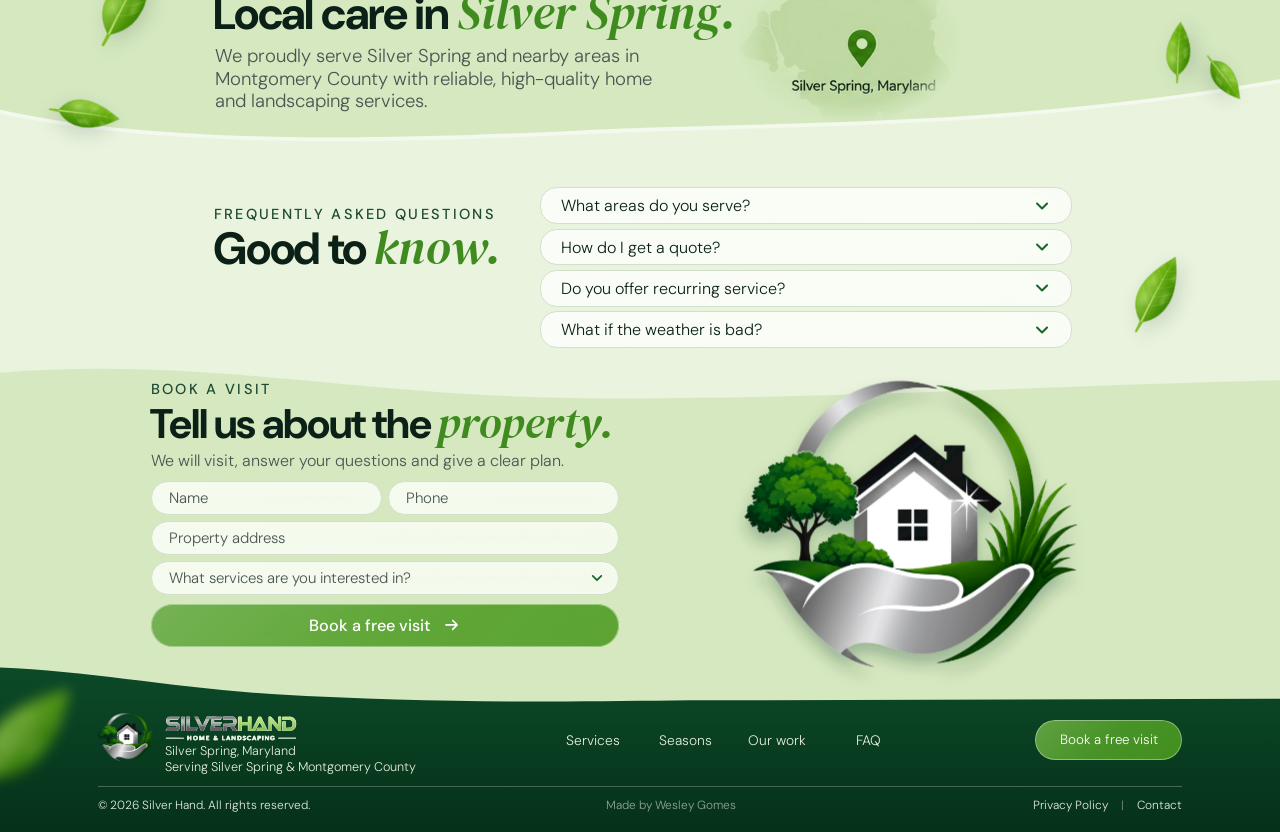
==== commit 34c182d9: "Our services: longer branches, and the stem index on tablet and phone too Bigger leaves and names fu" ====
--- a/index.html
+++ b/index.html
@@ -456,9 +456,15 @@
       <path pathLength="1" d="M 58 538 C 200 475, 348 446, 506 462 C 654 478, 738 513, 864 513 C 1012 513, 1160 489, 1265 409 C 1370 330, 1497 154, 1676 81"/>
       <path pathLength="1" d="M 163 679 C 316 702, 401 715, 506 708 C 675 698, 801 646, 949 646 C 1096 646, 1244 701, 1370 701 C 1476 701, 1539 653, 1581 617"/>
     </svg>
-    <!-- Desktop: haste ondulada no centro; cada nome sai dela por uma folha -->
-    <svg class="svc-waves svc-vine" viewBox="0 0 1672 900" preserveAspectRatio="none" aria-hidden="true">
-      <path pathLength="1" d="M 836 318 C 826 335, 828 355, 836 370 C 870 400, 870 435, 836 465 C 802 495, 802 530, 836 560 C 870 590, 870 625, 836 655 C 802 685, 802 720, 836 750 C 842 765, 840 785, 832 800"/>
+    <!-- Haste ondulada no centro; cada nome sai dela por uma folha (uma por tela) -->
+    <svg class="svc-waves svc-vine v-d" viewBox="0 0 1672 900" preserveAspectRatio="none" aria-hidden="true">
+      <path pathLength="1" d="M 836 312 C 826 330, 828 340, 836 362 C 876 393, 876 428, 836 460 C 796 491, 796 526, 836 558 C 876 589, 876 624, 836 656 C 796 687, 796 722, 836 754 C 842 770, 840 790, 832 804"/>
+    </svg>
+    <svg class="svc-waves svc-vine v-t" viewBox="0 0 1672 1010" preserveAspectRatio="none" aria-hidden="true">
+      <path pathLength="1" d="M 836 370 C 826 388, 828 403, 836 425 C 882 463, 882 506, 836 545 C 790 583, 790 626, 836 665 C 882 703, 882 746, 836 785 C 790 823, 790 866, 836 905 C 842 921, 840 941, 832 955"/>
+    </svg>
+    <svg class="svc-waves svc-vine v-m" viewBox="0 0 941 880" preserveAspectRatio="none" aria-hidden="true">
+      <path pathLength="1" d="M 470 318 C 460 336, 462 345, 470 367 C 500 399, 500 437, 470 470 C 440 502, 440 540, 470 573 C 500 605, 500 643, 470 676 C 440 708, 440 746, 470 779 C 476 795, 474 815, 466 829"/>
     </svg>
     <svg class="svc-waves v-m" viewBox="0 0 941 1030" preserveAspectRatio="none" aria-hidden="true">
       <path pathLength="1" d="M -10 500 C 160 450, 300 490, 470 488 C 640 486, 760 440, 951 405"/>
@@ -470,7 +476,7 @@
 
     <!-- Índice dos serviços: só texto, cada nome leva à seção do serviço -->
     <ul class="svc-list" role="list">
-      <li id="service-lawn-care-mowing" class="is-l"><a class="svc-item" href="#lawn-care-mowing">Lawn Care &amp; <em>Mowing</em></a><img class="svc-twig" src="img/hero/leaf.svg" alt="" aria-hidden="true"></li>
+      <li id="service-lawn-care-mowing" class="is-l"><a class="svc-item" href="#lawn-care-mowing">Lawn Care &amp;<br class="svc-br"> <em>Mowing</em></a><img class="svc-twig" src="img/hero/leaf.svg" alt="" aria-hidden="true"></li>
       <li id="service-landscaping" class="is-r"><a class="svc-item" href="#landscaping"><em>Landscaping</em></a><img class="svc-twig" src="img/hero/leaf.svg" alt="" aria-hidden="true"></li>
       <li id="service-power-washing" class="is-l"><a class="svc-item" href="#power-washing">Power Washing</a><img class="svc-twig" src="img/hero/leaf.svg" alt="" aria-hidden="true"></li>
       <li id="service-car-washing" class="is-r"><a class="svc-item" href="#car-washing">Car Washing</a><img class="svc-twig" src="img/hero/leaf.svg" alt="" aria-hidden="true"></li>
--- a/css/style.css
+++ b/css/style.css
@@ -600,39 +600,6 @@
 #service-car-washing      { --cx: 416;  --ty: 728; }
 #service-home-cleaning    { --cx: 1158; --ty: 728; }
 
-/* Desktop (e qualquer tela deitada): os nomes saem de uma haste ondulada no
-   centro, como galhos, alternando os lados (o mesmo zigue-zague das seções de
-   serviço abaixo). Cada um tem uma folha presa na haste que balança no hover. */
-.svc-vine, .svc-twig { display: none; }
-@media (orientation: landscape) {
-  .svc-waves.v-dt { display: none; }
-  .svc-vine { display: block; stroke-width: 1.8px; opacity: .9; }
-  #services .svc-list li { --gap: 112; translate: none; }
-  #services .svc-list li.is-l { left: auto; right: calc((1672 - 836 + var(--gap)) * var(--u)); transform: none; text-align: right; }
-  #services .svc-list li.is-r { left: calc((836 + var(--gap)) * var(--u)); transform: none; }
-  #service-lawn-care-mowing { --ty: 334; }
-  #service-landscaping      { --ty: 429; }
-  #service-power-washing    { --ty: 524; }
-  #service-car-washing      { --ty: 619; }
-  #service-home-cleaning    { --ty: 714; }
-  .svc-twig {
-    display: block; position: absolute;
-    top: calc((36 - 47) * var(--u));     /* base do cabo da folha no meio do nome */
-    width: calc(84 * var(--u)); height: auto;
-    pointer-events: none;
-    transition: rotate .6s cubic-bezier(.34,1.56,.64,1);
-  }
-  .is-r .svc-twig { left: calc(-1 * (var(--gap) + 2.6) * var(--u)); transform-origin: 3% 89%; rotate: 12deg; }
-  .is-l .svc-twig { left: calc(100% + (var(--gap) - 2.6) * var(--u)); transform-origin: 3% 89%; scale: -1 1; rotate: -12deg; } /* espelhada sobre a base do cabo, que fica na haste */
-  @media (hover: hover) {
-    .is-r:hover .svc-twig { rotate: -4deg; }
-    .is-l:hover .svc-twig { rotate: 4deg; }
-  }
-  .is-r:has(.svc-item:focus-visible) .svc-twig { rotate: -4deg; }
-  .is-l:has(.svc-item:focus-visible) .svc-twig { rotate: 4deg; }
-  @media (prefers-reduced-motion: reduce) { .svc-twig { transition: none; } }
-}
-
 /* Tablet em pé: mesma composição, título e nomes maiores (o palco é estreito) */
 @media (orientation: portrait) and (min-width: 641px) {
   .svc-stage { --eb-fs: 34; --h2-fs: 90; --h2-lh: 94; --n-fs: 60; }
@@ -652,6 +619,67 @@
   #service-power-washing    { --ty: 645; }
   #service-car-washing      { --ty: 820; }
   #service-home-cleaning    { --ty: 920; }
+}
+
+/* Índice: os nomes saem de uma haste ondulada no centro (--vx), como galhos,
+   alternando os lados (o mesmo zigue-zague das seções de serviço abaixo). Cada
+   um se prende à haste por uma folha (--tw de largura, a --gap do centro) que
+   balança no hover. --mid = meio da linha do nome, onde fica o cabo da folha.
+   As linhas onduladas antigas (.v-dt, .v-m sem .svc-vine) não aparecem mais. */
+.svc-waves:not(.svc-vine) { display: none !important; }
+.svc-vine { display: none; stroke-width: 1.8px; opacity: .9; }
+@media (orientation: landscape) { .svc-vine.v-d { display: block; } }
+@media (orientation: portrait) and (min-width: 641px) { .svc-vine.v-t { display: block; } }
+@media (orientation: portrait) and (max-width: 640px) { .svc-vine.v-m { display: block; } }
+.svc-br { display: none; }
+#services .svc-list li { --mid: calc(var(--n-fs) * .575 + 6); transform: none; }
+#services .svc-list li.is-l { left: auto; right: calc((var(--cw) - var(--vx) + var(--gap)) * var(--u)); text-align: right; }
+#services .svc-list li.is-r { left: calc((var(--vx) + var(--gap)) * var(--u)); }
+.svc-twig {
+  position: absolute;
+  top: calc((var(--mid) - var(--tw) * .557) * var(--u));   /* cabo da folha (89% da altura) no meio do nome */
+  width: calc(var(--tw) * var(--u)); height: auto;
+  transform-origin: 3% 89%;
+  pointer-events: none;
+  transition: rotate .6s cubic-bezier(.34,1.56,.64,1);
+}
+.is-r .svc-twig { left: calc(-1 * (var(--gap) + var(--tw) * .03) * var(--u)); rotate: 12deg; }
+.is-l .svc-twig { left: calc(100% + (var(--gap) - var(--tw) * .03) * var(--u)); scale: -1 1; rotate: -12deg; } /* espelhada sobre a base do cabo, que fica na haste */
+@media (hover: hover) {
+  .is-r:hover .svc-twig { rotate: -4deg; }
+  .is-l:hover .svc-twig { rotate: 4deg; }
+}
+.is-r:has(.svc-item:focus-visible) .svc-twig { rotate: -4deg; }
+.is-l:has(.svc-item:focus-visible) .svc-twig { rotate: 4deg; }
+@media (prefers-reduced-motion: reduce) { .svc-twig { transition: none; } }
+
+/* Desktop e qualquer tela deitada */
+@media (orientation: landscape) {
+  .svc-stage { --vx: 836; --gap: 170; --tw: 128; }
+  #service-lawn-care-mowing { --ty: 330; }
+  #service-landscaping      { --ty: 428; }
+  #service-power-washing    { --ty: 526; }
+  #service-car-washing      { --ty: 624; }
+  #service-home-cleaning    { --ty: 722; }
+}
+/* Tablet em pé: título e nomes maiores, palco mais alto */
+@media (orientation: portrait) and (min-width: 641px) {
+  .svc-stage { --ch: 1010; --vx: 836; --gap: 180; --tw: 136; }
+  #service-lawn-care-mowing { --ty: 384; }
+  #service-landscaping      { --ty: 504; }
+  #service-power-washing    { --ty: 624; }
+  #service-car-washing      { --ty: 744; }
+  #service-home-cleaning    { --ty: 864; }
+}
+/* Celular em pé: "Lawn Care &" e "Mowing" em duas linhas para caber ao lado da haste */
+@media (orientation: portrait) and (max-width: 640px) {
+  .svc-stage { --ch: 880; --n-fs: 44; --vx: 470; --gap: 118; --tw: 94; }
+  .svc-br { display: inline; }
+  #service-lawn-care-mowing { --ty: 310; --mid: 57; }
+  #service-landscaping      { --ty: 439; }
+  #service-power-washing    { --ty: 542; }
+  #service-car-washing      { --ty: 645; }
+  #service-home-cleaning    { --ty: 748; }
 }
 
 /* ---------- Botão verde das seções de serviço (.mow-cta) ----------
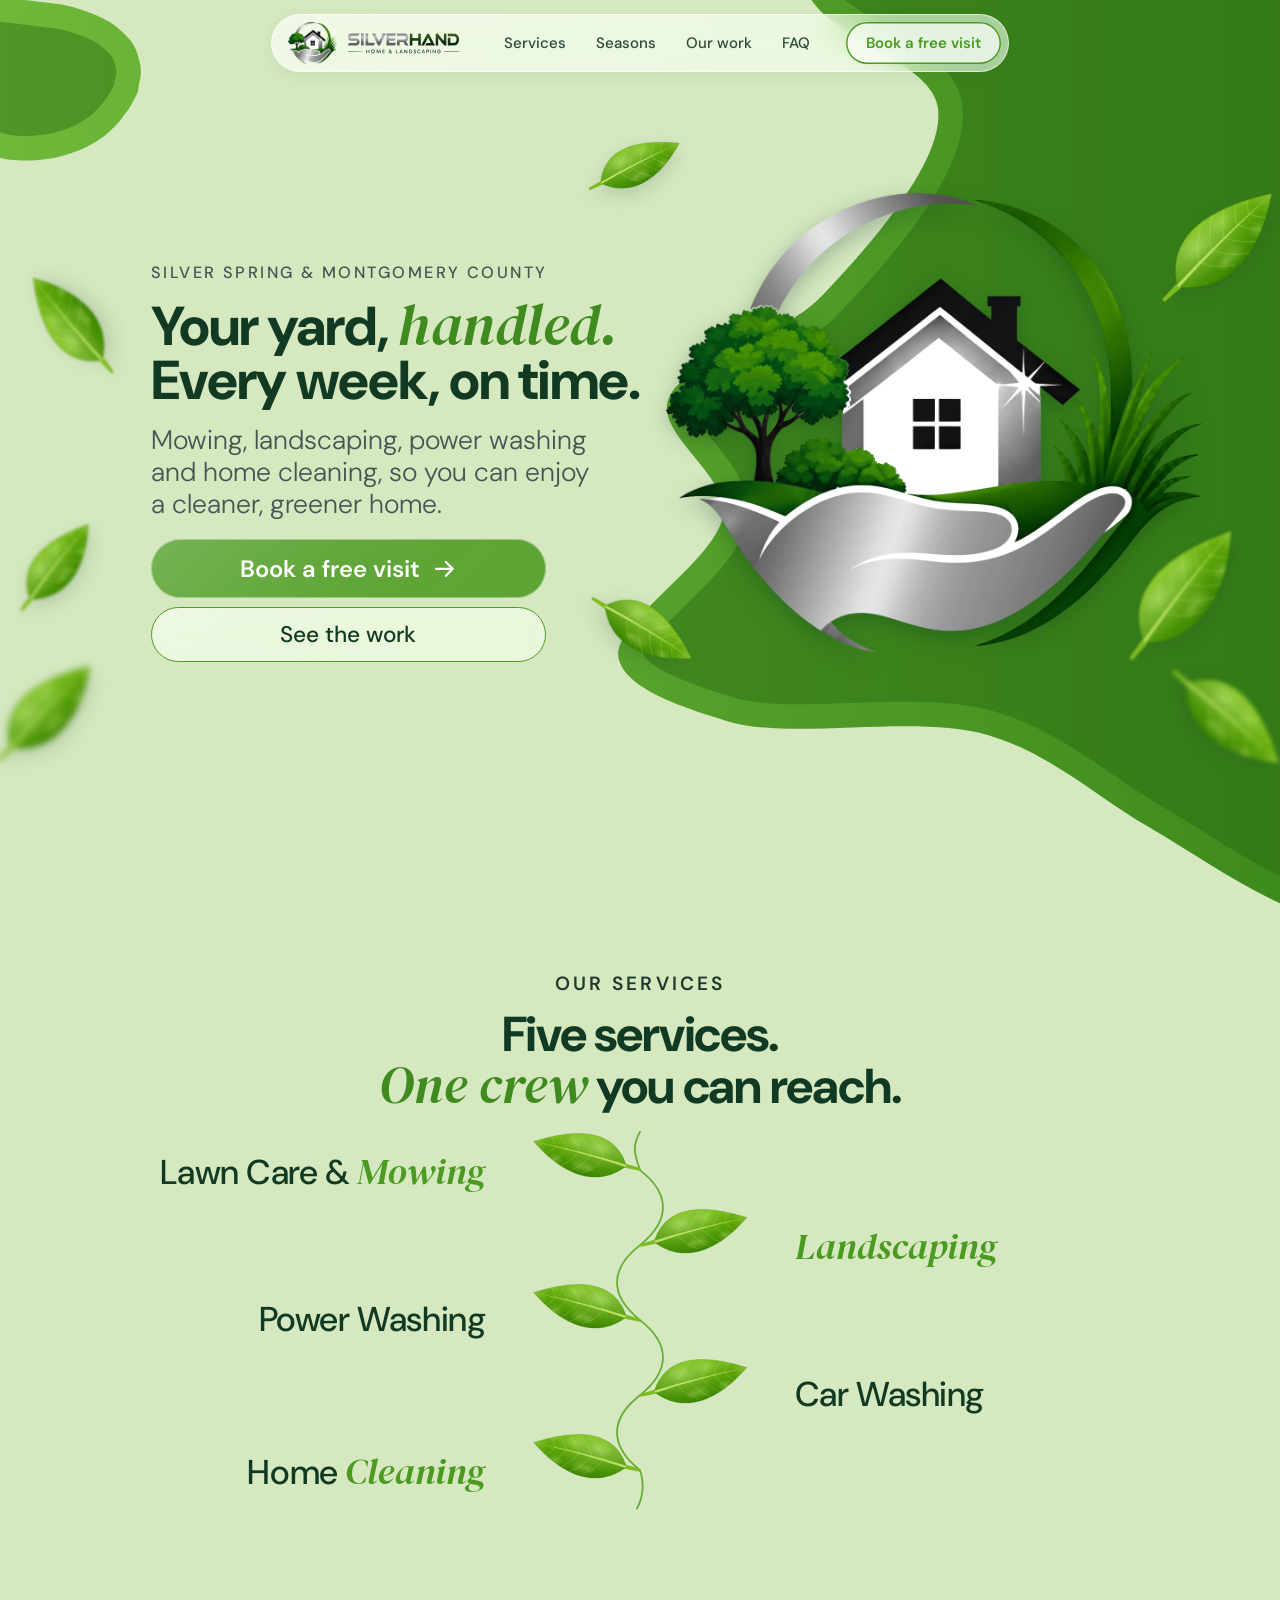
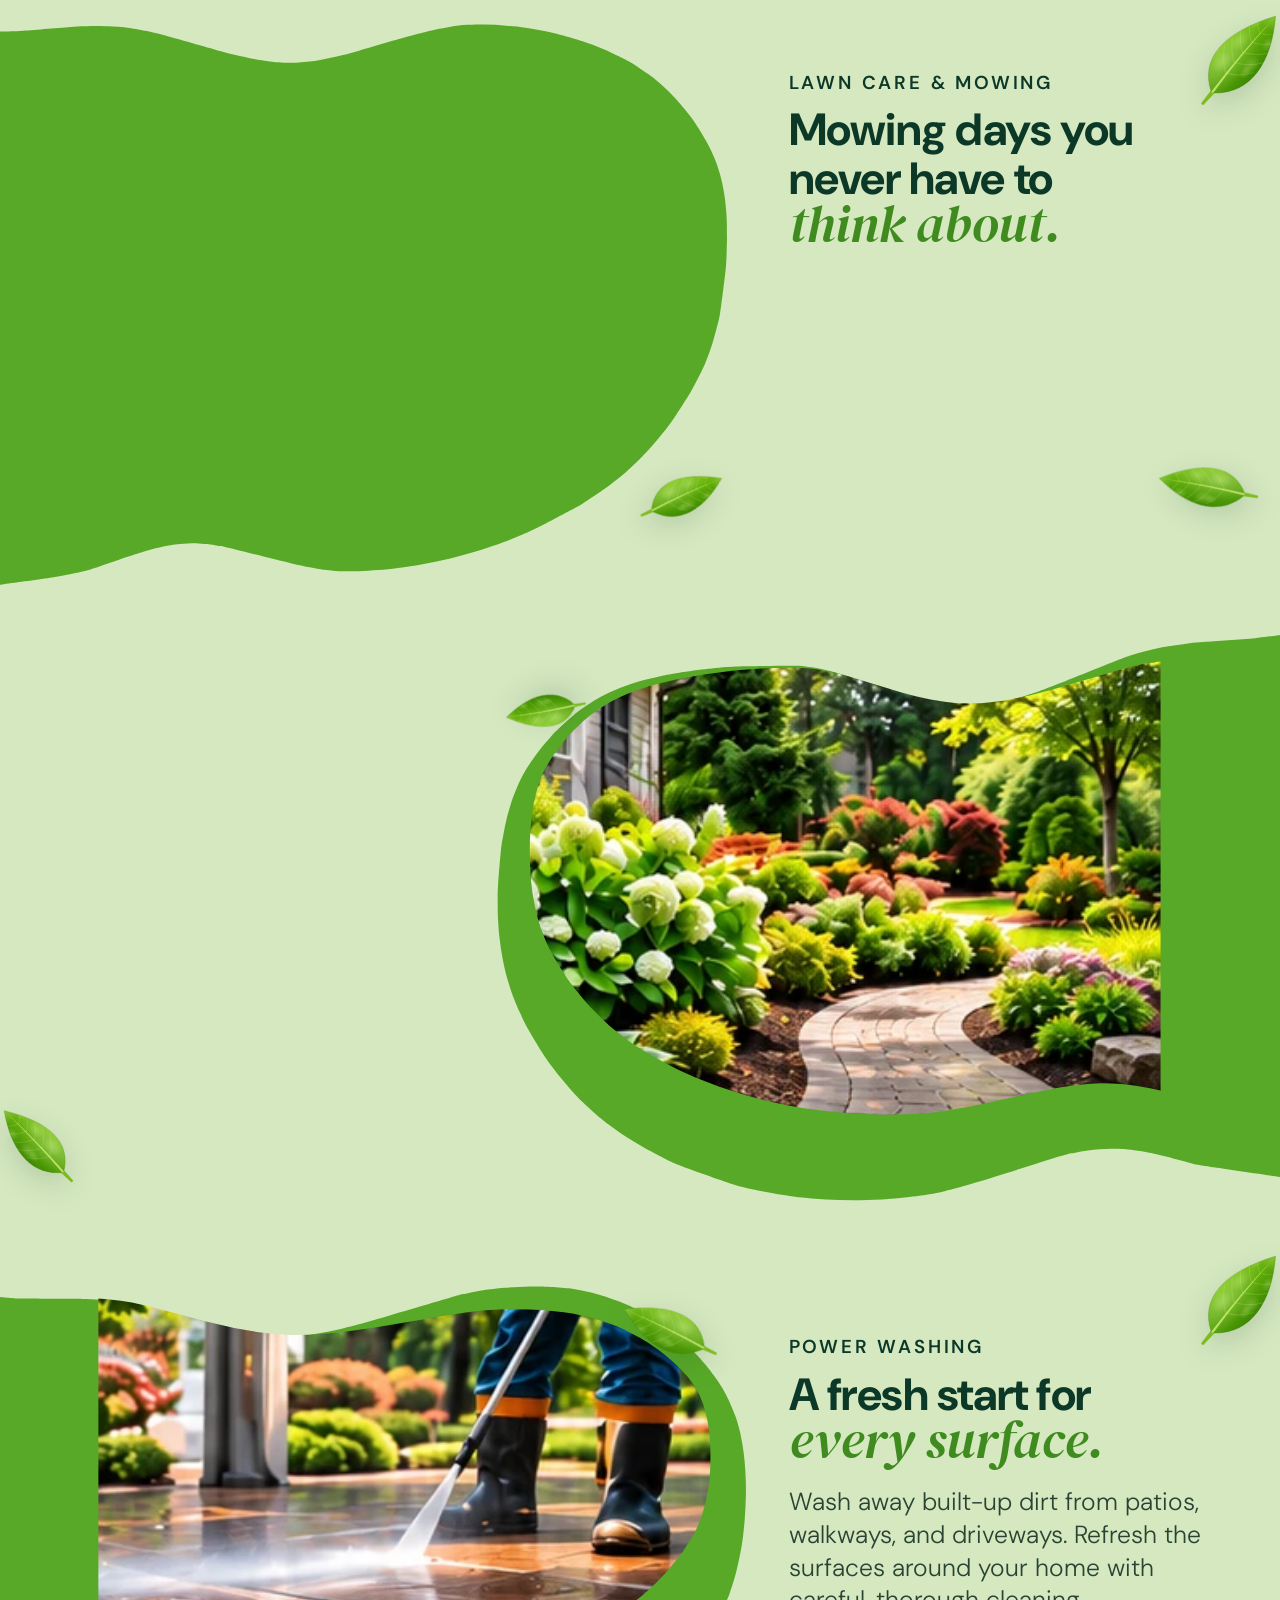
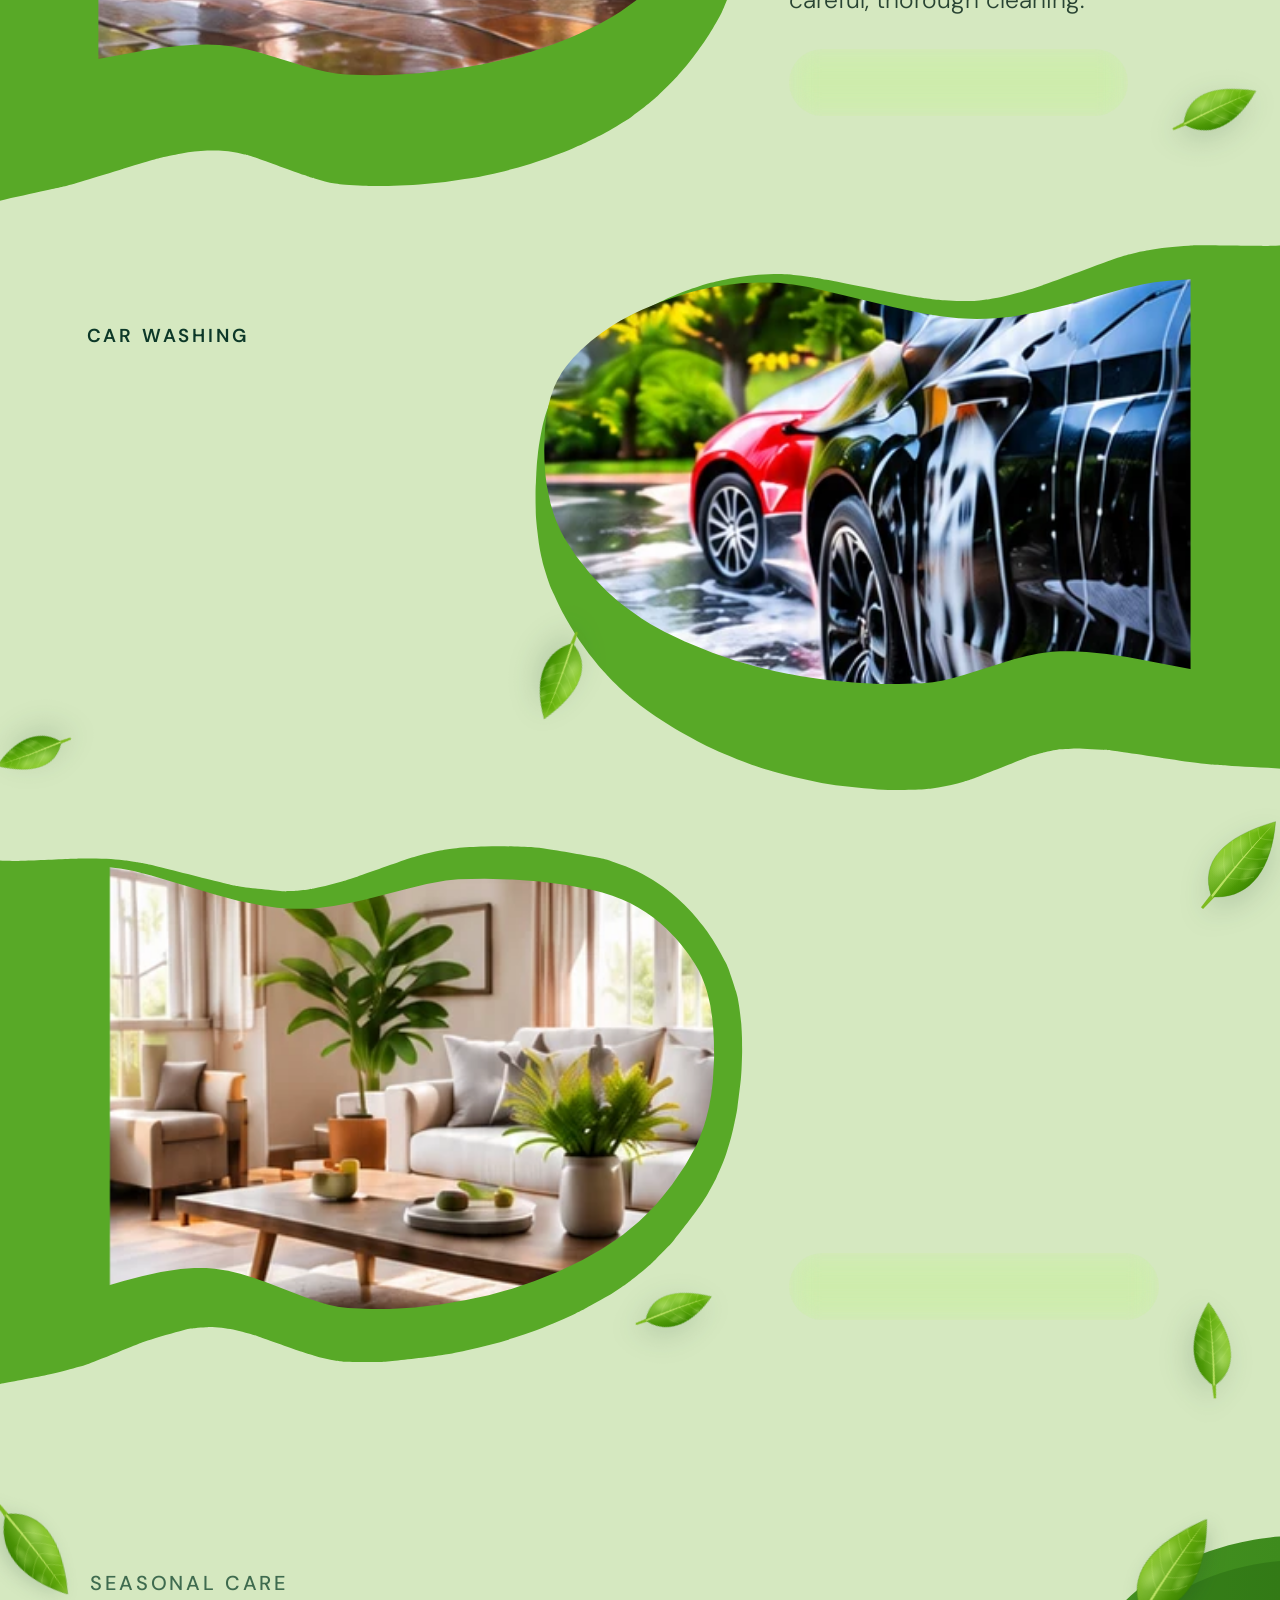
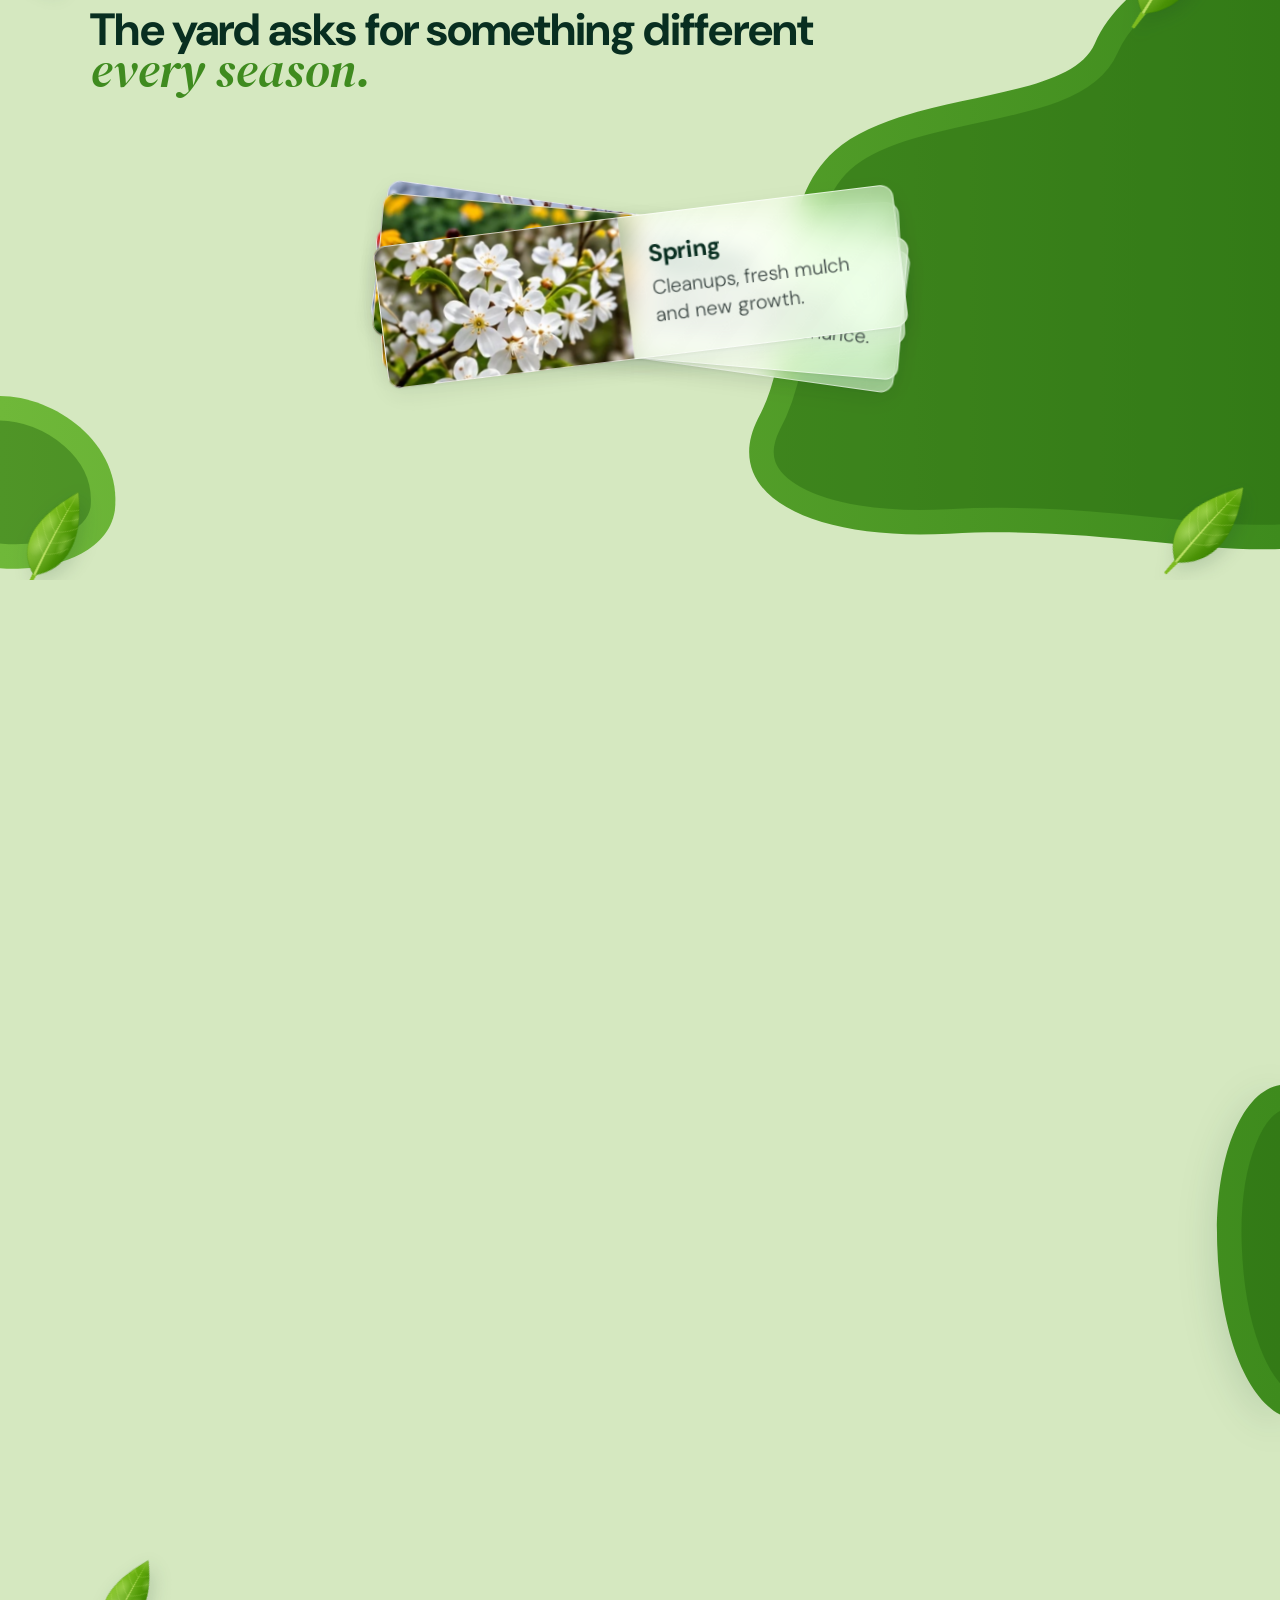
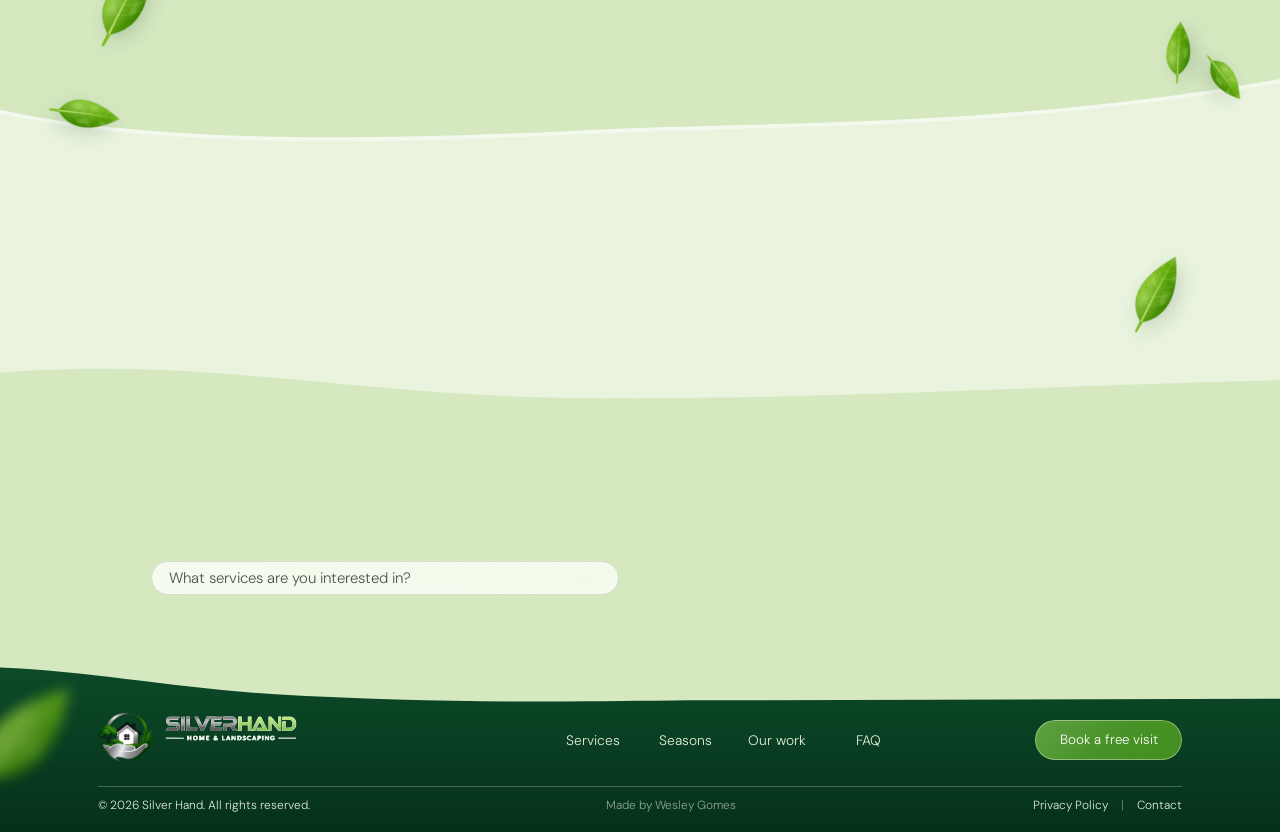
==== commit 08772738: "Our services: centred title, slightly longer branches on all layouts Co-Authored-By: Claude Opus 5.5" ====
--- a/index.html
+++ b/index.html
@@ -460,8 +460,8 @@
     <svg class="svc-waves svc-vine v-d" viewBox="0 0 1672 900" preserveAspectRatio="none" aria-hidden="true">
       <path pathLength="1" d="M 836 312 C 826 330, 828 340, 836 362 C 876 393, 876 428, 836 460 C 796 491, 796 526, 836 558 C 876 589, 876 624, 836 656 C 796 687, 796 722, 836 754 C 842 770, 840 790, 832 804"/>
     </svg>
-    <svg class="svc-waves svc-vine v-t" viewBox="0 0 1672 1010" preserveAspectRatio="none" aria-hidden="true">
-      <path pathLength="1" d="M 836 370 C 826 388, 828 403, 836 425 C 882 463, 882 506, 836 545 C 790 583, 790 626, 836 665 C 882 703, 882 746, 836 785 C 790 823, 790 866, 836 905 C 842 921, 840 941, 832 955"/>
+    <svg class="svc-waves svc-vine v-t" viewBox="0 0 1672 1046" preserveAspectRatio="none" aria-hidden="true">
+      <path pathLength="1" d="M 836 406 C 826 424, 828 439, 836 461 C 882 499, 882 542, 836 581 C 790 619, 790 662, 836 701 C 882 739, 882 782, 836 821 C 790 859, 790 902, 836 941 C 842 957, 840 977, 832 991"/>
     </svg>
     <svg class="svc-waves svc-vine v-m" viewBox="0 0 941 880" preserveAspectRatio="none" aria-hidden="true">
       <path pathLength="1" d="M 470 318 C 460 336, 462 345, 470 367 C 500 399, 500 437, 470 470 C 440 502, 440 540, 470 573 C 500 605, 500 643, 470 676 C 440 708, 440 746, 470 779 C 476 795, 474 815, 466 829"/>
--- a/css/style.css
+++ b/css/style.css
@@ -627,6 +627,8 @@
    balança no hover. --mid = meio da linha do nome, onde fica o cabo da folha.
    As linhas onduladas antigas (.v-dt, .v-m sem .svc-vine) não aparecem mais. */
 .svc-waves:not(.svc-vine) { display: none !important; }
+/* título da seção centralizado sobre a haste */
+.svc-eyebrow, .svc-title { left: calc(var(--cw) / 2 * var(--u)); translate: -50% 0; text-align: center; }
 .svc-vine { display: none; stroke-width: 1.8px; opacity: .9; }
 @media (orientation: landscape) { .svc-vine.v-d { display: block; } }
 @media (orientation: portrait) and (min-width: 641px) { .svc-vine.v-t { display: block; } }
@@ -655,7 +657,7 @@
 
 /* Desktop e qualquer tela deitada */
 @media (orientation: landscape) {
-  .svc-stage { --vx: 836; --gap: 170; --tw: 128; }
+  .svc-stage { --vx: 836; --gap: 192; --tw: 142; }
   #service-lawn-care-mowing { --ty: 330; }
   #service-landscaping      { --ty: 428; }
   #service-power-washing    { --ty: 526; }
@@ -664,16 +666,16 @@
 }
 /* Tablet em pé: título e nomes maiores, palco mais alto */
 @media (orientation: portrait) and (min-width: 641px) {
-  .svc-stage { --ch: 1010; --vx: 836; --gap: 180; --tw: 136; }
-  #service-lawn-care-mowing { --ty: 384; }
-  #service-landscaping      { --ty: 504; }
-  #service-power-washing    { --ty: 624; }
-  #service-car-washing      { --ty: 744; }
-  #service-home-cleaning    { --ty: 864; }
+  .svc-stage { --ch: 1046; --vx: 836; --gap: 202; --tw: 150; }
+  #service-lawn-care-mowing { --ty: 420; }
+  #service-landscaping      { --ty: 540; }
+  #service-power-washing    { --ty: 660; }
+  #service-car-washing      { --ty: 780; }
+  #service-home-cleaning    { --ty: 900; }
 }
 /* Celular em pé: "Lawn Care &" e "Mowing" em duas linhas para caber ao lado da haste */
 @media (orientation: portrait) and (max-width: 640px) {
-  .svc-stage { --ch: 880; --n-fs: 44; --vx: 470; --gap: 118; --tw: 94; }
+  .svc-stage { --ch: 880; --n-fs: 44; --vx: 470; --gap: 125; --tw: 100; }
   .svc-br { display: inline; }
   #service-lawn-care-mowing { --ty: 310; --mid: 57; }
   #service-landscaping      { --ty: 439; }
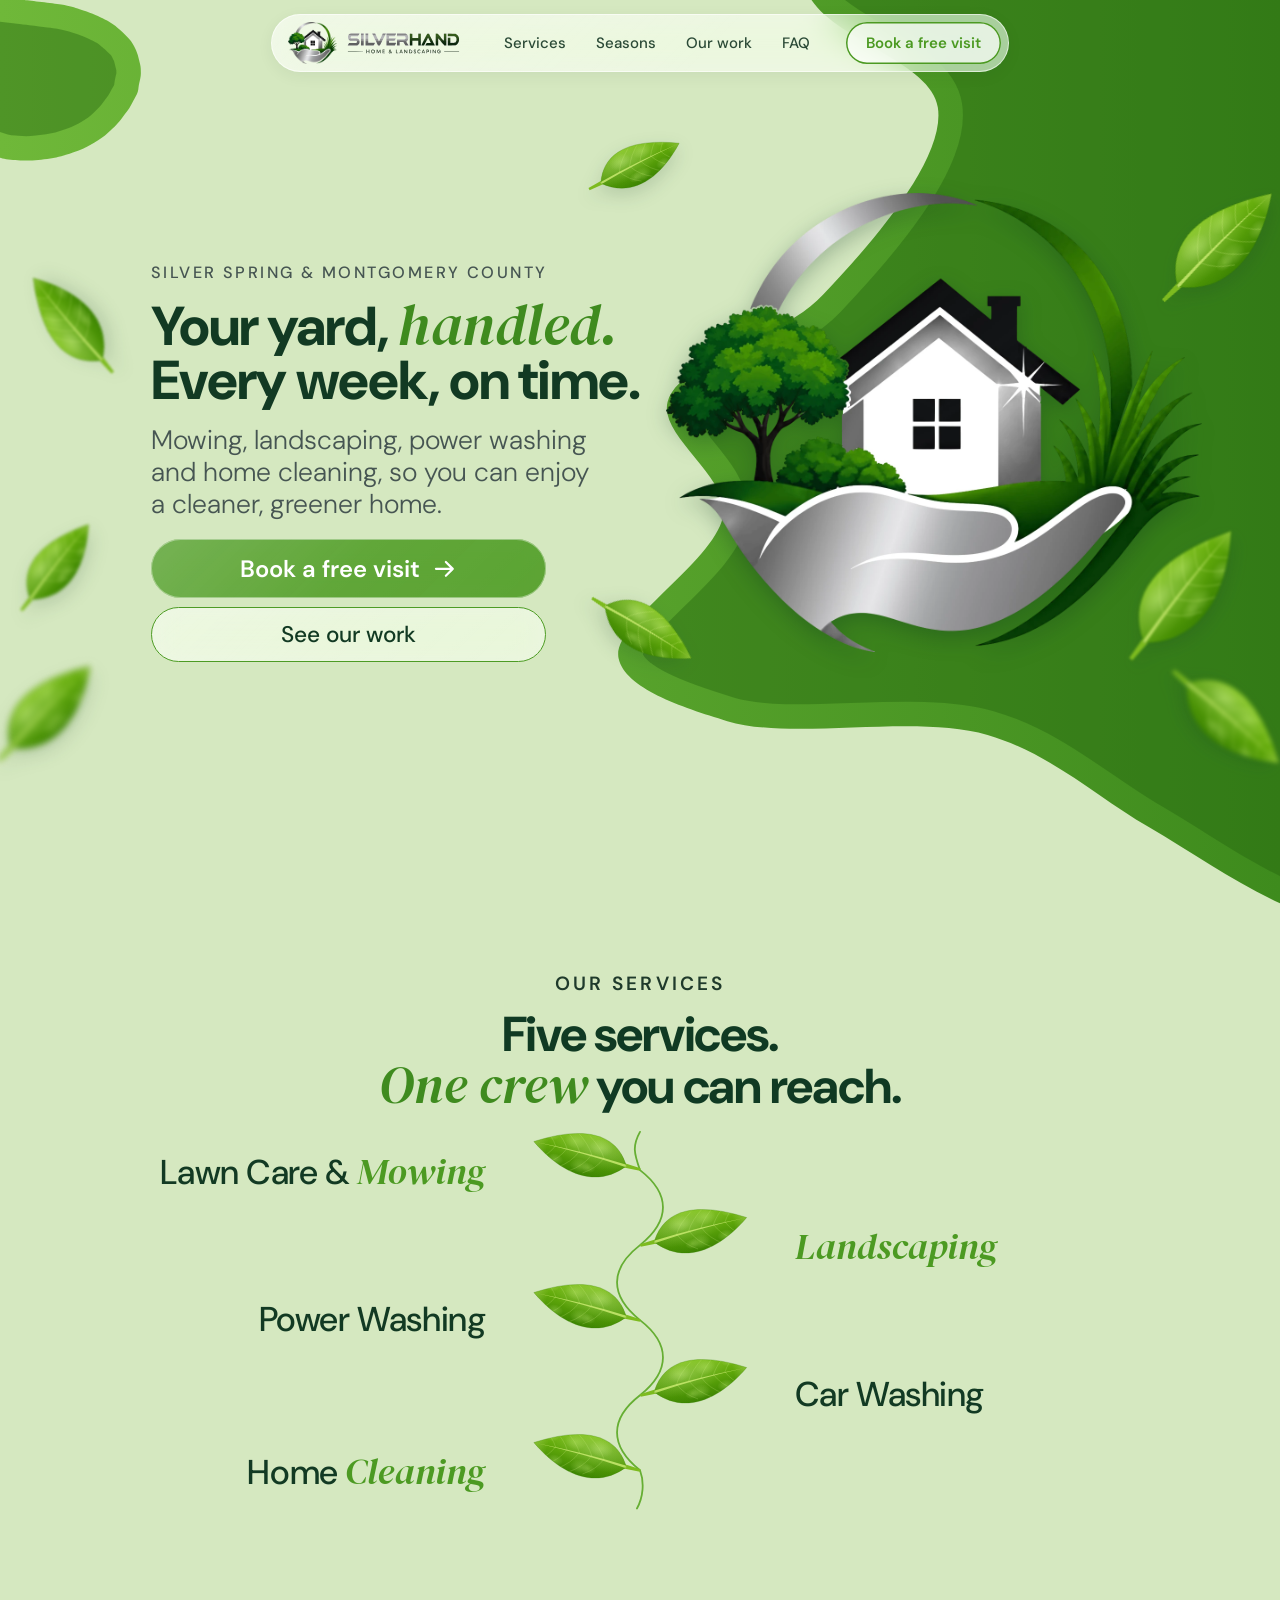
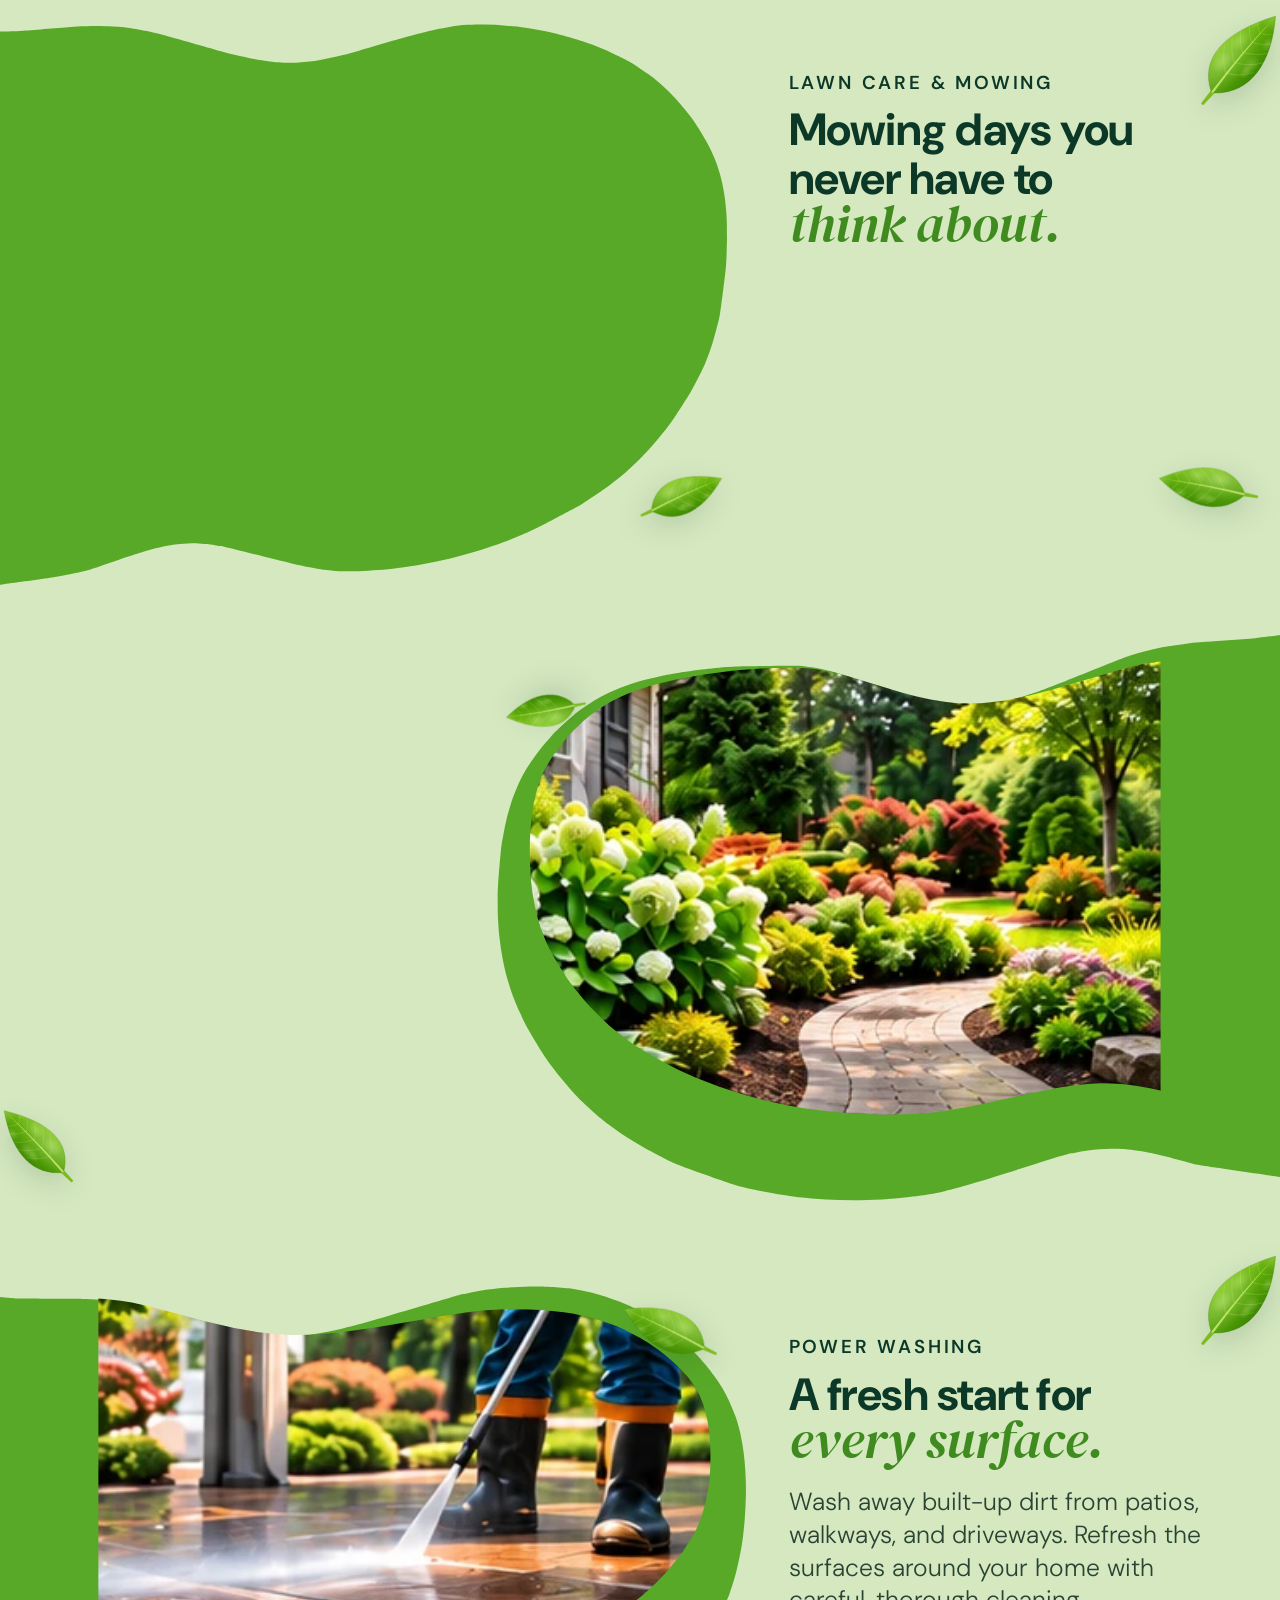
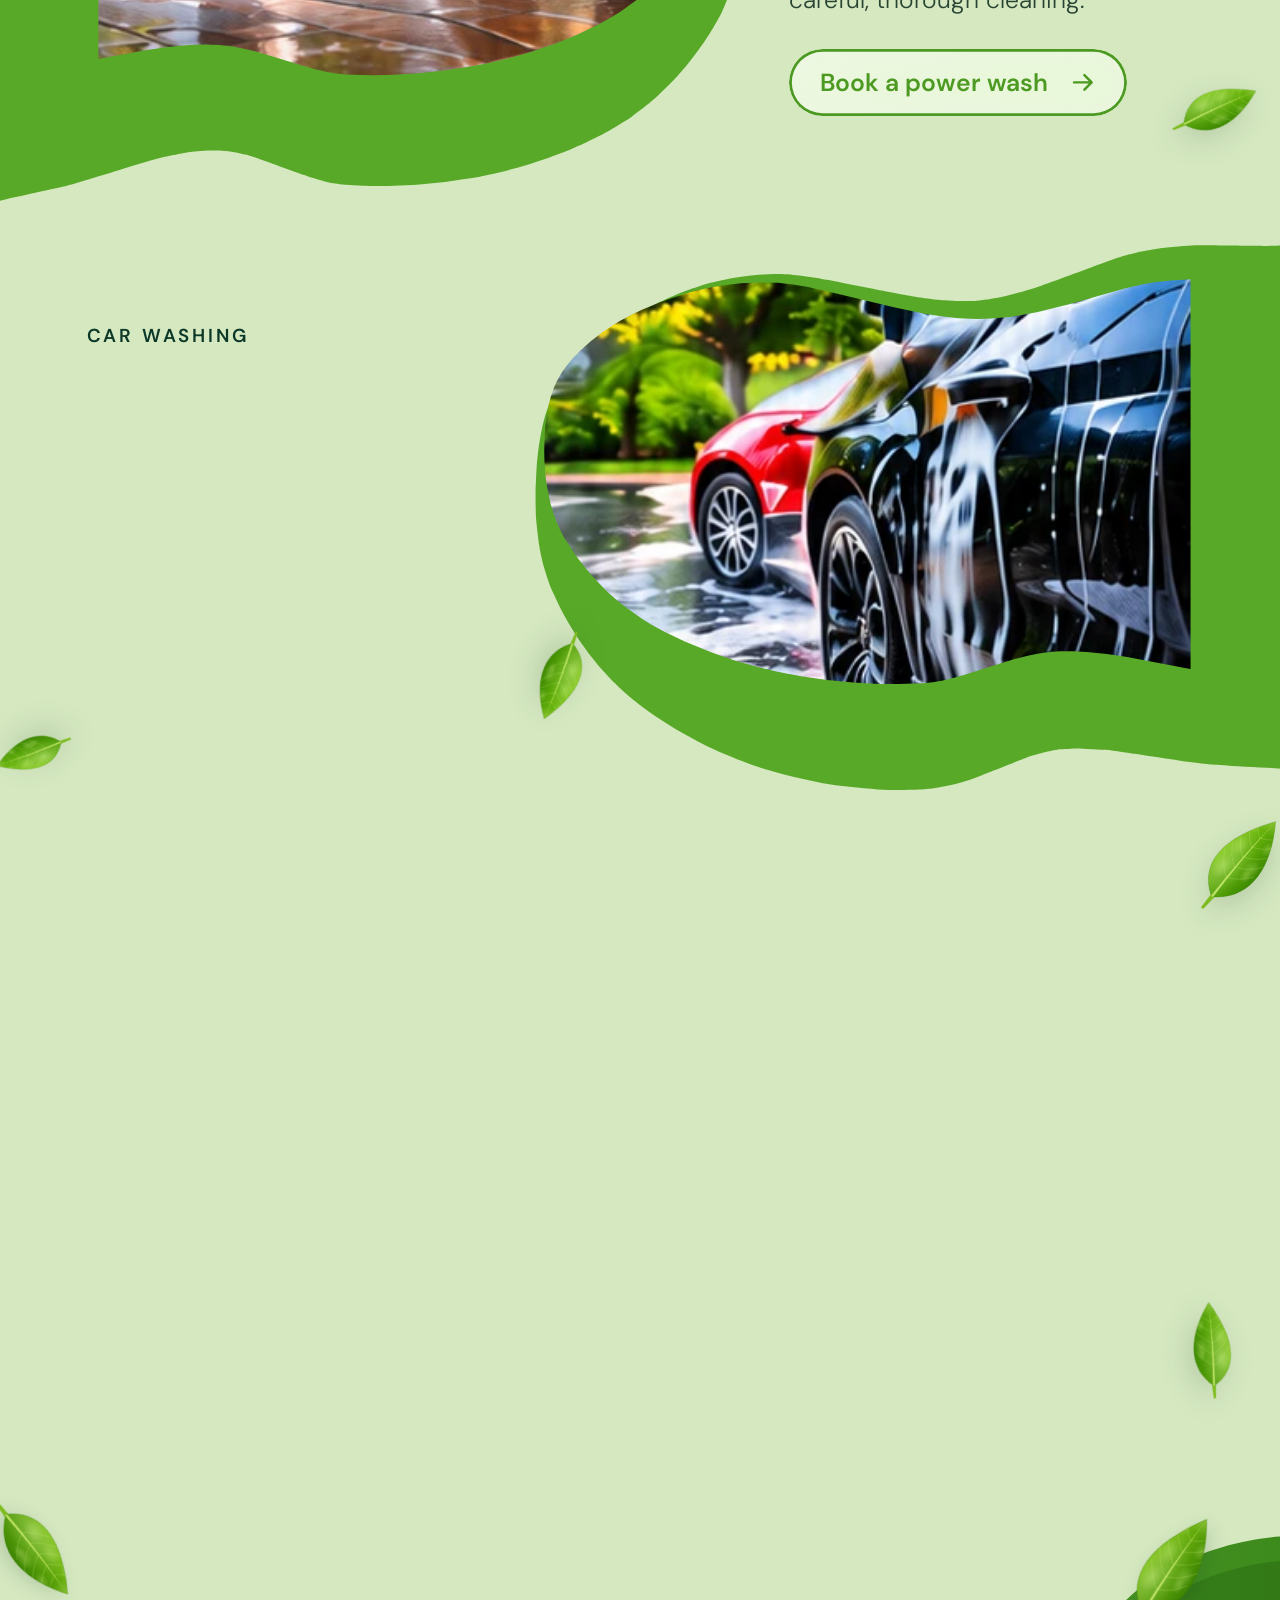
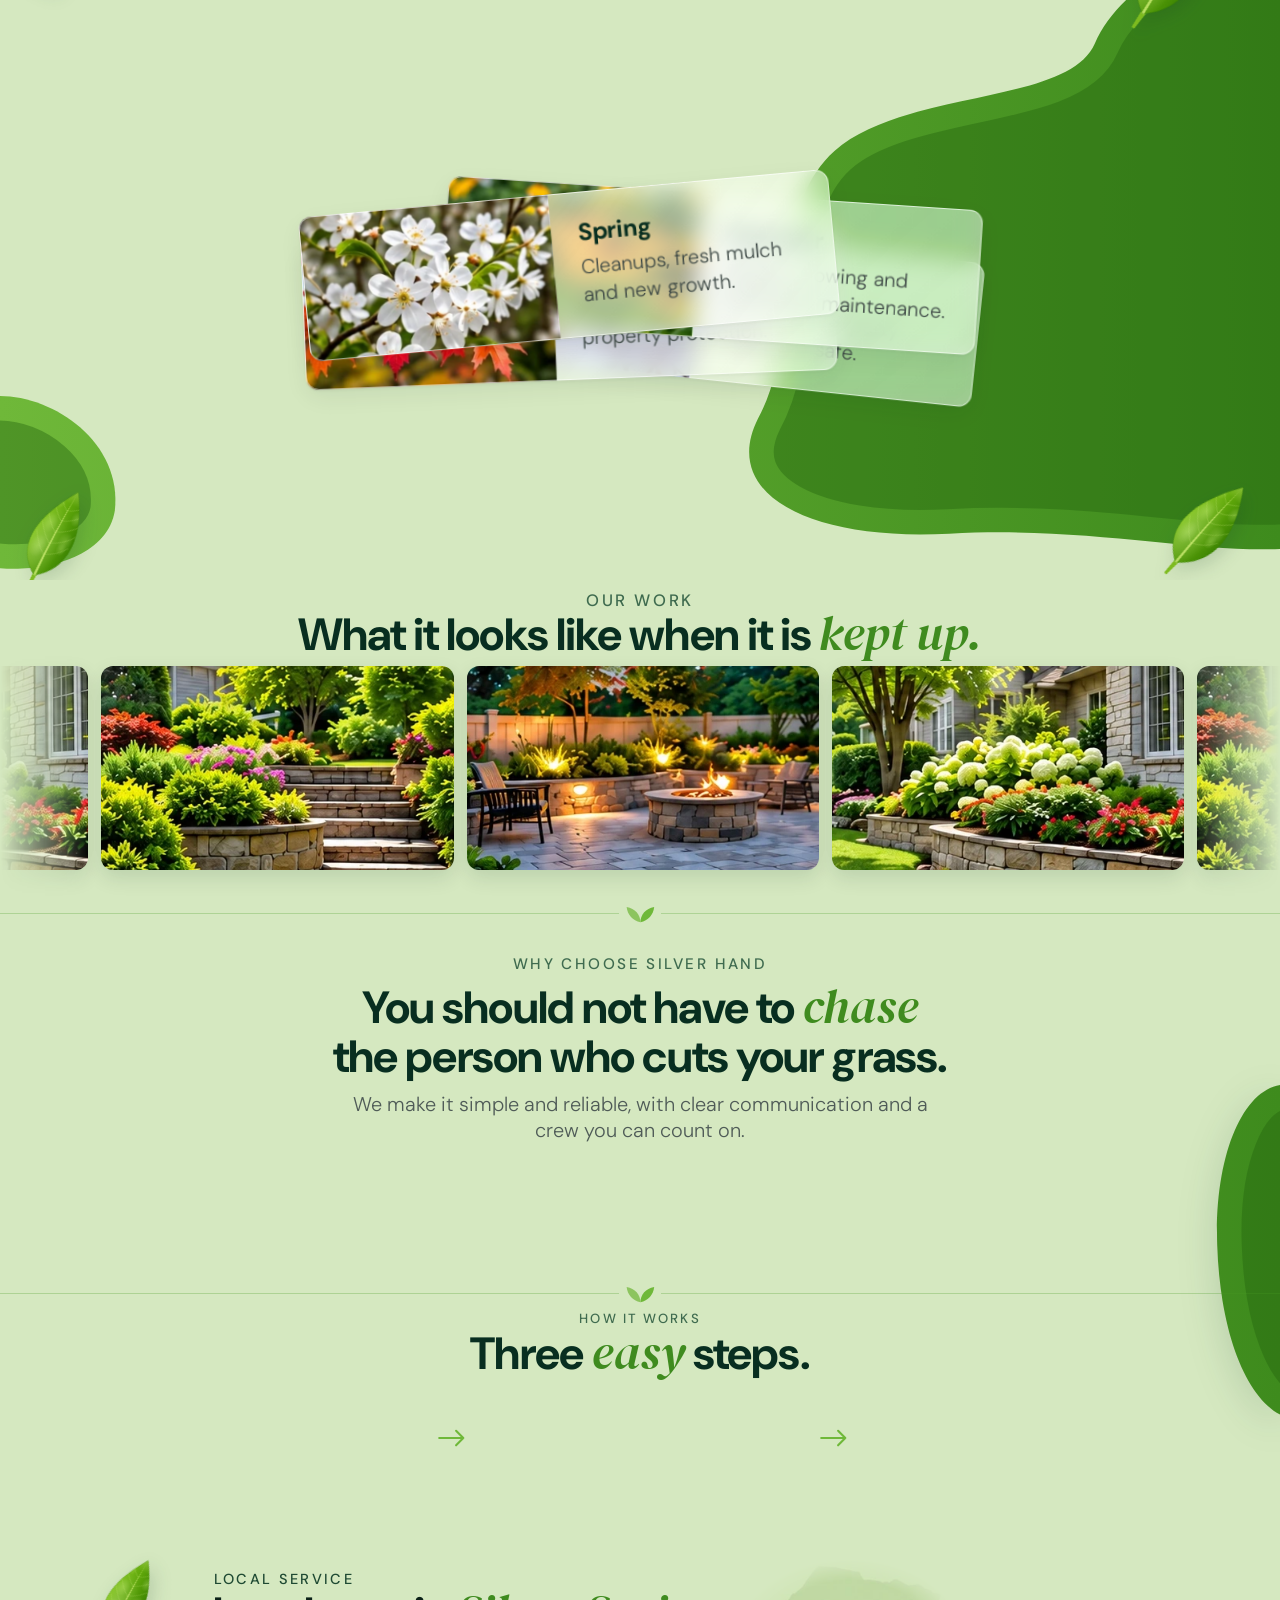
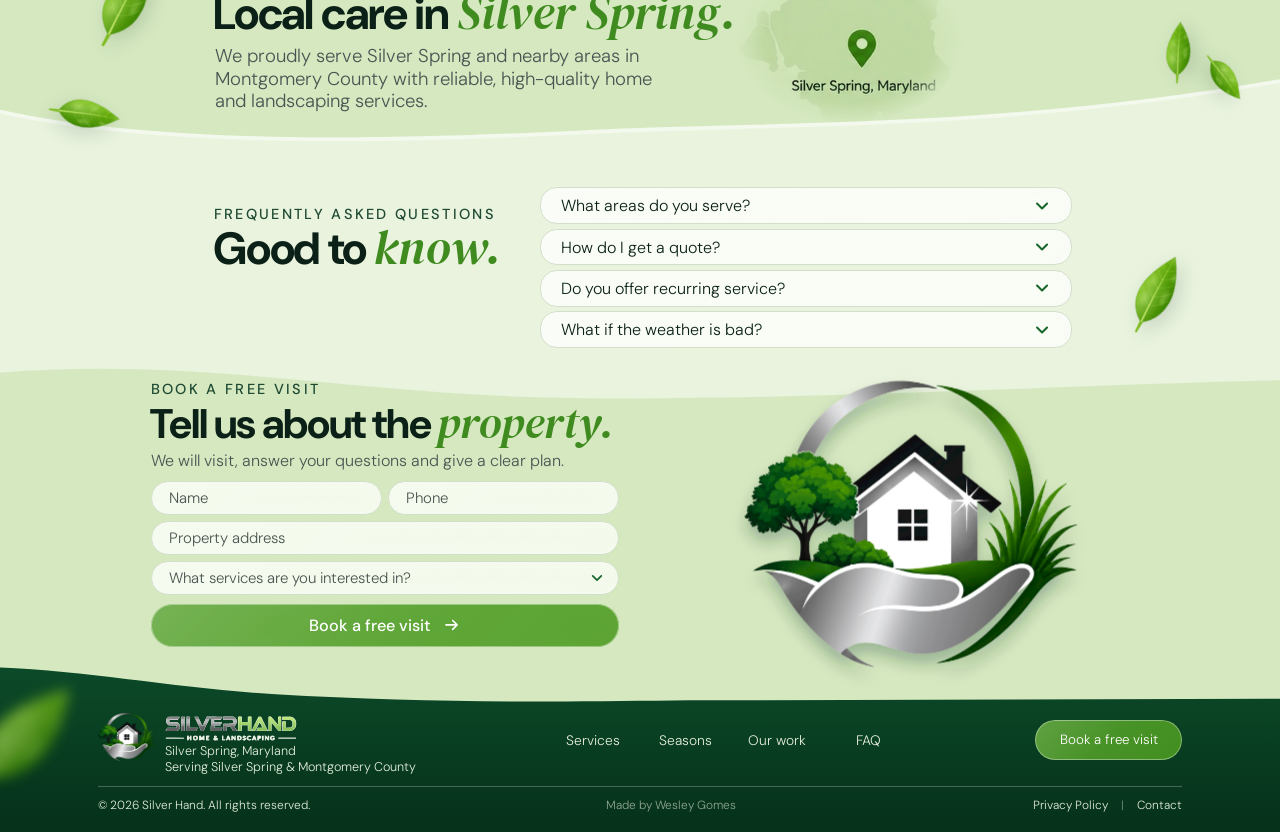
==== commit 3598676a: "Same labels for the same actions across the site - Booking section label: Book a free visit (same as" ====
--- a/index.html
+++ b/index.html
@@ -442,7 +442,7 @@
       Book a free visit
       <svg viewBox="0 0 24 24" aria-hidden="true"><path d="M3 12h17m-7-7 7 7-7 7" fill="none" stroke="currentColor" stroke-width="2.2" stroke-linecap="round" stroke-linejoin="round"/></svg>
     </a>
-    <a id="cta-see-work" class="cta secondary px" href="#work" data-action="view-work">See the work</a>
+    <a id="cta-see-work" class="cta secondary px" href="#work" data-action="view-work">See our work</a>
 
 
   </div>
@@ -925,8 +925,8 @@
       </details>
     </div>
 
-    <!-- Book a visit -->
-    <p class="fin-t fin-eb fin-bEb" id="book">Book a visit</p>
+    <!-- Book a free visit -->
+    <p class="fin-t fin-eb fin-bEb" id="book">Book a free visit</p>
     <h2 class="fin-t fin-hd fin-bH">Tell us about the <em>property.</em></h2>
     <p class="fin-t fin-p fin-bP"><span class="fin-m-hide">We will visit, answer your questions and give a clear plan.</span><span class="fin-m-only">We will visit, answer your questions</span><span class="fin-m-only">and give a clear plan.</span></p>
     <!-- Sem servidor ainda: o JS valida e mostra a confirmação, mas não envia nada. -->
--- a/css/style.css
+++ b/css/style.css
@@ -1938,7 +1938,7 @@
 /* ---------- Hierarquia dos botões ----------
    Principais (verdes cheios): o da hero e o do formulário. Os das seções de
    serviço são secundários: vidro claro com contorno verde, enchendo de verde
-   no hover (mesmo efeito do "See the work"). */
+   no hover (mesmo efeito do "See our work"). */
 .svx .svx-cta.mow-cta:not(#_) {
   background: var(--glass-sheen), var(--glass-white);
   color: var(--btn);
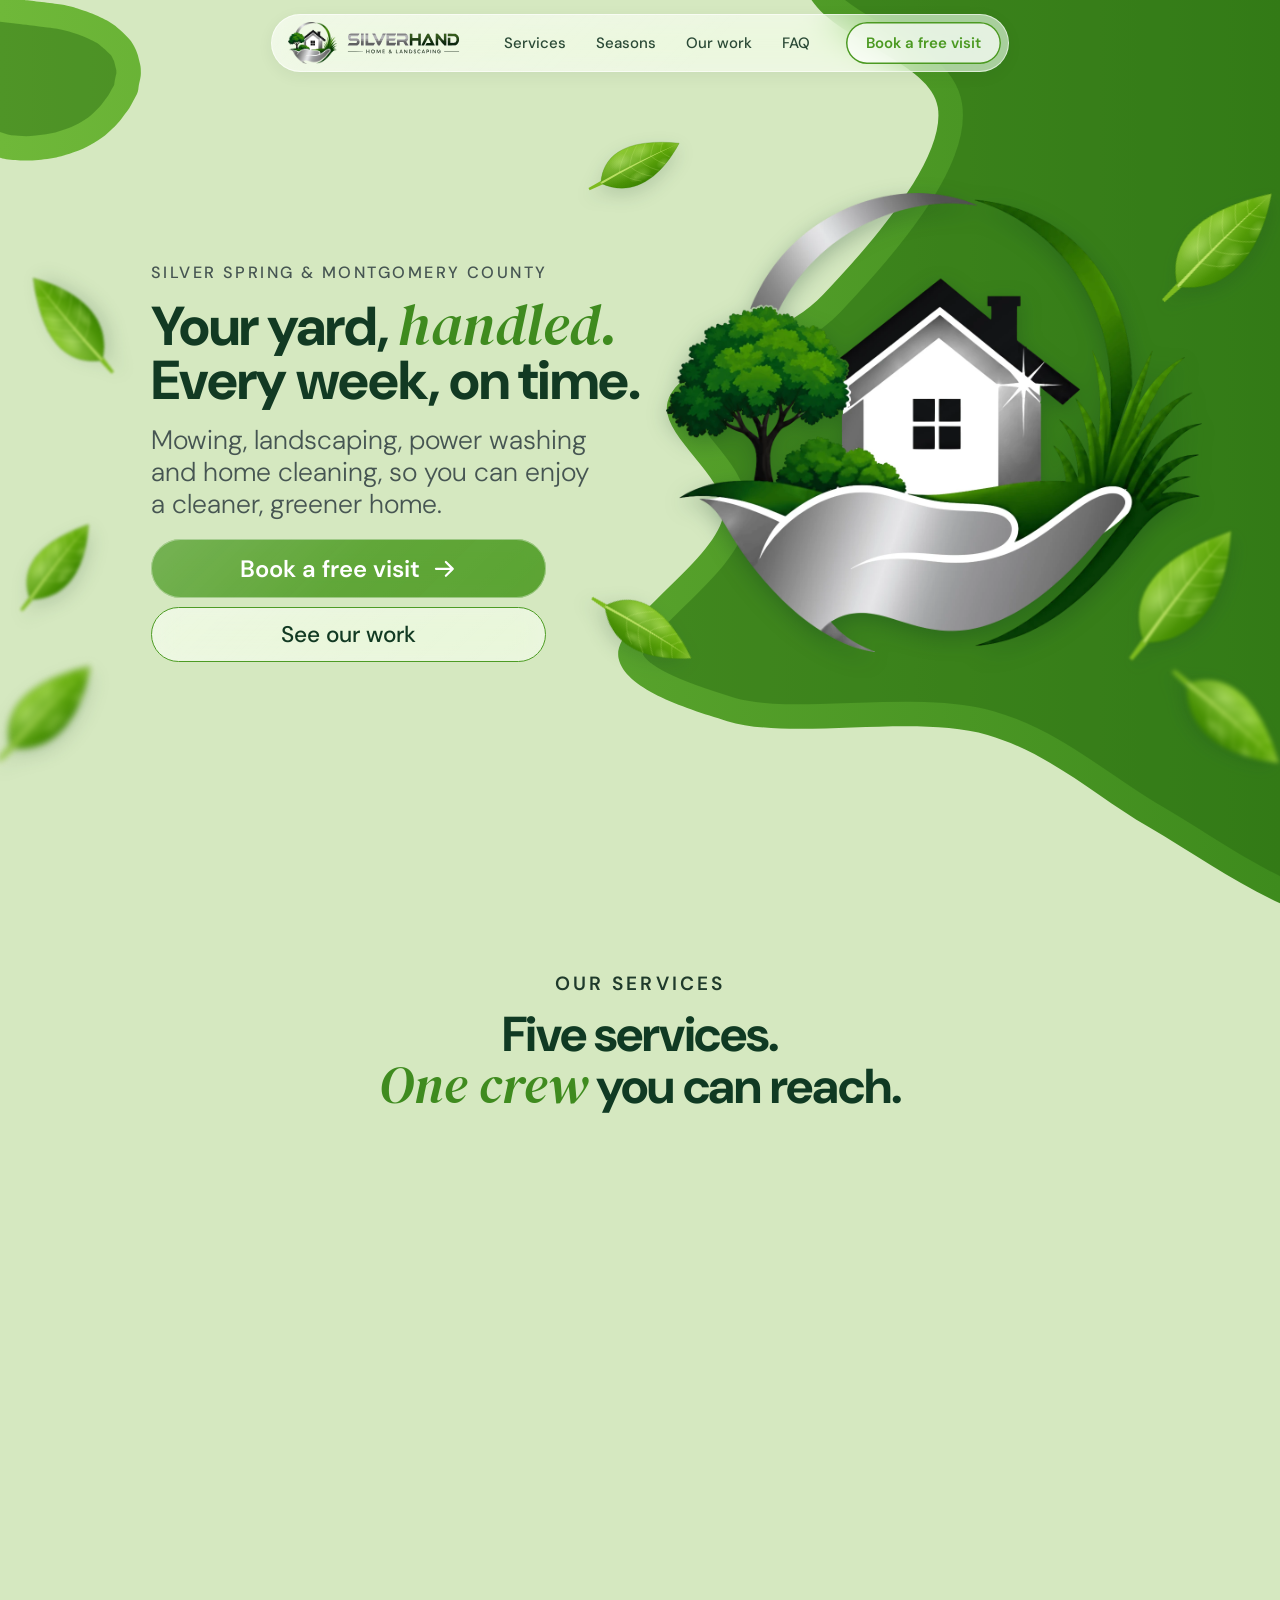
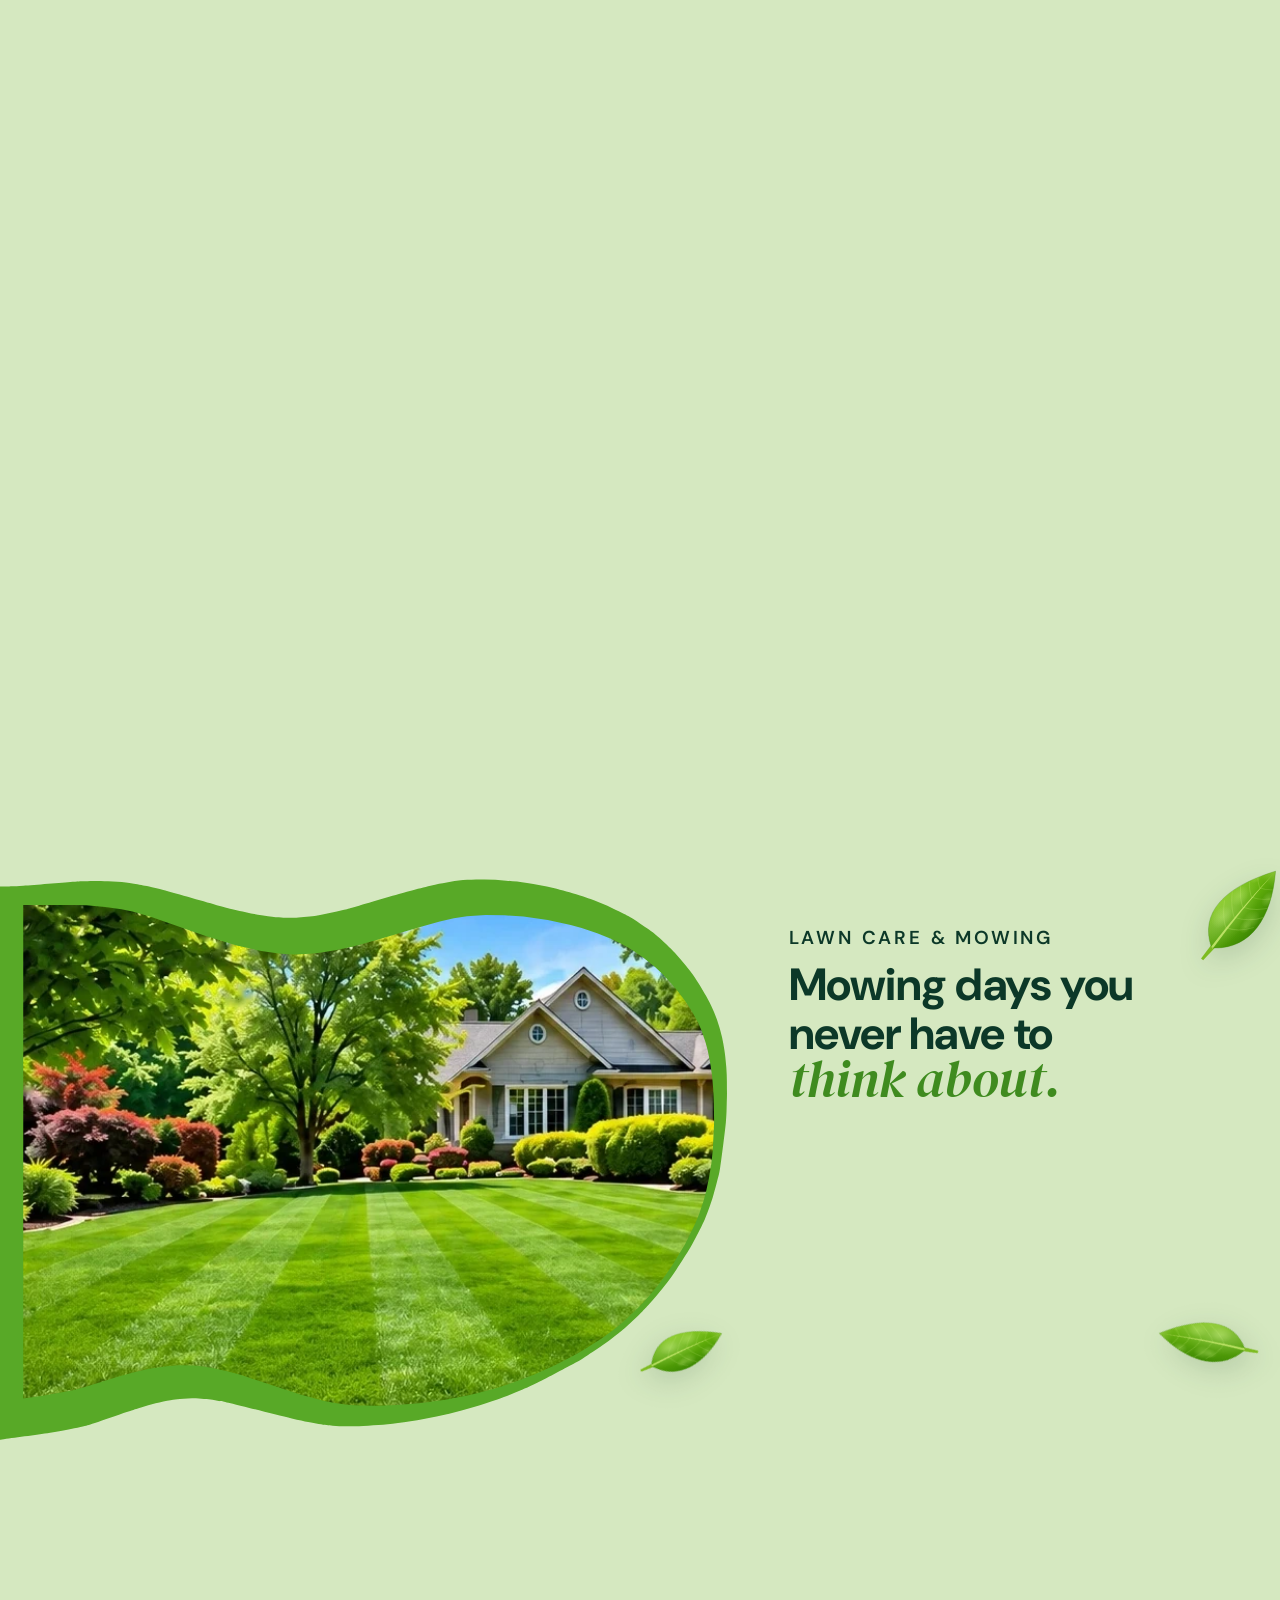
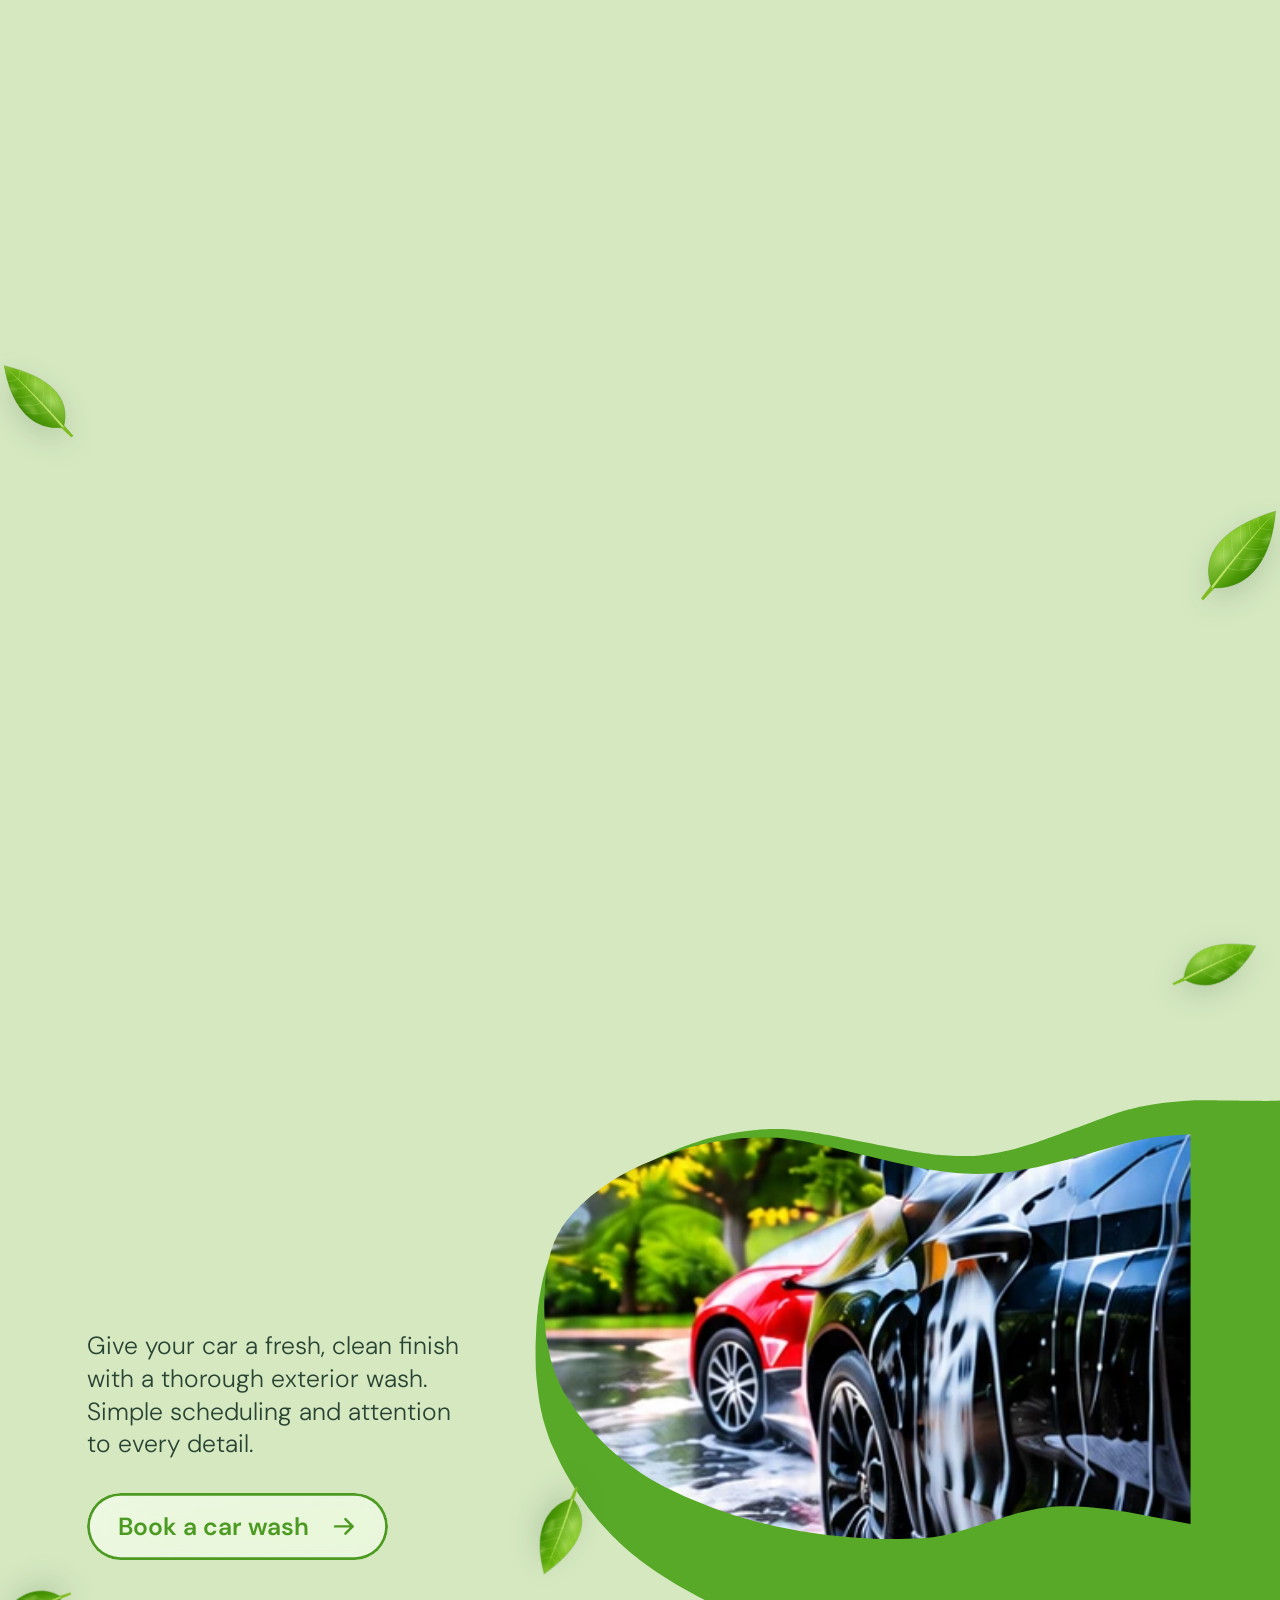
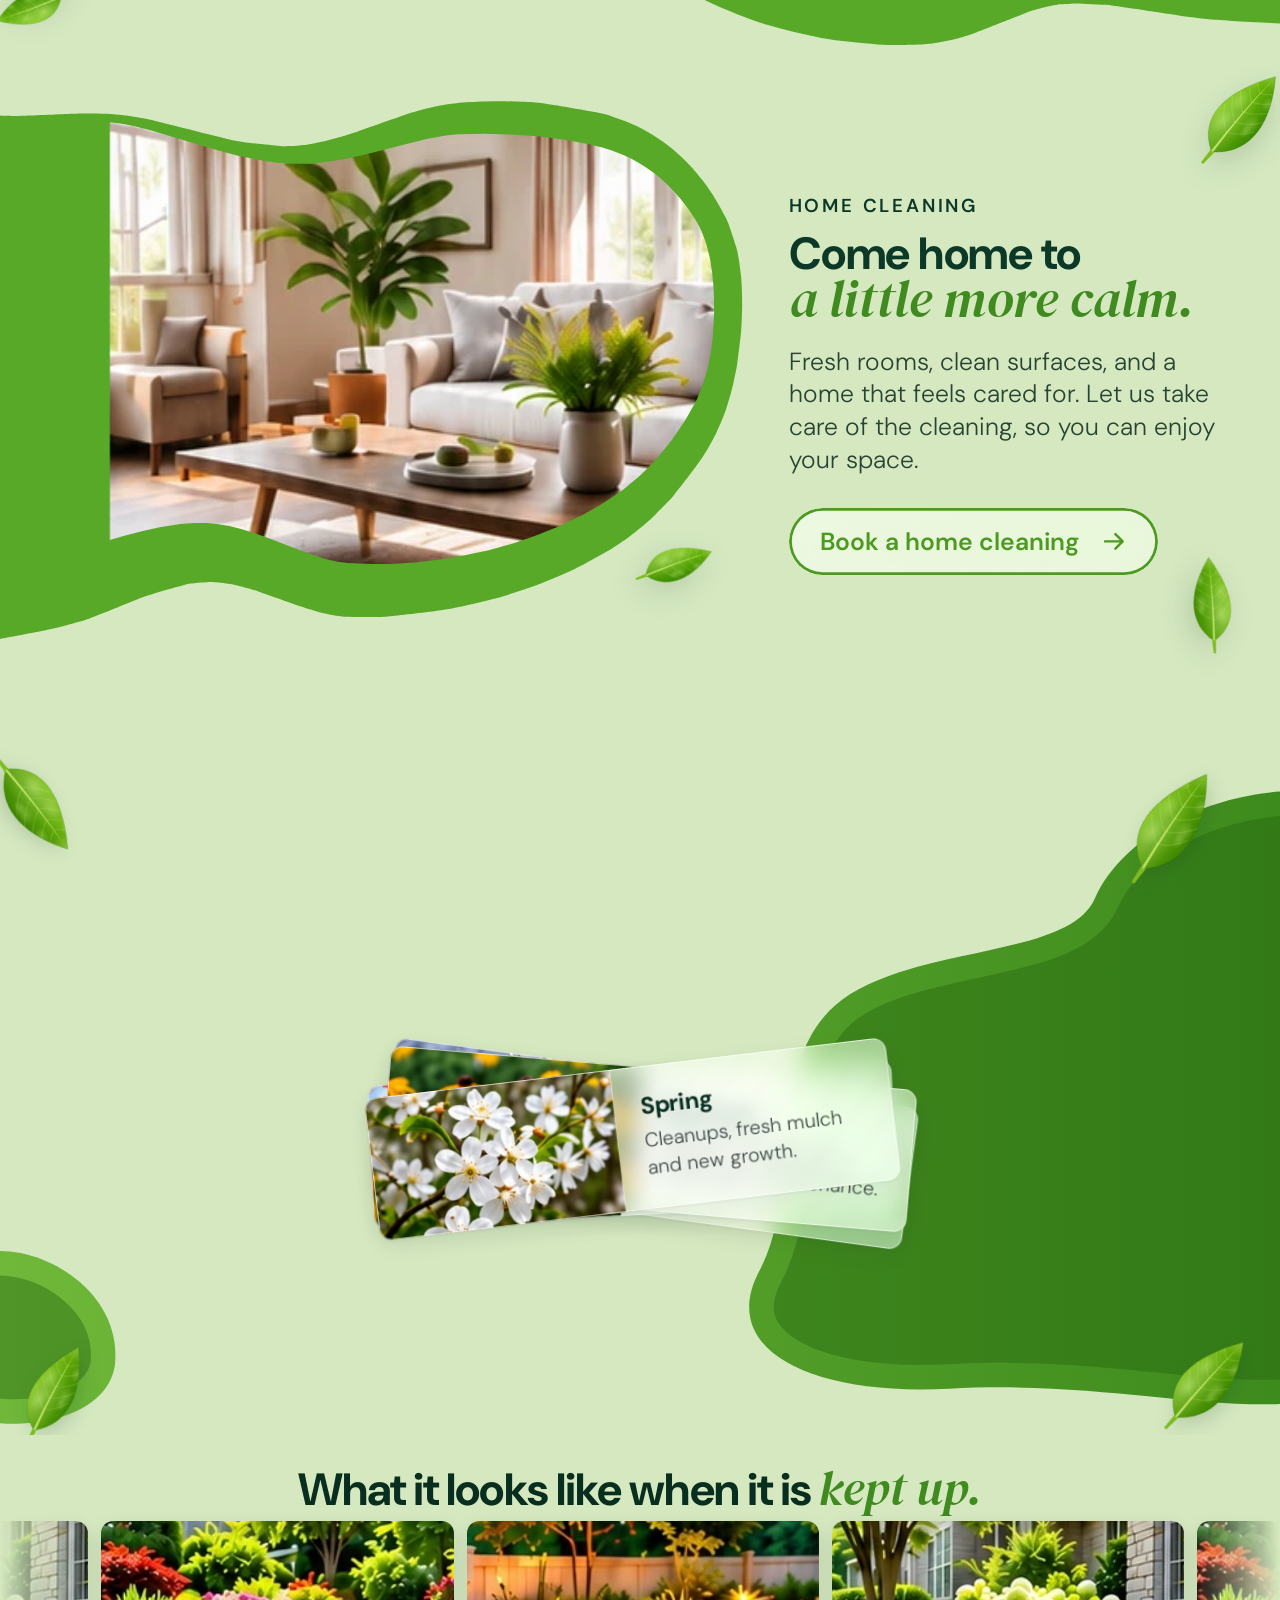
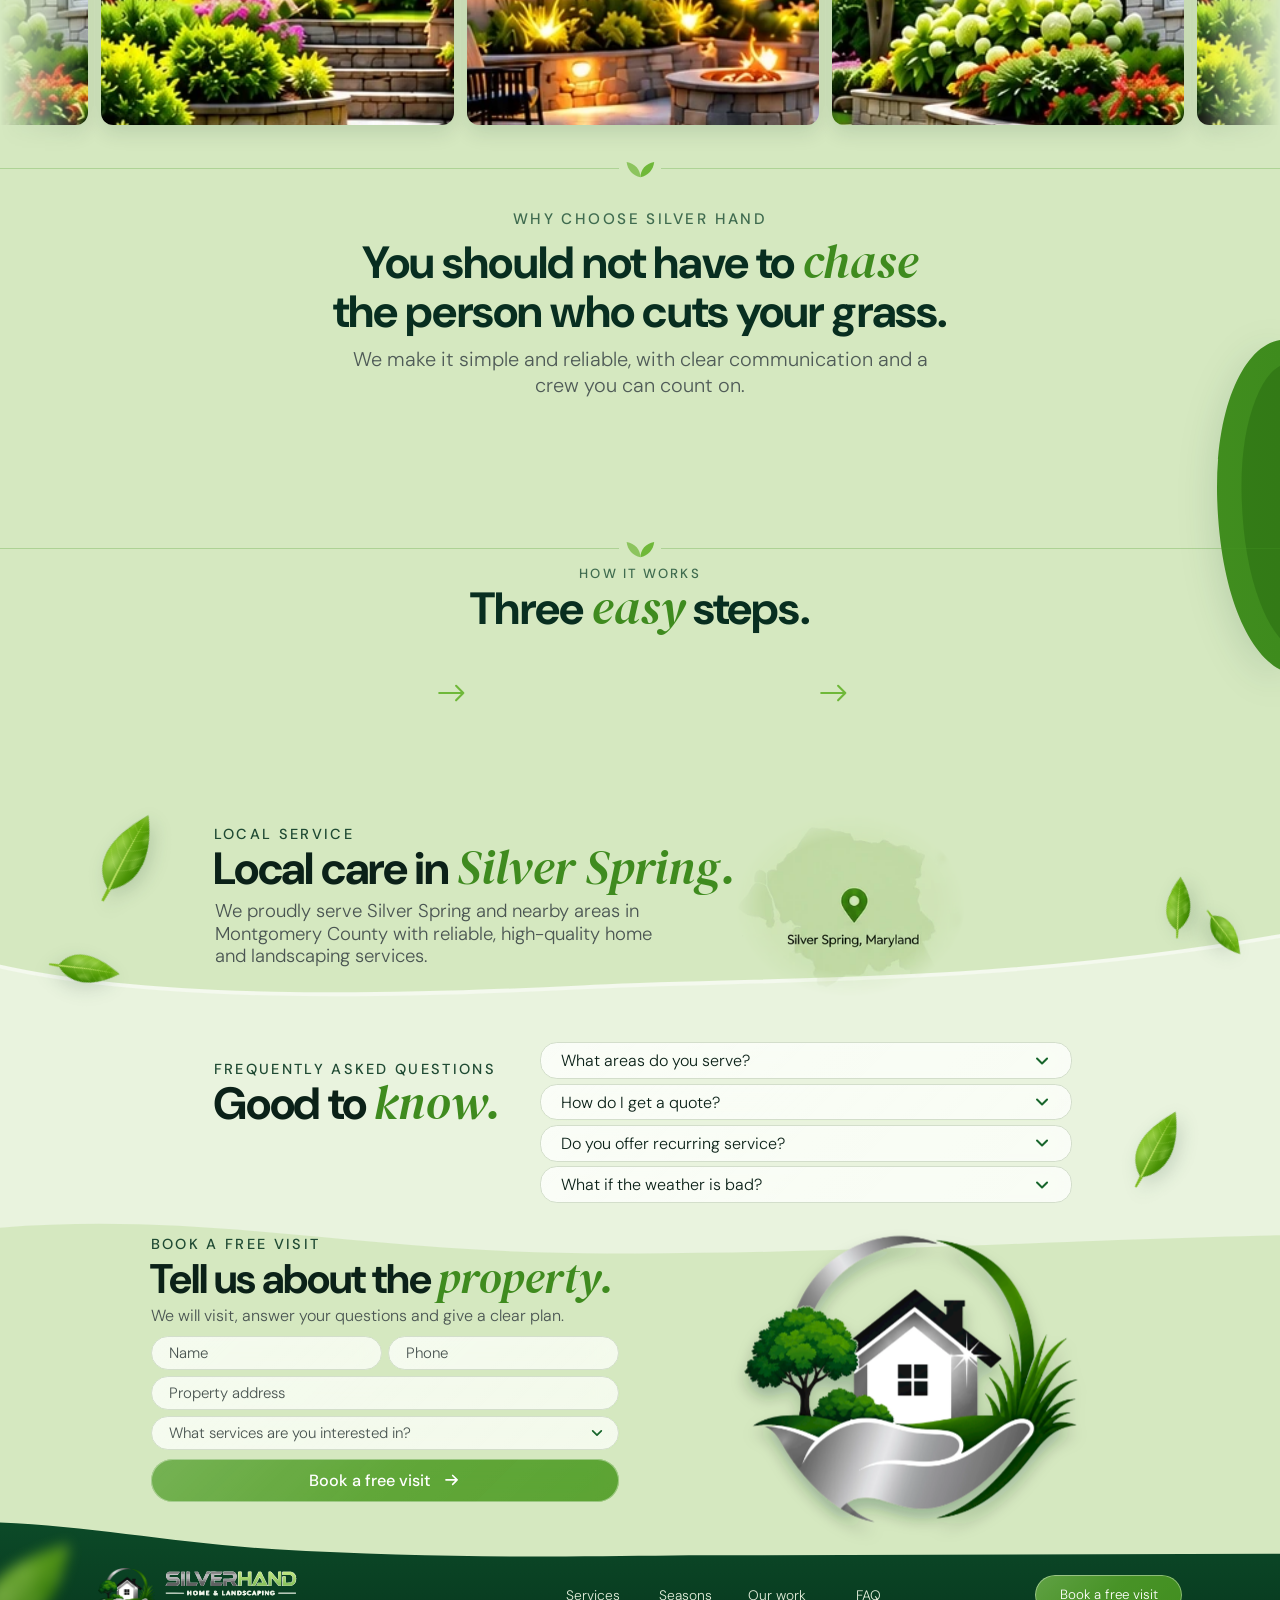
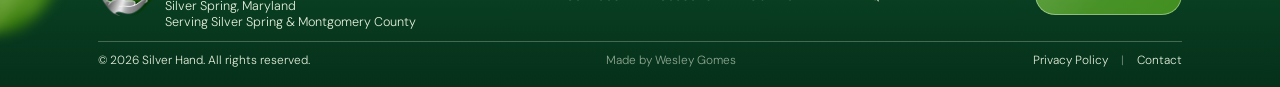
==== commit 7c6832cd: "Our services: the section holds still while the stem grows and lets go after the last name The stage" ====
--- a/index.html
+++ b/index.html
@@ -484,6 +484,8 @@
     </ul>
 
   </div>
+  <!-- espaço de rolagem enquanto o palco fica preso na tela (só com o efeito ligado) -->
+  <div class="svc-pin" aria-hidden="true"></div>
 </section>
 
 <!-- Recortes das fotos das seções de serviço: contorno vetorial (liso em
--- a/css/style.css
+++ b/css/style.css
@@ -654,6 +654,37 @@
 .is-r:has(.svc-item:focus-visible) .svc-twig { rotate: -4deg; }
 .is-l:has(.svc-item:focus-visible) .svc-twig { rotate: 4deg; }
 @media (prefers-reduced-motion: reduce) { .svc-twig { transition: none; } }
+/* Crescer com o scroll (js/main.js põe .svc-grow na seção e .is-grown em cada
+   nome alcançado pela haste): a folha brota do cabo e o nome sobe de trás de
+   uma linha invisível logo depois; tudo volta ao rolar para cima. */
+/* Palco preso: enquanto a haste cresce a seção fica parada no meio da tela e
+   a rolagem só desenha (o espaço de rolagem vem do .svc-pin, logo abaixo do
+   palco); ao aparecer o último nome a seção se solta. Só quando o palco cabe
+   inteiro na tela (js/main.js põe .svc-pinned); senão a haste cresce
+   conforme a seção passa, sem prender. overflow: clip não quebra o sticky. */
+.svc-pin { display: none; }
+.services.svc-pinned { overflow: clip; }
+.svc-pinned .svc-stage { position: sticky; top: max(0px, calc((100svh - var(--ch) * var(--u)) / 2 + 24px)); }
+.svc-pinned .svc-pin { display: block; height: 95svh; }
+@media (orientation: portrait) and (max-width: 640px) { .svc-pinned .svc-pin { height: 85svh; } }
+
+/* espessura em unidades do desenho (não "non-scaling"): assim o tracejado que
+   desenha a haste é medido no próprio caminho e a ponta bate com as folhas */
+.svc-vine path { vector-effect: none; stroke-width: 2.1; }
+@media (orientation: portrait) and (min-width: 641px) { .svc-vine path { stroke-width: 3.7; } }
+@media (orientation: portrait) and (max-width: 640px) { .svc-vine path { stroke-width: 4.4; } }
+.svc-grow .svc-vine path { stroke-dasharray: 1; stroke-dashoffset: 1; }
+.svc-grow .svc-twig { --g: 0; transition: rotate .6s cubic-bezier(.34,1.56,.64,1), scale .7s cubic-bezier(.34,1.56,.64,1); }
+.svc-grow .is-r .svc-twig { scale: var(--g); }
+.svc-grow .is-l .svc-twig { scale: calc(-1 * var(--g)) var(--g); }
+.svc-grow .is-grown .svc-twig { --g: 1; }
+.svc-grow .svc-item {
+  opacity: 0; transform: translateY(45%); clip-path: inset(0 0 100% 0);
+  transition: opacity .5s var(--ease) .12s, transform .8s cubic-bezier(.16,1,.3,1) .12s, clip-path .8s cubic-bezier(.16,1,.3,1) .12s, color .3s var(--ease), translate .4s var(--ease);
+}
+.svc-grow .is-grown .svc-item { opacity: 1; transform: none; clip-path: inset(-20% -10% -20% -10%); }
+.svc-grow .svc-item em { display: inline-block; opacity: 0; transform: translateX(-.35em) skewX(-8deg); transition: opacity .6s var(--ease) .35s, transform .8s cubic-bezier(.16,1,.3,1) .35s; }
+.svc-grow .is-grown .svc-item em { opacity: 1; transform: none; }
 
 /* Desktop e qualquer tela deitada */
 @media (orientation: landscape) {
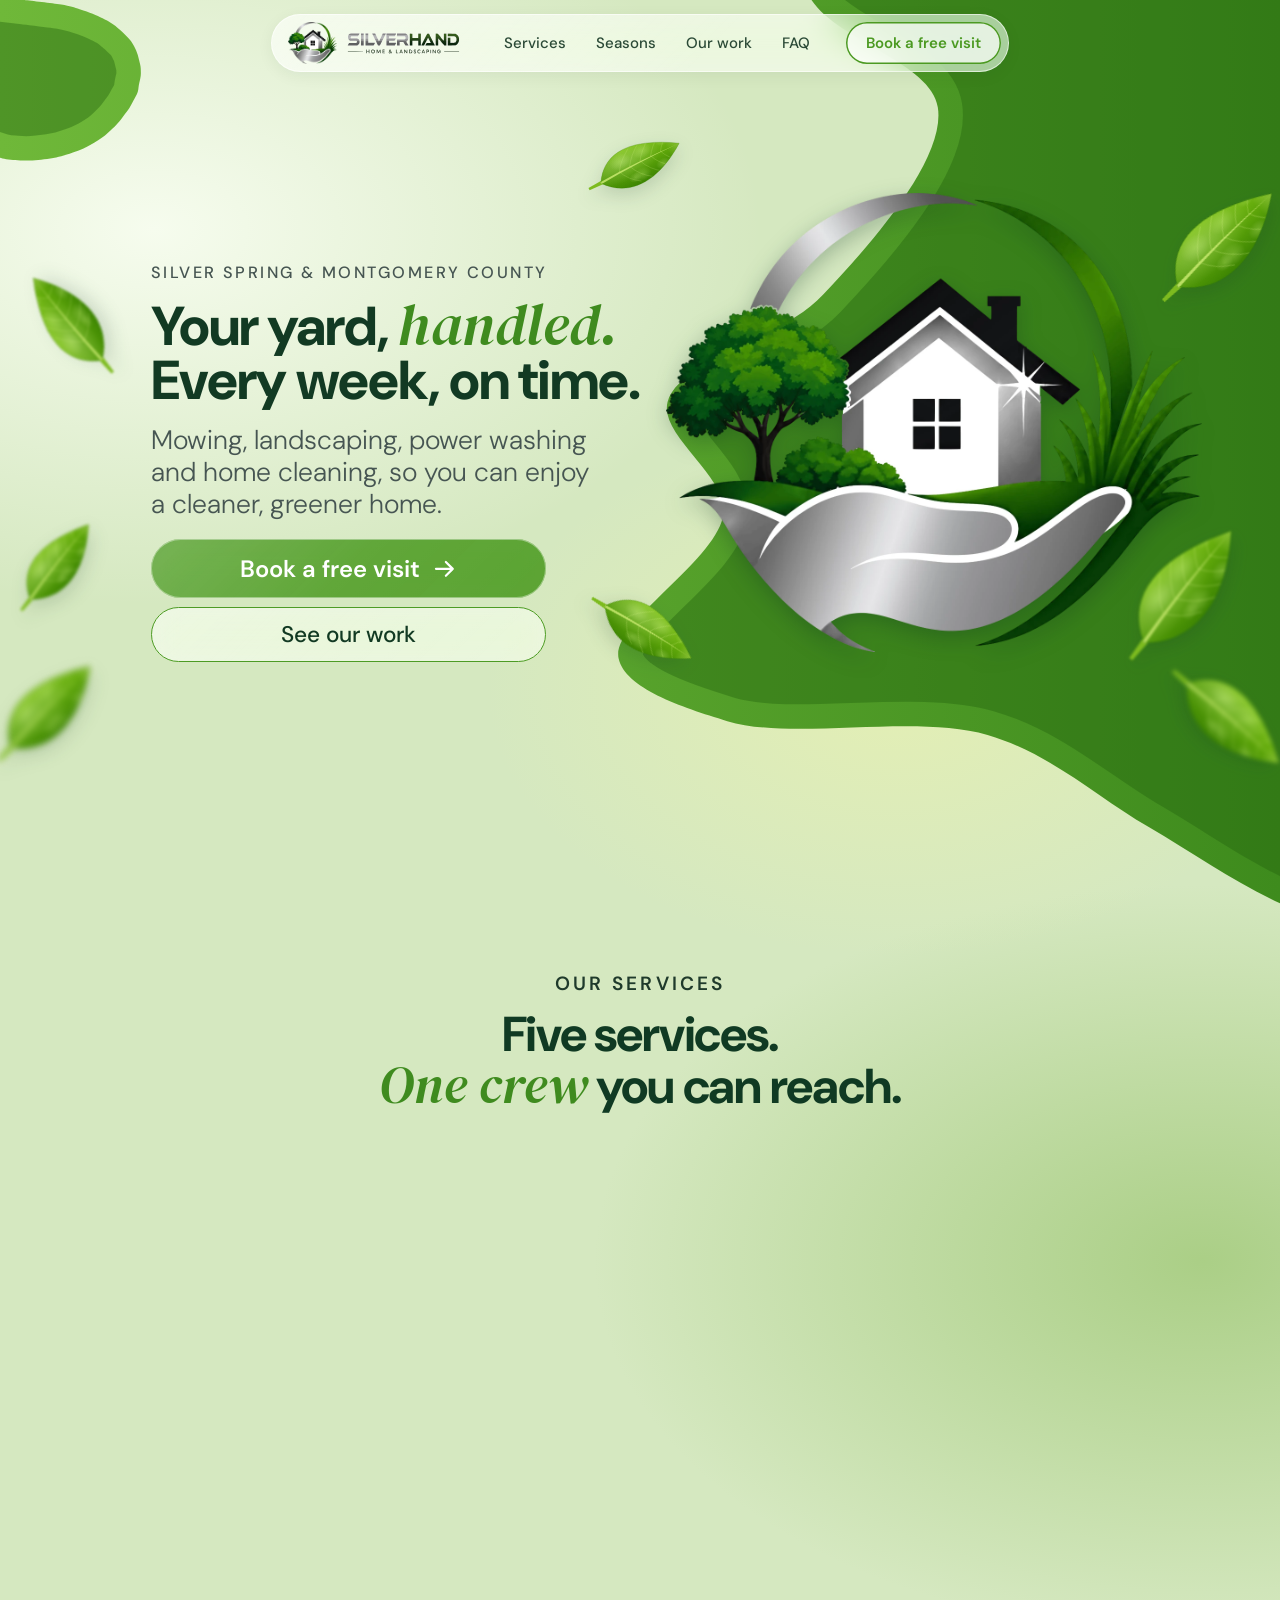
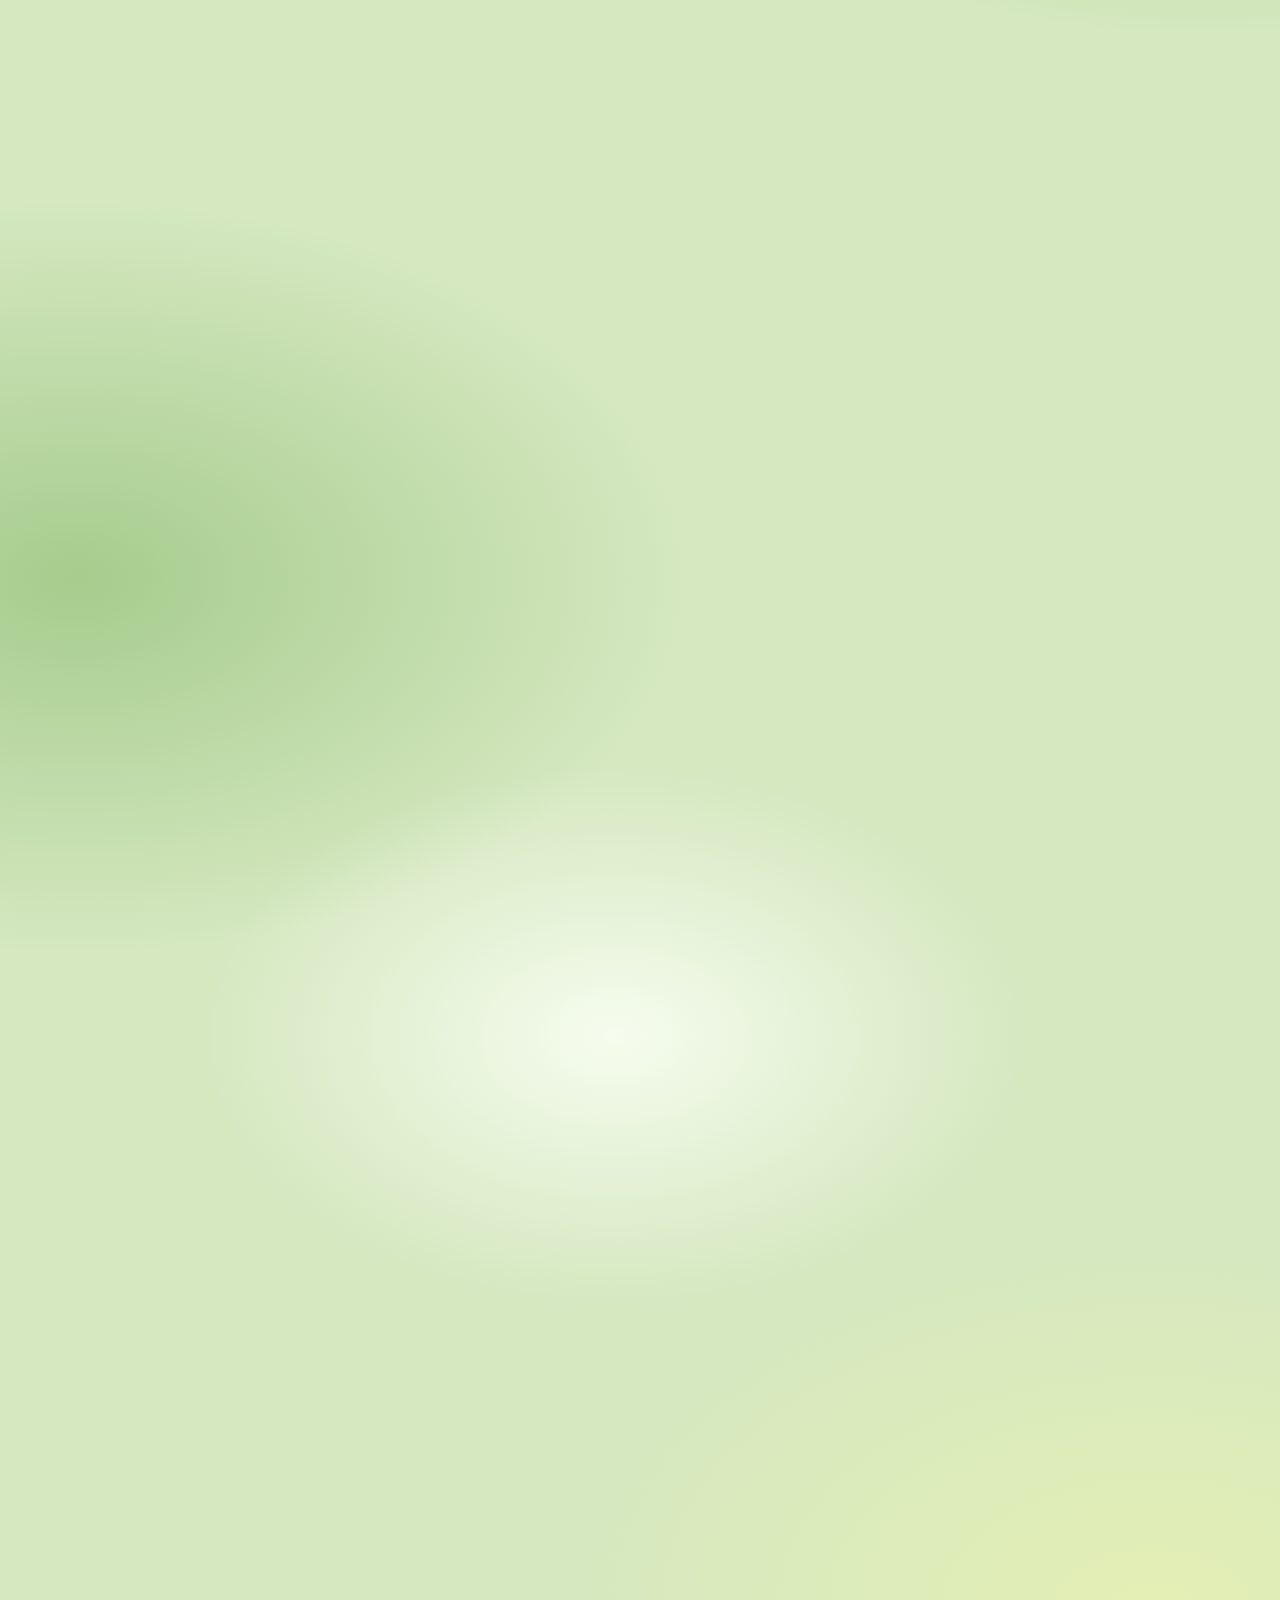
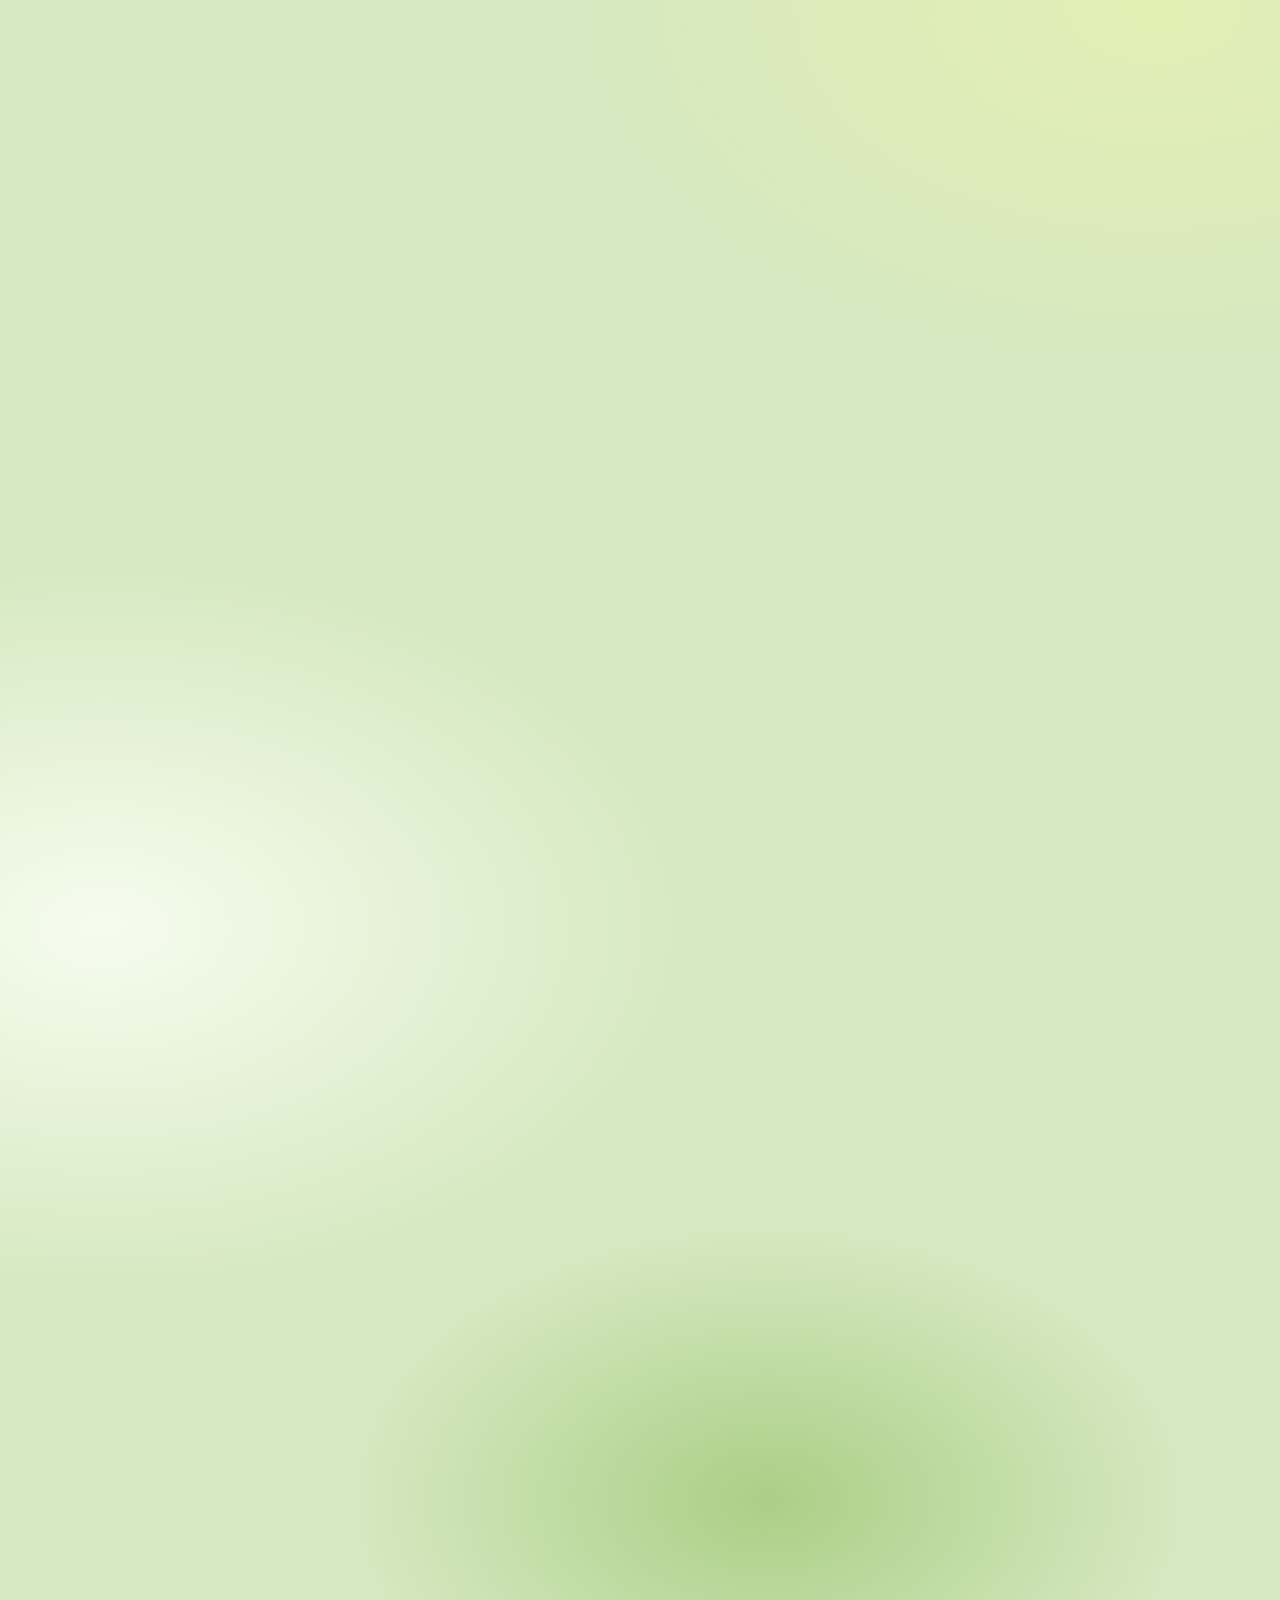
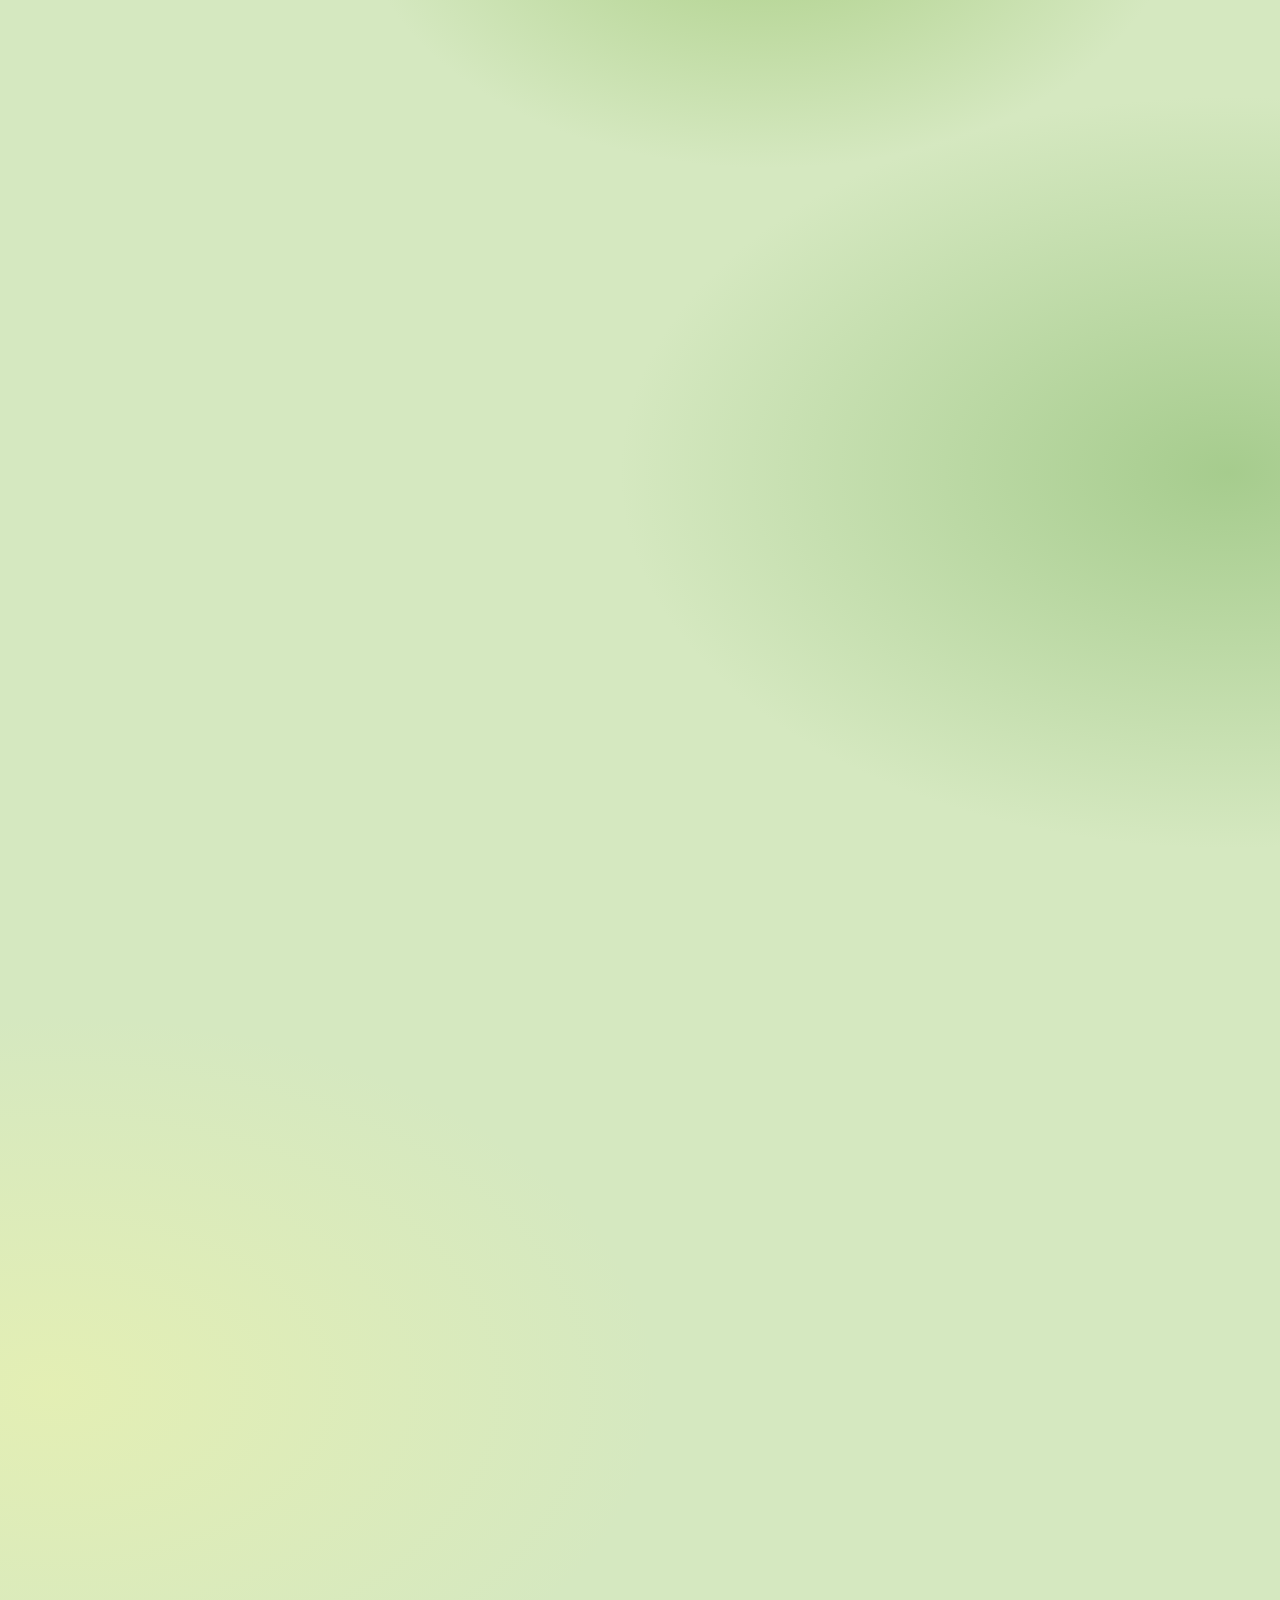
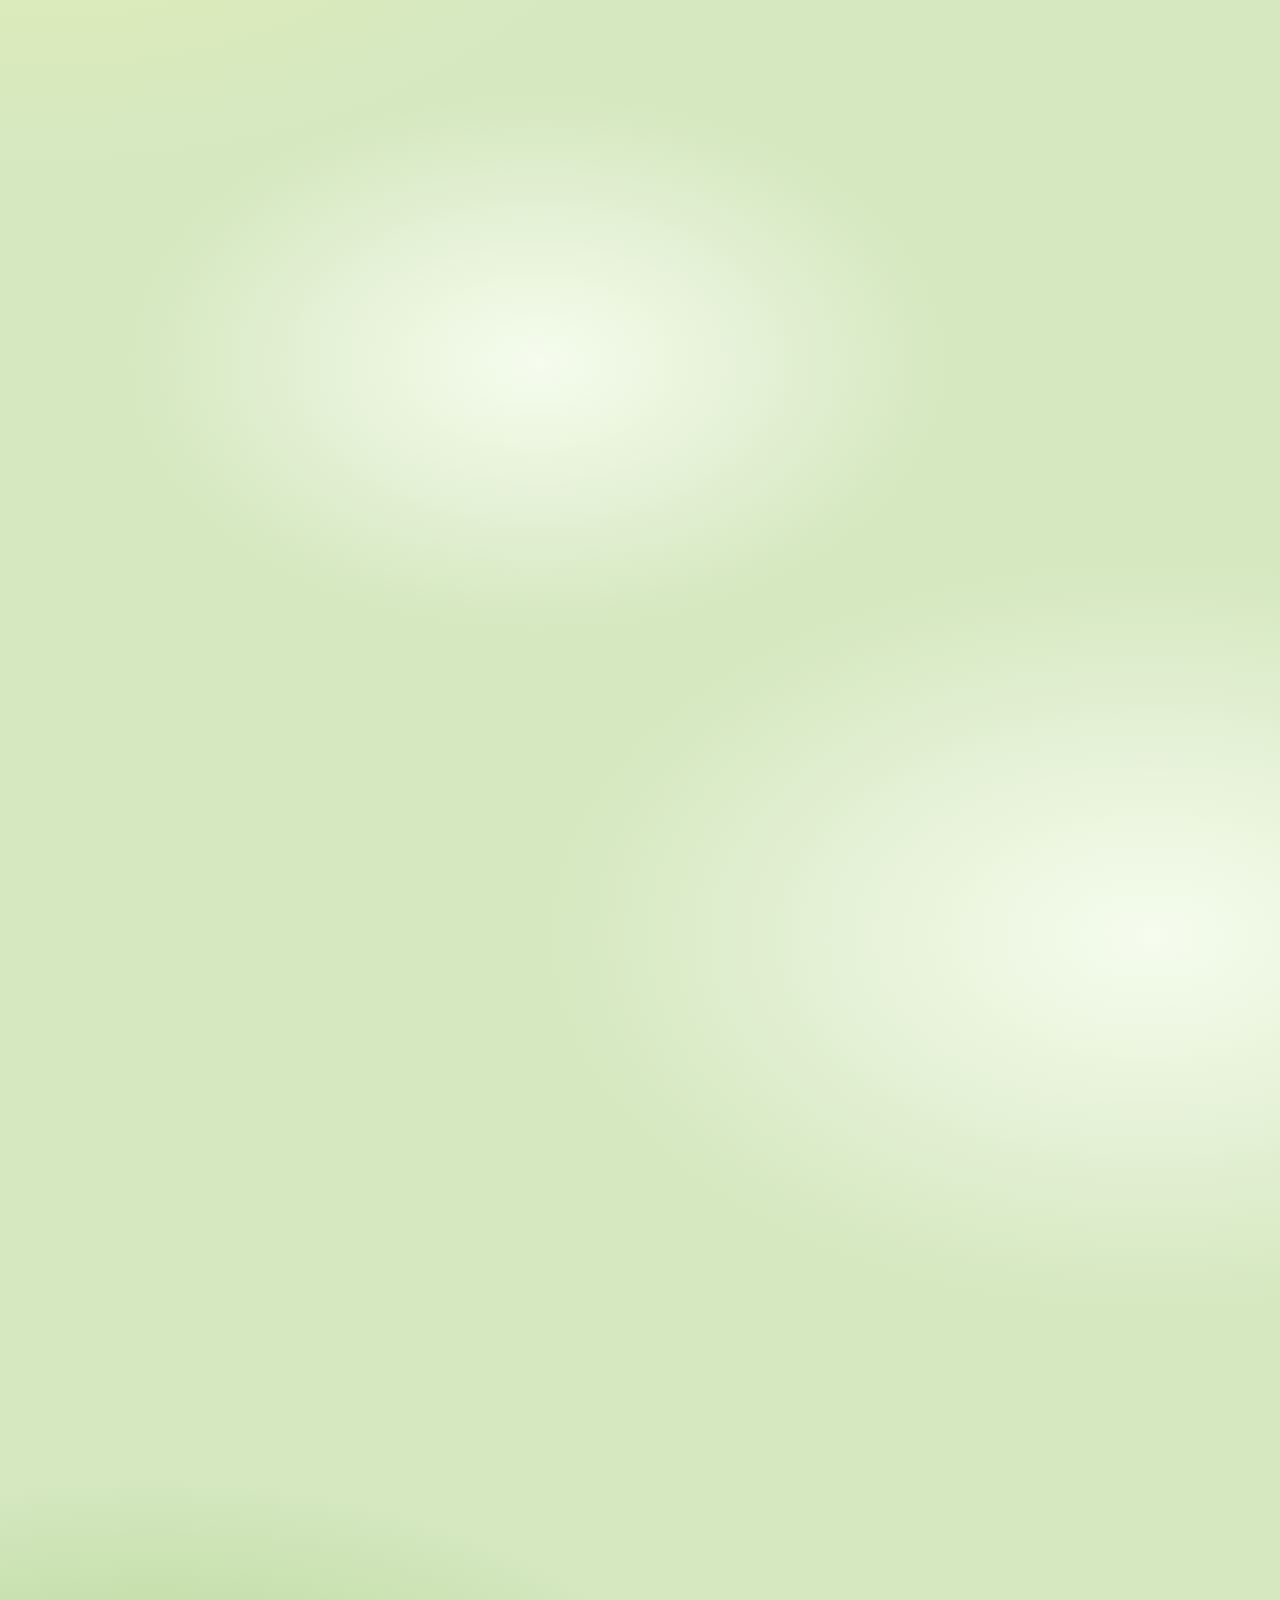
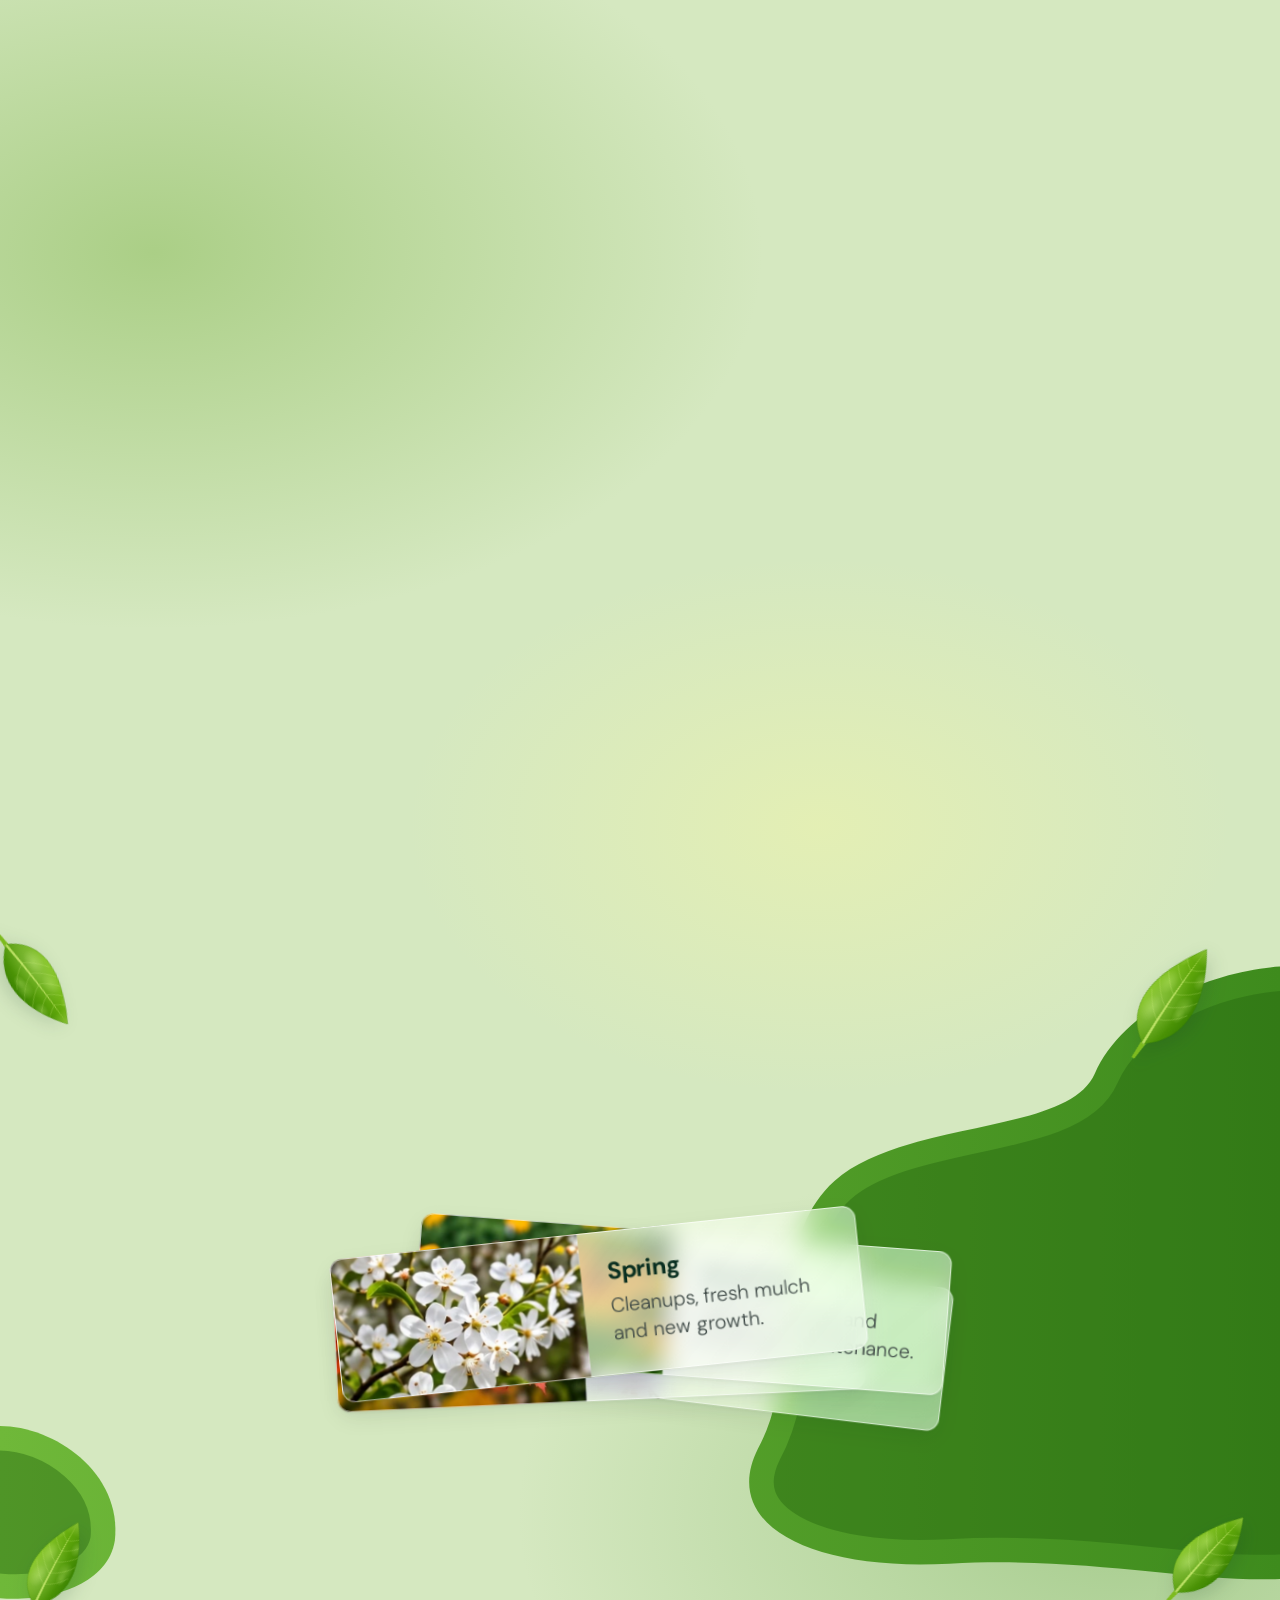
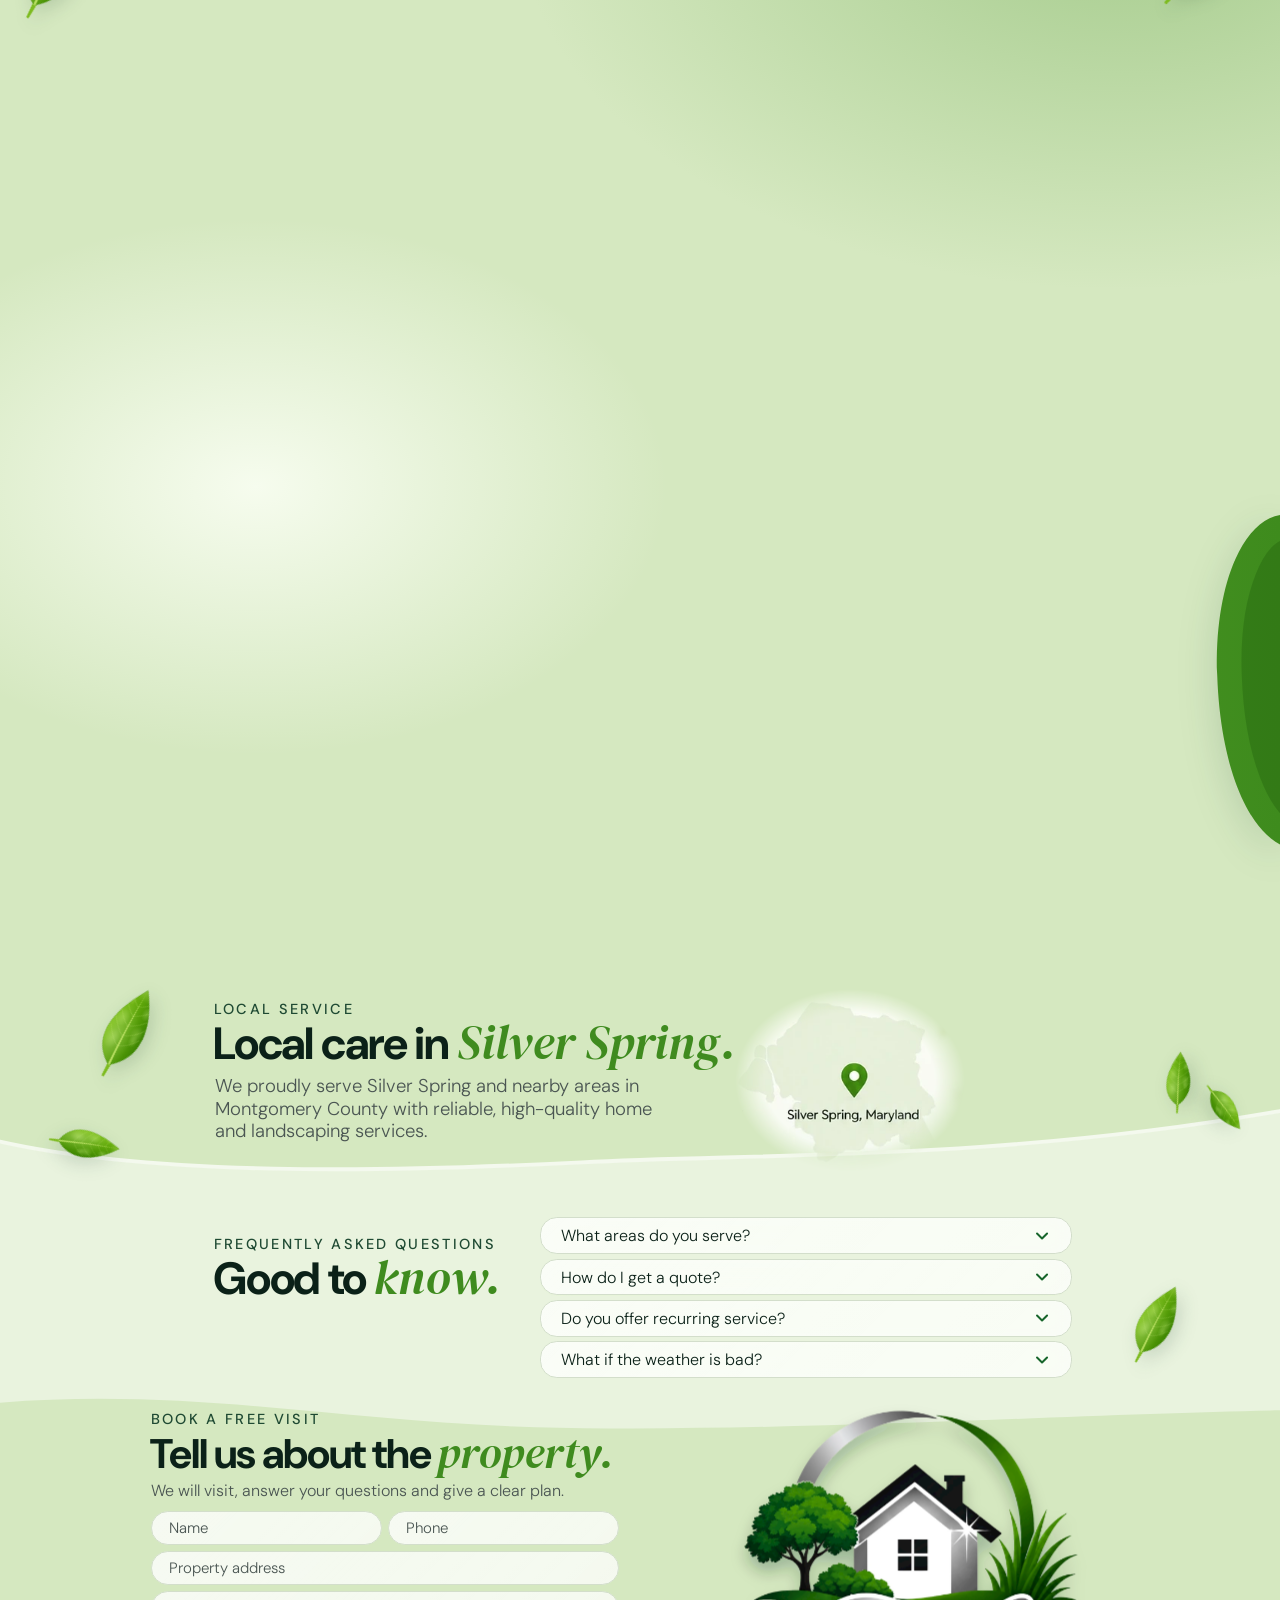
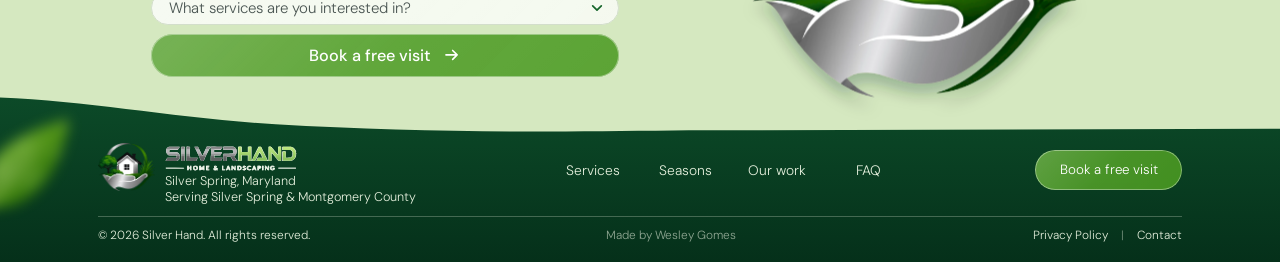
==== commit 79f405ac: "Version the CSS and JS URLs so returning visitors get the new files style.css, legal.css and main.js" ====
--- a/index.html
+++ b/index.html
@@ -147,7 +147,7 @@
 <!-- fontes do Google Fonts (DM Sans + DM Serif Display) servidas pelo próprio site, em fonts/ -->
 <link rel="preload" as="font" type="font/woff2" href="fonts/dm-sans-variable.woff2" crossorigin>
 <link rel="preload" as="font" type="font/woff2" href="fonts/dm-serif-display-italic.woff2" crossorigin>
-<link rel="stylesheet" href="css/style.css">
+<link rel="stylesheet" href="css/style.css?v=20261114">
 <script>document.documentElement.classList.add('js');</script>
 </head>
 <body>
@@ -989,6 +989,6 @@
 
 </main>
 
-<script src="js/main.js" defer></script>
+<script src="js/main.js?v=20261114" defer></script>
 </body>
 </html>
--- a/css/style.css
+++ b/css/style.css
@@ -112,6 +112,42 @@
   -webkit-font-smoothing: antialiased;
 }
 
+/* ---------- Fundo da página ----------
+   Em vez de um verde chapado, manchas suaves em quatro tons da mesma família
+   (mais claro, limão quente, mais fundo e verde-folha), em dois tamanhos, que se dissolvem umas nas outras ao longo da
+   página inteira. Ficam no <main>, atrás de todas as seções (que são
+   transparentes), então atravessam as divisas sem emenda. Posições em % da
+   altura da página; tamanho em vw com mínimo em px (no celular as manchas
+   não ficam miúdas). Nas bordas de cada mancha a cor volta exatamente para
+   --bg. */
+main {
+  --tone-l: rgb(246 252 238 / 1);    /* quase branco-verde */
+  --tone-d: rgb(166 204 128 / .9);   /* verde mais fundo */
+  --tone-w: rgb(230 240 178 / .85);  /* verde-limão quente (luz de sol) */
+  --tone-f: rgb(146 192 120 / .7);   /* verde-folha frio, o mais escuro */
+  --s: max(68vw, 560px) max(42vw, 460px);   /* mancha grande */
+  --m: max(46vw, 420px) max(30vw, 340px);   /* mancha média */
+  background-color: var(--bg);
+  background-image:
+    radial-gradient(var(--s) at 12% 2%,  var(--tone-l), transparent 70%),
+    radial-gradient(var(--m) at 70% 6%,  var(--tone-w), transparent 70%),
+    radial-gradient(var(--s) at 94% 11%, var(--tone-d), transparent 70%),
+    radial-gradient(var(--s) at 6% 19%,  var(--tone-f), transparent 70%),
+    radial-gradient(var(--m) at 48% 23%, var(--tone-l), transparent 70%),
+    radial-gradient(var(--s) at 90% 28%, var(--tone-w), transparent 70%),
+    radial-gradient(var(--s) at 8% 36%,  var(--tone-l), transparent 70%),
+    radial-gradient(var(--m) at 60% 41%, var(--tone-d), transparent 70%),
+    radial-gradient(var(--s) at 96% 46%, var(--tone-f), transparent 70%),
+    radial-gradient(var(--s) at 4% 54%,  var(--tone-w), transparent 70%),
+    radial-gradient(var(--m) at 42% 59%, var(--tone-l), transparent 70%),
+    radial-gradient(var(--s) at 90% 64%, var(--tone-l), transparent 70%),
+    radial-gradient(var(--s) at 12% 72%, var(--tone-d), transparent 70%),
+    radial-gradient(var(--m) at 64% 77%, var(--tone-w), transparent 70%),
+    radial-gradient(var(--s) at 88% 83%, var(--tone-f), transparent 70%),
+    radial-gradient(var(--m) at 20% 88%, var(--tone-l), transparent 70%);
+  background-repeat: no-repeat;
+}
+
 /* ---------- Hero ----------
    A hero é um "palco" com a proporção da tela de origem de cada versão
    (desktop 1672×941, tablet 1086×1448, mobile 941×1672). Todas as medidas
@@ -123,7 +159,7 @@
   z-index: 1;
   /* corta só nas laterais: as folhas de baixo atravessam a emenda com os serviços */
   overflow-x: clip;
-  background: var(--bg);
+  background: transparent;
 }
 .hero-stage {
   --u: min(100cqw / var(--cw), var(--u-max));
@@ -141,7 +177,7 @@
 }
 
 .hero-green { inset: 0; width: 100%; height: 100%; display: none; }
-.hero-green-base { fill: var(--bg); }
+.hero-green-base { fill: none; } /* o fundo vem do <main> (tons em degradê) */
 /* faixa verde atrás da foto (tablet/celular) desce junto com ela */
 .hero-band { transform: translateY(calc(var(--hdy) * 1px)); }
 @media (orientation: landscape) { .hero-green.v-d { display: block; } }
@@ -489,7 +525,7 @@
   container-type: inline-size;
   position: relative;
   overflow: hidden;
-  background: var(--bg);
+  background: transparent;
 }
 /* Desktop: a mancha verde da hero desce ~285 px (de canvas) abaixo do fim da
    hero, no canto direito. A seção começa depois da ponta dela (pedido do
@@ -715,6 +751,39 @@
   #service-home-cleaning    { --ty: 748; }
 }
 
+/* Seções de serviço presas na tela, conduzidas pela rolagem (js/main.js põe
+   .svx-grow, .svx-pinned e --p de 0 a 1 em cada seção). Cada peça tem a sua
+   janela dentro de --p: balão 0–.42, rótulo .34–.52, título .42–.62, texto
+   .52–.72, botão .62–.82, folhas soltas .7–.9; o resto do caminho é pausa
+   com tudo à vista antes de soltar. */
+.svx-pin { display: none; }
+.svx-pinned .svx-stage { position: sticky; }   /* top em px vem do js (altura do palco varia) */
+.svx-pinned .svx-pin { display: block; height: 75svh; }
+@media (orientation: portrait) and (max-width: 640px) { .svx-pinned .svx-pin { height: 65svh; } }
+.svx-grow {
+  --p: 1;
+  --sxA: clamp(0, var(--p) / .42, 1);
+  --sxE: clamp(0, (var(--p) - .34) / .18, 1);
+  --sxT: clamp(0, (var(--p) - .42) / .2, 1);
+  --sxO: clamp(0, (var(--p) - .52) / .2, 1);
+  --sxC: clamp(0, (var(--p) - .62) / .2, 1);
+  --sxL: clamp(0, (var(--p) - .7) / .2, 1);
+}
+/* o balão infla da borda da tela para dentro: cresce de 82% e a revelação
+   corre do lado de fora para o lado do texto */
+.svx-grow .svx-art { opacity: clamp(0, var(--sxA) * 2.5, 1); transform: scale(calc(.82 + .18 * var(--sxA))); }
+.svx-grow.svx-l .svx-art { clip-path: inset(-60% calc(100% - var(--sxA) * 160%) -60% -100vw); }
+.svx-grow.svx-r .svx-art { clip-path: inset(-60% -100vw -60% calc(100% - var(--sxA) * 160%)); }
+@media (orientation: landscape) {
+  .svx-grow.svx-l .svx-art { transform-origin: left center; }
+  .svx-grow.svx-r .svx-art { transform-origin: right center; }
+}
+.svx-grow .svx-stage > .svx-eyebrow { opacity: var(--sxE); transform: translateY(calc((1 - var(--sxE)) * 60%)); }
+.svx-grow .svx-stage > .svx-title   { opacity: var(--sxT); transform: translateY(calc((1 - var(--sxT)) * 22%)); }
+.svx-grow .svx-stage > .svx-body    { opacity: var(--sxO); transform: translateY(calc((1 - var(--sxO)) * 22%)); }
+.svx-grow .svx-stage > .svx-cta     { opacity: var(--sxC); transform: translateY(calc((1 - var(--sxC)) * 50%)); }
+.svx-grow .svx-stage > .svx-leaf    { opacity: var(--sxL); }
+
 /* ---------- Botão verde das seções de serviço (.mow-cta) ----------
    Nasceu na antiga seção Mowing; posição e tamanho vêm de --c-x/--c-y/--c-w/
    --c-h/--c-fs (definidos no .svx-stage e no HTML). */
@@ -753,7 +822,7 @@
   container-type: inline-size;
   position: relative;
   overflow-x: clip;
-  background: var(--bg);
+  background: transparent;
 }
 .svx-stage {
   --cw: 724;
@@ -932,7 +1001,7 @@
   container-type: inline-size;
   position: relative;
   overflow-x: clip;
-  background: var(--bg);
+  background: transparent;
 }
 .sea-stage {
   --u: min(100cqw / var(--cw), var(--u-max));
@@ -1075,7 +1144,7 @@
 html.at-end { background: #05301A; }
 .final { container-type: inline-size; position: relative; overflow: clip; /* nada passa do rodapé: ele é o fim da página */ color: #0B2118;
   /* a última faixa já é a cor do rodapé: arredondamento de altura não deixa linha clara no fim */
-  background: linear-gradient(to top, #05301A 6px, var(--bg) 6px); }
+  background: linear-gradient(to top, #05301A 6px, transparent 6px); }
 .fin-stage { --u: min(100cqw / var(--cw), var(--u-max)); --ox: calc((100cqw - var(--cw) * var(--u)) / 2); position: relative; width: calc(var(--cw) * var(--u)); margin-inline: auto; aspect-ratio: var(--cw) / var(--ch); }
 .fin-stage > * { position: absolute; margin: 0; }
 .fin-bg { inset: 0; width: 100%; height: 100%; display: none; pointer-events: none; }
@@ -1310,7 +1379,7 @@
   container-type: inline-size;
   position: relative;
   overflow-x: clip;
-  background: var(--bg);
+  background: transparent;
 }
 /* respiro entre os passos e a seção final (mesmo fundo) */
 .work { padding-bottom: clamp(32px, 5vw, 90px); }
@@ -1378,13 +1447,16 @@
 .cmb-photo:hover img { scale: 1.09; }
 
 
-.cmb-div { left: calc(var(--x0) * var(--u)); top: calc(var(--y) * var(--u)); width: calc((var(--x1) - var(--x0)) * var(--u)); height: 0; border-top: 1px solid rgb(74 154 38 / .28); }
+.cmb-div { left: calc(var(--x0) * var(--u)); top: calc(var(--y) * var(--u)); width: calc((var(--x1) - var(--x0)) * var(--u)); height: 1px;
+  /* o fio tem um vão no meio para a folhinha (o fundo é em degradê, então não dá para cobrir o fio com um retalho da cor do fundo) */
+  --c: rgb(74 154 38 / .28);
+  background: linear-gradient(90deg, var(--c) calc((var(--cx) - var(--x0) - 30) * var(--u)), transparent 0 calc((var(--cx) - var(--x0) + 30) * var(--u)), var(--c) 0); }
 .cmb-div svg {
   position: absolute;
   left: calc((var(--cx) - var(--x0) - 28) * var(--u)); top: calc(-13 * var(--u));
   width: calc(44 * var(--u)); height: calc(26 * var(--u));
   padding: 0 calc(6 * var(--u));
-  background: var(--bg);
+  background: none;
   box-sizing: content-box;
 }
 
